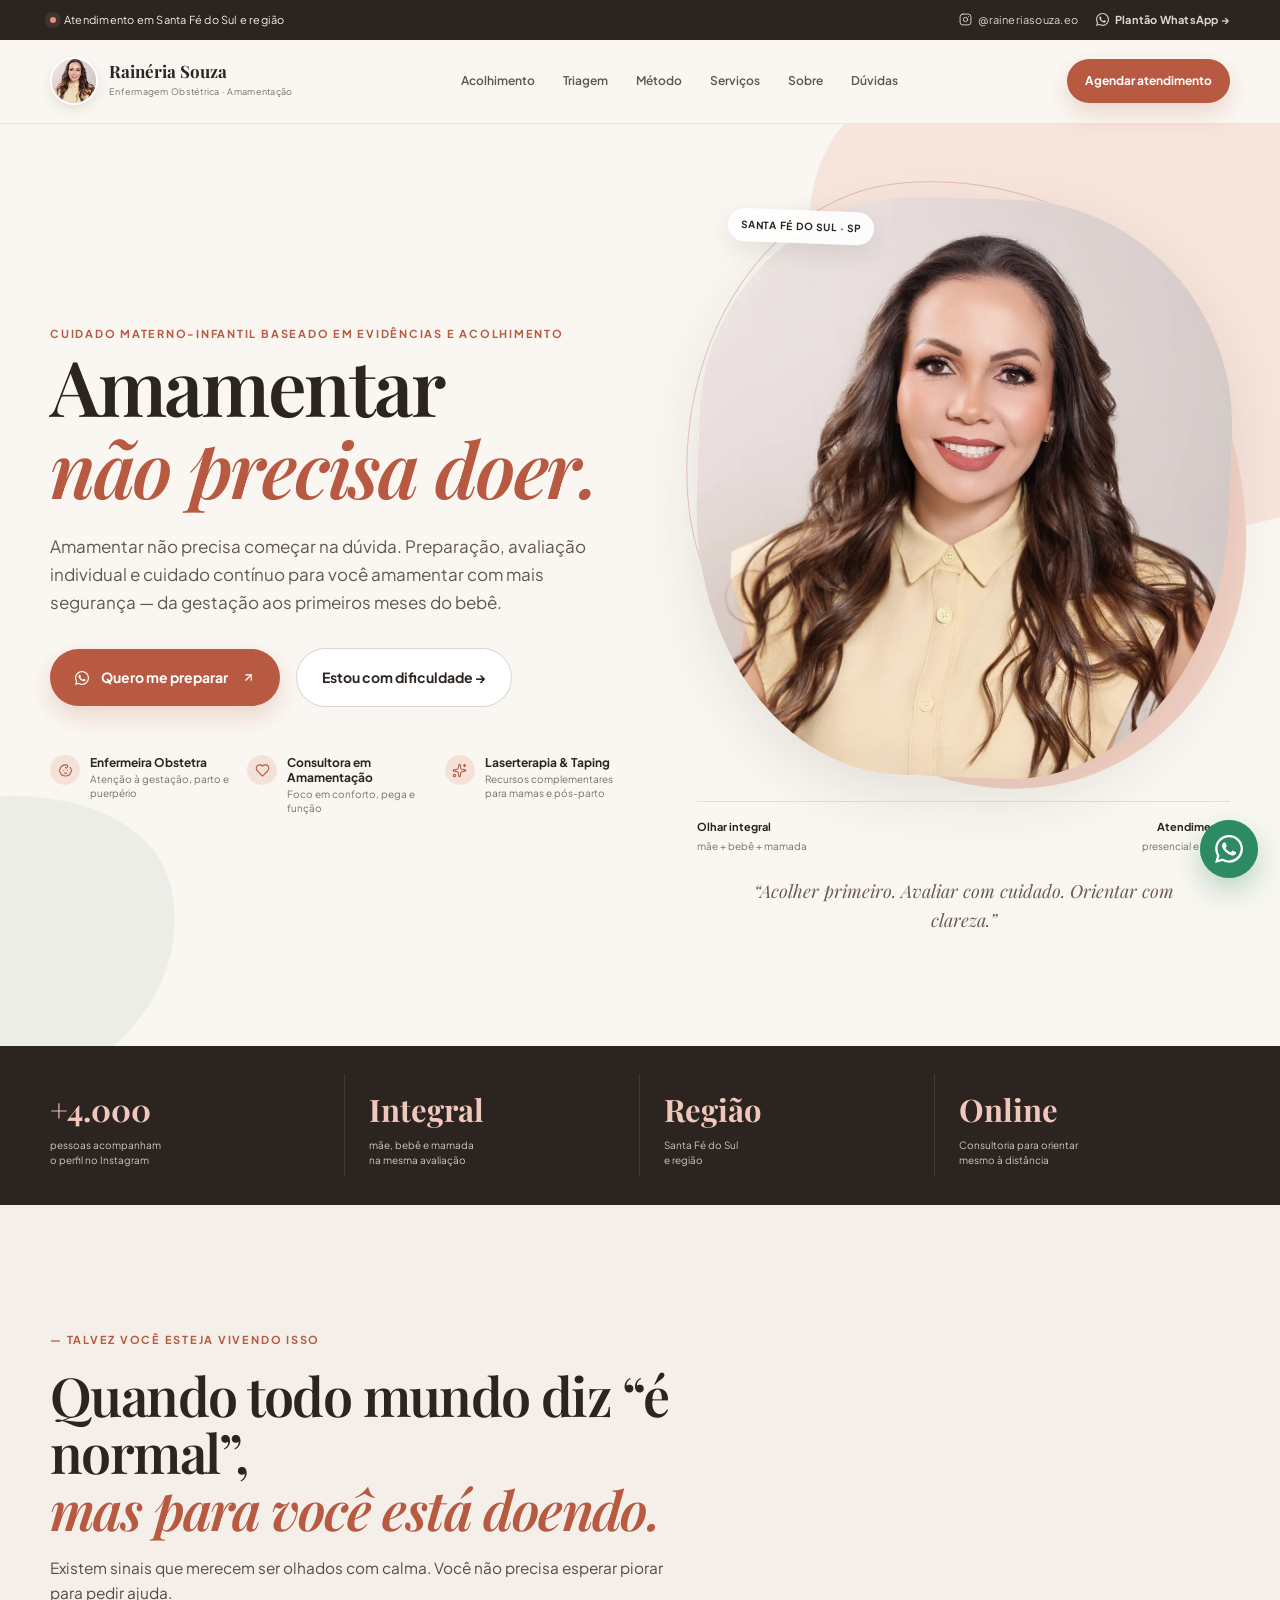
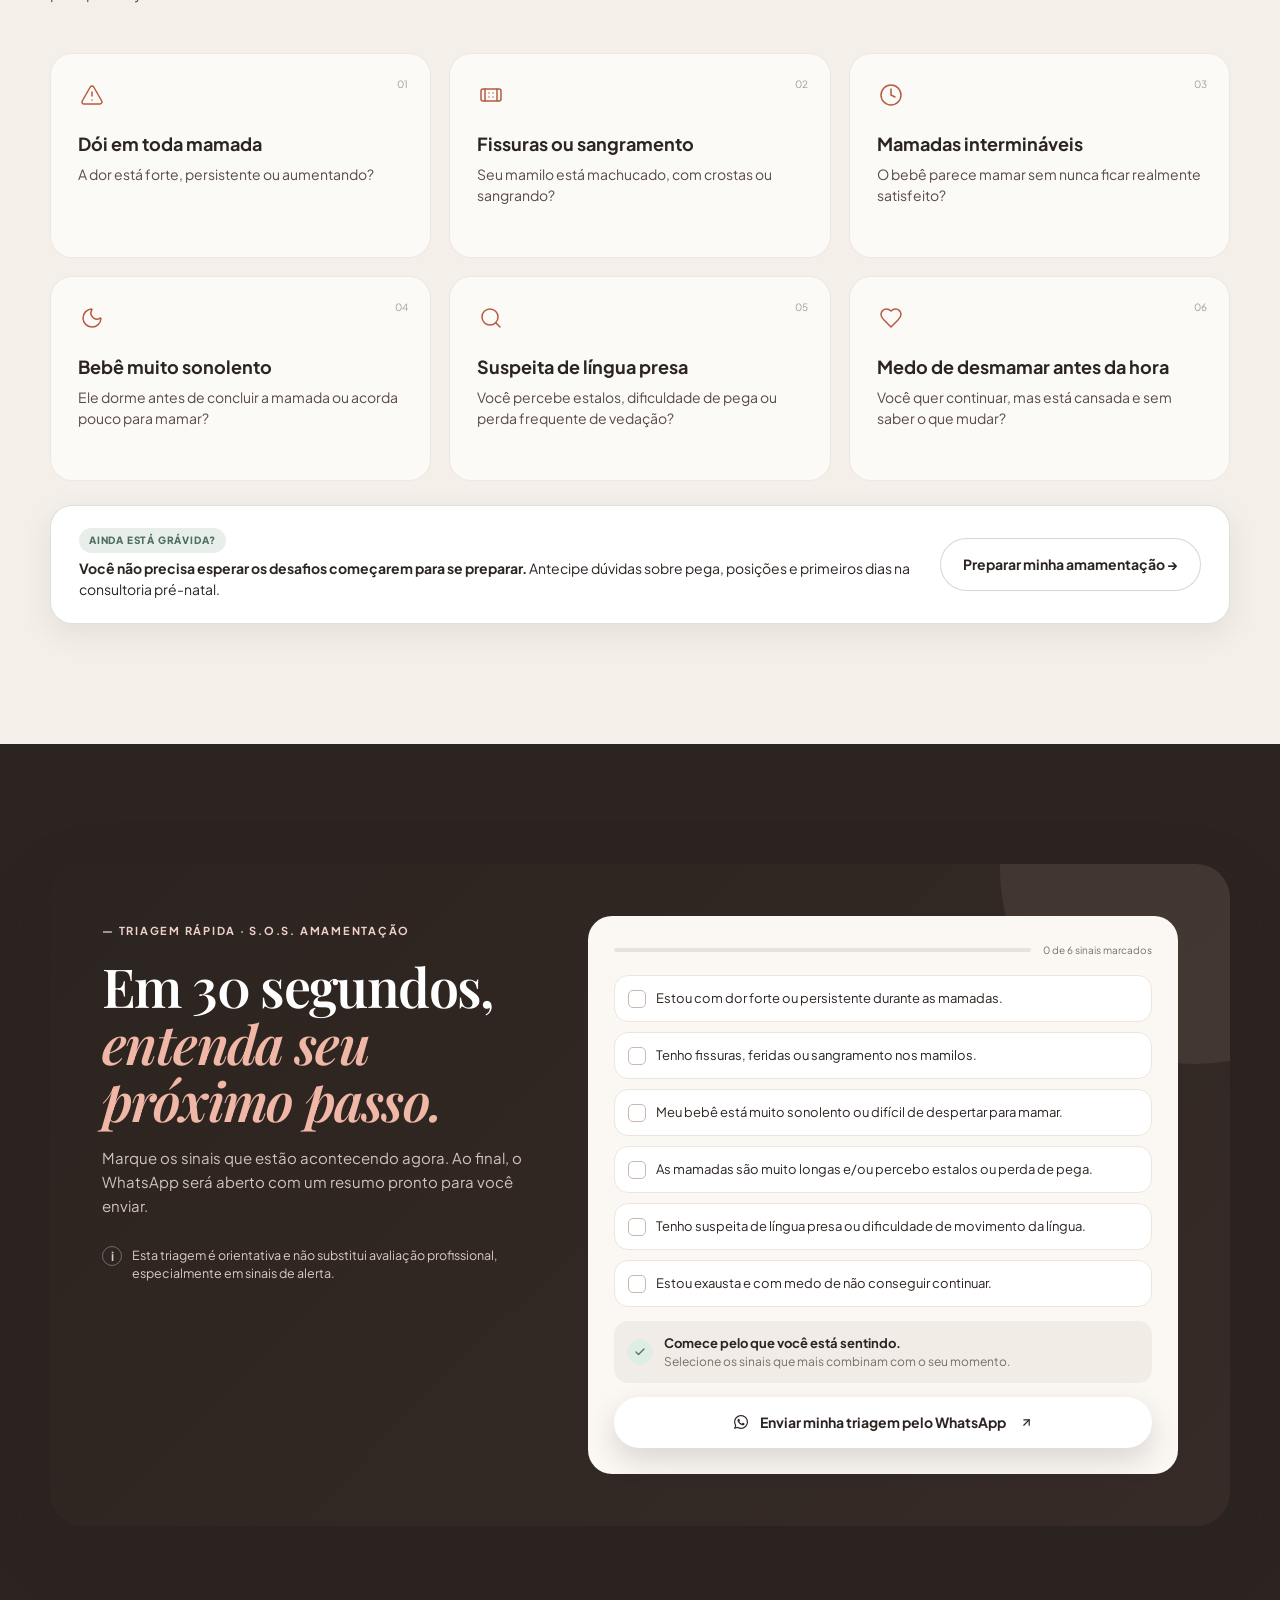
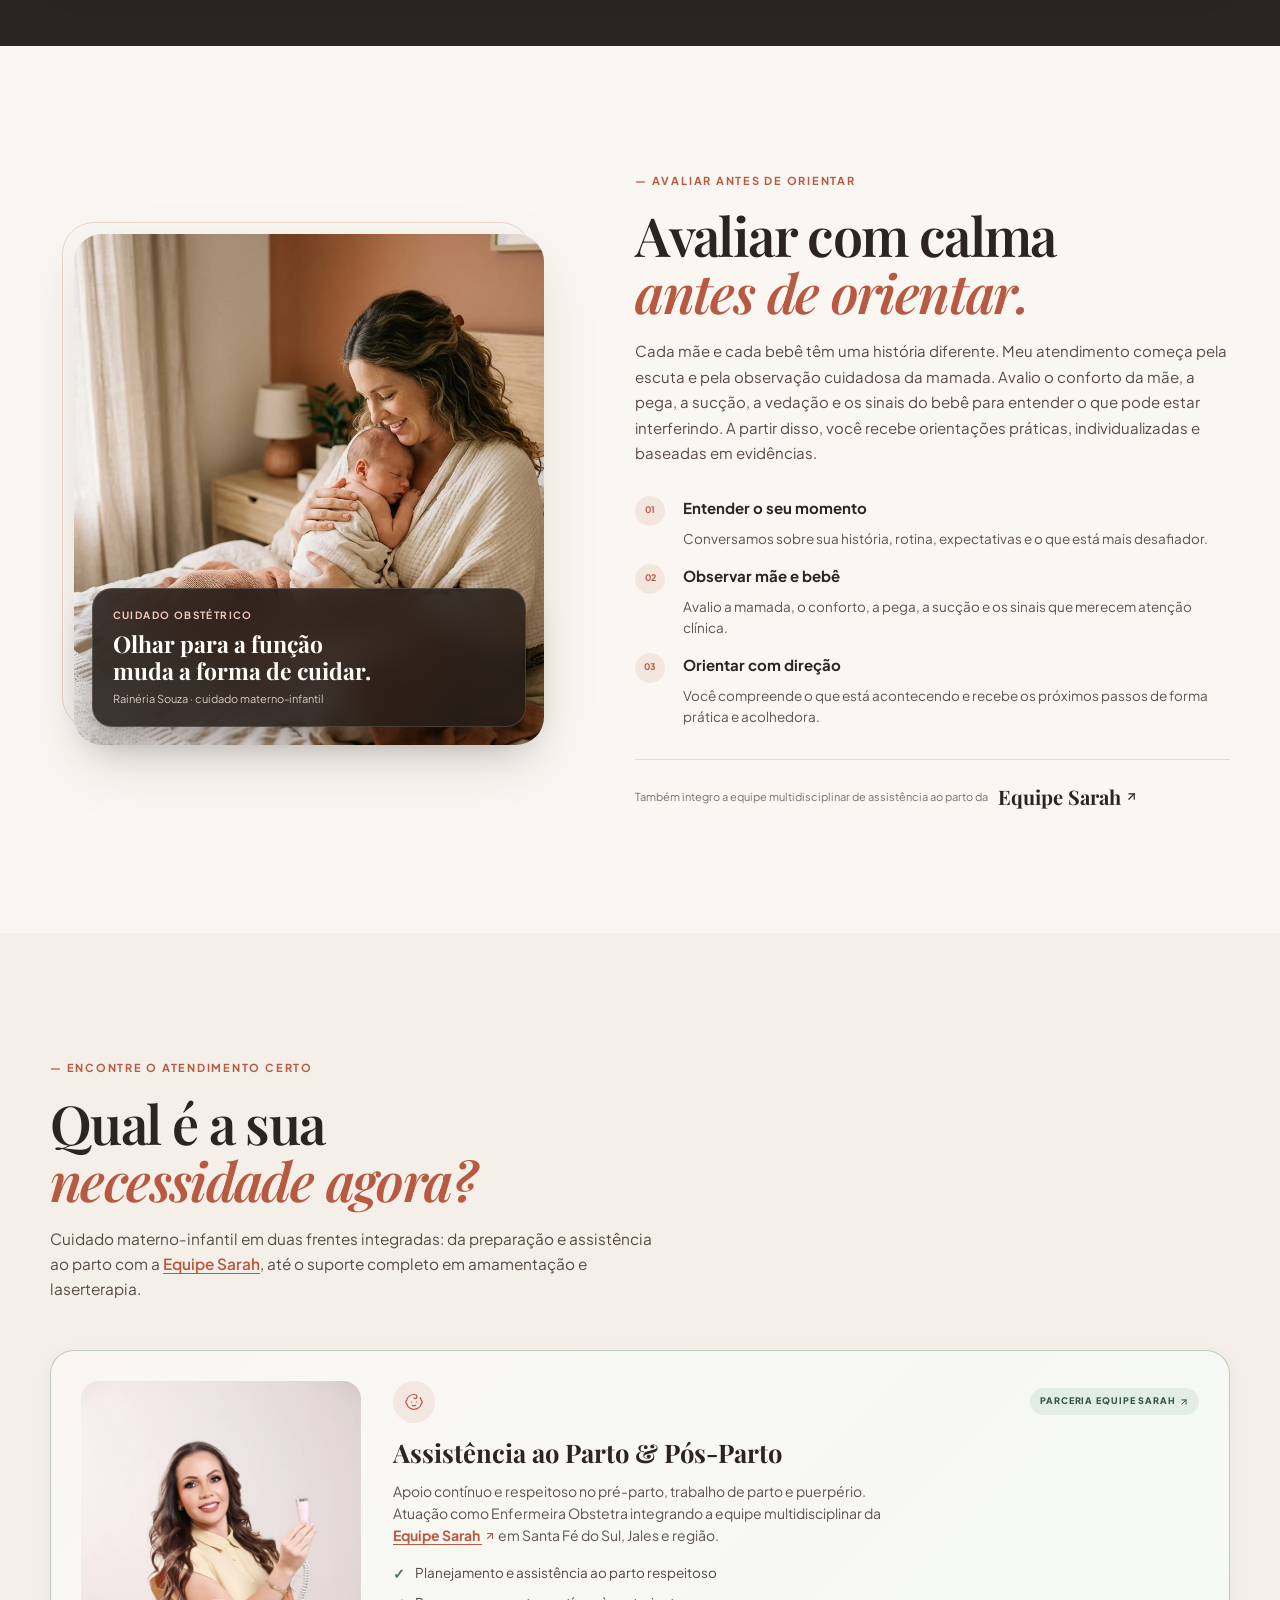
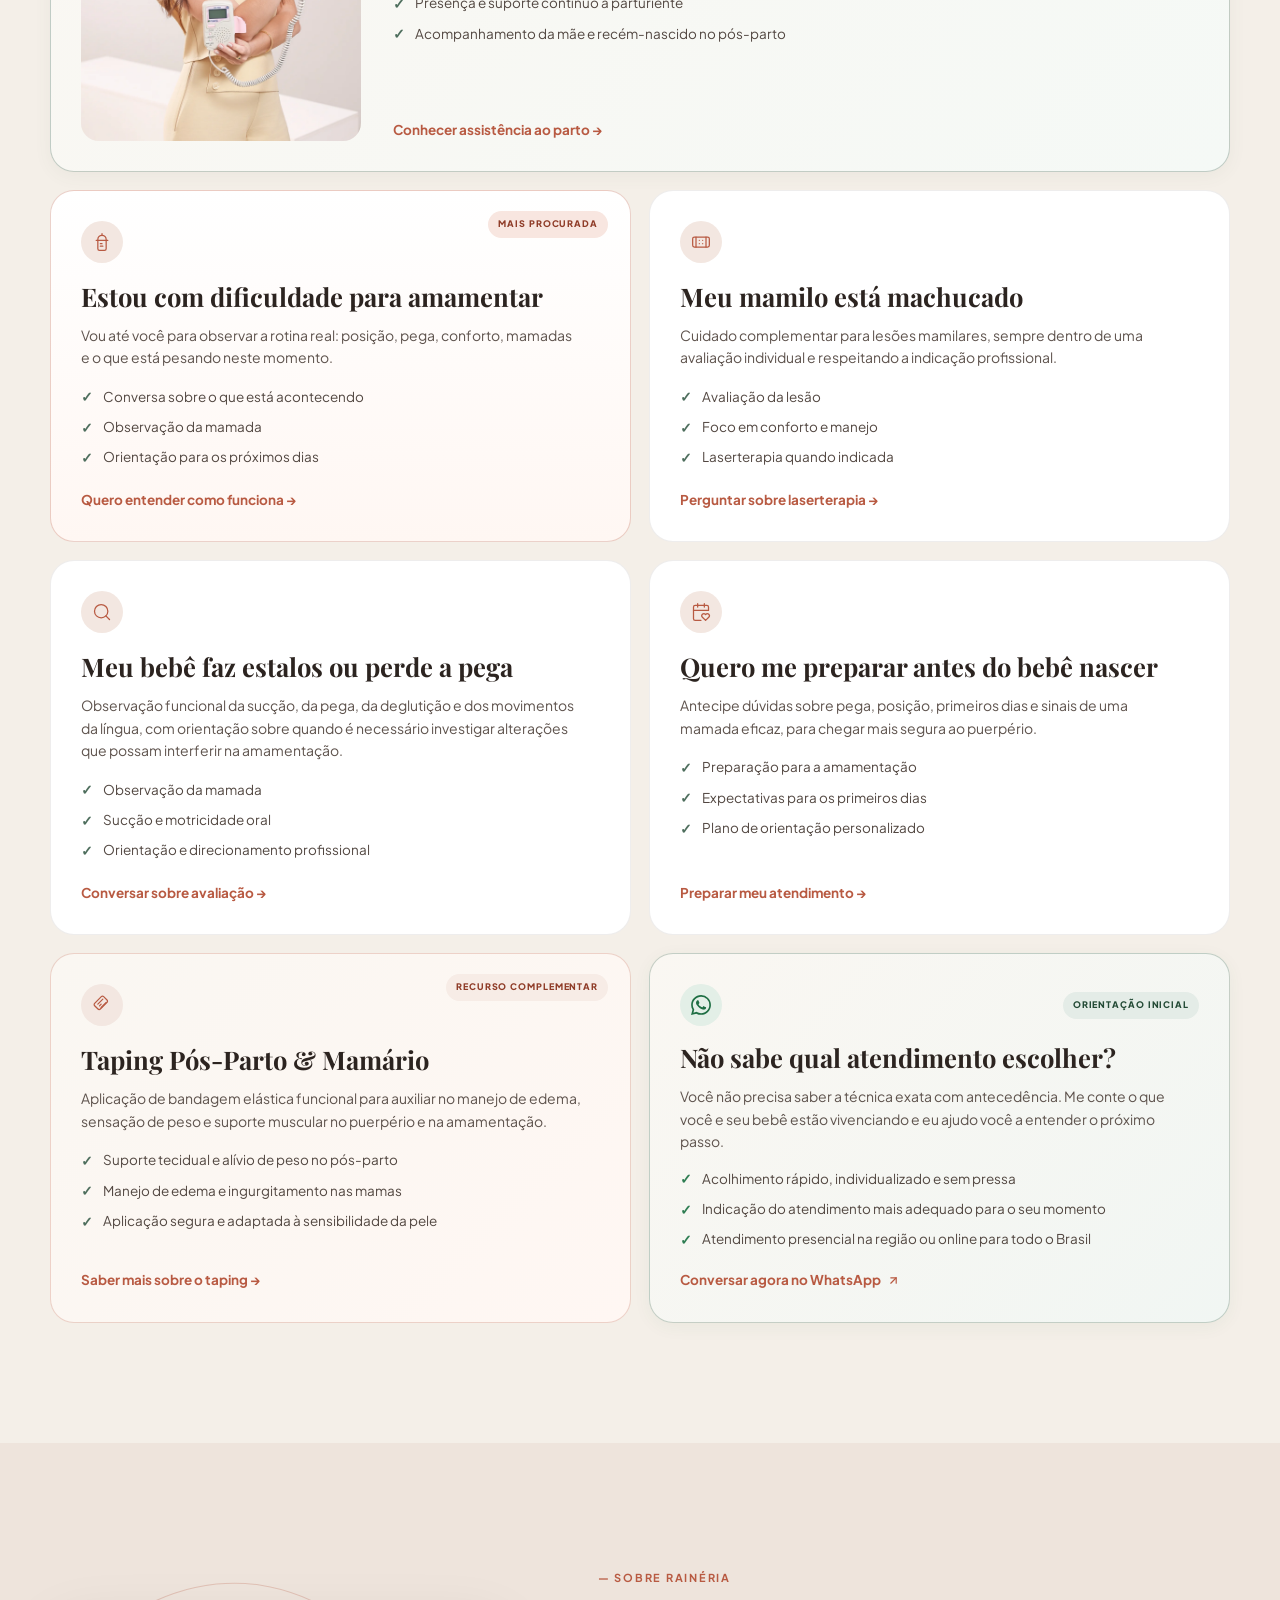
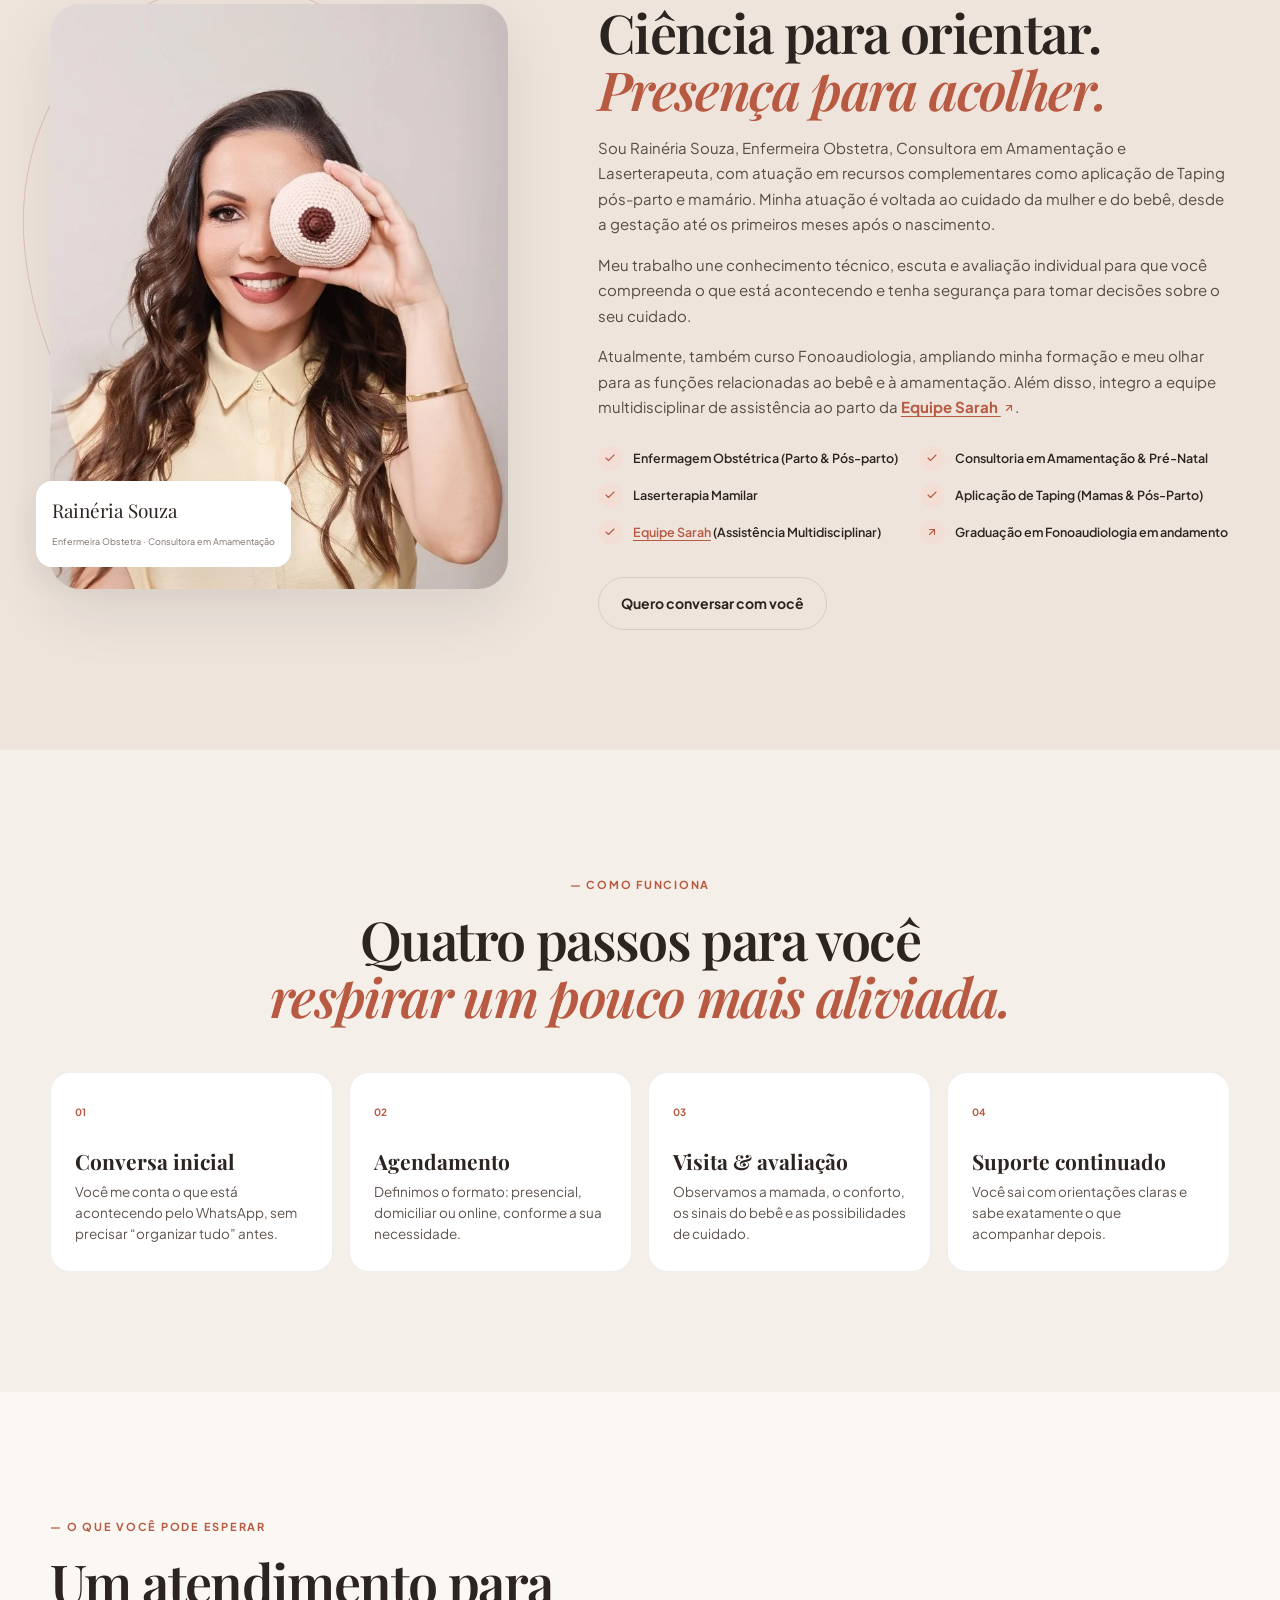
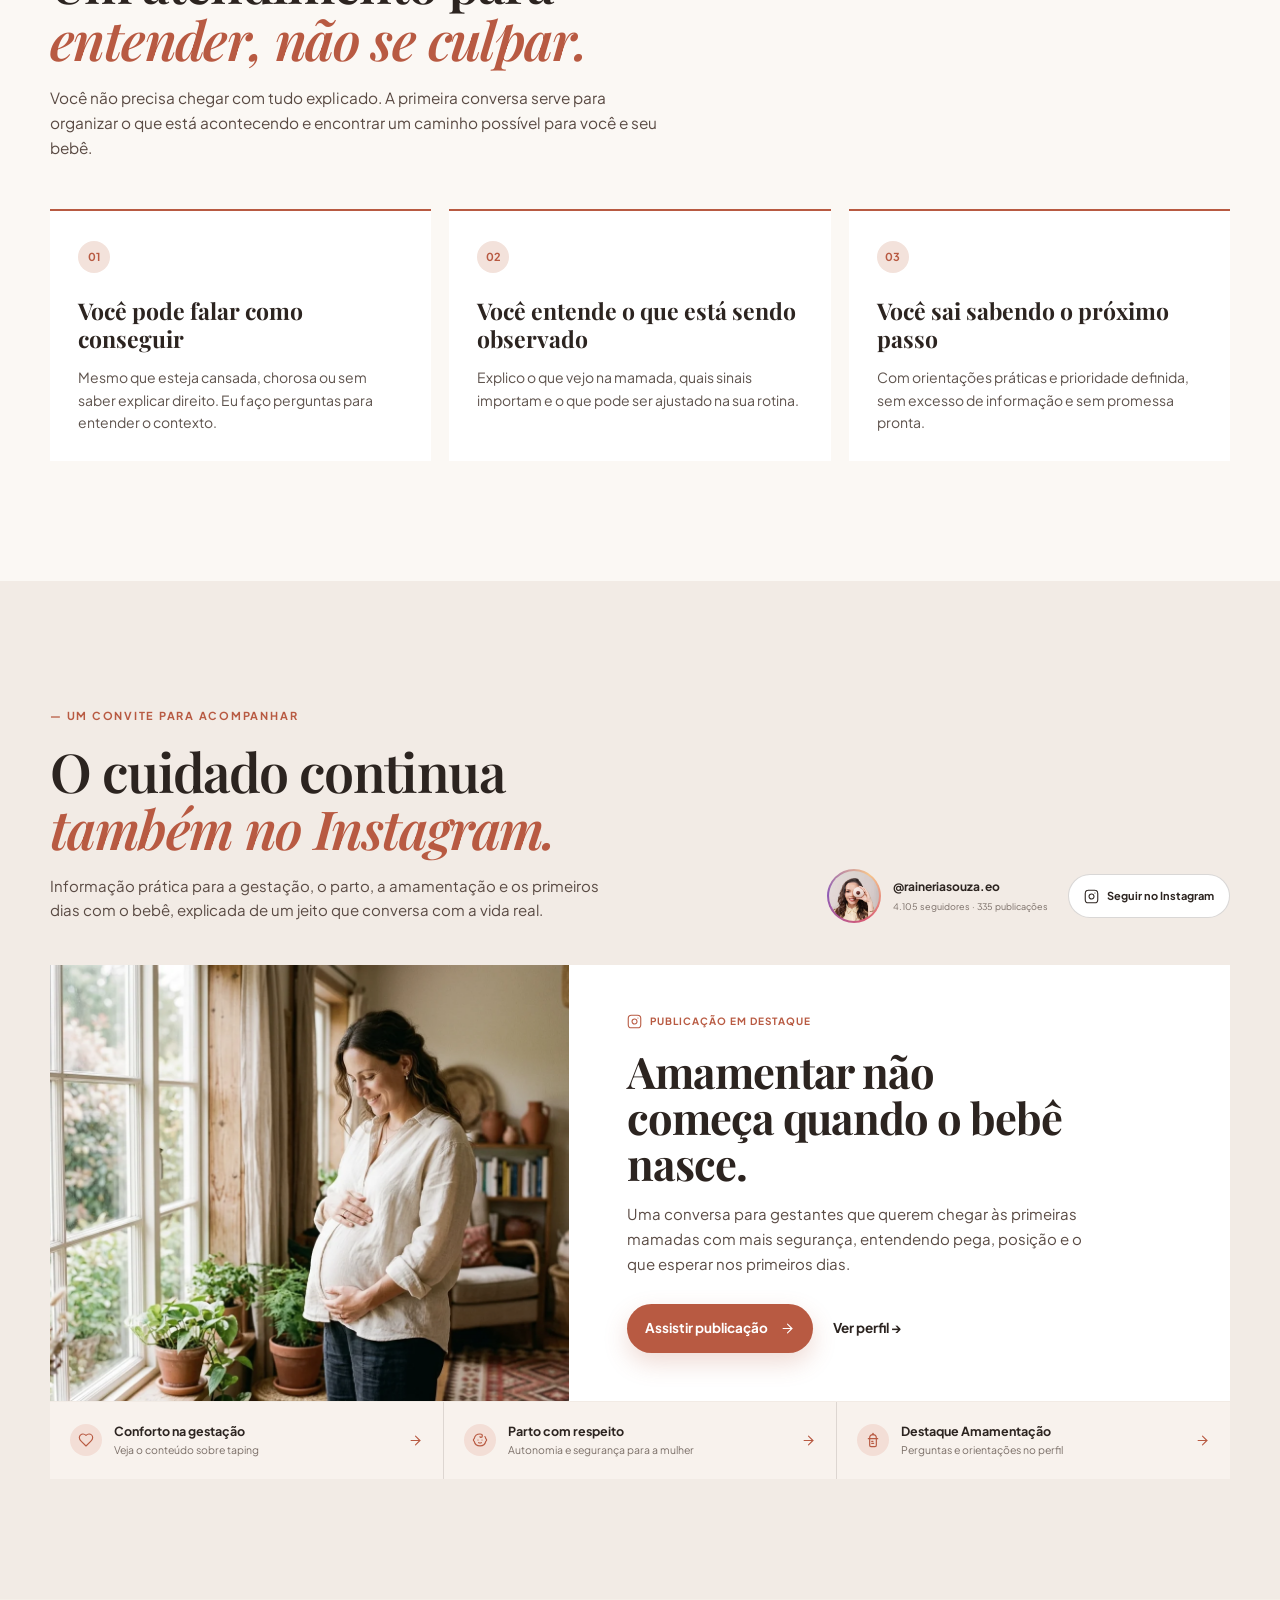
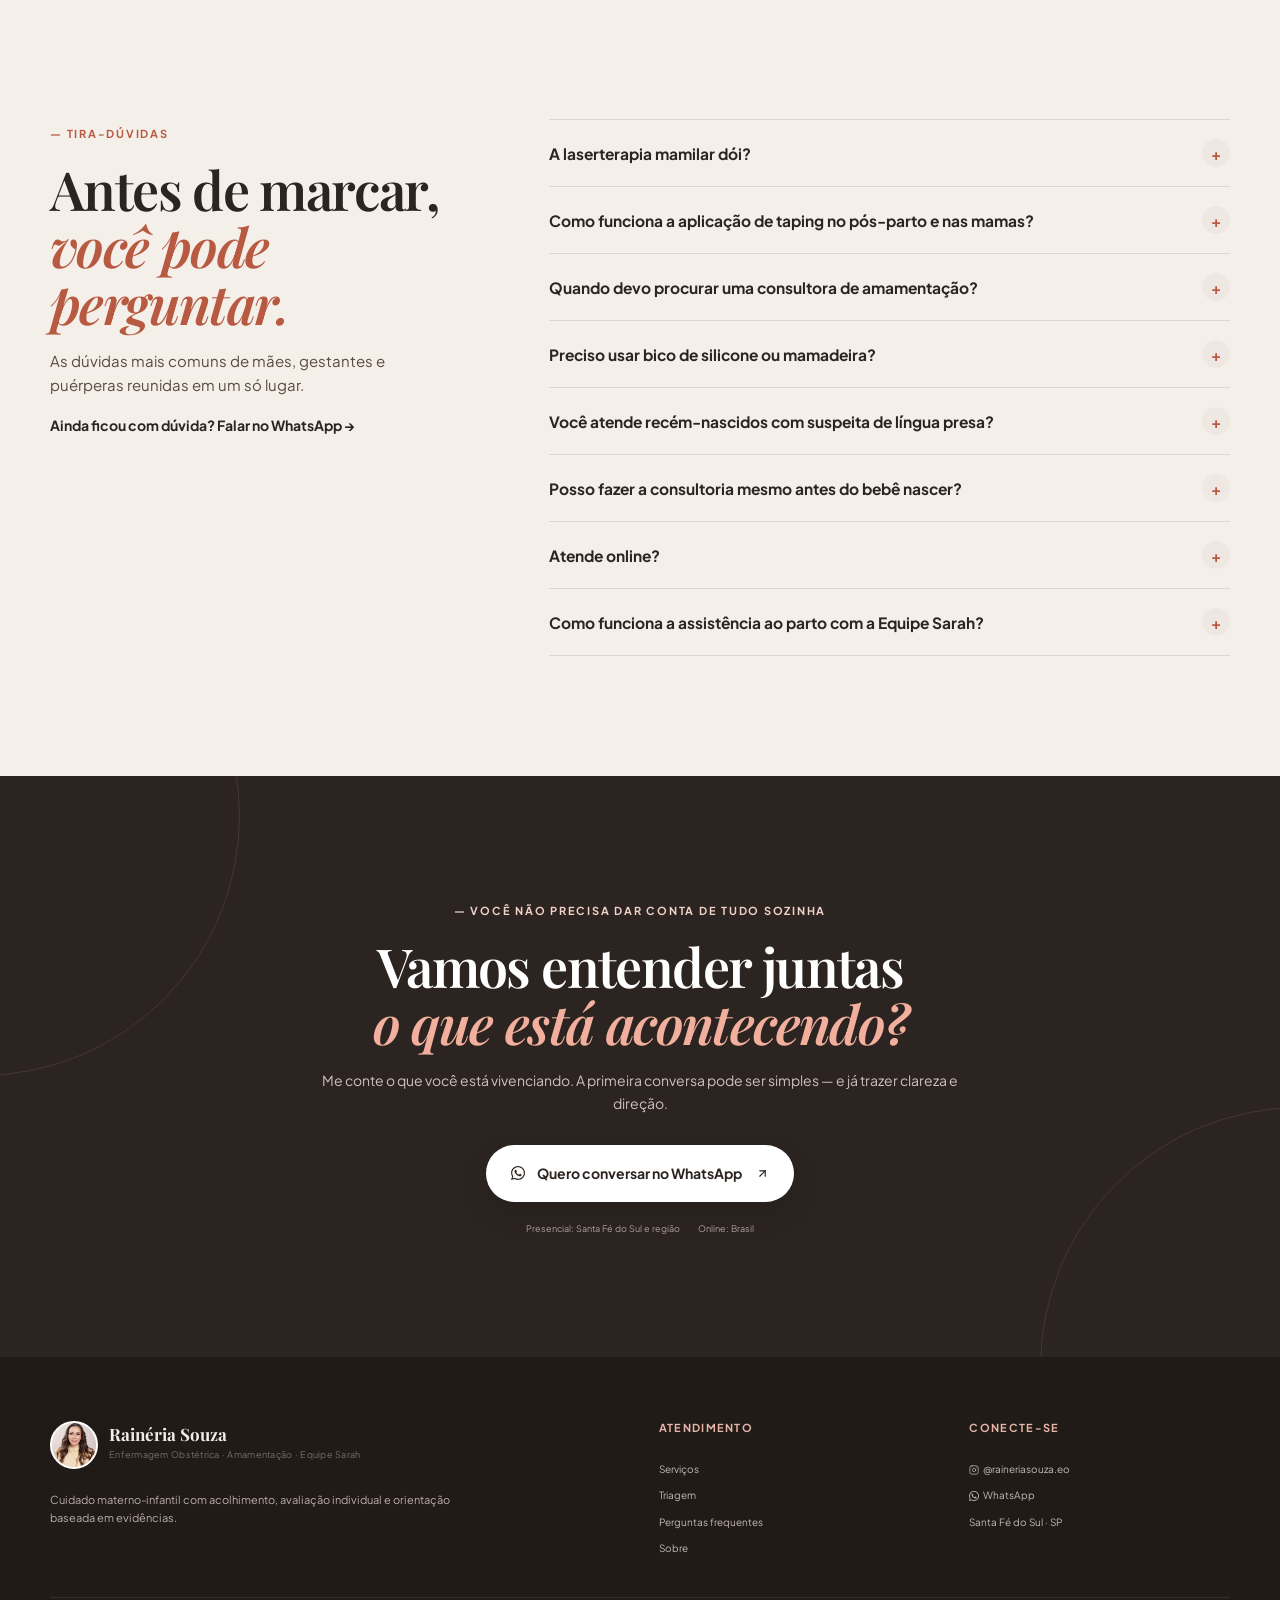
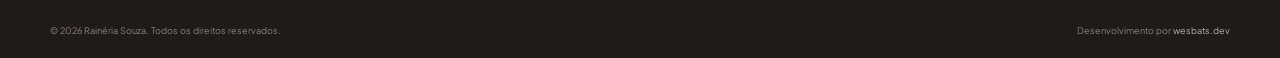
==== index.html @ 24a6e544 "feat(services): alinhar tag Equipe Sarah na direita, otimizar responsividade mobile da foto e refina" ====
<!doctype html>
<html lang="pt-BR">
  <head>
    <meta charset="UTF-8" />
    <meta name="viewport" content="width=device-width, initial-scale=1.0" />
    <meta name="theme-color" content="#2C2420" />
    <meta name="robots" content="index,follow,max-image-preview:large" />
    <meta
      name="description"
      content="Consultoria em amamentação, cuidado obstétrico e laserterapia mamilar com Rainéria Souza. Atendimento respeitoso em Santa Fé do Sul e região, além de consultoria online."
    />
    <meta
      name="keywords"
      content="consultora em amamentação em Santa Fé do Sul, consultora em amamentação em Jales, enfermeira obstetra, laserterapia mamilar, avaliação da pega e sucção, teste da linguinha, consultoria pré-natal"
    />
    <meta name="author" content="Rainéria Souza" />
    <link rel="canonical" href="https://proposta-raineria.wesbats.dev/" />

    <!-- Favicon & Icons para Google Search e Navegadores -->
    <link rel="icon" type="image/x-icon" href="favicon.ico" />
    <link rel="icon" type="image/png" sizes="32x32" href="favicon-32x32.png" />
    <link rel="icon" type="image/png" sizes="192x192" href="favicon.png" />
    <link rel="apple-touch-icon" sizes="180x180" href="apple-touch-icon.png" />

    <!-- Open Graph / WhatsApp / Facebook Link Preview Card -->
    <meta property="og:type" content="website" />
    <meta property="og:locale" content="pt_BR" />
    <meta property="og:site_name" content="Rainéria Souza" />
    <meta property="og:title" content="Rainéria Souza | Amamentar não precisa doer" />
    <meta
      property="og:description"
      content="Consultoria em amamentação, laserterapia mamilar e assistência obstétrica ao parto com a Equipe Sarah em Santa Fé do Sul, Jales e região."
    />
    <meta property="og:url" content="https://proposta-raineria.wesbats.dev/" />
    <meta property="og:image" content="https://proposta-raineria.wesbats.dev/og-image.jpg" />
    <meta property="og:image:secure_url" content="https://proposta-raineria.wesbats.dev/og-image.jpg" />
    <meta property="og:image:type" content="image/jpeg" />
    <meta property="og:image:width" content="1200" />
    <meta property="og:image:height" content="630" />
    <meta
      property="og:image:alt"
      content="Rainéria Souza - Consultoria em Amamentação, Cuidado Obstétrico e Equipe Sarah"
    />

    <!-- Twitter Card -->
    <meta name="twitter:card" content="summary_large_image" />
    <meta name="twitter:title" content="Rainéria Souza | Amamentar não precisa doer" />
    <meta
      name="twitter:description"
      content="Consultoria em amamentação, laserterapia mamilar e assistência obstétrica ao parto com a Equipe Sarah em Santa Fé do Sul, Jales e região."
    />
    <meta name="twitter:image" content="https://proposta-raineria.wesbats.dev/og-image.jpg" />

    <link rel="preconnect" href="https://fonts.googleapis.com" />
    <link rel="preconnect" href="https://fonts.gstatic.com" crossorigin />
    <link
      href="https://fonts.googleapis.com/css2?family=Playfair+Display:wght@500;600;700&family=Plus+Jakarta+Sans:wght@400;500;600;700&display=swap"
      rel="stylesheet"
    />

    <link rel="stylesheet" href="assets/css/styles.css" />

    <script type="application/ld+json">
      {
        "@context": "https://schema.org",
        "@type": "MedicalBusiness",
        "name": "Rainéria Souza",
        "alternateName": "Rainéria Souza - Cuidado Obstétrico",
        "description": "Enfermeira Obstetra, Consultora em Amamentação e Laserterapeuta, com atendimento presencial e domiciliar em Santa Fé do Sul e região, além de consultoria online para todo o Brasil.",
        "image": "https://proposta-raineria.wesbats.dev/og-image.jpg",
        "logo": "https://proposta-raineria.wesbats.dev/assets/images/logo.png",
        "url": "https://proposta-raineria.wesbats.dev/",
        "telephone": "+55 17 99755-7070",
        "priceRange": "$$",
        "address": {
          "@type": "PostalAddress",
          "addressLocality": "Santa Fé do Sul",
          "addressRegion": "SP",
          "addressCountry": "BR"
        },
        "sameAs": ["https://www.instagram.com/raineriasouza.eo/"],
        "memberOf": {
          "@type": "MedicalOrganization",
          "name": "Projeto Sarah",
          "url": "https://projetosarah.com.br/"
        },
        "areaServed": [
          { "@type": "City", "name": "Santa Fé do Sul", "containedInPlace": { "@type": "State", "name": "São Paulo" } },
          { "@type": "City", "name": "Jales", "containedInPlace": { "@type": "State", "name": "São Paulo" } }
        ],
        "medicalSpecialty": ["Obstetrics", "LactationConsultant"],
        "knowsAbout": [
          "Consultoria em Amamentação",
          "Manejo da Dor ao Amamentar",
          "Laserterapia Mamilar",
          "Avaliação de Pega e Sucção",
          "Frênulo Lingual e Sucção",
          "Consultoria Pré-Natal",
          "Assistência ao Parto Respeitoso",
          "Equipe Sarah",
          "Aplicação de Taping Pós-Parto e Mamário"
        ],
        "availableService": [
          { "@type": "MedicalTherapy", "name": "Consultoria em Amamentação Domiciliar e Online" },
          { "@type": "MedicalTherapy", "name": "Laserterapia Mamilar para Fissuras" },
          { "@type": "MedicalTherapy", "name": "Avaliação Funcional da Sucção e Frênulo" },
          { "@type": "MedicalTherapy", "name": "Consultoria Pré-Natal de Amamentação" },
          { "@type": "MedicalTherapy", "name": "Assistência ao Parto e Pós-Parto com a Equipe Sarah" },
          { "@type": "MedicalTherapy", "name": "Aplicação de Taping no Pós-Parto e Mamas" }
        ]
      }
    </script>

    <script type="application/ld+json" id="faq-schema">
      {
        "@context": "https://schema.org",
        "@type": "FAQPage",
        "mainEntity": []
      }
    </script>

    <title>Rainéria Souza | Consultoria em Amamentação e Cuidado Obstétrico</title>
  </head>

  <body>
    <svg class="svg-sprite" aria-hidden="true" focusable="false">
      <symbol id="icon-whatsapp" viewBox="0 0 24 24">
        <path
          fill="currentColor"
          stroke="none"
          d="M17.47 14.38c-.3-.15-1.76-.87-2.03-.97-.27-.1-.47-.15-.67.15-.2.3-.77.97-.94 1.16-.17.2-.35.22-.64.08-.3-.15-1.26-.46-2.39-1.48-.88-.79-1.48-1.76-1.65-2.06-.17-.3-.02-.46.13-.6.13-.14.3-.35.45-.52.15-.18.2-.3.3-.5.1-.2.05-.37-.03-.52-.07-.15-.67-1.61-.91-2.2-.24-.59-.49-.5-.67-.52-.17 0-.37-.01-.57-.01s-.52.07-.79.37c-.27.3-1.04 1.02-1.04 2.48s1.06 2.88 1.21 3.07c.15.2 2.1 3.2 5.08 4.49.71.3 1.26.49 1.69.62.71.23 1.36.2 1.87.12.57-.08 1.76-.72 2.01-1.41.25-.7.25-1.29.17-1.42-.07-.12-.27-.2-.57-.35m-5.42 7.4h-.01a9.87 9.87 0 0 1-5.03-1.38l-.36-.21-3.74.98 1-3.65-.24-.37a9.86 9.86 0 0 1-1.51-5.26c0-5.45 4.44-9.88 9.89-9.88 2.64 0 5.12 1.03 6.99 2.9a9.82 9.82 0 0 1 2.89 6.99c0 5.45-4.44 9.88-9.88 9.88m8.41-18.3A11.82 11.82 0 0 0 12.05 0C5.5 0 .16 5.34.16 11.89c0 2.1.55 4.14 1.59 5.95L.06 24l6.3-1.65a11.88 11.88 0 0 0 5.69 1.45h0c6.55 0 11.89-5.34 11.89-11.89 0-3.18-1.24-6.16-3.48-8.41Z"
        />
      </symbol>
      <symbol id="icon-mother" viewBox="0 0 24 24">
        <path d="M10 16c.5.3 1.2.5 2 .5s1.5-.2 2-.5" />
        <path d="M15 12h.01" />
        <path
          d="M19.38 6.813A9 9 0 0 1 20.8 10.2a2 2 0 0 1 0 3.6 9 9 0 0 1-17.6 0 2 2 0 0 1 0-3.6A9 9 0 0 1 12 3c2 0 3.5 1.1 3.5 2.5s-.9 2.5-2 2.5c-.8 0-1.5-.4-1.5-1"
        />
        <path d="M9 12h.01" />
      </symbol>
      <symbol id="icon-heart" viewBox="0 0 24 24">
        <path
          d="M19 14c1.49-1.46 3-3.21 3-5.5A5.5 5.5 0 0 0 16.5 3c-1.76 0-3 .5-4.5 2-1.5-1.5-2.74-2-4.5-2A5.5 5.5 0 0 0 2 8.5c0 2.3 1.5 4.05 3 5.5l7 7Z"
        />
      </symbol>
      <symbol id="icon-laser" viewBox="0 0 24 24">
        <path
          d="M11.017 2.814a1 1 0 0 1 1.966 0l1.051 5.558a2 2 0 0 0 1.594 1.594l5.558 1.051a1 1 0 0 1 0 1.966l-5.558 1.051a2 2 0 0 0-1.594 1.594l-1.051 5.558a1 1 0 0 1-1.966 0l-1.051-5.558a2 2 0 0 0-1.594-1.594l-5.558-1.051a1 1 0 0 1 0-1.966l5.558-1.051a2 2 0 0 0 1.594-1.594z"
        />
        <path d="M20 2v4" />
        <path d="M22 4h-4" />
        <circle cx="4" cy="20" r="2" />
      </symbol>
      <symbol id="icon-alert" viewBox="0 0 24 24">
        <path d="m21.73 18-8-14a2 2 0 0 0-3.48 0l-8 14A2 2 0 0 0 4 21h16a2 2 0 0 0 1.73-3" />
        <path d="M12 9v4" />
        <path d="M12 17h.01" />
      </symbol>
      <symbol id="icon-wound" viewBox="0 0 24 24">
        <path d="M10 10.01h.01" />
        <path d="M10 14.01h.01" />
        <path d="M14 10.01h.01" />
        <path d="M14 14.01h.01" />
        <path d="M18 6v12" />
        <path d="M6 6v12" />
        <rect x="2" y="6" width="20" height="12" rx="2" />
      </symbol>
      <symbol id="icon-clock" viewBox="0 0 24 24">
        <circle cx="12" cy="12" r="10" />
        <path d="M12 6v6l4 2" />
      </symbol>
      <symbol id="icon-moon" viewBox="0 0 24 24">
        <path
          d="M20.985 12.486a9 9 0 1 1-9.473-9.472c.405-.022.617.46.402.803a6 6 0 0 0 8.268 8.268c.344-.215.825-.004.803.401"
        />
      </symbol>
      <symbol id="icon-search" viewBox="0 0 24 24">
        <circle cx="11" cy="11" r="8" />
        <line x1="21" y1="21" x2="16.65" y2="16.65" />
      </symbol>
      <symbol id="icon-function" viewBox="0 0 24 24">
        <path
          d="M22 12h-2.48a2 2 0 0 0-1.93 1.46l-2.35 8.36a.25.25 0 0 1-.48 0L9.24 2.18a.25.25 0 0 0-.48 0l-2.35 8.36A2 2 0 0 1 4.49 12H2"
        />
      </symbol>
      <symbol id="icon-home" viewBox="0 0 24 24">
        <path d="M15 21v-8a1 1 0 0 0-1-1h-4a1 1 0 0 0-1 1v8" />
        <path
          d="M3 10a2 2 0 0 1 .709-1.528l7-6a2 2 0 0 1 2.582 0l7 6A2 2 0 0 1 21 10v9a2 2 0 0 1-2 2H5a2 2 0 0 1-2-2z"
        />
      </symbol>
      <symbol id="icon-prenatal" viewBox="0 0 24 24">
        <path d="M21 10V6a2 2 0 0 0-2-2H5a2 2 0 0 0-2 2v14c0 1.1.9 2 2 2h7" />
        <path d="M8 2v4" />
        <path d="M16 2v4" />
        <path d="M3 10h18" />
        <path
          d="M21.29 14.7a2.43 2.43 0 0 0-2.65-.52c-.3.12-.57.3-.8.53l-.34.34-.35-.34a2.43 2.43 0 0 0-2.65-.53c-.3.12-.56.3-.79.53-1 1-1 2.6 0 3.6l3.79 3.8 3.78-3.8c1-1 1-2.6.01-3.61Z"
        />
      </symbol>
      <symbol id="icon-message" viewBox="0 0 24 24">
        <path
          d="M2.992 16.342a2 2 0 0 1 .094 1.167l-1.065 3.29a1 1 0 0 0 1.236 1.168l3.413-.998a2 2 0 0 1 1.099.092 10 10 0 1 0-4.777-4.719"
        />
      </symbol>
      <symbol id="icon-instagram" viewBox="0 0 24 24">
        <rect width="20" height="20" x="2" y="2" rx="5" ry="5" />
        <path d="M16 11.37A4 4 0 1 1 12.63 8 4 4 0 0 1 16 11.37z" />
        <line x1="17.5" x2="17.51" y1="6.5" y2="6.5" />
      </symbol>
      <symbol id="icon-arrow" viewBox="0 0 24 24">
        <path d="M5 12h14" />
        <path d="m12 5 7 7-7 7" />
      </symbol>
      <symbol id="icon-bottle" viewBox="0 0 24 24">
        <path d="M5 10h14" />
        <path d="M12 2v2" />
        <path d="M12 4a5 5 0 0 1 5 5v11a2 2 0 0 1-2 2h-6a2 2 0 0 1-2-2v-11a5 5 0 0 1 5-5" />
        <path d="M10 14h2" />
        <path d="M10 17h3" />
      </symbol>
      <symbol id="icon-check" viewBox="0 0 24 24">
        <polyline points="20 6 9 17 4 12" />
      </symbol>
      <symbol id="icon-arrow-up-right" viewBox="0 0 24 24">
        <line x1="7" y1="17" x2="17" y2="7" />
        <polyline points="7 7 17 7 17 17" />
      </symbol>
      <symbol id="icon-tape" viewBox="0 0 24 24">
        <path d="m18 6-4-4a2 2 0 0 0-2.83 0l-8 8a2 2 0 0 0 0 2.83l4 4a2 2 0 0 0 2.83 0l8-8A2 2 0 0 0 18 6Z" />
        <path d="M7 11l6-6" />
        <path d="M11 15l6-6" />
        <path d="M9 13l2-2" />
      </symbol>
    </svg>
    <div class="topbar">
      <div class="container topbar-inner">
        <div class="topbar-location">
          <span class="topbar-dot" aria-hidden="true"></span>
          Atendimento em Santa Fé do Sul e região
        </div>
        <div class="topbar-links">
          <a
            class="topbar-instagram"
            href="https://www.instagram.com/raineriasouza.eo/"
            target="_blank"
            rel="noopener noreferrer"
            ><svg class="icon icon-ig" aria-hidden="true"><use href="#icon-instagram"></use></svg> @raineriasouza.eo</a
          >
          <a
            class="topbar-whatsapp"
            href="https://wa.me/5517997557070?text=Ol%C3%A1%2C%20Rain%C3%A9ria!%20Gostaria%20de%20saber%20sobre%20os%20atendimentos."
            target="_blank"
            rel="noopener noreferrer"
            ><svg class="icon icon-wa" aria-hidden="true"><use href="#icon-whatsapp"></use></svg> Plantão WhatsApp →</a
          >
        </div>
      </div>
    </div>

    <header class="site-header">
      <div class="container nav-wrap">
        <a class="brand" href="#inicio" aria-label="Rainéria Souza — início">
          <span class="brand-photo">
            <img
              src="assets/images/raineria-retrato.webp"
              alt="Rainéria Souza"
              width="48"
              height="48"
              decoding="async"
            />
          </span>
          <span class="brand-copy">
            <strong>Rainéria Souza</strong>
            <small>Enfermagem Obstétrica · Amamentação</small>
          </span>
        </a>

        <nav class="desktop-nav" aria-label="Navegação principal">
          <a href="#dor">Acolhimento</a>
          <a href="#sos">Triagem</a>
          <a href="#metodo">Método</a>
          <a href="#servicos">Serviços</a>
          <a href="#sobre">Sobre</a>
          <a href="#faq">Dúvidas</a>
        </nav>

        <a
          class="btn btn-primary nav-cta"
          data-wa-message="Olá, Rainéria! Vim pelo site e gostaria de agendar um atendimento."
          href="https://wa.me/5517997557070"
          target="_blank"
          rel="noopener noreferrer"
          >Agendar atendimento</a
        >

        <button
          class="mobile-menu-toggle"
          type="button"
          aria-expanded="false"
          aria-controls="mobile-nav"
          aria-label="Abrir menu"
        >
          <span></span><span></span><span></span>
        </button>
      </div>

      <div class="mobile-nav" id="mobile-nav">
        <div class="container">
          <a href="#dor">Acolhimento</a>
          <a href="#sos">Triagem</a>
          <a href="#metodo">Método</a>
          <a href="#servicos">Serviços</a>
          <a href="#sobre">Sobre Rainéria</a>
          <a href="#instagram">Instagram</a>
          <a href="#faq">Dúvidas</a>
        </div>
      </div>
    </header>

    <main id="inicio">
      <section class="hero section">
        <div class="hero-blob hero-blob-one" aria-hidden="true"></div>
        <div class="hero-blob hero-blob-two" aria-hidden="true"></div>
        <div class="hero-grain" aria-hidden="true"></div>

        <div class="container hero-grid">
          <div class="hero-copy reveal">
            <span class="eyebrow">Cuidado materno-infantil baseado em evidências e acolhimento</span>
            <h1>Amamentar<br /><em>não precisa doer.</em></h1>
            <p class="hero-lead">
              Amamentar não precisa começar na dúvida. Preparação, avaliação individual e cuidado contínuo para você
              amamentar com mais segurança — da gestação aos primeiros meses do bebê.
            </p>

            <div class="hero-actions">
              <a
                class="btn btn-primary btn-large"
                data-wa-message="Olá, Rainéria! Estou grávida e gostaria de me preparar para a amamentação com uma consultoria pré-natal."
                href="https://wa.me/5517997557070"
                target="_blank"
                rel="noopener noreferrer"
                ><svg class="icon icon-wa" aria-hidden="true"><use href="#icon-whatsapp"></use></svg> Quero me preparar
                <svg class="icon icon-btn-arrow" aria-hidden="true"><use href="#icon-arrow-up-right"></use></svg
              ></a>
              <a class="btn btn-outline-dark btn-large" href="#sos">Estou com dificuldade →</a>
            </div>

            <div class="credential-strip">
              <div class="credential">
                <span class="credential-icon" aria-hidden="true"
                  ><svg class="icon"><use href="#icon-mother"></use></svg
                ></span>
                <div><strong>Enfermeira Obstetra</strong><small>Atenção à gestação, parto e puerpério</small></div>
              </div>
              <div class="credential">
                <span class="credential-icon" aria-hidden="true"
                  ><svg class="icon"><use href="#icon-heart"></use></svg
                ></span>
                <div><strong>Consultora em Amamentação</strong><small>Foco em conforto, pega e função</small></div>
              </div>
              <div class="credential">
                <span class="credential-icon" aria-hidden="true"
                  ><svg class="icon"><use href="#icon-laser"></use></svg
                ></span>
                <div>
                  <strong>Laserterapia &amp; Taping</strong
                  ><small>Recursos complementares para mamas e pós-parto</small>
                </div>
              </div>
            </div>
          </div>

          <div class="hero-visual reveal reveal-delay">
            <div class="hero-photo-frame">
              <span class="hero-kicker">Santa Fé do Sul · SP</span>
              <img
                src="assets/images/raineria-retrato.webp"
                alt="Rainéria Souza em retrato profissional"
                width="540"
                height="540"
                fetchpriority="high"
                decoding="async"
              />
            </div>
            <div class="hero-visual-meta" aria-label="Formatos de atendimento">
              <span><strong>Olhar integral</strong> mãe + bebê + mamada</span>
              <span><strong>Atendimento</strong> presencial e online</span>
            </div>
            <p class="visual-caption">“Acolher primeiro. Avaliar com cuidado. Orientar com clareza.”</p>
          </div>
        </div>
      </section>

      <section class="trust-band">
        <div class="container trust-grid">
          <div>
            <strong>+4.000</strong><span>pessoas acompanham<br />o perfil no Instagram</span>
          </div>
          <div>
            <strong>Integral</strong><span>mãe, bebê e mamada<br />na mesma avaliação</span>
          </div>
          <div>
            <strong>Região</strong><span>Santa Fé do Sul <br />e região</span>
          </div>
          <div>
            <strong>Online</strong><span>Consultoria para orientar<br />mesmo à distância</span>
          </div>
        </div>
      </section>

      <section class="section soft" id="dor">
        <div class="container">
          <div class="section-head reveal">
            <span class="eyebrow">— Talvez você esteja vivendo isso</span>
            <h2>Quando todo mundo diz “é normal”,<br /><em>mas para você está doendo.</em></h2>
            <p>Existem sinais que merecem ser olhados com calma. Você não precisa esperar piorar para pedir ajuda.</p>
          </div>

          <div class="pain-grid">
            <article class="pain-card reveal">
              <span class="pain-number">01</span
              ><span class="pain-icon" aria-hidden="true"
                ><svg class="icon"><use href="#icon-alert"></use></svg
              ></span>
              <h3>Dói em toda mamada</h3>
              <p>A dor está forte, persistente ou aumentando?</p>
            </article>
            <article class="pain-card reveal reveal-delay">
              <span class="pain-number">02</span
              ><span class="pain-icon" aria-hidden="true"
                ><svg class="icon"><use href="#icon-wound"></use></svg
              ></span>
              <h3>Fissuras ou sangramento</h3>
              <p>Seu mamilo está machucado, com crostas ou sangrando?</p>
            </article>
            <article class="pain-card reveal">
              <span class="pain-number">03</span
              ><span class="pain-icon" aria-hidden="true"
                ><svg class="icon"><use href="#icon-clock"></use></svg
              ></span>
              <h3>Mamadas intermináveis</h3>
              <p>O bebê parece mamar sem nunca ficar realmente satisfeito?</p>
            </article>
            <article class="pain-card reveal reveal-delay">
              <span class="pain-number">04</span
              ><span class="pain-icon" aria-hidden="true"
                ><svg class="icon"><use href="#icon-moon"></use></svg
              ></span>
              <h3>Bebê muito sonolento</h3>
              <p>Ele dorme antes de concluir a mamada ou acorda pouco para mamar?</p>
            </article>
            <article class="pain-card reveal">
              <span class="pain-number">05</span
              ><span class="pain-icon" aria-hidden="true"
                ><svg class="icon"><use href="#icon-search"></use></svg
              ></span>
              <h3>Suspeita de língua presa</h3>
              <p>Você percebe estalos, dificuldade de pega ou perda frequente de vedação?</p>
            </article>
            <article class="pain-card reveal reveal-delay">
              <span class="pain-number">06</span
              ><span class="pain-icon" aria-hidden="true"
                ><svg class="icon"><use href="#icon-heart"></use></svg
              ></span>
              <h3>Medo de desmamar antes da hora</h3>
              <p>Você quer continuar, mas está cansada e sem saber o que mudar?</p>
            </article>
          </div>

          <div class="pain-gestante-strip reveal">
            <div class="pain-gestante-content">
              <span class="pain-gestante-tag">Ainda está grávida?</span>
              <p>
                <strong>Você não precisa esperar os desafios começarem para se preparar.</strong> Antecipe dúvidas sobre
                pega, posições e primeiros dias na consultoria pré-natal.
              </p>
            </div>
            <a
              class="btn btn-outline-dark"
              data-wa-message="Olá, Rainéria! Estou grávida e gostaria de entender como funciona a consultoria pré-natal de amamentação."
              href="https://wa.me/5517997557070"
              target="_blank"
              rel="noopener noreferrer"
              >Preparar minha amamentação →</a
            >
          </div>
        </div>
      </section>

      <section class="section sos-section" id="sos">
        <div class="container">
          <div class="sos-shell reveal">
            <div class="sos-copy">
              <span class="eyebrow eyebrow-light">— Triagem Rápida · S.O.S. Amamentação</span>
              <h2>Em 30 segundos,<br /><em>entenda seu próximo passo.</em></h2>
              <p>
                Marque os sinais que estão acontecendo agora. Ao final, o WhatsApp será aberto com um resumo pronto para
                você enviar.
              </p>
              <div class="sos-note">
                <span>i</span
                ><span
                  >Esta triagem é orientativa e não substitui avaliação profissional, especialmente em sinais de
                  alerta.</span
                >
              </div>
            </div>

            <div class="sos-tool">
              <div class="sos-progress">
                <div><span id="sos-progress-bar"></span></div>
                <small><span id="sos-count">0</span> de 6 sinais marcados</small>
              </div>

              <div class="checklist" id="sos-checklist">
                <label class="check-row">
                  <input type="checkbox" value="dor forte ou persistente ao amamentar" />
                  <span class="check-box" aria-hidden="true"></span
                  ><span>Estou com dor forte ou persistente durante as mamadas.</span>
                </label>
                <label class="check-row">
                  <input type="checkbox" value="fissuras, feridas ou sangramento nos mamilos" />
                  <span class="check-box" aria-hidden="true"></span
                  ><span>Tenho fissuras, feridas ou sangramento nos mamilos.</span>
                </label>
                <label class="check-row">
                  <input type="checkbox" value="bebê muito sonolento ou difícil de despertar para mamar" />
                  <span class="check-box" aria-hidden="true"></span
                  ><span>Meu bebê está muito sonolento ou difícil de despertar para mamar.</span>
                </label>
                <label class="check-row">
                  <input type="checkbox" value="mamadas muito longas, estalos ou pega que escapa" />
                  <span class="check-box" aria-hidden="true"></span
                  ><span>As mamadas são muito longas e/ou percebo estalos ou perda de pega.</span>
                </label>
                <label class="check-row">
                  <input type="checkbox" value="suspeita de língua presa ou dificuldade de movimentação da língua" />
                  <span class="check-box" aria-hidden="true"></span
                  ><span>Tenho suspeita de língua presa ou dificuldade de movimento da língua.</span>
                </label>
                <label class="check-row">
                  <input type="checkbox" value="cansaço e medo de não conseguir continuar amamentando" />
                  <span class="check-box" aria-hidden="true"></span
                  ><span>Estou exausta e com medo de não conseguir continuar.</span>
                </label>
              </div>

              <div class="sos-result" id="sos-result" aria-live="polite">
                <div class="result-icon">
                  <svg class="icon" aria-hidden="true" style="width: 12px; height: 12px; stroke-width: 2.4">
                    <use href="#icon-check"></use>
                  </svg>
                </div>
                <div>
                  <strong id="sos-priority">Vamos entender juntas.</strong
                  ><span id="sos-result-text">Marque pelo menos um sinal para gerar sua mensagem.</span>
                </div>
              </div>

              <a
                class="btn btn-light btn-full"
                id="sos-whatsapp"
                href="https://wa.me/5517997557070"
                target="_blank"
                rel="noopener noreferrer"
                ><svg class="icon icon-wa" aria-hidden="true"><use href="#icon-whatsapp"></use></svg> Enviar minha
                triagem pelo WhatsApp
                <svg class="icon icon-btn-arrow" aria-hidden="true"><use href="#icon-arrow-up-right"></use></svg
              ></a>
            </div>
          </div>
        </div>
      </section>

      <section class="section" id="metodo">
        <div class="container method-grid">
          <div class="method-visual reveal">
            <div class="method-card">
              <div class="method-card-frame">
                <img
                  class="method-card-image"
                  src="assets/images/metodo-care.webp"
                  alt="Mãe acolhendo bebê recém-nascido em momento de cuidado e amamentação"
                  width="470"
                  height="510"
                  loading="lazy"
                  decoding="async"
                />
              </div>
              <div class="method-info-badge">
                <span class="method-badge-kicker">Cuidado Obstétrico</span>
                <h3 class="method-badge-title">Olhar para a função muda a forma de cuidar.</h3>
                <p class="method-badge-author">Rainéria Souza · cuidado materno-infantil</p>
              </div>
            </div>
          </div>

          <div class="method-copy reveal">
            <span class="eyebrow">— Avaliar antes de orientar</span>
            <h2>Avaliar com calma<br /><em>antes de orientar.</em></h2>
            <p>
              Cada mãe e cada bebê têm uma história diferente. Meu atendimento começa pela escuta e pela observação
              cuidadosa da mamada. Avalio o conforto da mãe, a pega, a sucção, a vedação e os sinais do bebê para
              entender o que pode estar interferindo. A partir disso, você recebe orientações práticas, individualizadas
              e baseadas em evidências.
            </p>
            <div class="method-points">
              <div>
                <span>01</span><strong>Entender o seu momento</strong>
                <p>Conversamos sobre sua história, rotina, expectativas e o que está mais desafiador.</p>
              </div>
              <div>
                <span>02</span><strong>Observar mãe e bebê</strong>
                <p>Avalio a mamada, o conforto, a pega, a sucção e os sinais que merecem atenção clínica.</p>
              </div>
              <div>
                <span>03</span><strong>Orientar com direção</strong>
                <p>Você compreende o que está acontecendo e recebe os próximos passos de forma prática e acolhedora.</p>
              </div>
            </div>
            <div class="project-signature">
              <span>Também integro a equipe multidisciplinar de assistência ao parto da</span>
              <a
                href="https://projetosarah.com.br/"
                target="_blank"
                rel="noopener noreferrer"
                class="partner-link"
                title="Conhecer o site do Projeto Sarah"
                ><strong>Equipe Sarah</strong>
                <svg class="icon icon-partner-arrow" aria-hidden="true"><use href="#icon-arrow-up-right"></use></svg
              ></a>
            </div>
          </div>
        </div>
      </section>

      <section class="section soft" id="servicos">
        <div class="container">
          <div class="section-head reveal">
            <span class="eyebrow">— Encontre o atendimento certo</span>
            <h2>Qual é a sua<br /><em>necessidade agora?</em></h2>
            <p>
              Cuidado materno-infantil em duas frentes integradas: da preparação e assistência ao parto com a
              <a
                href="https://projetosarah.com.br/"
                target="_blank"
                rel="noopener noreferrer"
                class="text-link-inline"
                title="Visitar o site do Projeto Sarah"
                >Equipe Sarah</a
              >, até o suporte completo em amamentação e laserterapia.
            </p>
          </div>

          <div class="service-grid">
            <article class="service-card service-card-obstetric reveal reveal-delay">
              <img
                class="service-obstetric-image"
                src="assets/images/raineria-doppler.webp"
                alt="Rainéria segurando um aparelho Doppler"
                width="1200"
                height="1800"
                loading="lazy"
                decoding="async"
              />
              <div class="service-card-obstetric-body">
                <div class="service-card-obstetric-header">
                  <span class="service-icon" aria-hidden="true"
                    ><svg class="icon"><use href="#icon-mother"></use></svg
                  ></span>
                  <span class="service-tag service-tag-obstetric"
                    ><a href="https://projetosarah.com.br/" target="_blank" rel="noopener noreferrer"
                      >Parceria Equipe Sarah
                      <svg class="icon icon-partner-arrow" aria-hidden="true">
                        <use href="#icon-arrow-up-right"></use></svg></a
                  ></span>
                </div>
                <h3>Assistência ao Parto &amp; Pós-Parto</h3>
                <p>
                  Apoio contínuo e respeitoso no pré-parto, trabalho de parto e puerpério. Atuação como Enfermeira
                  Obstetra integrando a equipe multidisciplinar da
                  <a
                    href="https://projetosarah.com.br/"
                    target="_blank"
                    rel="noopener noreferrer"
                    class="text-link-inline"
                    title="Conhecer o site do Projeto Sarah"
                    ><strong>Equipe Sarah</strong>
                    <svg class="icon icon-partner-arrow" aria-hidden="true"><use href="#icon-arrow-up-right"></use></svg
                  ></a>
                  em Santa Fé do Sul, Jales e região.
                </p>
                <ul>
                  <li>Planejamento e assistência ao parto respeitoso</li>
                  <li>Presença e suporte contínuo à parturiente</li>
                  <li>Acompanhamento da mãe e recém-nascido no pós-parto</li>
                </ul>
                <a
                  href="https://wa.me/5517997557070?text=Ol%C3%A1%2C%20Rain%C3%A9ria!%20Gostaria%20de%20conversar%20sobre%20a%20assist%C3%AAncia%20ao%20parto%20e%20atendimento%20com%20a%20Equipe%20Sarah."
                  target="_blank"
                  rel="noopener noreferrer"
                  >Conhecer assistência ao parto →</a
                >
              </div>
            </article>

            <article class="service-card featured reveal">
              <span class="service-tag">Mais procurada</span>
              <span class="service-icon" aria-hidden="true"
                ><svg class="icon"><use href="#icon-bottle"></use></svg
              ></span>
              <h3>Estou com dificuldade para amamentar</h3>
              <p>
                Vou até você para observar a rotina real: posição, pega, conforto, mamadas e o que está pesando neste
                momento.
              </p>
              <ul>
                <li>Conversa sobre o que está acontecendo</li>
                <li>Observação da mamada</li>
                <li>Orientação para os próximos dias</li>
              </ul>
              <a
                href="https://wa.me/5517997557070?text=Ol%C3%A1%2C%20Rain%C3%A9ria!%20Estou%20com%20dificuldade%20para%20amamentar%20e%20quero%20entender%20como%20funciona%20a%20consultoria."
                target="_blank"
                rel="noopener noreferrer"
                >Quero entender como funciona →</a
              >
            </article>

            <article class="service-card reveal">
              <span class="service-icon" aria-hidden="true"
                ><svg class="icon"><use href="#icon-wound"></use></svg
              ></span>
              <h3>Meu mamilo está machucado</h3>
              <p>
                Cuidado complementar para lesões mamilares, sempre dentro de uma avaliação individual e respeitando a
                indicação profissional.
              </p>
              <ul>
                <li>Avaliação da lesão</li>
                <li>Foco em conforto e manejo</li>
                <li>Laserterapia quando indicada</li>
              </ul>
              <a
                href="https://wa.me/5517997557070?text=Ol%C3%A1%2C%20Rain%C3%A9ria!%20Meu%20mamilo%20est%C3%A1%20machucado%20e%20quero%20saber%20se%20a%20laserterapia%20pode%20ser%20indicada."
                target="_blank"
                rel="noopener noreferrer"
                >Perguntar sobre laserterapia →</a
              >
            </article>

            <article class="service-card reveal reveal-delay">
              <span class="service-icon" aria-hidden="true"
                ><svg class="icon"><use href="#icon-search"></use></svg
              ></span>
              <h3>Meu bebê faz estalos ou perde a pega</h3>
              <p>
                Observação funcional da sucção, da pega, da deglutição e dos movimentos da língua, com orientação sobre
                quando é necessário investigar alterações que possam interferir na amamentação.
              </p>
              <ul>
                <li>Observação da mamada</li>
                <li>Sucção e motricidade oral</li>
                <li>Orientação e direcionamento profissional</li>
              </ul>
              <a
                href="https://wa.me/5517997557070?text=Ol%C3%A1%2C%20Rain%C3%A9ria!%20Meu%20beb%C3%AA%20faz%20estalos%20ou%20perde%20a%20pega%20e%20quero%20entender%20sobre%20a%20avalia%C3%A7%C3%A3o."
                target="_blank"
                rel="noopener noreferrer"
                >Conversar sobre avaliação →</a
              >
            </article>

            <article class="service-card reveal">
              <span class="service-icon" aria-hidden="true"
                ><svg class="icon"><use href="#icon-prenatal"></use></svg
              ></span>
              <h3>Quero me preparar antes do bebê nascer</h3>
              <p>
                Antecipe dúvidas sobre pega, posição, primeiros dias e sinais de uma mamada eficaz, para chegar mais
                segura ao puerpério.
              </p>
              <ul>
                <li>Preparação para a amamentação</li>
                <li>Expectativas para os primeiros dias</li>
                <li>Plano de orientação personalizado</li>
              </ul>
              <a
                href="https://wa.me/5517997557070?text=Ol%C3%A1%2C%20Rain%C3%A9ria!%20Estou%20gr%C3%A1vida%20e%20quero%20me%20preparar%20para%20a%20amamenta%C3%A7%C3%A3o."
                target="_blank"
                rel="noopener noreferrer"
                >Preparar meu atendimento →</a
              >
            </article>

            <article class="service-card service-card-taping reveal">
              <span class="service-tag service-tag-complementary">Recurso Complementar</span>
              <span class="service-icon" aria-hidden="true"
                ><svg class="icon"><use href="#icon-tape"></use></svg
              ></span>
              <h3>Taping Pós-Parto &amp; Mamário</h3>
              <p>
                Aplicação de bandagem elástica funcional para auxiliar no manejo de edema, sensação de peso e suporte
                muscular no puerpério e na amamentação.
              </p>
              <ul>
                <li>Suporte tecidual e alívio de peso no pós-parto</li>
                <li>Manejo de edema e ingurgitamento nas mamas</li>
                <li>Aplicação segura e adaptada à sensibilidade da pele</li>
              </ul>
              <a
                href="https://wa.me/5517997557070?text=Ol%C3%A1%2C%20Rain%C3%A9ria!%20Gostaria%20de%20saber%20mais%20sobre%20a%20aplica%C3%A7%C3%A3o%20de%20taping%20no%20p%C3%B3s-parto%20e%20nas%20mamas."
                target="_blank"
                rel="noopener noreferrer"
                >Saber mais sobre o taping →</a
              >
            </article>

            <article class="service-card service-card-whatsapp reveal">
              <div class="service-card-whatsapp-header">
                <span class="service-icon service-icon-whatsapp" aria-hidden="true">
                  <svg class="icon"><use href="#icon-whatsapp"></use></svg>
                </span>
                <span class="service-tag service-tag-whatsapp">Orientação Inicial</span>
              </div>
              <h3>Não sabe qual atendimento escolher?</h3>
              <p>
                Você não precisa saber a técnica exata com antecedência. Me conte o que você e seu bebê estão vivenciando e
                eu ajudo você a entender o próximo passo.
              </p>
              <ul>
                <li>Acolhimento rápido, individualizado e sem pressa</li>
                <li>Indicação do atendimento mais adequado para o seu momento</li>
                <li>Atendimento presencial na região ou online para todo o Brasil</li>
              </ul>
              <a
                class="service-whatsapp-link"
                data-wa-message="Olá, Rainéria! Não sei qual atendimento faz mais sentido para o meu momento e gostaria de explicar o que está acontecendo."
                href="https://wa.me/5517997557070"
                target="_blank"
                rel="noopener noreferrer"
                >Conversar agora no WhatsApp <svg class="icon icon-btn-arrow" aria-hidden="true"><use href="#icon-arrow-up-right"></use></svg
              ></a>
            </article>
          </div>
      </section>

      <section class="section about" id="sobre">
        <div class="container about-grid">
          <div class="about-photo reveal">
            <img
              src="assets/images/raineria-amamentacao.webp"
              alt="Rainéria Souza, Enfermeira Obstetra e Consultora em Amamentação com modelo didático"
              width="480"
              height="585"
              loading="lazy"
              decoding="async"
            />
            <div class="about-photo-caption">
              <span>Rainéria Souza</span><small>Enfermeira Obstetra · Consultora em Amamentação</small>
            </div>
          </div>

          <div class="about-copy reveal">
            <span class="eyebrow">— Sobre Rainéria</span>
            <h2>Ciência para orientar.<br /><em>Presença para acolher.</em></h2>
            <p>
              Sou Rainéria Souza, Enfermeira Obstetra, Consultora em Amamentação e Laserterapeuta, com atuação em
              recursos complementares como aplicação de Taping pós-parto e mamário. Minha atuação é voltada ao cuidado
              da mulher e do bebê, desde a gestação até os primeiros meses após o nascimento.
            </p>
            <p>
              Meu trabalho une conhecimento técnico, escuta e avaliação individual para que você compreenda o que está
              acontecendo e tenha segurança para tomar decisões sobre o seu cuidado.
            </p>
            <p>
              Atualmente, também curso Fonoaudiologia, ampliando minha formação e meu olhar para as funções relacionadas
              ao bebê e à amamentação. Além disso, integro a equipe multidisciplinar de assistência ao parto da
              <a
                href="https://projetosarah.com.br/"
                target="_blank"
                rel="noopener noreferrer"
                class="text-link-inline"
                title="Visitar o site do Projeto Sarah"
                ><strong>Equipe Sarah</strong>
                <svg class="icon icon-partner-arrow" aria-hidden="true"><use href="#icon-arrow-up-right"></use></svg></a
              >.
            </p>

            <div class="credential-list">
              <div>
                <span
                  ><svg class="icon" aria-hidden="true"><use href="#icon-check"></use></svg
                ></span>
                <strong>Enfermagem Obstétrica (Parto &amp; Pós-parto)</strong>
              </div>
              <div>
                <span
                  ><svg class="icon" aria-hidden="true"><use href="#icon-check"></use></svg
                ></span>
                <strong>Consultoria em Amamentação &amp; Pré-Natal</strong>
              </div>
              <div>
                <span
                  ><svg class="icon" aria-hidden="true"><use href="#icon-check"></use></svg
                ></span>
                <strong>Laserterapia Mamilar</strong>
              </div>
              <div>
                <span
                  ><svg class="icon" aria-hidden="true"><use href="#icon-check"></use></svg
                ></span>
                <strong>Aplicação de Taping (Mamas &amp; Pós-Parto)</strong>
              </div>
              <div>
                <span
                  ><svg class="icon" aria-hidden="true"><use href="#icon-check"></use></svg
                ></span>
                <strong
                  ><a
                    href="https://projetosarah.com.br/"
                    target="_blank"
                    rel="noopener noreferrer"
                    class="text-link-inline"
                    title="Visitar o site do Projeto Sarah"
                    >Equipe Sarah</a
                  >
                  (Assistência Multidisciplinar)</strong
                >
              </div>
              <div>
                <span
                  ><svg class="icon" aria-hidden="true"><use href="#icon-arrow-up-right"></use></svg
                ></span>
                <strong>Graduação em Fonoaudiologia em andamento</strong>
              </div>
            </div>

            <a
              class="btn btn-outline"
              data-wa-message="Olá, Rainéria! Gostaria de entender qual atendimento faz mais sentido para o meu momento."
              href="https://wa.me/5517997557070"
              target="_blank"
              rel="noopener noreferrer"
              >Quero conversar com você</a
            >
          </div>
        </div>
      </section>

      <section class="section process soft">
        <div class="container">
          <div class="section-head center reveal">
            <span class="eyebrow">— Como funciona</span>
            <h2>Quatro passos para você<br /><em>respirar um pouco mais aliviada.</em></h2>
          </div>
          <div class="steps-grid">
            <div class="step reveal">
              <span>01</span>
              <div>
                <h3>Conversa inicial</h3>
                <p>Você me conta o que está acontecendo pelo WhatsApp, sem precisar “organizar tudo” antes.</p>
              </div>
            </div>
            <div class="step reveal reveal-delay">
              <span>02</span>
              <div>
                <h3>Agendamento</h3>
                <p>Definimos o formato: presencial, domiciliar ou online, conforme a sua necessidade.</p>
              </div>
            </div>
            <div class="step reveal">
              <span>03</span>
              <div>
                <h3>Visita &amp; avaliação</h3>
                <p>Observamos a mamada, o conforto, os sinais do bebê e as possibilidades de cuidado.</p>
              </div>
            </div>
            <div class="step reveal reveal-delay">
              <span>04</span>
              <div>
                <h3>Suporte continuado</h3>
                <p>Você sai com orientações claras e sabe exatamente o que acompanhar depois.</p>
              </div>
            </div>
          </div>
        </div>
      </section>

      <section class="section expectations">
        <div class="container">
          <div class="section-head reveal">
            <span class="eyebrow">— O que você pode esperar</span>
            <h2>Um atendimento para<br /><em>entender, não se culpar.</em></h2>
            <p>
              Você não precisa chegar com tudo explicado. A primeira conversa serve para organizar o que está
              acontecendo e encontrar um caminho possível para você e seu bebê.
            </p>
          </div>

          <div class="expectation-grid">
            <article class="expectation-card reveal">
              <span class="expectation-icon">01</span>
              <h3>Você pode falar como conseguir</h3>
              <p>
                Mesmo que esteja cansada, chorosa ou sem saber explicar direito. Eu faço perguntas para entender o
                contexto.
              </p>
            </article>
            <article class="expectation-card reveal reveal-delay">
              <span class="expectation-icon">02</span>
              <h3>Você entende o que está sendo observado</h3>
              <p>Explico o que vejo na mamada, quais sinais importam e o que pode ser ajustado na sua rotina.</p>
            </article>
            <article class="expectation-card reveal">
              <span class="expectation-icon">03</span>
              <h3>Você sai sabendo o próximo passo</h3>
              <p>Com orientações práticas e prioridade definida, sem excesso de informação e sem promessa pronta.</p>
            </article>
          </div>
        </div>
      </section>

      <section class="section instagram-section" id="instagram">
        <div class="container">
          <div class="instagram-head reveal">
            <div>
              <span class="eyebrow">— Um convite para acompanhar</span>
              <h2>O cuidado continua<br /><em>também no Instagram.</em></h2>
              <p class="instagram-lead">
                Informação prática para a gestação, o parto, a amamentação e os primeiros dias com o bebê, explicada de
                um jeito que conversa com a vida real.
              </p>
            </div>
            <div class="instagram-profile">
              <div class="ig-avatar">
                <img
                  src="assets/images/raineria-amamentacao.webp"
                  alt="Rainéria Souza"
                  width="54"
                  height="54"
                  loading="lazy"
                  decoding="async"
                />
              </div>
              <div><strong>@raineriasouza.eo</strong><span>4.105 seguidores · 335 publicações</span></div>
              <a
                class="btn btn-outline-dark"
                href="https://www.instagram.com/raineriasouza.eo/"
                target="_blank"
                rel="noopener noreferrer"
                ><svg class="icon" aria-hidden="true"><use href="#icon-instagram"></use></svg> Seguir no Instagram</a
              >
            </div>
          </div>

          <div class="instagram-feature reveal">
            <a
              class="instagram-feature-media"
              href="https://www.instagram.com/raineriasouza.eo/reel/DdBtsUZN0UV/"
              target="_blank"
              rel="noopener noreferrer"
              aria-label="Assistir publicação sobre preparação para amamentar"
            >
              <img
                src="assets/images/instagram-prenatal.webp"
                alt="Gestante preparando-se para a amamentação com serenidade"
                width="560"
                height="420"
                loading="lazy"
                decoding="async"
              />
            </a>
            <div class="instagram-feature-copy">
              <span class="instagram-feature-kicker"
                ><svg class="icon" aria-hidden="true"><use href="#icon-instagram"></use></svg> Publicação em
                destaque</span
              >
              <h3>Amamentar não começa quando o bebê nasce.</h3>
              <p>
                Uma conversa para gestantes que querem chegar às primeiras mamadas com mais segurança, entendendo pega,
                posição e o que esperar nos primeiros dias.
              </p>
              <div class="instagram-feature-actions">
                <a
                  class="btn btn-primary"
                  href="https://www.instagram.com/raineriasouza.eo/reel/DdBtsUZN0UV/"
                  target="_blank"
                  rel="noopener noreferrer"
                  >Assistir publicação <svg class="icon" aria-hidden="true"><use href="#icon-arrow"></use></svg
                ></a>
                <a
                  class="text-link"
                  href="https://www.instagram.com/raineriasouza.eo/"
                  target="_blank"
                  rel="noopener noreferrer"
                  >Ver perfil →</a
                >
              </div>
            </div>
          </div>

          <div class="instagram-topic-row reveal" aria-label="Conteúdos para conhecer no Instagram">
            <a
              class="instagram-topic"
              href="https://www.instagram.com/raineriasouza.eo/reel/Dcwr6KFBK18/"
              target="_blank"
              rel="noopener noreferrer"
            >
              <span class="instagram-topic-icon" aria-hidden="true"
                ><svg class="icon"><use href="#icon-heart"></use></svg
              ></span>
              <span><strong>Conforto na gestação</strong><small>Veja o conteúdo sobre taping</small></span
              ><svg class="icon topic-arrow" aria-hidden="true"><use href="#icon-arrow"></use></svg>
            </a>
            <a
              class="instagram-topic"
              href="https://www.instagram.com/reel/Dc8q6xJADm7/?stkn=c3hydDViMGl5ODZs"
              target="_blank"
              rel="noopener noreferrer"
            >
              <span class="instagram-topic-icon" aria-hidden="true"
                ><svg class="icon"><use href="#icon-mother"></use></svg
              ></span>
              <span><strong>Parto com respeito</strong><small>Autonomia e segurança para a mulher</small></span
              ><svg class="icon topic-arrow" aria-hidden="true"><use href="#icon-arrow"></use></svg>
            </a>
            <a
              class="instagram-topic"
              href="https://www.instagram.com/stories/highlights/18080765888051280/"
              target="_blank"
              rel="noopener noreferrer"
            >
              <span class="instagram-topic-icon" aria-hidden="true"
                ><svg class="icon"><use href="#icon-bottle"></use></svg
              ></span>
              <span><strong>Destaque Amamentação</strong><small>Perguntas e orientações no perfil</small></span
              ><svg class="icon topic-arrow" aria-hidden="true"><use href="#icon-arrow"></use></svg>
            </a>
          </div>
        </div>
      </section>

      <section class="section faq-section soft" id="faq">
        <div class="container faq-grid">
          <div class="faq-intro reveal">
            <span class="eyebrow">— Tira-dúvidas</span>
            <h2>Antes de marcar,<br /><em>você pode perguntar.</em></h2>
            <p>As dúvidas mais comuns de mães, gestantes e puérperas reunidas em um só lugar.</p>
            <a
              class="text-link"
              href="https://wa.me/5517997557070?text=Ol%C3%A1%2C%20Rain%C3%A9ria!%20Tenho%20uma%20d%C3%BAvida%20sobre%20seu%20atendimento."
              target="_blank"
              rel="noopener noreferrer"
              >Ainda ficou com dúvida? Falar no WhatsApp →</a
            >
          </div>

          <div class="faq-list" id="faq-list">
            <div class="faq-item reveal">
              <button class="faq-question" type="button" aria-expanded="false">
                <span>A laserterapia mamilar dói?</span><span class="faq-plus">+</span>
              </button>
              <div class="faq-answer">
                <p>
                  A laserterapia é uma terapia de baixa intensidade e, em geral, não é descrita como um procedimento
                  doloroso. A indicação e o protocolo dependem da avaliação individual da lesão.
                </p>
              </div>
            </div>
            <div class="faq-item reveal">
              <button class="faq-question" type="button" aria-expanded="false">
                <span>Como funciona a aplicação de taping no pós-parto e nas mamas?</span
                ><span class="faq-plus">+</span>
              </button>
              <div class="faq-answer">
                <p>
                  O taping é a aplicação de bandagem elástica funcional como recurso terapêutico complementar, realizado
                  de forma individualizada após avaliação profissional. No pós-parto, pode ser utilizado como suporte no
                  manejo de edema, sensação de peso e desconfortos musculares, respeitando a recuperação do organismo e
                  as condições da pele. Nas mamas, é um recurso seguro para auxiliar no alívio de edema e desconforto
                  durante o período de amamentação e apojadura, respeitando a anatomia e a fisiologia da lactação.
                </p>
              </div>
            </div>
            <div class="faq-item reveal">
              <button class="faq-question" type="button" aria-expanded="false">
                <span>Quando devo procurar uma consultora de amamentação?</span><span class="faq-plus">+</span>
              </button>
              <div class="faq-answer">
                <p>
                  Você não precisa esperar a amamentação apresentar dificuldades para procurar ajuda. A consultoria pode
                  começar ainda na gestação, preparando você para os primeiros dias com informações sobre pega,
                  posições, manejo da amamentação e cuidados com as mamas.
                  <br /><br />
                  Após o nascimento, a avaliação é indicada especialmente quando há dor, fissuras, dificuldade na pega,
                  dúvidas sobre a sucção, mamadas muito longas ou frequentes, preocupação com a transferência de leite
                  ou insegurança sobre se o bebê está mamando adequadamente.
                  <br /><br />
                  Quanto antes identificarmos uma dificuldade, mais fácil pode ser ajustar o manejo e tornar a
                  amamentação mais confortável e segura para mãe e bebê.
                </p>
              </div>
            </div>
            <div class="faq-item reveal">
              <button class="faq-question" type="button" aria-expanded="false">
                <span>Preciso usar bico de silicone ou mamadeira?</span><span class="faq-plus">+</span>
              </button>
              <div class="faq-answer">
                <p>
                  Nem sempre. O mais importante é entender por que o bebê está tendo dificuldade. A indicação de
                  recursos artificiais deve ser individualizada para o seu caso.
                </p>
              </div>
            </div>
            <div class="faq-item reveal">
              <button class="faq-question" type="button" aria-expanded="false">
                <span>Você atende recém-nascidos com suspeita de língua presa?</span><span class="faq-plus">+</span>
              </button>
              <div class="faq-answer">
                <p>
                  Sim, posso realizar uma avaliação funcional da sucção, pega e movimentação da língua e orientar quando
                  é necessário procurar outros profissionais para uma investigação complementar.
                </p>
              </div>
            </div>
            <div class="faq-item reveal">
              <button class="faq-question" type="button" aria-expanded="false">
                <span>Posso fazer a consultoria mesmo antes do bebê nascer?</span><span class="faq-plus">+</span>
              </button>
              <div class="faq-answer">
                <p>
                  Sim. A consultoria pré-natal é justamente para antecipar dúvidas, alinhar expectativas e preparar você
                  para os primeiros dias da amamentação.
                </p>
              </div>
            </div>
            <div class="faq-item reveal">
              <button class="faq-question" type="button" aria-expanded="false">
                <span>Atende online?</span><span class="faq-plus">+</span>
              </button>
              <div class="faq-answer">
                <p>
                  Sim. A consultoria online pode ser usada para orientação, organização do manejo e acompanhamento de
                  situações em que o atendimento remoto seja apropriado.
                </p>
              </div>
            </div>
            <div class="faq-item reveal">
              <button class="faq-question" type="button" aria-expanded="false">
                <span>Como funciona a assistência ao parto com a Equipe Sarah?</span><span class="faq-plus">+</span>
              </button>
              <div class="faq-answer">
                <p>
                  Atuo como enfermeira obstetra na assistência ao parto respeitoso junto à
                  <a
                    href="https://projetosarah.com.br/"
                    target="_blank"
                    rel="noopener noreferrer"
                    class="text-link-inline"
                    title="Visitar o site do Projeto Sarah"
                    >Equipe Sarah</a
                  >. Oferecemos um acompanhamento multiprofissional com foco na segurança e no protagonismo da mulher,
                  atendendo Santa Fé do Sul, Jales e região.
                </p>
              </div>
            </div>
          </div>
        </div>
      </section>

      <section class="final-cta section">
        <div class="final-orb final-orb-left" aria-hidden="true"></div>
        <div class="final-orb final-orb-right" aria-hidden="true"></div>
        <div class="container final-cta-inner reveal">
          <span class="eyebrow eyebrow-light">— Você não precisa dar conta de tudo sozinha</span>
          <h2>Vamos entender juntas<br /><em>o que está acontecendo?</em></h2>
          <p>
            Me conte o que você está vivenciando. A primeira conversa pode ser simples — e já trazer clareza e direção.
          </p>
          <a
            class="btn btn-light btn-large"
            data-wa-message="Olá, Rainéria! Gostaria de conversar com você e entender qual atendimento é mais indicado para o meu momento."
            href="https://wa.me/5517997557070"
            target="_blank"
            rel="noopener noreferrer"
            ><svg class="icon icon-wa" aria-hidden="true"><use href="#icon-whatsapp"></use></svg> Quero conversar no
            WhatsApp <svg class="icon icon-btn-arrow" aria-hidden="true"><use href="#icon-arrow-up-right"></use></svg
          ></a>
          <div class="final-meta"><span>Presencial: Santa Fé do Sul e região</span><span>Online: Brasil</span></div>
        </div>
      </section>
    </main>

    <footer class="site-footer">
      <div class="container footer-grid">
        <div class="footer-brand">
          <a class="brand brand-footer" href="#inicio">
            <span class="brand-photo">
              <img
                src="assets/images/raineria-retrato.webp"
                alt="Rainéria Souza"
                width="48"
                height="48"
                loading="lazy"
                decoding="async"
              />
            </span>
            <span class="brand-copy"
              ><strong>Rainéria Souza</strong><small>Enfermagem Obstétrica · Amamentação · Equipe Sarah</small></span
            >
          </a>
          <p>Cuidado materno-infantil com acolhimento, avaliação individual e orientação baseada em evidências.</p>
        </div>
        <div class="footer-col">
          <h3>Atendimento</h3>
          <a href="#servicos">Serviços</a><a href="#sos">Triagem</a><a href="#faq">Perguntas frequentes</a
          ><a href="#sobre">Sobre</a>
        </div>
        <div class="footer-col">
          <h3>Conecte-se</h3>
          <a href="https://www.instagram.com/raineriasouza.eo/" target="_blank" rel="noopener noreferrer"
            ><svg
              class="icon"
              aria-hidden="true"
              style="display: inline-block; vertical-align: middle; margin-right: 4px"
            >
              <use href="#icon-instagram"></use></svg
            >@raineriasouza.eo</a
          ><a href="https://wa.me/5517997557070" target="_blank" rel="noopener noreferrer"
            ><svg
              class="icon icon-wa"
              aria-hidden="true"
              style="display: inline-block; vertical-align: middle; margin-right: 4px"
            >
              <use href="#icon-whatsapp"></use></svg
            >WhatsApp</a
          ><span>Santa Fé do Sul · SP</span>
        </div>
      </div>
      <div class="container footer-bottom">
        <span>© <span id="current-year"></span> Rainéria Souza. Todos os direitos reservados.</span>
        <span
          >Desenvolvimento por
          <a href="https://wesbats.dev" target="_blank" rel="noopener noreferrer">wesbats.dev</a></span
        >
      </div>
    </footer>

    <a
      class="floating-whatsapp"
      data-wa-message="Olá, Rainéria! Vim pelo site e gostaria de mais informações sobre seus atendimentos."
      href="https://wa.me/5517997557070"
      target="_blank"
      rel="noopener noreferrer"
      aria-label="Conversar com Rainéria no WhatsApp"
      ><span class="wa-pulse"></span
      ><span class="wa-icon" aria-hidden="true"
        ><svg class="icon icon-wa"><use href="#icon-whatsapp"></use></svg></span
    ></a>

    <div class="mobile-sticky" aria-label="Ações rápidas no celular">
      <a href="#sos"
        ><span aria-hidden="true"
          ><svg class="icon"><use href="#icon-alert"></use></svg></span
        ><small>Triagem</small></a
      >
      <a
        class="mobile-sticky-main"
        data-wa-message="Olá, Rainéria! Vim pelo site e gostaria de tirar uma dúvida sobre seus atendimentos."
        href="https://wa.me/5517997557070"
        target="_blank"
        rel="noopener noreferrer"
        ><span aria-hidden="true"
          ><svg class="icon icon-wa"><use href="#icon-whatsapp"></use></svg></span
        ><strong>Falar no WhatsApp</strong></a
      >
      <a href="https://www.instagram.com/raineriasouza.eo/" target="_blank" rel="noopener noreferrer"
        ><span aria-hidden="true"
          ><svg class="icon"><use href="#icon-instagram"></use></svg></span
        ><small>Instagram</small></a
      >
    </div>

    <button class="back-to-top" type="button" aria-label="Voltar ao topo">↑</button>

    <script src="assets/js/script.js" defer></script>
  </body>
</html>
---- assets/css/styles.css ----
:root{
  --terracotta:#B85A42;
  --terracotta-dark:#95452f;
  --blush:#F4D3C6;
  --cream:#FAF7F2;
  --paper:#FFFDF9;
  --sage:#4E6E5D;
  --dark:#2C2420;
  --brown:#594a43;
  --muted:#7a6e67;
  --line:rgba(44,36,32,.12);
  --shadow:0 22px 60px rgba(44,36,32,.10);
  --shadow-soft:0 10px 30px rgba(44,36,32,.08);
  --radius:28px;
  --radius-sm:18px;
  --container:1180px;
  --serif:"Playfair Display", Georgia, serif;
  --sans:"Plus Jakarta Sans", Arial, sans-serif;
}
*{box-sizing:border-box}
html{scroll-behavior:smooth;--anchor-offset:82px}
main[id],section[id]{scroll-margin-top:var(--anchor-offset)}
body{margin:0;background:var(--cream);color:var(--dark);font-family:var(--sans);line-height:1.65;-webkit-font-smoothing:antialiased;overflow-x:hidden}
body.menu-open{overflow:hidden}
.svg-sprite{position:absolute;width:0;height:0;overflow:hidden}
.icon{width:1em;height:1em;display:block;fill:none;stroke:currentColor;stroke-width:1.75;stroke-linecap:round;stroke-linejoin:round;flex-shrink:0}
.icon-wa,.icon:has(use[href="#icon-whatsapp"]){fill:currentColor!important;stroke:none!important}
img{max-width:100%;display:block}
picture{display:contents}
a{text-decoration:none;color:inherit}
button,input{font:inherit}
button{cursor:pointer}
a:focus-visible,button:focus-visible,input:focus-visible{outline:2px solid var(--terracotta);outline-offset:2px}
.container{width:min(var(--container),calc(100% - 40px));margin-inline:auto}
.section{position:relative;padding:120px 0}
.soft{background:#F4EFE8}
.eyebrow{display:inline-flex;align-items:center;gap:10px;color:var(--terracotta);font-size:11px;font-weight:700;letter-spacing:.16em;text-transform:uppercase}
.eyebrow-light{color:#F0D1C7}
h1,h2,h3,p{margin-top:0}
h1,h2{font-family:var(--serif);font-weight:600;line-height:1.06;letter-spacing:-.03em}
h1{font-size:clamp(48px,6vw,84px);margin-bottom:24px}
h2{font-size:clamp(34px,4.2vw,54px);margin:14px 0 18px}
h1 em,h2 em{color:var(--terracotta);font-style:italic}
h3{font-size:20px;line-height:1.25}
p{color:var(--brown)}
.btn{display:inline-flex;align-items:center;justify-content:center;gap:12px;border-radius:999px;padding:14px 22px;font-weight:700;font-size:14px;transition:.25s ease;white-space:nowrap}
.btn-primary{background:var(--terracotta);color:#fff;box-shadow:0 10px 24px rgba(184,90,66,.22)}
.btn-primary:hover{background:var(--terracotta-dark);transform:translateY(-2px)}
.btn-light{background:#fff;color:var(--dark);box-shadow:0 12px 30px rgba(0,0,0,.14)}
.btn-light:hover{transform:translateY(-2px)}
.btn-outline{border:1px solid var(--line);color:var(--dark)}
.btn-outline:hover{background:#fff;transform:translateY(-2px)}
.btn-outline-dark{border:1px solid rgba(44,36,32,.18);background:#fff}
.btn-outline-dark:hover{transform:translateY(-2px);box-shadow:var(--shadow-soft)}
.btn-large{padding:17px 25px}
.btn-full{width:100%;white-space:normal;text-align:center}
.text-link{color:var(--dark);font-weight:700;font-size:14px}
.text-link:hover{color:var(--terracotta)}
.text-link-inline{color:var(--terracotta);text-decoration:underline;text-underline-offset:3px;font-weight:600;transition:color .2s}
.text-link-inline:hover{color:var(--terracotta-dark)}
.partner-link{display:inline-flex;align-items:center;gap:4px;color:var(--dark);transition:color .2s}
.partner-link:hover{color:var(--terracotta)}
.icon-partner-arrow{width:13px;height:13px;stroke-width:2.2;display:inline-block;vertical-align:middle}
.text-link-inline .icon-partner-arrow{width:12px;height:12px;vertical-align:-1px;margin-left:2px}

.topbar{background:var(--dark);color:#F7ECE6;font-size:11px;letter-spacing:.02em}
.topbar-inner{min-height:40px;display:flex;justify-content:space-between;align-items:center;gap:20px}
.topbar-location{display:flex;align-items:center;gap:8px}
.topbar-dot{width:6px;height:6px;border-radius:50%;background:#DF927E;box-shadow:0 0 0 5px rgba(223,146,126,.12)}
.topbar-links{display:flex;gap:18px;align-items:center}
.topbar-links a{opacity:.88;display:inline-flex;align-items:center;gap:6px}
.topbar-links a:hover{opacity:1}
.topbar-links a .icon{width:13px;height:13px}
.topbar-whatsapp{font-weight:700}

.site-header{position:sticky;top:0;z-index:50;background:rgba(250,247,242,.92);backdrop-filter:blur(16px);border-bottom:1px solid rgba(44,36,32,.08)}
.nav-wrap{min-height:82px;display:flex;align-items:center;justify-content:space-between;gap:28px}
.brand{display:flex;align-items:center;gap:11px;min-width:230px}
.brand-photo{width:48px;height:48px;border-radius:50%;overflow:hidden;flex:0 0 auto;background:#ead6cd;border:2px solid #fff;box-shadow:0 5px 12px rgba(44,36,32,.10)}
.brand-photo img{width:100%;height:100%;object-fit:cover;object-position:50% 35%}
.brand-copy{display:grid}
.brand-copy strong{font-family:var(--serif);font-size:17px;line-height:1}
.brand-copy small{font-size:9px;color:var(--muted);margin-top:5px;letter-spacing:.03em}
.desktop-nav{display:flex;align-items:center;gap:28px;font-size:12px;font-weight:600;color:#5f554f}
.desktop-nav a{position:relative}
.desktop-nav a:after{content:"";position:absolute;left:0;bottom:-7px;height:1px;width:100%;background:var(--terracotta);transform:scaleX(0);transform-origin:right;transition:.25s}
.desktop-nav a:hover:after{transform:scaleX(1);transform-origin:left}
.nav-cta{font-size:12px;padding:12px 18px}
.mobile-menu-toggle{display:none;width:44px;height:44px;border:0;background:transparent;padding:10px}
.mobile-menu-toggle span{display:block;height:2px;background:var(--dark);margin:6px 0;transition:.2s}
.mobile-nav{display:block;max-height:0;overflow:hidden;visibility:hidden;opacity:0;transform:translateY(-8px);border-top:1px solid transparent;background:rgba(250,247,242,.98);transition:max-height .36s ease,opacity .24s ease,transform .36s ease,visibility 0s linear .36s,border-color .24s ease}
.site-header.menu-open .mobile-nav{max-height:420px;visibility:visible;opacity:1;transform:translateY(0);border-color:var(--line);transition-delay:0s}
.mobile-nav .container{display:grid;padding:14px 20px 20px;gap:0}
.mobile-nav a{padding:14px 0;border-bottom:1px solid rgba(44,36,32,.08);font-weight:600;font-size:14px}

.hero{overflow:hidden;padding-top:74px;padding-bottom:110px}
.hero-grid{display:grid;grid-template-columns:1.04fr .96fr;gap:70px;align-items:center;position:relative;z-index:2}
.hero-copy{max-width:650px}
.hero-lead{font-size:17px;max-width:615px;color:#635850}
.hero-actions{display:flex;align-items:center;gap:16px;flex-wrap:wrap;margin-top:32px}
.credential-strip{display:grid;grid-template-columns:repeat(3,1fr);gap:15px;margin-top:48px}
.credential{display:flex;gap:10px;align-items:flex-start}
.credential-icon{width:30px;height:30px;display:grid;place-items:center;border-radius:50%;background:#F4E2D9;color:var(--terracotta);font-size:15px;flex:0 0 auto}
.credential strong{display:block;font-size:12px;line-height:1.25}
.credential small{display:block;font-size:10px;color:var(--muted);line-height:1.35;margin-top:3px}
.hero-visual{display:grid;justify-items:center}
.hero-photo-frame{position:relative;width:min(100%,540px);aspect-ratio:.92;transform:rotate(2deg)}
.hero-photo-frame:before{content:"";position:absolute;inset:-18px 12px 26px -12px;border:1px solid rgba(184,90,66,.30);border-radius:45% 55% 48% 52%/52% 43% 57% 48%;transform:rotate(-6deg)}
.hero-photo-frame:after{content:"";position:absolute;inset:25px -18px -10px 26px;background:var(--blush);border-radius:49% 51% 44% 56%/38% 57% 43% 62%;z-index:-1}
.hero-photo-frame img,.hero-photo-frame>img{position:absolute;inset:0;width:100%;height:100%;object-fit:cover;border-radius:42% 42% 40% 40%/39% 39% 47% 47%;box-shadow:var(--shadow);object-position:center 27%}
.hero-kicker{position:absolute;z-index:3;top:18px;left:22px;padding:8px 13px;border-radius:999px;background:rgba(255,255,255,.90);box-shadow:0 8px 25px rgba(44,36,32,.10);font-size:10px;font-weight:700;letter-spacing:.08em;text-transform:uppercase}
.hero-visual-meta{width:min(100%,540px);display:flex;justify-content:space-between;gap:18px;margin-top:24px;padding-top:16px;border-top:1px solid rgba(44,36,32,.12);font-size:10px;color:var(--muted)}
.hero-visual-meta span{display:grid;gap:2px}
.hero-visual-meta span:last-child{text-align:right}
.hero-visual-meta strong{color:var(--dark);font-size:11px}
.visual-caption{max-width:420px;margin:22px auto 0;text-align:center;font-family:var(--serif);font-size:18px;color:#6b5b53;font-style:italic}
.hero-blob{position:absolute;filter:blur(.2px);pointer-events:none}
.hero-blob-one{width:650px;height:520px;right:-170px;top:-100px;background:rgba(244,211,198,.52);border-radius:58% 42% 62% 38%/44% 55% 45% 56%;transform:rotate(12deg)}
.hero-blob-two{width:380px;height:300px;left:-200px;bottom:-50px;background:rgba(78,110,93,.08);border-radius:44% 56% 50% 50%/53% 45% 55% 47%;transform:rotate(-15deg)}
.hero-grain{position:absolute;inset:0;opacity:.16;background-image:radial-gradient(rgba(44,36,32,.18) .55px,transparent .55px);background-size:9px 9px;mask-image:linear-gradient(to bottom,black,transparent 70%);pointer-events:none}

.trust-band{background:var(--dark);color:#fff}
.trust-grid{display:grid;grid-template-columns:repeat(4,1fr);padding:28px 0}
.trust-grid>div{padding:10px 24px;border-right:1px solid rgba(255,255,255,.10)}
.trust-grid>div:first-child{padding-left:0}
.trust-grid>div:last-child{border-right:0}
.trust-grid strong{display:block;font-family:var(--serif);font-size:31px;color:#F0C7BA}
.trust-grid span{display:block;font-size:10px;line-height:1.45;color:#D5C6BE;margin-top:3px}

.section-head{max-width:750px;margin-bottom:48px}
.section-head p{max-width:620px;font-size:clamp(15px,1.2vw,17px);line-height:1.65;color:#594a43}
.section-head.center{text-align:center;margin-inline:auto}
.section-head.center p{margin-inline:auto}
.pain-grid{display:grid;grid-template-columns:repeat(3,1fr);gap:18px}
.pain-card{background:rgba(255,255,255,.65);border:1px solid rgba(44,36,32,.08);border-radius:22px;padding:27px;position:relative;min-height:205px;transition:.25s}
.pain-card:hover{transform:translateY(-5px);background:#fff;box-shadow:var(--shadow-soft)}
.pain-number{position:absolute;right:22px;top:22px;font-size:10px;color:#A79B94}
.pain-icon{display:grid;width:28px;height:28px;place-items:center;font-size:22px;color:var(--terracotta);margin-bottom:24px}
.pain-icon .icon{width:24px;height:24px;stroke-width:1.5}
.pain-card h3{margin-bottom:8px;font-size:18px}
.pain-card p{font-size:14px;line-height:1.55;color:#594a43;margin-bottom:0}
.pain-gestante-strip{margin-top:24px;background:#fff;border:1px solid rgba(78,110,93,.20);border-radius:22px;padding:22px 28px;display:flex;align-items:center;justify-content:space-between;gap:20px;box-shadow:var(--shadow-soft)}
.pain-gestante-content{display:flex;flex-direction:column;gap:5px}
.pain-gestante-tag{display:inline-flex;align-items:center;width:fit-content;background:#E8EFEA;color:var(--sage);font-size:10px;font-weight:800;text-transform:uppercase;letter-spacing:.08em;padding:4px 10px;border-radius:999px}
.pain-gestante-content p{margin:0;font-size:14px;line-height:1.55;color:var(--dark)}

.sos-section{background:var(--dark);color:#fff}
.sos-shell{display:grid;grid-template-columns:.85fr 1.15fr;gap:50px;padding:52px;background:linear-gradient(135deg,#2C2420,#362B26);border-radius:34px;box-shadow:0 25px 70px rgba(44,36,32,.20);position:relative;overflow:hidden;min-width:0;max-width:100%}
.sos-shell:after{content:"";position:absolute;width:390px;height:390px;right:-160px;top:-190px;background:rgba(244,211,198,.08);border-radius:50%}
.sos-copy{position:relative;z-index:2;min-width:0}
.sos-copy h2{color:#fff}
.sos-copy h2 em{color:#F0B6A6}
.sos-copy p{color:#CFC3BC;max-width:480px;font-size:15px;line-height:1.6}
.sos-note{display:flex;gap:10px;align-items:flex-start;margin-top:28px;font-size:12.5px;line-height:1.5;color:#D8CCC5;max-width:450px}
.sos-note>span:first-child{width:20px;height:20px;border-radius:50%;border:1px solid rgba(255,255,255,.3);display:grid;place-items:center;flex:0 0 auto;font-weight:700}
.sos-tool{background:#FBF8F4;color:var(--dark);border-radius:24px;padding:26px;position:relative;z-index:2;min-width:0;max-width:100%;box-sizing:border-box}
.sos-progress{display:flex;align-items:center;justify-content:space-between;gap:12px;margin-bottom:16px}
.sos-progress>div{height:4px;background:#EAE1DA;border-radius:99px;flex:1;overflow:hidden;min-width:40px}
.sos-progress>div span{display:block;height:100%;background:var(--terracotta);width:0;transition:.25s}
.sos-progress small{font-size:10px;color:var(--muted);white-space:nowrap}
.checklist{display:grid;gap:10px}
.check-row{display:grid;grid-template-columns:18px 1fr;gap:10px;align-items:start;background:#fff;border:1px solid #EEE6DE;border-radius:14px;padding:13px 13px;transition:.2s}
.check-row:hover{border-color:#D9BBB0}
.check-row input{position:absolute;opacity:0;pointer-events:none}
.check-box{width:18px;height:18px;border:1px solid #C8B8AF;border-radius:5px;margin-top:1px;position:relative;background:#fff}
.check-row input:checked + .check-box{background:var(--terracotta);border-color:var(--terracotta)}
.check-row input:checked + .check-box:after{content:"✓";position:absolute;inset:0;display:grid;place-items:center;color:#fff;font-size:11px;font-weight:700}
.check-row span:last-child{font-size:13px;line-height:1.45}
.sos-result{display:flex;gap:11px;align-items:center;background:#F2ECE7;border-radius:14px;padding:12px 13px;margin:14px 0}
.result-icon{width:26px;height:26px;border-radius:50%;display:grid;place-items:center;background:#DFEEE4;color:var(--sage);font-size:13px;font-weight:700;flex:0 0 auto}
.sos-result>div:last-child{min-width:0;flex:1}
.sos-result strong{display:block;font-size:13px}
.sos-result span{display:block;font-size:12px;color:var(--muted);line-height:1.4}

.method-grid{display:grid;grid-template-columns:1fr 1.15fr;gap:68px;align-items:center}
.method-visual{width:100%;max-width:470px;margin-inline:auto}
.method-card{position:relative;border-radius:28px;box-shadow:var(--shadow)}
.method-card:before{content:"";position:absolute;inset:-12px 12px 16px -12px;border:1px solid rgba(184,90,66,.22);border-radius:32px;pointer-events:none;z-index:0}
.method-card-frame{position:relative;width:100%;aspect-ratio:.92;overflow:hidden;border-radius:28px;background:#D8E2DB}
.method-card-image{width:100%;height:100%;object-fit:cover;object-position:center 30%;transition:transform .4s ease}
.method-card:hover .method-card-image{transform:scale(1.02)}
.method-info-badge{position:absolute;left:18px;right:18px;bottom:18px;z-index:2;background:rgba(38,30,26,.88);backdrop-filter:blur(14px);-webkit-backdrop-filter:blur(14px);border:1px solid rgba(255,255,255,.14);border-radius:20px;padding:18px 20px;color:#fff;box-shadow:0 14px 35px rgba(28,21,18,.35)}
.method-badge-kicker{display:block;font-size:10px;font-weight:700;letter-spacing:.14em;text-transform:uppercase;color:#F5C8B9;margin-bottom:6px}
.method-badge-title{font-family:var(--serif);font-size:clamp(18px,2.3vw,23px);line-height:1.18;color:#FFFDF9;margin:0 0 6px;text-wrap:balance}
.method-badge-author{display:block;font-size:11px;color:#D9CAC1;margin:0}
.method-copy>p{font-size:15px;line-height:1.7;max-width:610px}
.method-points{display:grid;gap:14px;margin-top:30px}
.method-points>div{display:grid;grid-template-columns:36px 1fr;column-gap:12px;align-items:start}
.method-points span{width:30px;height:30px;border-radius:50%;display:grid;place-items:center;background:#F3E6DF;color:var(--terracotta);font-size:9px;font-weight:700}
.method-points strong{font-size:15px}
.method-points p{font-size:13.5px;line-height:1.55;color:#5e534d;margin:3px 0 0;grid-column:2}
.project-signature{display:flex;align-items:center;gap:10px;margin-top:32px;padding-top:20px;border-top:1px solid var(--line);font-size:11px;color:var(--muted)}
.project-signature strong{font-family:var(--serif);font-size:20px;color:var(--dark)}

.section-head.split-head{max-width:100%;display:flex;justify-content:space-between;align-items:flex-end;gap:clamp(28px,4vw,60px)}
.split-head>div:first-child{max-width:620px}
.split-head>p{margin:0;padding-bottom:6px;max-width:480px;font-size:clamp(15px,1.2vw,17px);line-height:1.65;color:#594a43}
.service-grid{display:grid;grid-template-columns:repeat(2,1fr);gap:18px}
.service-card{background:#fff;border:1px solid rgba(44,36,32,.08);border-radius:24px;padding:30px;position:relative;transition:.25s;display:flex;flex-direction:column}
.service-card:hover{transform:translateY(-5px);box-shadow:var(--shadow-soft)}
.service-card.featured{border-color:rgba(184,90,66,.28);background:linear-gradient(180deg,#fff,#FFF7F3)}
.service-tag{position:absolute;right:22px;top:20px;background:#F8E6E0;color:#8F3C28;padding:6px 10px;border-radius:999px;font-size:9px;font-weight:800;text-transform:uppercase;letter-spacing:.1em}
.service-tag a{color:inherit;text-decoration:none;display:inline-flex;align-items:center;gap:3px}
.service-tag a:hover{opacity:.85}
.service-tag .icon-partner-arrow{width:10px;height:10px;stroke-width:2.4;vertical-align:0;margin-left:0}
.service-icon{width:42px;height:42px;border-radius:50%;display:grid;place-items:center;background:#F3E7E1;color:var(--terracotta);font-size:18px;margin-bottom:18px}
.service-icon .icon{width:20px;height:20px;stroke-width:1.5}
.service-card h3{font-family:var(--serif);font-size:clamp(22px,2vw,26px);line-height:1.2;margin:0 0 12px}
.service-card p{font-size:14px;line-height:1.6;color:#5e534d;max-width:500px;margin:0}
.service-card ul{padding:0;margin:18px 0 22px;list-style:none;display:grid;gap:10px}
.service-card li{font-size:13.5px;line-height:1.45;color:#524741;display:flex;gap:10px;align-items:center}
.service-card li:before{content:"✓";color:var(--sage);font-weight:700;font-size:14px}
.service-card>a{font-size:13.5px;font-weight:700;color:var(--terracotta);display:inline-flex;align-items:center;gap:4px;margin-top:auto}
.service-card-obstetric{grid-column:1/-1;display:grid;grid-template-columns:minmax(220px,280px) 1fr;gap:32px;align-items:stretch;background:linear-gradient(135deg,#FAF7F2 0%,#F5F9F6 100%);border-color:rgba(78,110,93,.32);box-shadow:0 4px 18px rgba(78,110,93,.06);padding:30px}
.service-obstetric-image{width:100%;height:100%;min-height:280px;max-height:360px;object-fit:cover;object-position:50% 25%;border-radius:18px}
.service-card-obstetric-body{display:flex;flex-direction:column;min-width:0}
.service-card-obstetric-header{display:flex;align-items:center;justify-content:space-between;gap:14px;margin-bottom:14px}
.service-card-obstetric-header .service-icon{margin-bottom:0}
.service-card-obstetric .service-tag-obstetric{position:static;display:inline-flex}
.service-tag-obstetric{background:#E4ECE7;color:#2F5943}
.service-card-obstetric-body h3{font-family:var(--serif);font-size:clamp(22px,2vw,26px);line-height:1.2;margin:0 0 12px}
.service-card-obstetric-body p{font-size:14px;line-height:1.6;color:#5e534d;margin:0}
.service-card-obstetric-body ul{padding:0;margin:16px 0 20px;list-style:none;display:grid;gap:10px}
.service-card-obstetric-body li{font-size:13.5px;line-height:1.45;color:#524741;display:flex;gap:10px;align-items:center}
.service-card-obstetric-body li:before{content:"✓";color:var(--sage);font-weight:700;font-size:14px}
.service-card-obstetric-body>a{margin-top:auto;font-size:13.5px;font-weight:700;color:var(--terracotta);display:inline-flex;align-items:center;gap:4px}
.service-card-taping{background:linear-gradient(135deg,#FAF7F2 0%,#FFF7F3 100%);border-color:rgba(184,90,66,.24)}
.service-tag-complementary{background:#F7ECE6;color:#8F3C28}

.service-card-whatsapp{background:linear-gradient(135deg,#FAF7F2 0%,#F1F6F3 100%);border-color:rgba(47,89,67,.26);box-shadow:0 4px 18px rgba(47,89,67,.05);display:flex;flex-direction:column}
.service-card-whatsapp:hover{border-color:rgba(47,89,67,.4)}
.service-card-whatsapp-header{display:flex;align-items:center;justify-content:space-between;gap:12px;margin-bottom:16px}
.service-card-whatsapp-header .service-icon{margin-bottom:0}
.service-icon-whatsapp{background:#E3EFE7;color:#1E6E43}
.service-card-whatsapp .service-tag-whatsapp{position:static;display:inline-flex;background:#E4ECE7;color:#244B36}
.service-card-whatsapp ul{padding:0;margin:16px 0 20px;list-style:none;display:grid;gap:10px}
.service-card-whatsapp li{font-size:13.5px;line-height:1.45;color:#524741;display:flex;gap:10px;align-items:center}
.service-card-whatsapp li:before{content:"✓";color:#2E7D52;font-weight:700;font-size:14px}
.service-whatsapp-link{margin-top:auto;font-size:13.5px;font-weight:700;color:#1E6E43;display:inline-flex;align-items:center;gap:5px;text-decoration:none;transition:.2s}
.service-whatsapp-link:hover{color:#134C2D;transform:translateX(3px)}
.service-whatsapp-link .icon{width:13px;height:13px}

@media (max-width: 639px){
  .service-card-obstetric{display:flex;flex-direction:column;padding:22px;gap:0}
  .service-obstetric-image{width:100%;height:220px;min-height:0;max-height:none;object-position:50% 22%;border-radius:16px;margin-bottom:18px}
  .service-card-obstetric-header{margin-bottom:12px}
  .service-card-obstetric-header .service-icon{width:38px;height:38px}
  .service-card-obstetric .service-tag-obstetric{font-size:8.5px;letter-spacing:.08em;padding:5px 9px}
  .service-card-obstetric-body h3{font-size:23px;line-height:1.25;margin-bottom:10px}
  .service-card-obstetric-body ul{margin:14px 0 18px;gap:8px}

  .service-card-whatsapp{padding:22px}
  .service-card-whatsapp-header{margin-bottom:12px}
  .service-card-whatsapp-header .service-icon{width:38px;height:38px}
  .service-card-whatsapp .service-tag-whatsapp{font-size:8.5px;letter-spacing:.08em;padding:5px 9px}
  .service-card-whatsapp h3{font-size:22px;line-height:1.25;margin-bottom:10px}
  .service-card-whatsapp ul{margin:14px 0 18px;gap:8px}
}

.about{background:#EEE4DC}
.about-grid{display:grid;grid-template-columns:.84fr 1.16fr;gap:90px;align-items:center}
.about-photo{position:relative;display:grid;justify-items:center}
.about-photo:before{content:"";position:absolute;inset:-22px 42px 22px -22px;border:1px solid rgba(184,90,66,.25);border-radius:50% 50% 35% 65%/42% 48% 52% 58%;transform:rotate(-6deg)}
.about-photo img{position:relative;width:min(100%,480px);aspect-ratio:.82;object-fit:cover;border-radius:30px;box-shadow:var(--shadow);object-position:50% 25%}
.about-photo-caption{position:absolute;left:-14px;bottom:22px;background:#fff;padding:14px 16px;border-radius:16px;box-shadow:var(--shadow-soft)}
.about-photo-caption span{font-family:var(--serif);font-size:19px;display:block}
.about-photo-caption small{font-size:9px;color:var(--muted)}
.about-copy h2{max-width:680px}
.about-copy>p{font-size:15px;line-height:1.7;max-width:660px}
.credential-list{display:grid;grid-template-columns:1fr 1fr;gap:12px;margin:26px 0 32px}
.credential-list>div{display:flex;gap:10px;align-items:center}
.credential-list span{width:25px;height:25px;border-radius:50%;display:grid;place-items:center;background:#F3DED6;color:var(--terracotta);font-size:10px;flex:0 0 auto}
.credential-list span .icon{width:12px;height:12px;stroke-width:2.2}
.icon-btn-arrow{width:13px;height:13px;display:inline-block;vertical-align:middle;stroke-width:2.2;margin-left:2px}
.credential-list strong{font-size:12.5px;font-weight:600}

.steps-grid{display:grid;grid-template-columns:repeat(4,1fr);gap:16px}
.step{background:#fff;border:1px solid rgba(44,36,32,.07);border-radius:20px;padding:24px;min-height:200px}
.step>span{font-size:10px;font-weight:700;color:var(--terracotta)}
.step h3{font-family:var(--serif);font-size:21px;margin:24px 0 8px}
.step p{font-size:13.5px;line-height:1.55;color:#5e534d;margin:0}

.expectations{background:#FBF8F4}
.expectation-grid{display:grid;grid-template-columns:repeat(3,1fr);gap:18px}
.expectation-card{background:#fff;border-top:2px solid var(--terracotta);padding:30px 28px 28px;min-height:210px}
.expectation-icon{display:grid;place-items:center;width:32px;height:32px;border-radius:50%;background:#F3E2DB;color:var(--terracotta);font-size:11px;font-weight:700;margin-bottom:24px}
.expectation-card h3{font-family:var(--serif);font-size:clamp(20px,1.8vw,23px);line-height:1.25;margin-bottom:12px}
.expectation-card p{font-size:14px;line-height:1.6;color:#5e534d;margin:0}

.instagram-section{background:#F2EBE5}
.instagram-head{display:flex;align-items:end;justify-content:space-between;gap:50px;margin-bottom:42px}
.instagram-head>div:first-child{max-width:650px}
.instagram-lead{max-width:580px;font-size:15px;line-height:1.65;margin:0}
.instagram-profile{display:flex;align-items:center;gap:12px}
.ig-avatar{width:54px;height:54px;border-radius:50%;padding:2px;background:conic-gradient(from 35deg,#F6C58C,#D85A73,#8E5BB7,#F6C58C)}
.ig-avatar img{width:100%;height:100%;border-radius:50%;object-fit:cover;object-position:50% 20%}
.instagram-profile>div:nth-child(2){margin-right:8px}
.instagram-profile strong{display:block;font-size:12px}
.instagram-profile span{display:block;color:var(--muted);font-size:9px;margin-top:3px}
.instagram-profile .btn{gap:8px;font-size:11px;padding:12px 15px}
.instagram-profile .btn .icon{width:15px;height:15px}
.instagram-feature{display:grid;grid-template-columns:.88fr 1.12fr;gap:0;background:#fff;min-height:390px}
.instagram-feature-media{min-height:390px;overflow:hidden;background:#D8E2DB}
.instagram-feature-media img{width:100%;height:100%;object-fit:cover;object-position:50% 24%;filter:saturate(.84)}
.instagram-feature-copy{display:flex;flex-direction:column;justify-content:center;padding:48px 58px}
.instagram-feature-kicker{display:flex;align-items:center;gap:8px;color:var(--terracotta);font-size:10px;font-weight:700;letter-spacing:.1em;text-transform:uppercase}
.instagram-feature-kicker .icon{width:15px;height:15px}
.instagram-feature-copy h3{font-family:var(--serif);font-size:clamp(30px,3.4vw,47px);line-height:1.06;letter-spacing:-.025em;margin:18px 0 16px;max-width:440px}
.instagram-feature-copy p{font-size:15px;line-height:1.65;max-width:470px;margin:0}
.instagram-feature-actions{display:flex;align-items:center;gap:20px;flex-wrap:wrap;margin-top:28px}
.instagram-feature-actions .btn{font-size:13.5px;padding:13px 18px}
.instagram-feature-actions .btn .icon{width:15px;height:15px}
.instagram-feature-actions .text-link{font-size:13.5px}
.instagram-topic-row{display:grid;grid-template-columns:repeat(3,1fr);gap:1px;background:rgba(44,36,32,.10);margin-top:1px}
.instagram-topic{display:grid;grid-template-columns:auto 1fr auto;align-items:center;gap:12px;background:#F8F2ED;padding:22px 20px;min-width:0;transition:background .2s ease,color .2s ease}
.instagram-topic:hover,.instagram-topic:focus-visible{background:#fff}
.instagram-topic-icon{width:32px;height:32px;border-radius:50%;display:grid;place-items:center;background:#F3DED6;color:var(--terracotta)}
.instagram-topic-icon .icon{width:16px;height:16px}
.instagram-topic strong{display:block;font-size:12.5px;line-height:1.25}
.instagram-topic small{display:block;color:var(--muted);font-size:10.5px;line-height:1.35;margin-top:4px}
.topic-arrow{width:15px;height:15px;color:var(--terracotta)}

.faq-grid{display:grid;grid-template-columns:.75fr 1.25fr;gap:90px}
.faq-intro p{font-size:15px;line-height:1.6;max-width:410px}
.faq-list{border-top:1px solid var(--line)}
.faq-item{border-bottom:1px solid var(--line)}
.faq-question{width:100%;border:0;background:transparent;padding:19px 0;display:flex;align-items:center;justify-content:space-between;gap:18px;text-align:left;font-size:15.5px;font-weight:700;color:var(--dark)}
.faq-plus{width:28px;height:28px;border-radius:50%;background:#EFE7E2;color:var(--terracotta);display:grid;place-items:center;flex:0 0 auto;transition:.25s}
.faq-item.open .faq-plus{transform:rotate(45deg);background:#E7D4CC}
.faq-answer{display:grid;grid-template-rows:0fr;transition:.28s}
.faq-answer>p{overflow:hidden;font-size:14px;line-height:1.65;color:#594a43;padding-right:45px;margin:0}
.faq-item.open .faq-answer{grid-template-rows:1fr}
.faq-item.open .faq-answer>p{padding-bottom:20px}

.final-cta{background:var(--dark);color:#fff;overflow:hidden}
.final-cta-inner{text-align:center;position:relative;z-index:2;max-width:860px}
.final-cta h2{color:#fff}
.final-cta h2 em{color:#F2AF9D}
.final-cta p{max-width:640px;margin:0 auto 30px;color:#CFC1BA;font-size:14px}
.final-meta{display:flex;justify-content:center;gap:18px;flex-wrap:wrap;margin-top:20px;color:#AFA19A;font-size:9px}
.final-orb{position:absolute;width:520px;height:520px;border-radius:50%;border:1px solid rgba(244,211,198,.11)}
.final-orb-left{left:-280px;top:-220px}
.final-orb-right{right:-280px;bottom:-270px}

.site-footer{background:#211B18;color:#F3EBE5;padding:64px 0 20px}
.footer-grid{display:grid;grid-template-columns:1.5fr .7fr .7fr;gap:50px}
.brand-footer{min-width:0}
.footer-brand>p{max-width:420px;color:#BCAEA6;font-size:11px;margin-top:22px}
.footer-col h3{font-size:11px;text-transform:uppercase;letter-spacing:.12em;color:#E6B4A6;margin-bottom:16px}
.footer-col{display:grid;align-content:start;gap:10px}
.footer-col a,.footer-col span{font-size:10px;color:#C5B8B1}
.footer-bottom{display:flex;justify-content:space-between;gap:20px;padding-top:26px;margin-top:40px;border-top:1px solid rgba(255,255,255,.08);font-size:9px;color:#8E8179}
.footer-bottom a{color:#BAAEA6;text-decoration:none;transition:color .2s}
.footer-bottom a:hover{color:#F0C7BA;text-decoration:underline}

.floating-whatsapp{position:fixed;right:22px;bottom:22px;width:58px;height:58px;z-index:40;border-radius:50%;display:grid;place-items:center;background:#2C8B63;color:#fff;box-shadow:0 12px 30px rgba(44,139,99,.32);transition:transform .25s ease,box-shadow .25s ease}
.floating-whatsapp:hover{transform:scale(1.08);box-shadow:0 16px 36px rgba(44,139,99,.42)}
.wa-icon{font-size:24px;display:grid;place-items:center}
.wa-icon .icon{width:28px;height:28px}
.wa-pulse{position:absolute;inset:0;border:2px solid rgba(44,139,99,.5);border-radius:50%;animation:pulse 1.8s infinite}
.mobile-sticky{display:none}
.back-to-top{position:fixed;right:22px;bottom:92px;width:40px;height:40px;border-radius:50%;border:1px solid var(--line);background:#fff;color:var(--dark);z-index:35;opacity:0;pointer-events:none;transition:.25s;box-shadow:var(--shadow-soft)}
.back-to-top.visible{opacity:1;pointer-events:auto}

.reveal{opacity:0;transform:translateY(22px);transition:opacity .7s ease,transform .7s ease}
.reveal.is-visible{opacity:1;transform:translateY(0)}
.reveal-delay{transition-delay:.08s}

@media (max-width: 1080px){
  .desktop-nav{gap:18px}
  .hero-grid{gap:36px}
  .hero-actions{display:flex;align-items:center;gap:11px;flex-wrap:nowrap}
  .hero-actions .btn{padding:13px 18px;font-size:13.5px;gap:8px;white-space:nowrap;flex:0 0 auto}
  .method-grid,.about-grid{gap:50px}
}
@media (max-width: 900px){
  .topbar-links{display:none}
  .desktop-nav,.nav-cta{display:none}
  .mobile-menu-toggle{display:block}
  .hero-grid,.method-grid,.about-grid,.faq-grid{grid-template-columns:1fr}
  .hero-copy{max-width:none}
  .hero-visual{order:-1}
  .hero-photo-frame{width:min(100%,500px)}
  .hero-actions{display:flex;align-items:center;gap:14px;flex-wrap:wrap}
  .hero-actions .btn{padding:14px 22px;font-size:14px;gap:10px}
  .method-visual{max-width:440px;margin-bottom:10px}
  .credential-strip{grid-template-columns:repeat(3,1fr)}
  .pain-grid{grid-template-columns:repeat(2,1fr)}
  .steps-grid{grid-template-columns:repeat(2,1fr)}
  .service-grid{grid-template-columns:1fr}
  .instagram-head{display:block}
  .split-head{display:flex;flex-direction:column;gap:14px;align-items:flex-start}
  .split-head>p{margin:0;font-size:15px;line-height:1.6;max-width:100%;padding-bottom:0}
  .instagram-profile{margin-top:22px}
  .instagram-feature{grid-template-columns:1fr}
  .instagram-feature-media{min-height:330px;max-height:430px}
  .instagram-feature-copy{padding:34px 28px 38px}
  .instagram-topic-row{grid-template-columns:1fr}
  .faq-intro{margin-bottom:12px}
  .footer-grid{grid-template-columns:1fr 1fr}
}
@media (max-width: 1023px){
  .sos-shell{grid-template-columns:1fr}
}
@media (max-width: 767px){
  .expectation-grid{grid-template-columns:1fr}
}
@media (max-width: 639px){
  html{--anchor-offset:74px}
  .container{width:min(var(--container),calc(100% - 26px))}
  .section{padding:84px 0}
  h1{font-size:clamp(49px,15vw,66px)}
  h2{font-size:clamp(39px,11vw,52px)}
  .topbar{font-size:9px}
  .topbar-inner{min-height:36px}
  .nav-wrap{min-height:74px}
  .brand-copy small{font-size:8px}
  .brand{min-width:0}
  .hero{padding-top:36px;padding-bottom:70px}
  .hero-visual{order:0}
  .hero-photo-frame{width:92%;aspect-ratio:.9;margin-right:2%}
  .hero-visual-meta{width:92%;margin-top:20px}
  .hero-visual-meta span:last-child{text-align:left}
  .visual-caption{font-size:15px}
  .hero-copy{order:1}
  .hero-actions{display:grid;gap:13px}
  .hero-actions .btn{width:100%}
  .text-link{text-align:center}
  .credential-strip{grid-template-columns:1fr;gap:14px;width:100%;margin:32px 0 0}
  .credential{align-items:center;gap:12px}
  .credential strong{font-size:14px;line-height:1.25}
  .credential small{font-size:12px;margin-top:2px;line-height:1.35}
  .credential-icon{width:34px;height:34px;font-size:16px}
  .trust-grid{grid-template-columns:1fr 1fr}
  .trust-grid>div{border-right:1px solid rgba(255,255,255,.10);border-bottom:1px solid rgba(255,255,255,.10);padding:18px 13px}
  .trust-grid>div:nth-child(2n){border-right:0}
  .trust-grid>div:nth-last-child(-n+2){border-bottom:0}
  .trust-grid>div:first-child{padding-left:13px}
  .trust-grid strong{font-size:25px}
  .trust-grid span{font-size:9px}
  .pain-grid,.expectation-grid,.service-grid,.steps-grid,.credential-list,.footer-grid{grid-template-columns:1fr}
  .pain-gestante-strip{flex-direction:column;align-items:stretch;padding:18px;gap:14px}
  .pain-gestante-strip .btn{width:100%}
  .sos-shell{grid-template-columns:1fr;padding:24px 18px;min-width:0}
  .sos-tool{padding:18px 14px;min-width:0}
  .sos-tool .btn{white-space:normal;font-size:13px;padding:13px 14px;line-height:1.35;text-align:center;gap:8px}
  .check-row{padding:11px 11px;gap:9px}
  .check-row span:last-child{word-break:break-word}
  .method-visual{max-width:100%}
  .method-card-frame{aspect-ratio:1}
  .method-info-badge{left:12px;right:12px;bottom:12px;padding:14px 16px;border-radius:16px}
  .method-badge-title{font-size:17px}
  .method-badge-author{font-size:10px}

  .split-head{gap:12px}
  .split-head>p{margin-top:0;font-size:14.5px;line-height:1.6}
  .about-photo img{width:100%}
  .about-copy{padding-top:6px}
  .instagram-lead{font-size:14px}
  .instagram-feature-copy h3{font-size:32px}
  .instagram-feature-actions{align-items:stretch;display:grid;gap:14px}
  .instagram-feature-actions .btn{text-align:center;width:100%}
  .instagram-feature-actions .text-link{text-align:left}
  .instagram-profile{display:grid;grid-template-columns:54px 1fr;align-items:center}
  .instagram-profile .btn{grid-column:1/-1;margin:10px 0 0;width:100%}
  .faq-question{font-size:14px}
  .final-cta{padding-bottom:135px}
  .floating-whatsapp{display:none}
  .mobile-sticky{display:grid;position:fixed;left:0;right:0;bottom:0;z-index:80;grid-template-columns:76px 1fr 76px;background:rgba(255,253,249,.96);backdrop-filter:blur(14px);border-top:1px solid rgba(44,36,32,.10);padding:8px 7px max(8px,env(safe-area-inset-bottom))}
  .mobile-sticky a{display:grid;justify-items:center;gap:2px;min-height:48px;align-content:center}
  .mobile-sticky a span{font-size:15px;line-height:1}
  .mobile-sticky a span .icon{width:16px;height:16px}
  .mobile-sticky a small{font-size:8px;color:var(--muted)}
  .mobile-sticky-main{background:#2C8B63;color:#fff;border-radius:13px;margin-inline:4px}
  .mobile-sticky-main strong{font-size:10px}
  .mobile-sticky-main span{font-size:18px!important}
  .mobile-sticky-main span .icon{width:18px;height:18px}
  .back-to-top{bottom:94px;right:12px;width:36px;height:36px}
  .footer-bottom{display:grid;gap:8px}
  .site-footer{padding-bottom:100px}
}
@media (max-width: 440px){
  .container{width:calc(100% - 18px)}
  .section{padding:68px 0}
  .sos-shell{padding:18px 12px;border-radius:20px}
  .sos-tool{padding:14px 10px;border-radius:16px}
  .sos-tool .btn{padding:12px 10px;font-size:12px;gap:6px}
  .check-row{padding:10px 8px;gap:8px;border-radius:11px}
  .check-row span:last-child{font-size:10.5px}
  .sos-progress small{font-size:9.5px}
  .sos-result{padding:10px 10px;gap:8px;border-radius:11px}
  .sos-result strong{font-size:10.5px}
  .sos-result span{font-size:9.5px}
}
@media (prefers-reduced-motion: reduce){
  html{scroll-behavior:auto}
  *,*:before,*:after{animation-duration:.01ms!important;animation-iteration-count:1!important;transition-duration:.01ms!important}
  .reveal{opacity:1!important;transform:none!important}
}
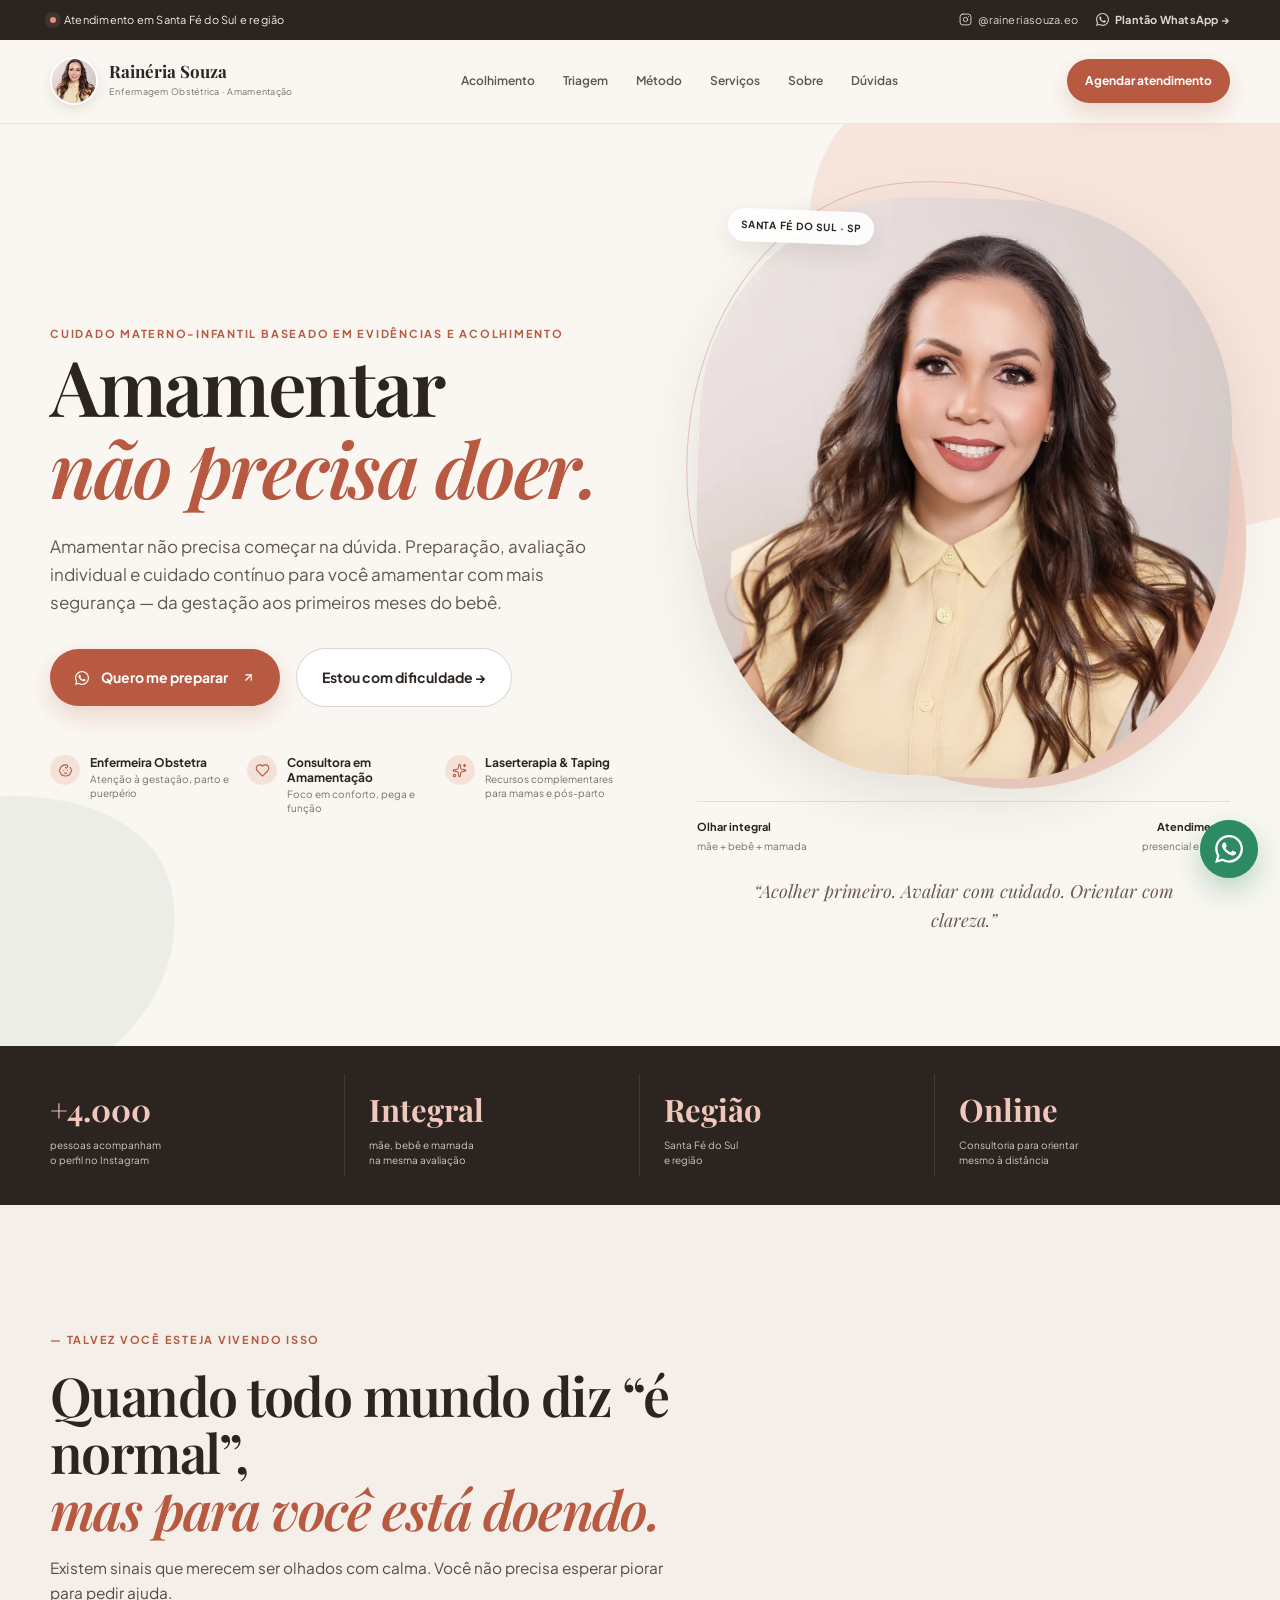
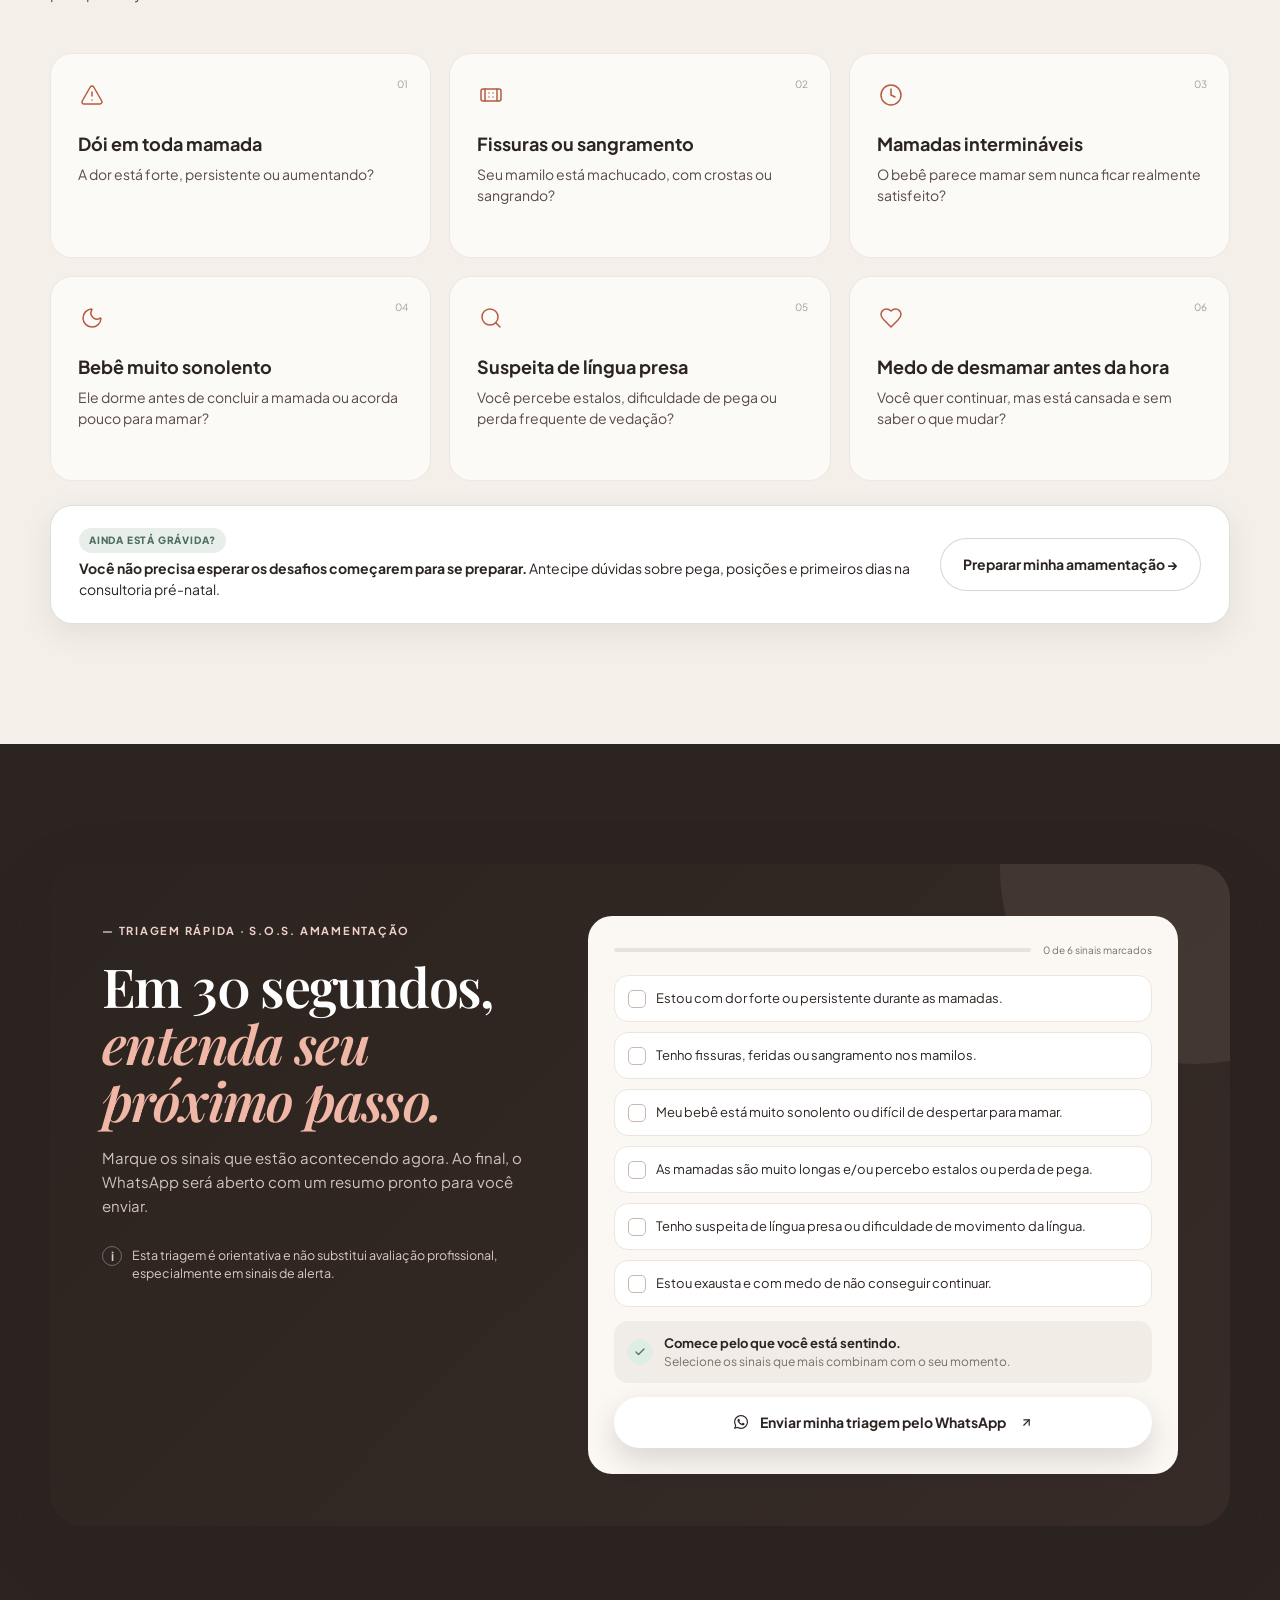
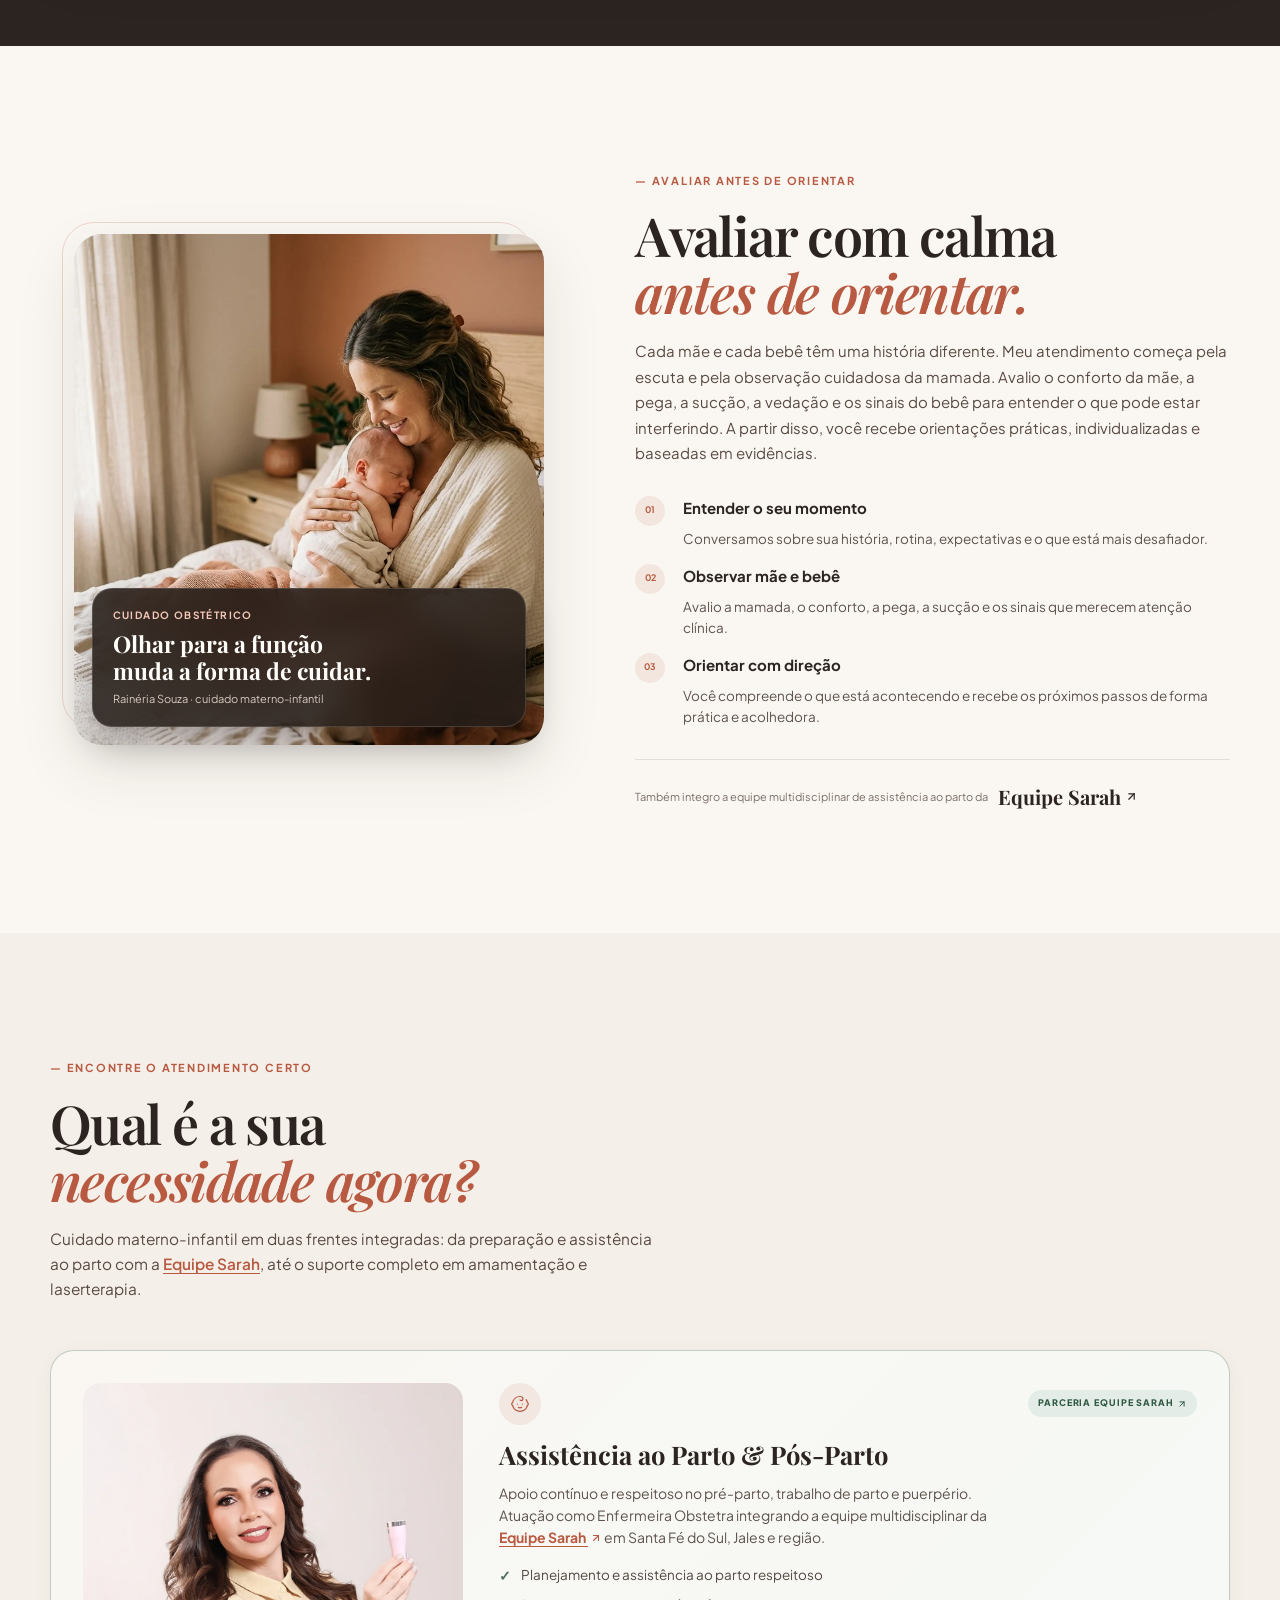
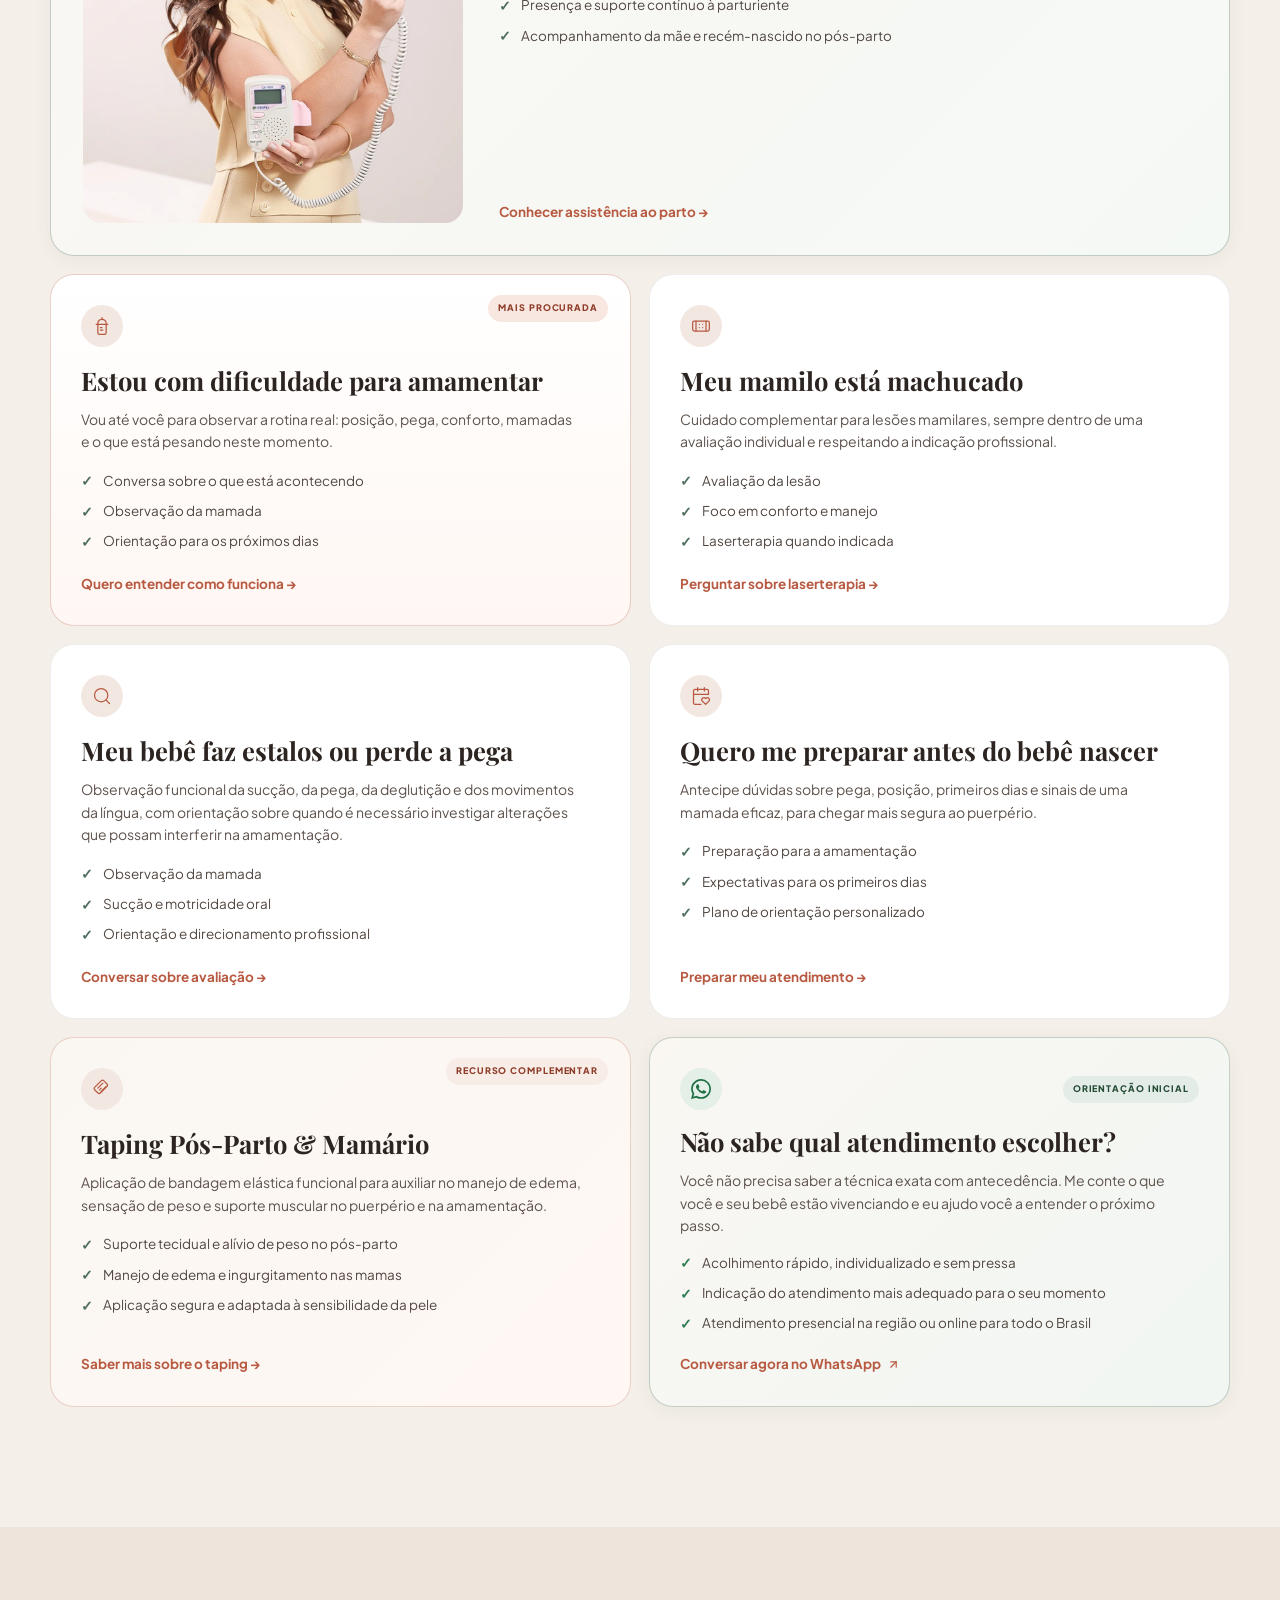
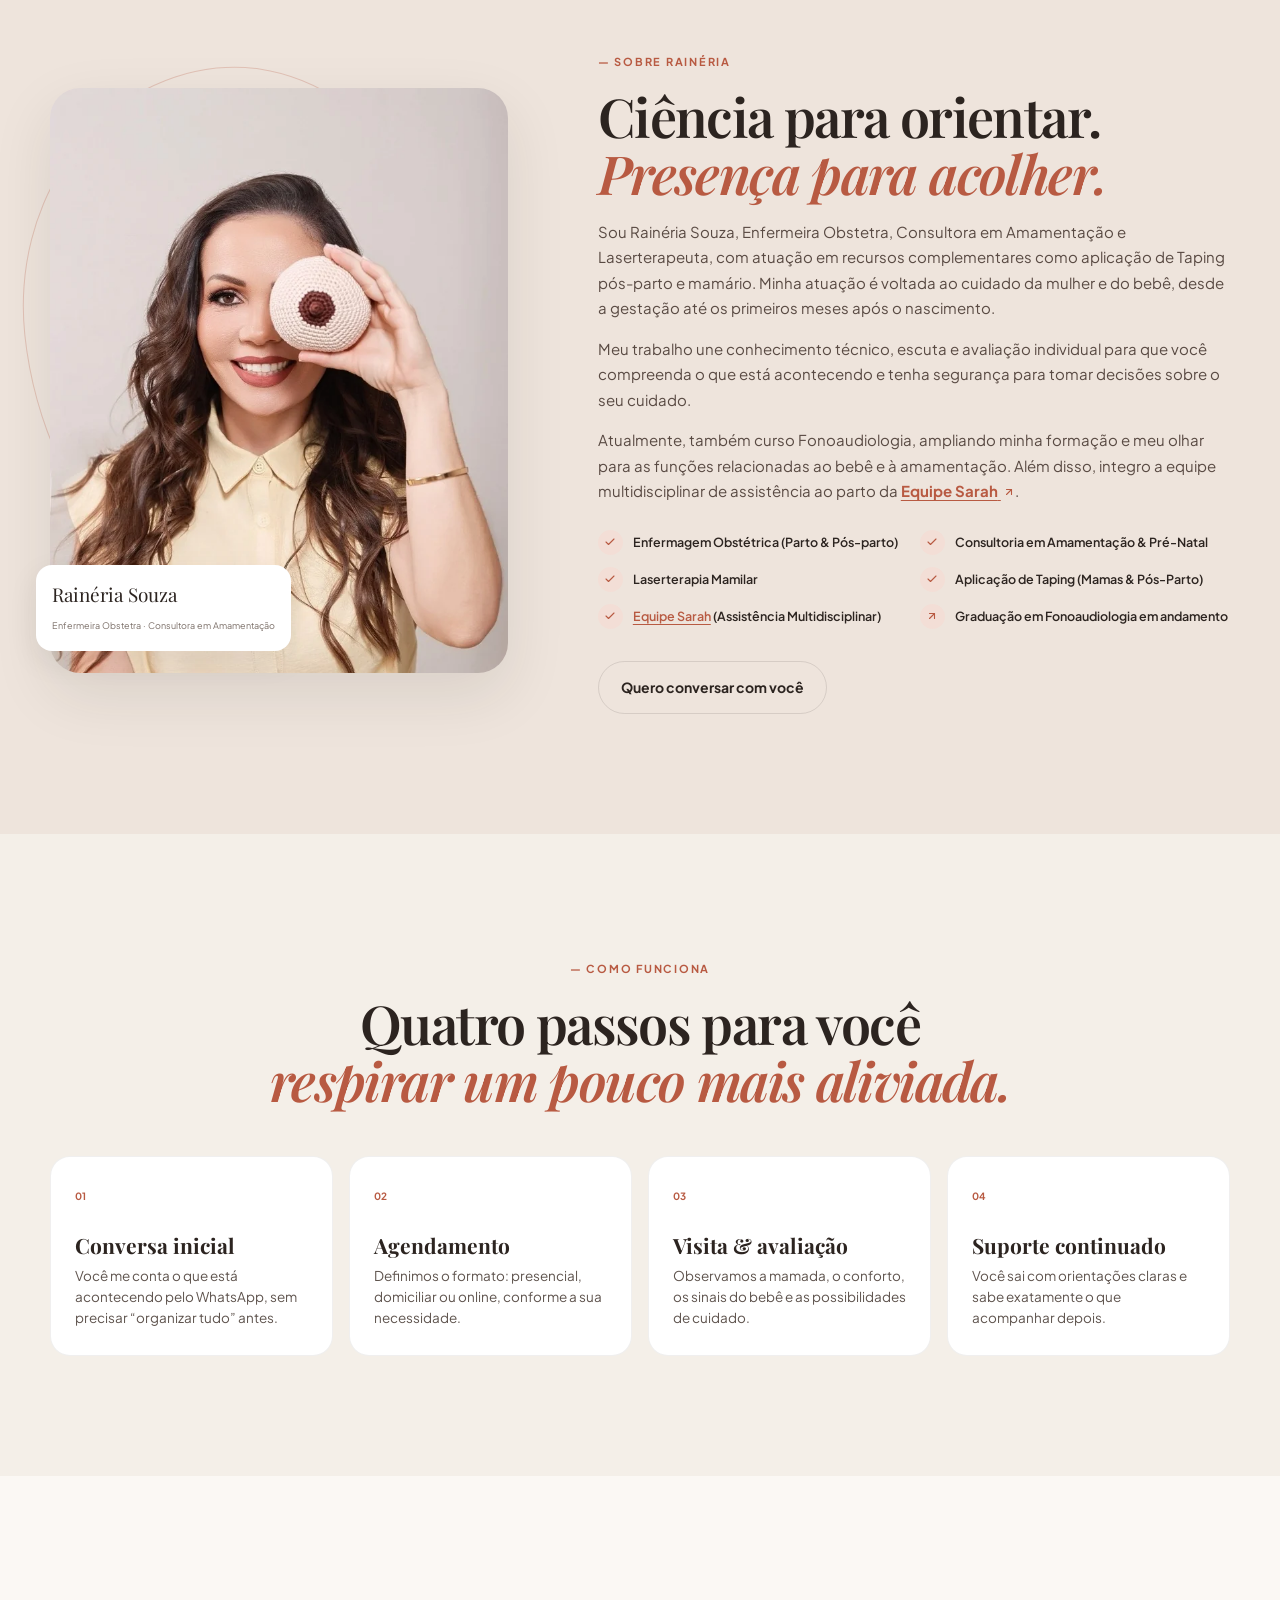
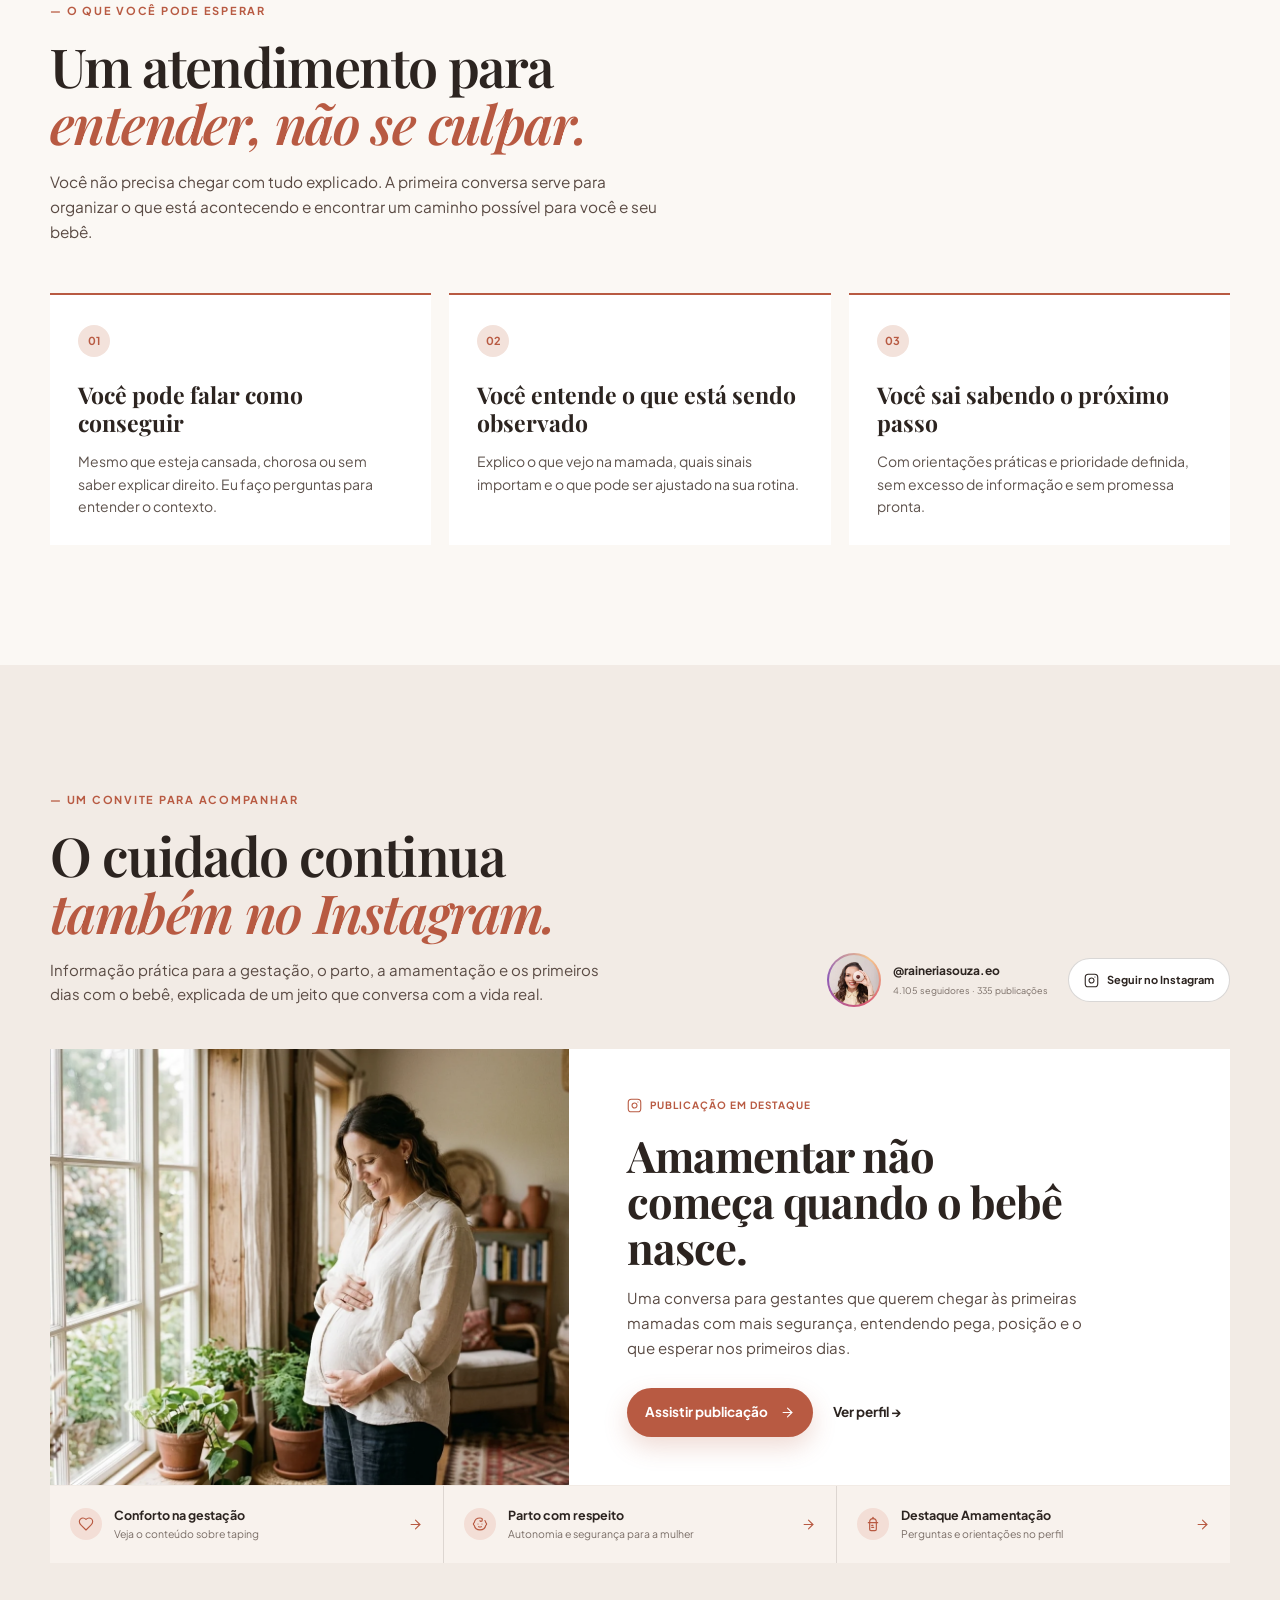
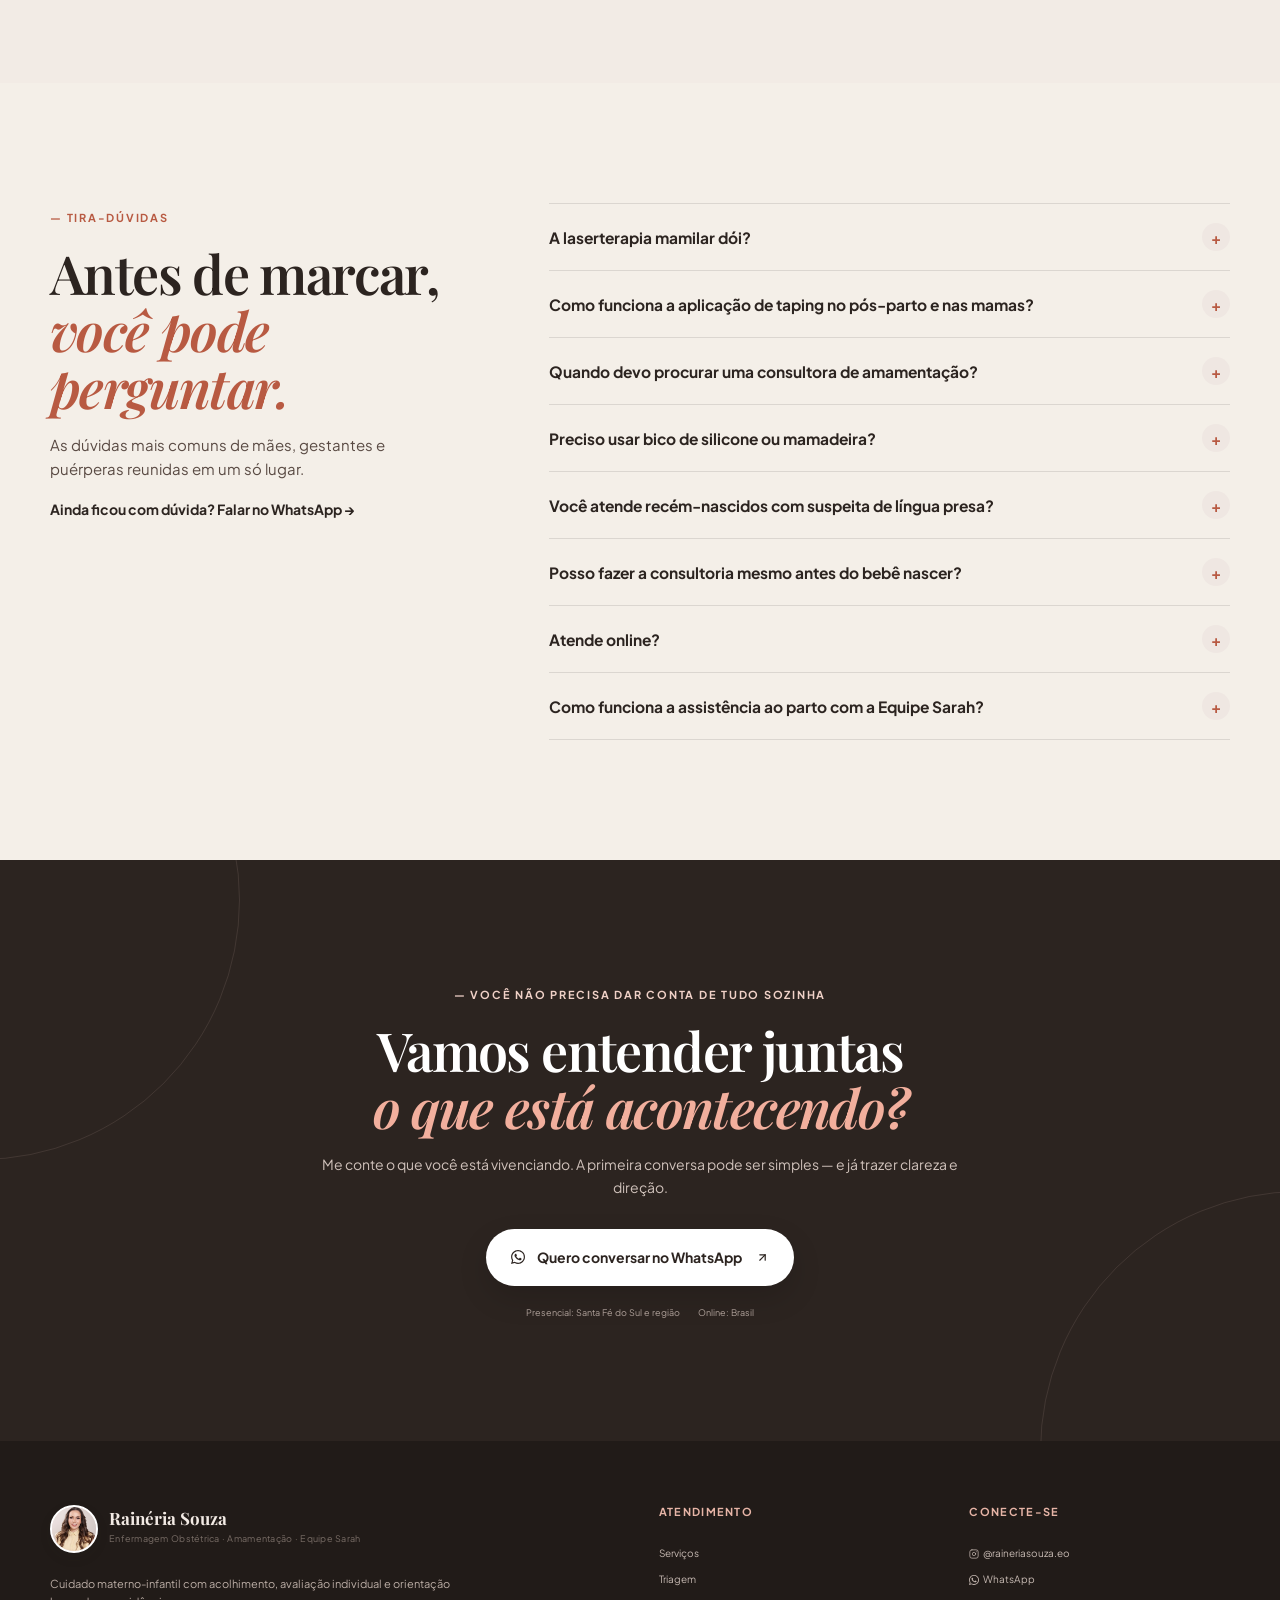
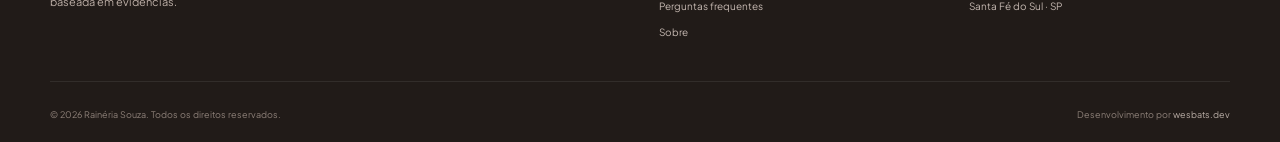
==== commit 90c3abbd: "style: aplicar 380px e 50% 36% no mobile e aproximacao com coluna expandida no desktop" ====
--- a/index.html
+++ b/index.html
@@ -656,15 +656,17 @@
 
           <div class="service-grid">
             <article class="service-card service-card-obstetric reveal reveal-delay">
-              <img
-                class="service-obstetric-image"
-                src="assets/images/raineria-doppler.webp"
-                alt="Rainéria segurando um aparelho Doppler"
-                width="1200"
-                height="1800"
-                loading="lazy"
-                decoding="async"
-              />
+              <div class="service-obstetric-image-wrap">
+                <img
+                  class="service-obstetric-image"
+                  src="assets/images/raineria-doppler.webp"
+                  alt="Rainéria segurando um aparelho Doppler"
+                  width="1200"
+                  height="1800"
+                  loading="lazy"
+                  decoding="async"
+                />
+              </div>
               <div class="service-card-obstetric-body">
                 <div class="service-card-obstetric-header">
                   <span class="service-icon" aria-hidden="true"
--- a/assets/css/styles.css
+++ b/assets/css/styles.css
@@ -211,8 +211,9 @@
 .service-card li{font-size:13.5px;line-height:1.45;color:#524741;display:flex;gap:10px;align-items:center}
 .service-card li:before{content:"✓";color:var(--sage);font-weight:700;font-size:14px}
 .service-card>a{font-size:13.5px;font-weight:700;color:var(--terracotta);display:inline-flex;align-items:center;gap:4px;margin-top:auto}
-.service-card-obstetric{grid-column:1/-1;display:grid;grid-template-columns:minmax(220px,280px) 1fr;gap:32px;align-items:stretch;background:linear-gradient(135deg,#FAF7F2 0%,#F5F9F6 100%);border-color:rgba(78,110,93,.32);box-shadow:0 4px 18px rgba(78,110,93,.06);padding:30px}
-.service-obstetric-image{width:100%;height:100%;min-height:280px;max-height:360px;object-fit:cover;object-position:50% 25%;border-radius:18px}
+.service-card-obstetric{grid-column:1/-1;display:grid;grid-template-columns:minmax(320px,380px) 1fr;gap:36px;align-items:stretch;background:linear-gradient(135deg,#FAF7F2 0%,#F5F9F6 100%);border-color:rgba(78,110,93,.32);box-shadow:0 4px 18px rgba(78,110,93,.06);padding:32px}
+.service-obstetric-image-wrap{width:100%;height:100%;min-height:360px;max-height:440px;border-radius:18px;overflow:hidden;background:#FAF7F2}
+.service-obstetric-image{width:100%;height:100%;object-fit:cover;object-position:50% 32%;transform:scale(1.12);transform-origin:50% 30%;display:block}
 .service-card-obstetric-body{display:flex;flex-direction:column;min-width:0}
 .service-card-obstetric-header{display:flex;align-items:center;justify-content:space-between;gap:14px;margin-bottom:14px}
 .service-card-obstetric-header .service-icon{margin-bottom:0}
@@ -242,7 +243,8 @@
 
 @media (max-width: 639px){
   .service-card-obstetric{display:flex;flex-direction:column;padding:22px;gap:0}
-  .service-obstetric-image{width:100%;height:220px;min-height:0;max-height:none;object-position:50% 22%;border-radius:16px;margin-bottom:18px}
+  .service-obstetric-image-wrap{width:100%;height:380px;min-height:0;max-height:none;border-radius:16px;overflow:hidden;margin-bottom:18px}
+  .service-obstetric-image{width:100%;height:100%;object-position:50% 36%;transform:none}
   .service-card-obstetric-header{margin-bottom:12px}
   .service-card-obstetric-header .service-icon{width:38px;height:38px}
   .service-card-obstetric .service-tag-obstetric{font-size:8.5px;letter-spacing:.08em;padding:5px 9px}
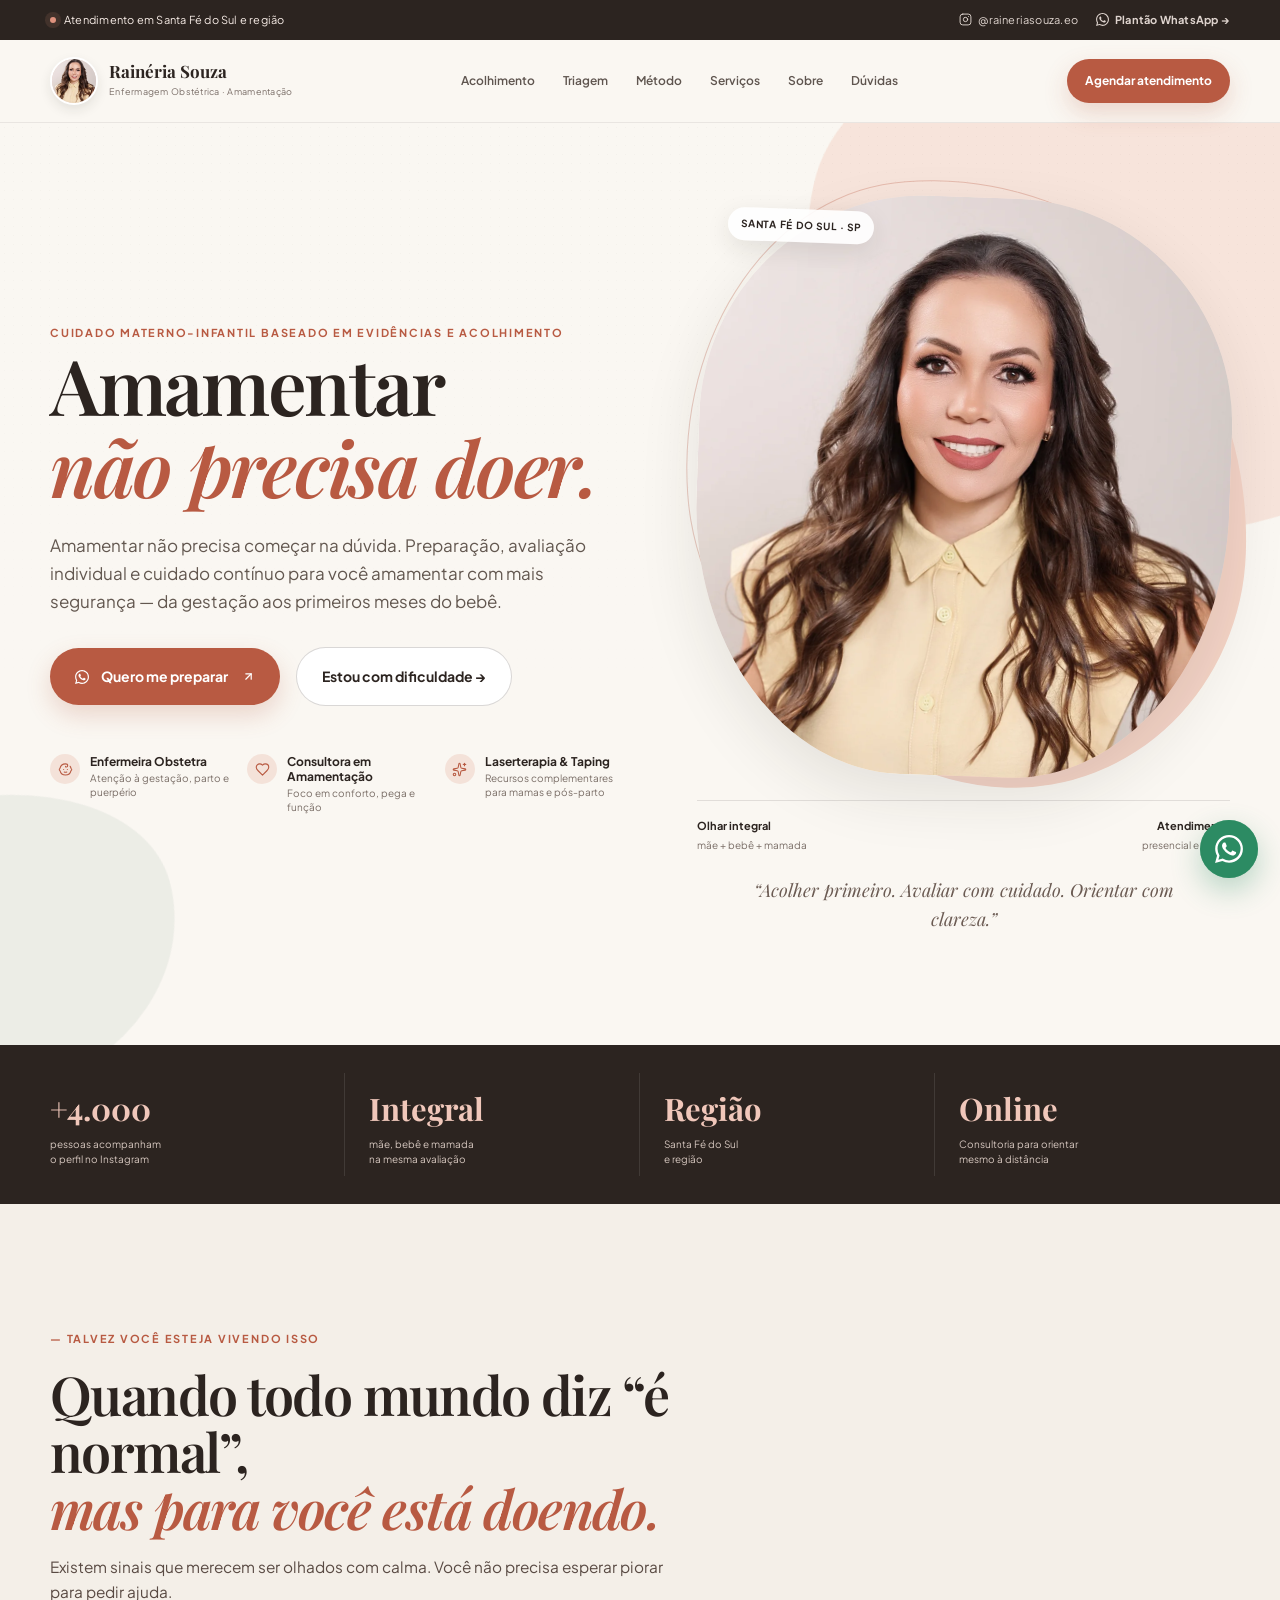
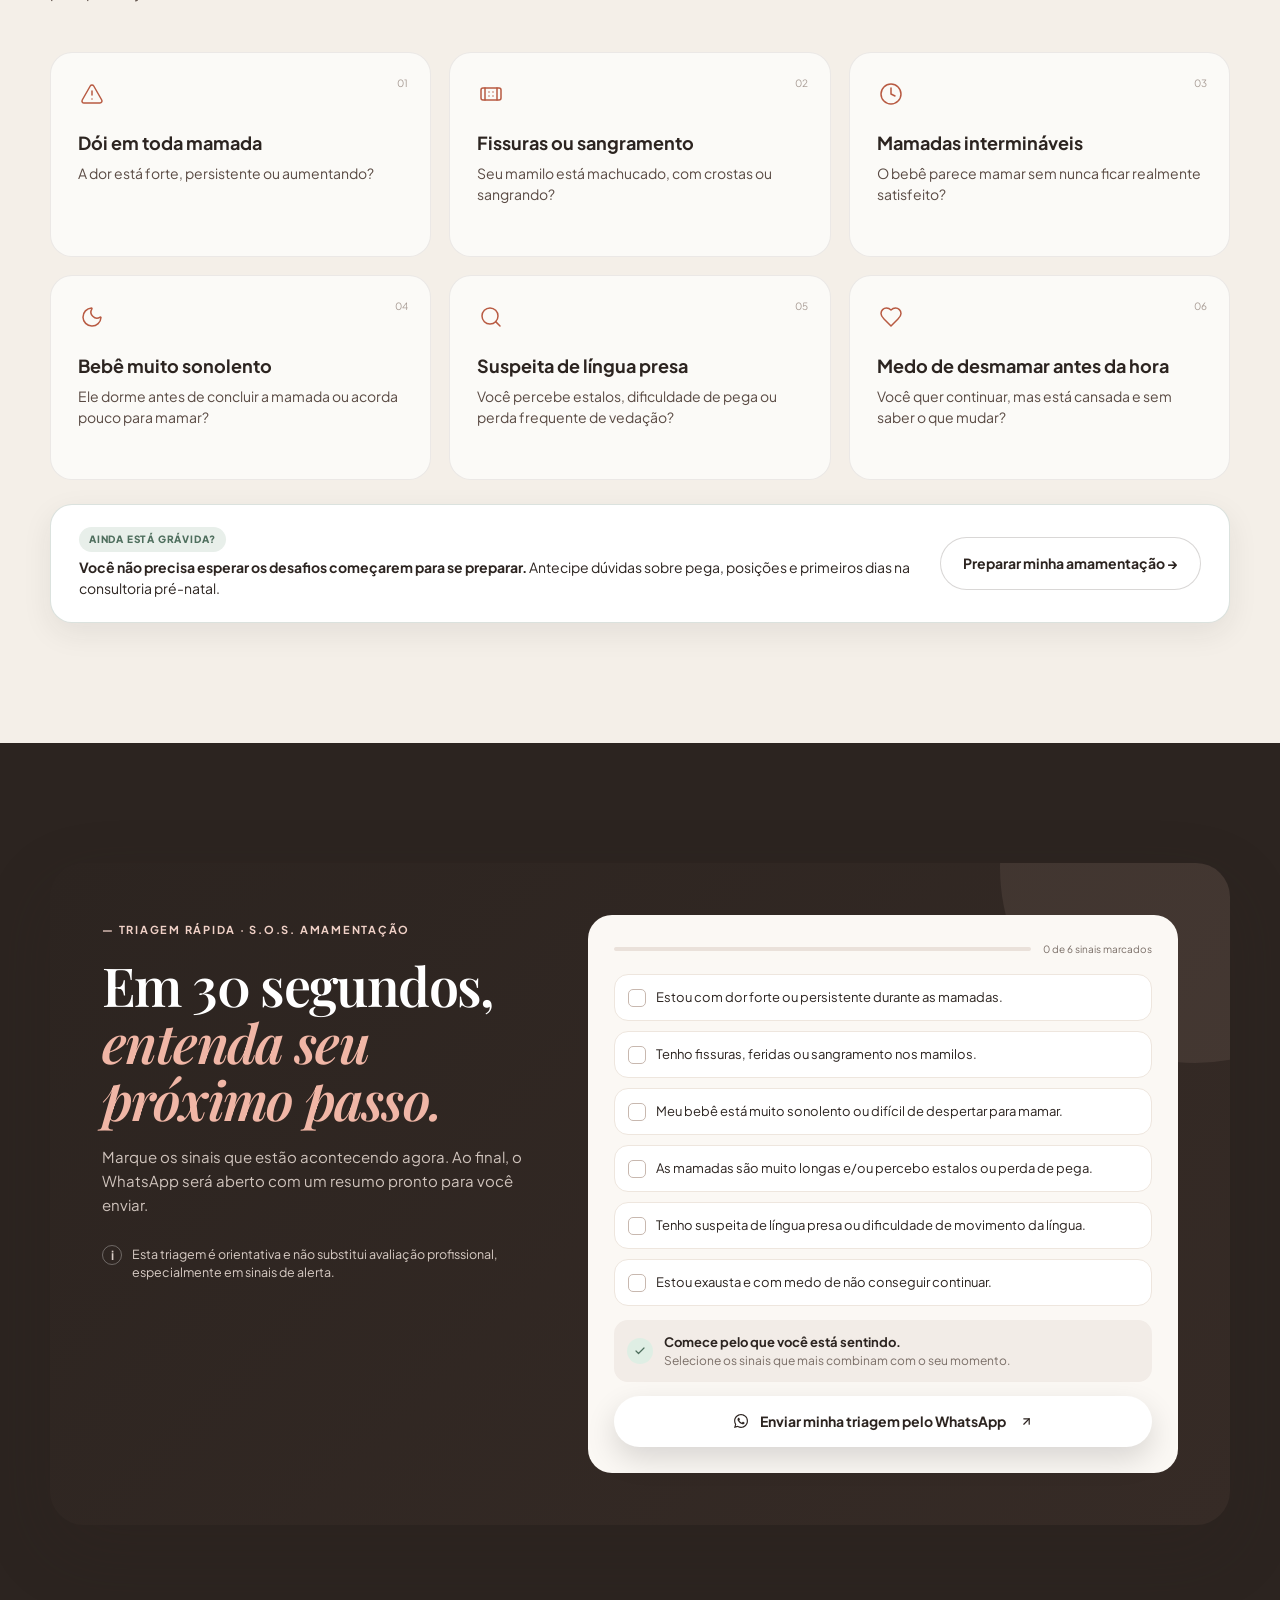
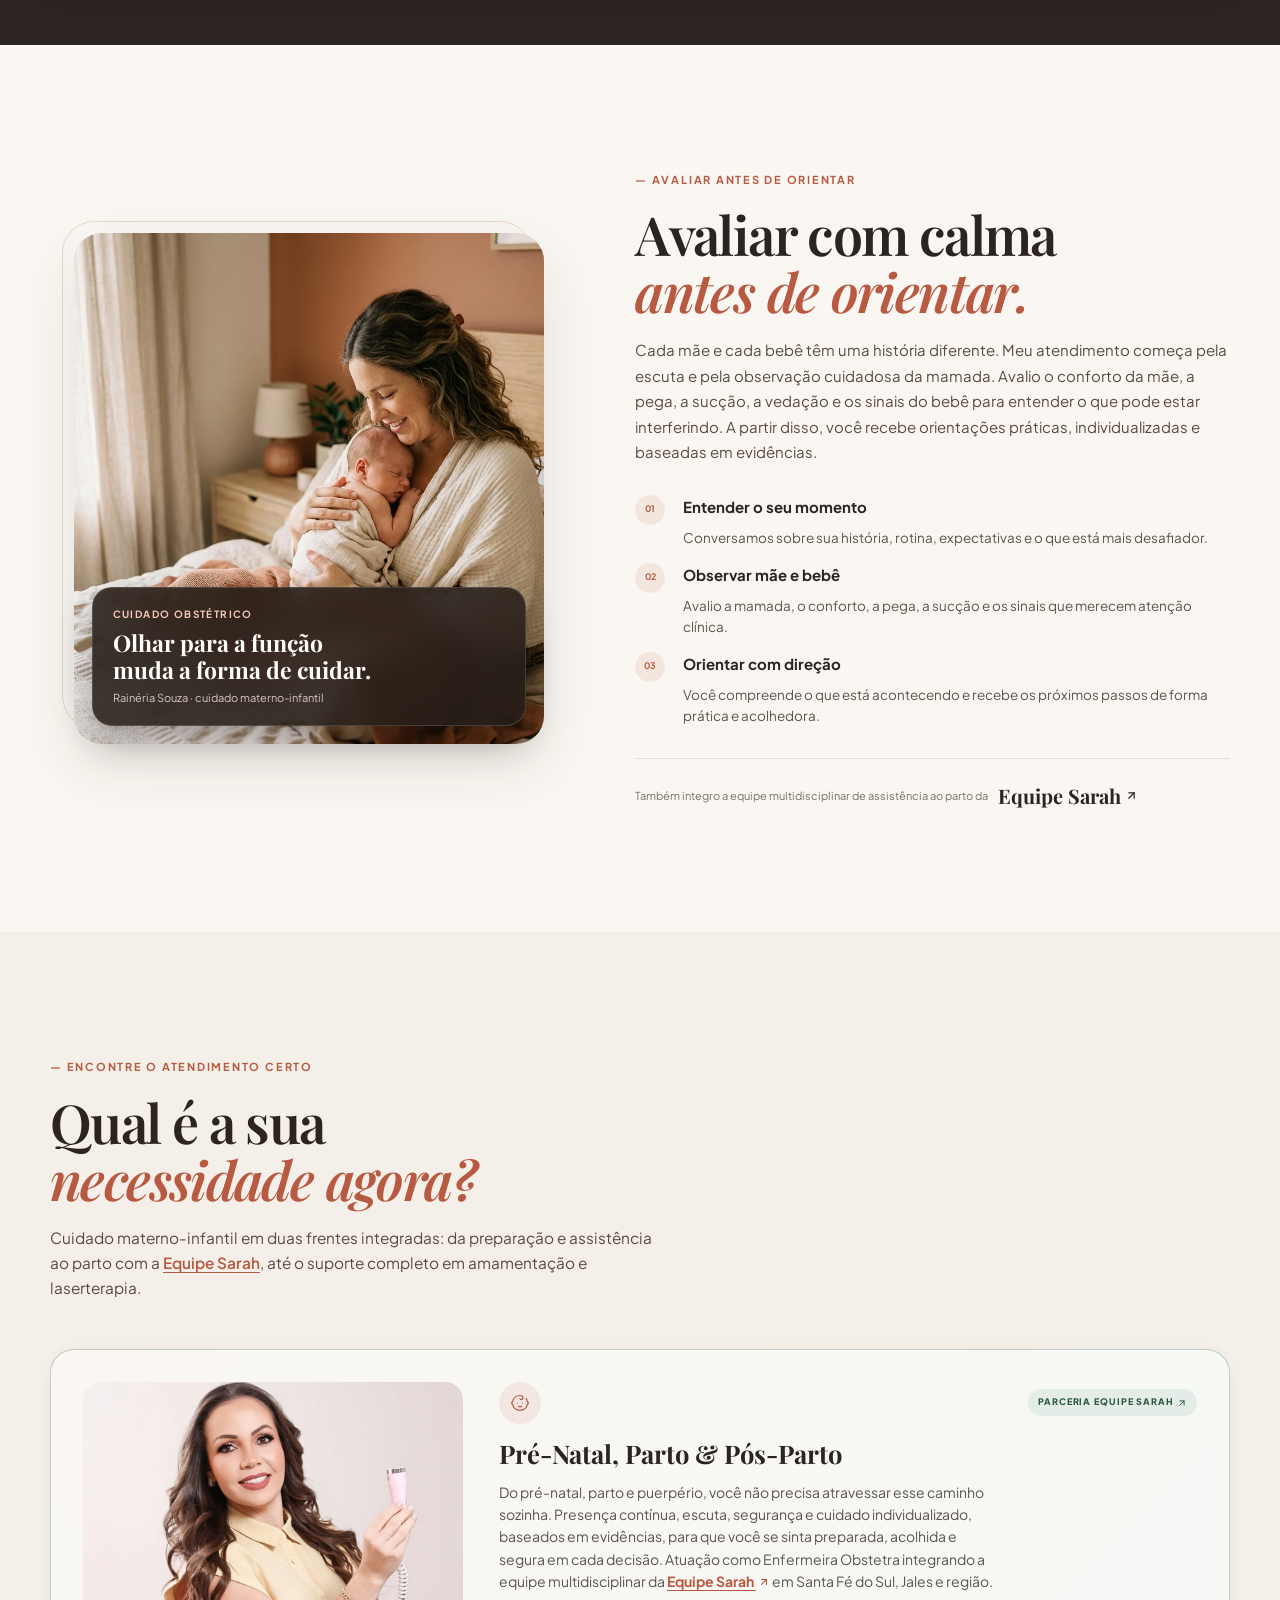
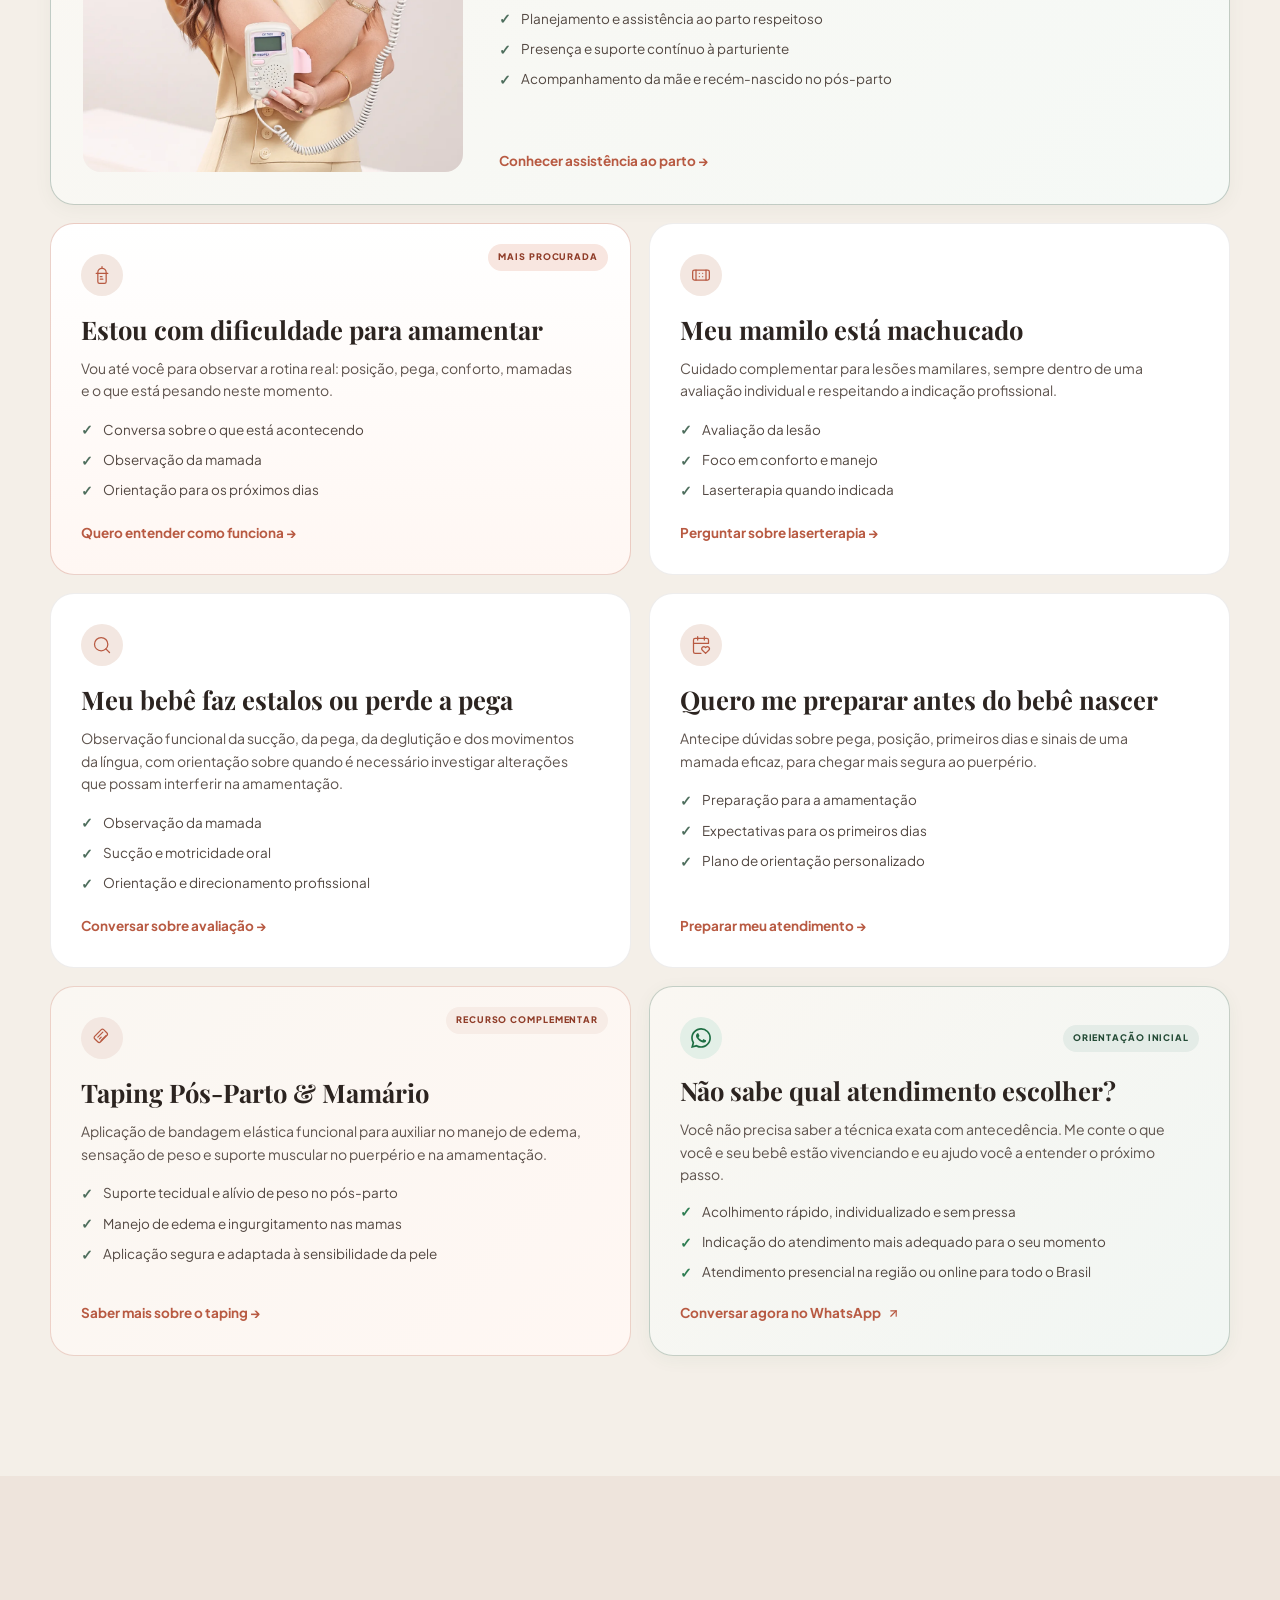
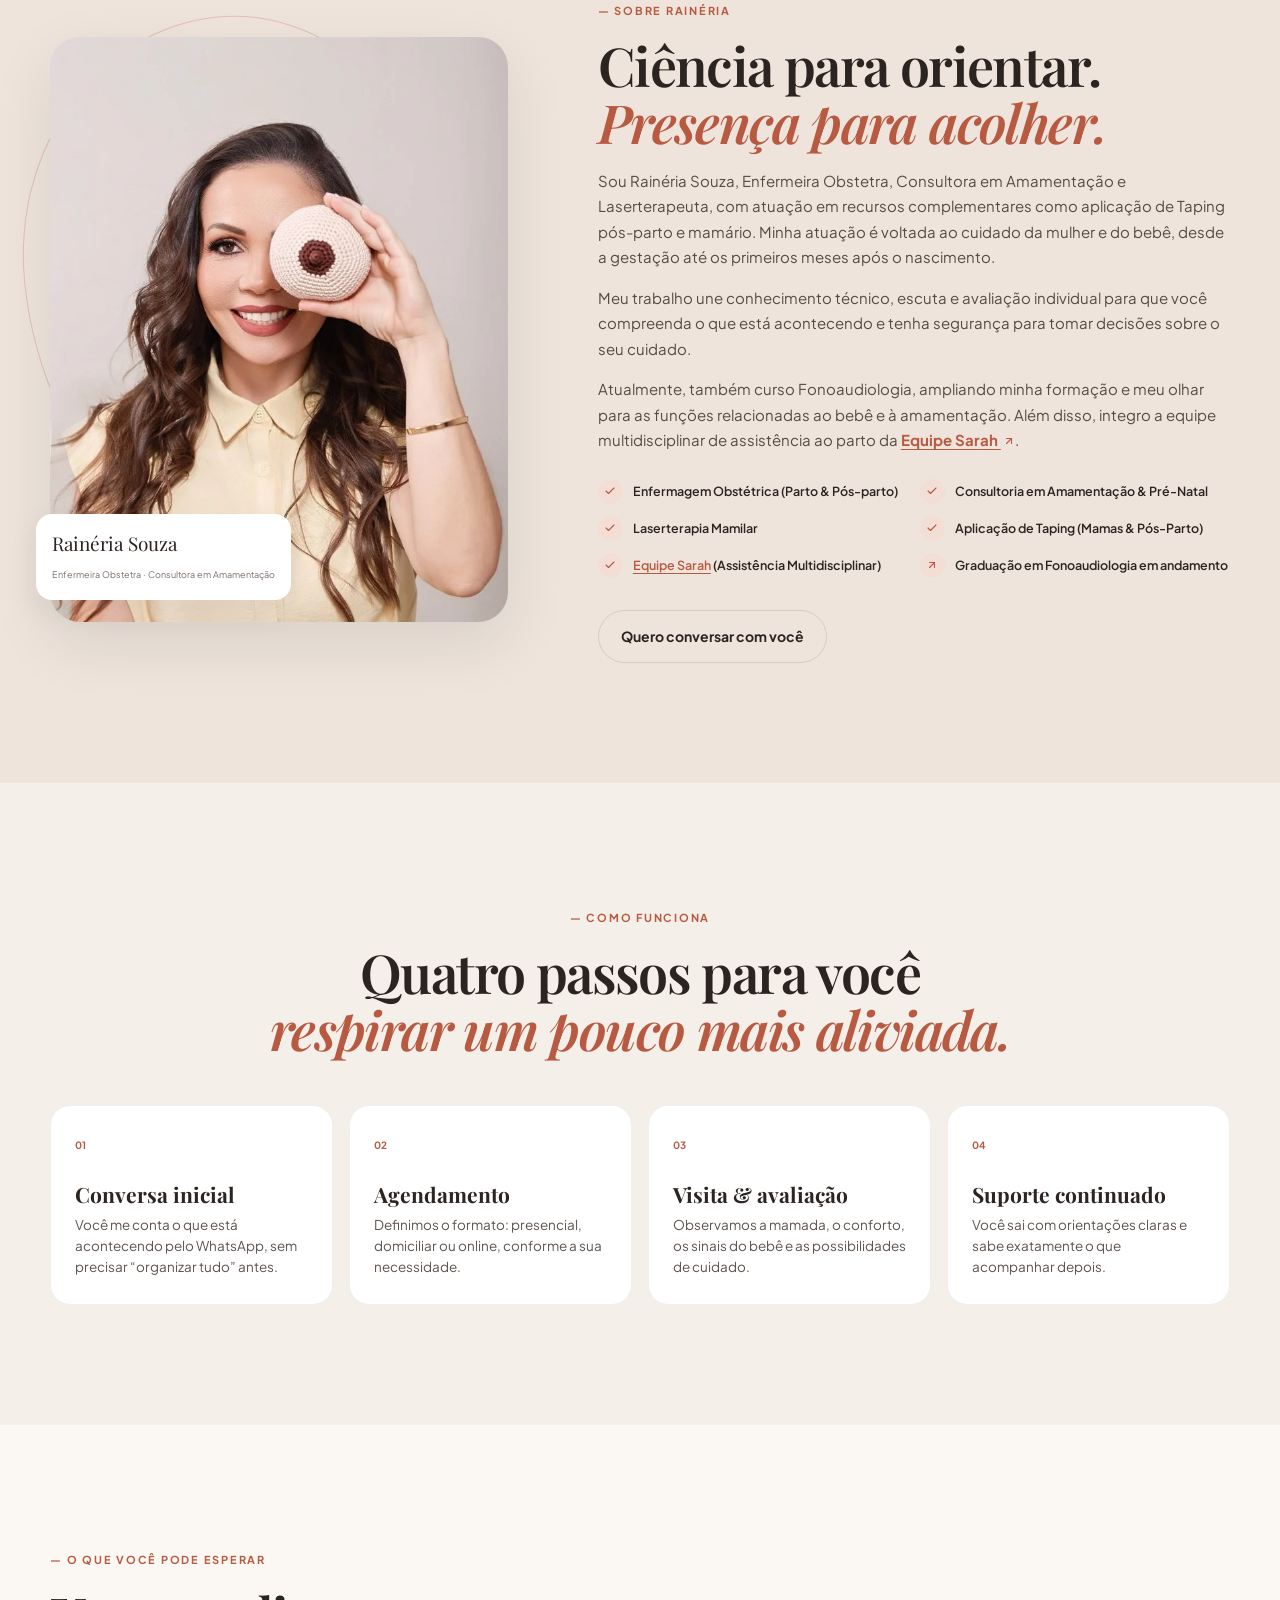
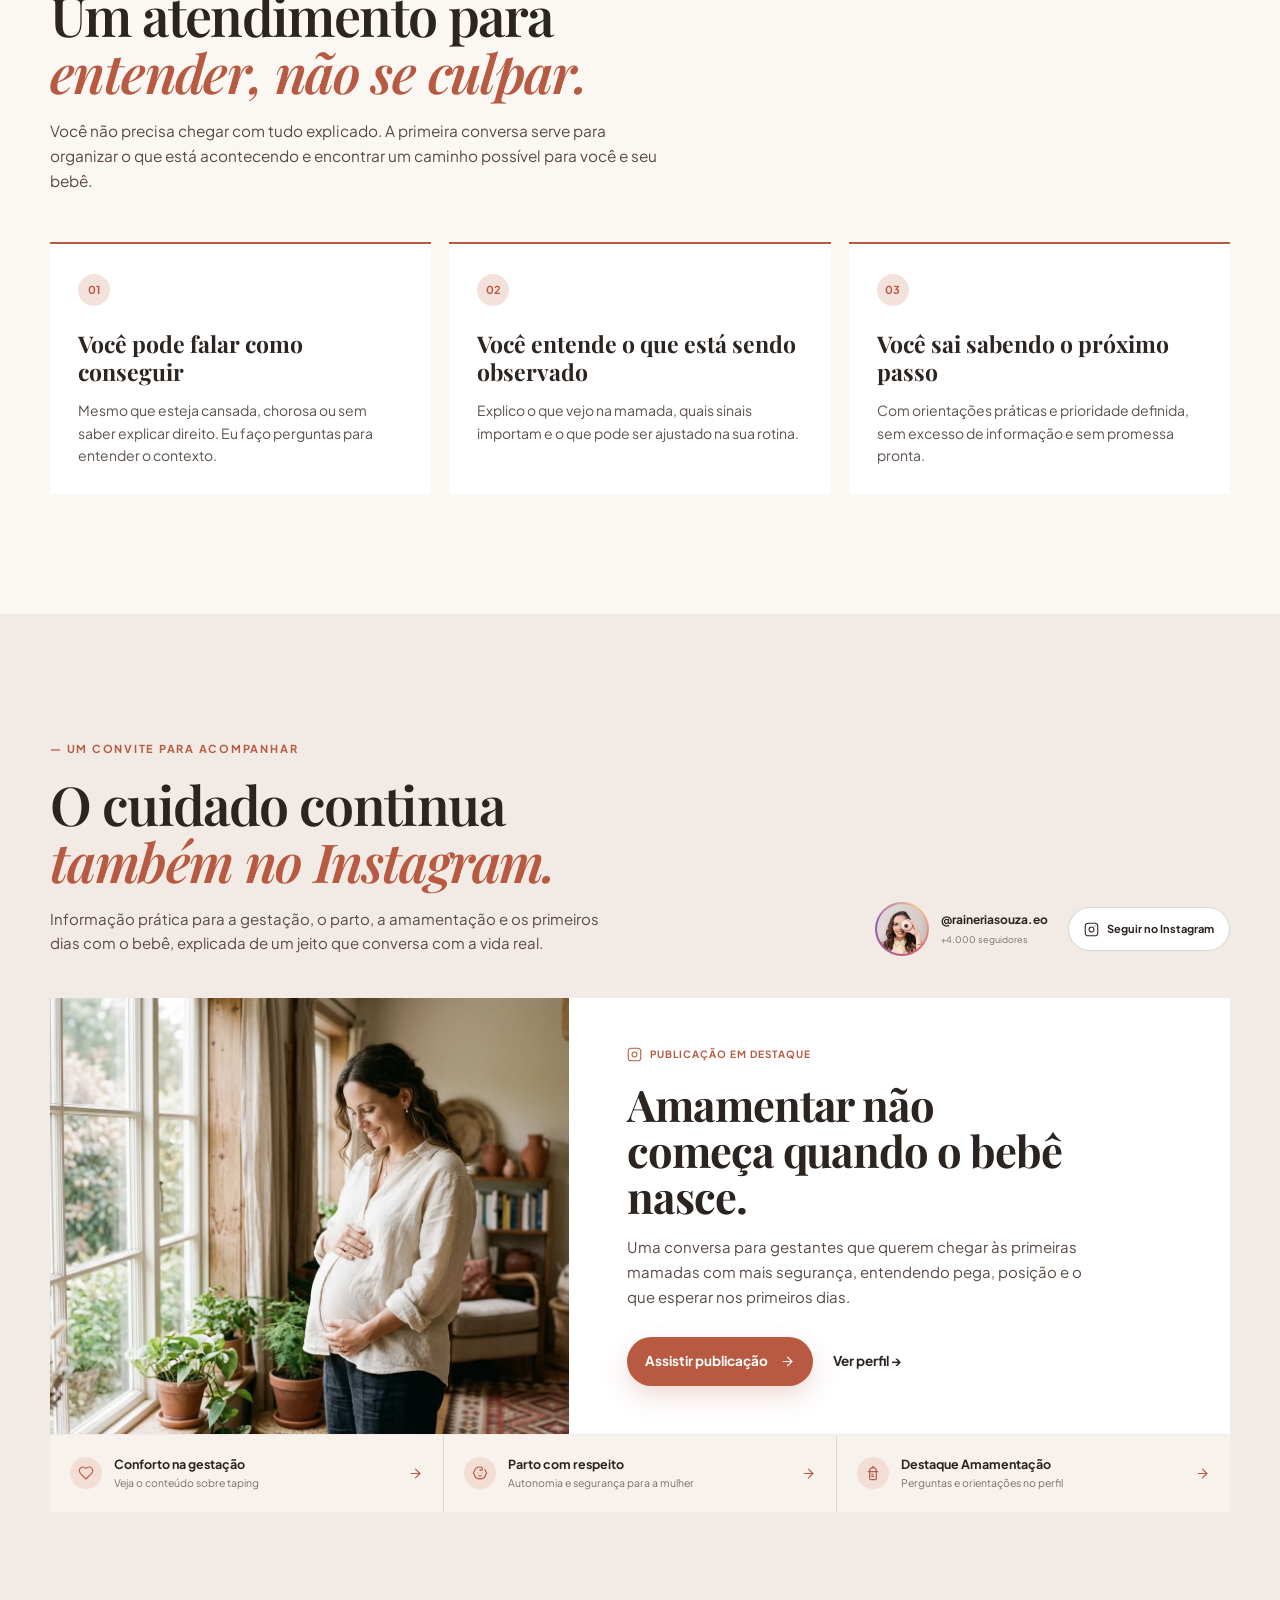
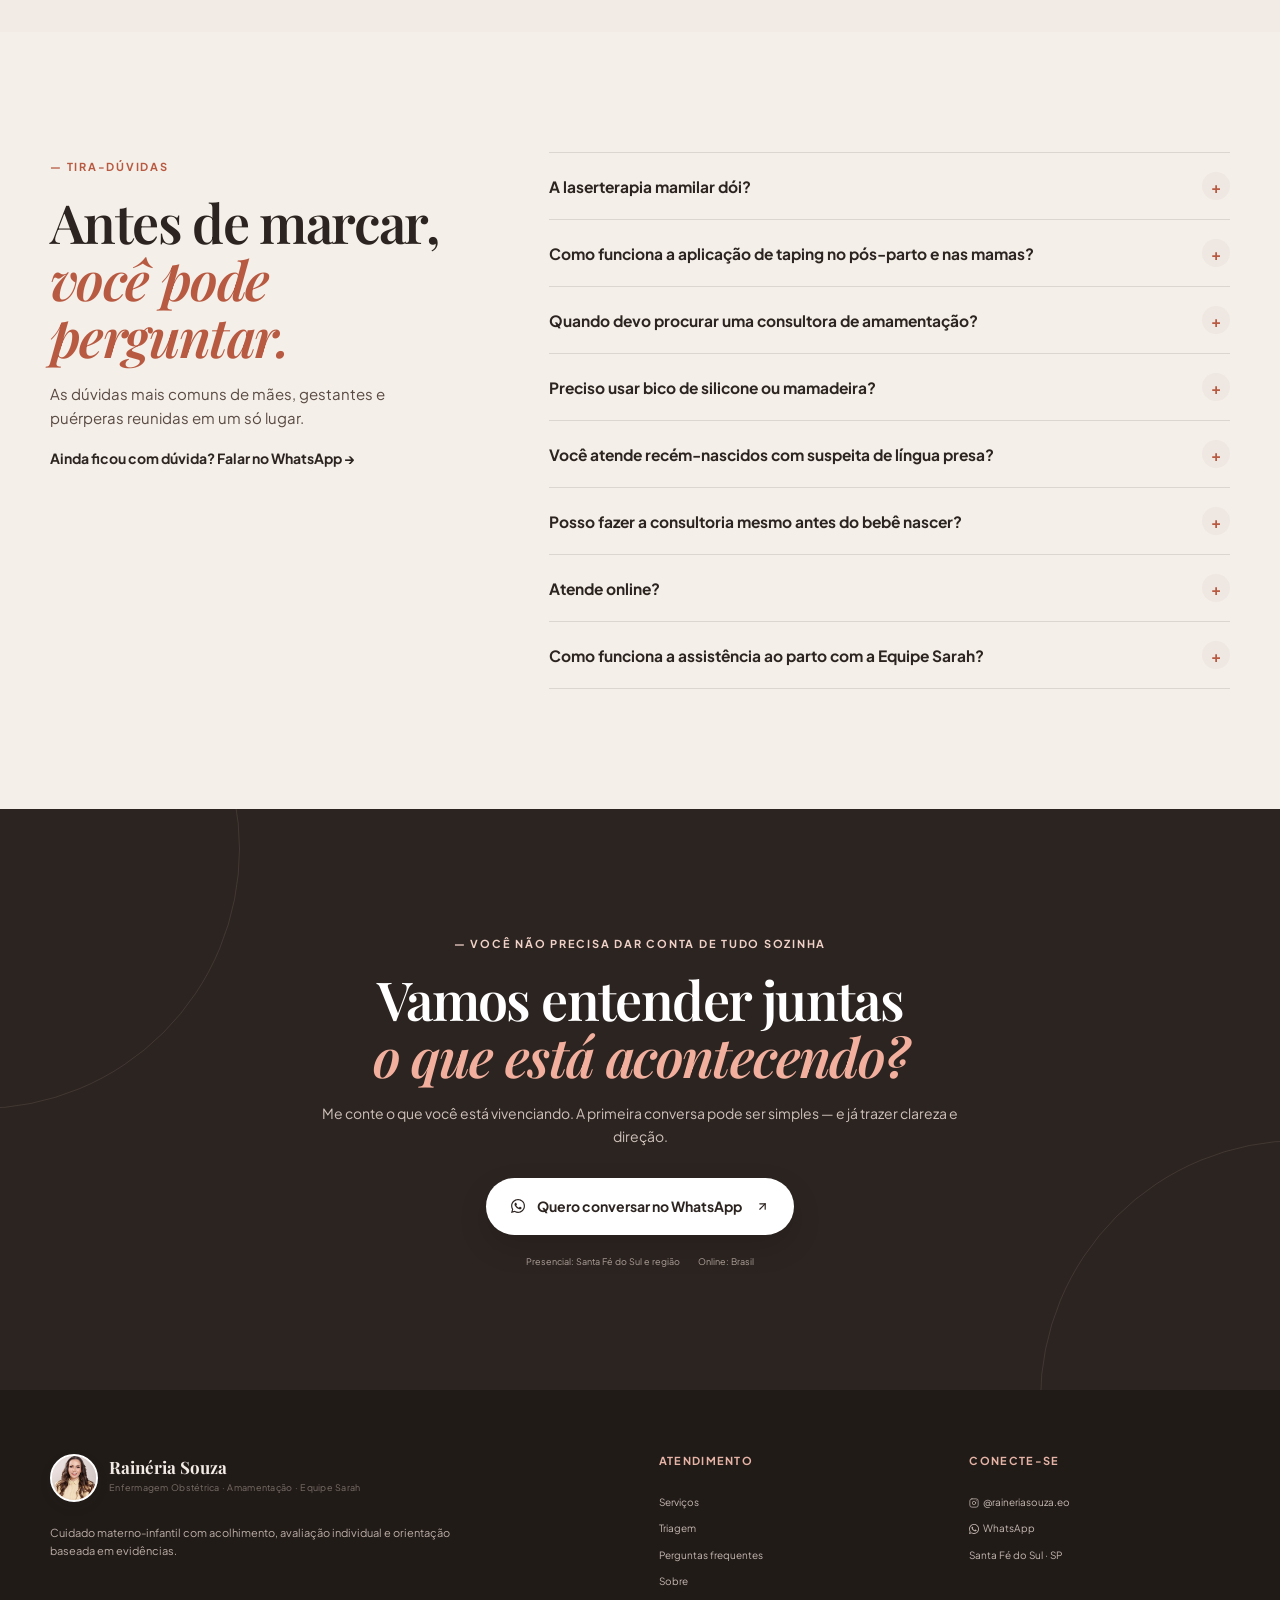
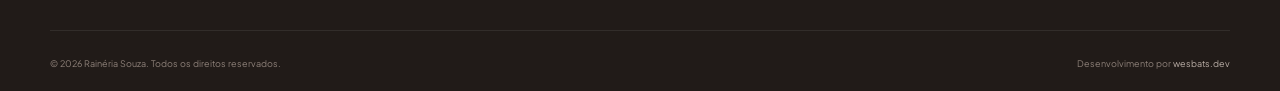
==== commit 6eb66fbc: "copy: atualizar titulo e texto do card obstetrico com texto humanizado da cliente" ====
--- a/index.html
+++ b/index.html
@@ -679,10 +679,12 @@
                         <use href="#icon-arrow-up-right"></use></svg></a
                   ></span>
                 </div>
-                <h3>Assistência ao Parto &amp; Pós-Parto</h3>
+                <h3>Pré-Natal, Parto &amp; Pós-Parto</h3>
                 <p>
-                  Apoio contínuo e respeitoso no pré-parto, trabalho de parto e puerpério. Atuação como Enfermeira
-                  Obstetra integrando a equipe multidisciplinar da
+                  Do pré-natal, parto e puerpério, você não precisa atravessar esse caminho sozinha. Presença contínua,
+                  escuta, segurança e cuidado individualizado, baseados em evidências, para que você se sinta preparada,
+                  acolhida e segura em cada decisão. Atuação como Enfermeira Obstetra integrando a equipe
+                  multidisciplinar da
                   <a
                     href="https://projetosarah.com.br/"
                     target="_blank"
@@ -1047,7 +1049,7 @@
                   decoding="async"
                 />
               </div>
-              <div><strong>@raineriasouza.eo</strong><span>4.105 seguidores · 335 publicações</span></div>
+              <div><strong>@raineriasouza.eo</strong><span>+4.000 seguidores</span></div>
               <a
                 class="btn btn-outline-dark"
                 href="https://www.instagram.com/raineriasouza.eo/"
@@ -1265,7 +1267,7 @@
                     title="Visitar o site do Projeto Sarah"
                     >Equipe Sarah</a
                   >. Oferecemos um acompanhamento multiprofissional com foco na segurança e no protagonismo da mulher,
-                  atendendo Santa Fé do Sul, Jales e região.
+                  atendendo Santa Fe do Sul, Fernandópolis, Votuporanga e região.
                 </p>
               </div>
             </div>
--- a/assets/css/styles.css
+++ b/assets/css/styles.css
@@ -88,8 +88,8 @@
 .nav-cta{font-size:12px;padding:12px 18px}
 .mobile-menu-toggle{display:none;width:44px;height:44px;border:0;background:transparent;padding:10px}
 .mobile-menu-toggle span{display:block;height:2px;background:var(--dark);margin:6px 0;transition:.2s}
-.mobile-nav{display:block;max-height:0;overflow:hidden;visibility:hidden;opacity:0;transform:translateY(-8px);border-top:1px solid transparent;background:rgba(250,247,242,.98);transition:max-height .36s ease,opacity .24s ease,transform .36s ease,visibility 0s linear .36s,border-color .24s ease}
-.site-header.menu-open .mobile-nav{max-height:420px;visibility:visible;opacity:1;transform:translateY(0);border-color:var(--line);transition-delay:0s}
+.mobile-nav{position:absolute;top:100%;left:0;width:100%;display:block;max-height:0;overflow:hidden;visibility:hidden;opacity:0;transform:translateY(-8px);border-top:1px solid transparent;background:rgba(250,247,242,.98);backdrop-filter:blur(16px);-webkit-backdrop-filter:blur(16px);box-shadow:0 16px 36px rgba(44,36,32,.12);border-bottom:1px solid rgba(44,36,32,.08);transition:max-height .32s ease,opacity .22s ease,transform .32s ease,visibility 0s linear .32s,border-color .22s ease}
+.site-header.menu-open .mobile-nav{max-height:450px;visibility:visible;opacity:1;transform:translateY(0);border-color:var(--line);transition-delay:0s}
 .mobile-nav .container{display:grid;padding:14px 20px 20px;gap:0}
 .mobile-nav a{padding:14px 0;border-bottom:1px solid rgba(44,36,32,.08);font-weight:600;font-size:14px}
 
@@ -212,8 +212,8 @@
 .service-card li:before{content:"✓";color:var(--sage);font-weight:700;font-size:14px}
 .service-card>a{font-size:13.5px;font-weight:700;color:var(--terracotta);display:inline-flex;align-items:center;gap:4px;margin-top:auto}
 .service-card-obstetric{grid-column:1/-1;display:grid;grid-template-columns:minmax(320px,380px) 1fr;gap:36px;align-items:stretch;background:linear-gradient(135deg,#FAF7F2 0%,#F5F9F6 100%);border-color:rgba(78,110,93,.32);box-shadow:0 4px 18px rgba(78,110,93,.06);padding:32px}
-.service-obstetric-image-wrap{width:100%;height:100%;min-height:360px;max-height:440px;border-radius:18px;overflow:hidden;background:#FAF7F2}
-.service-obstetric-image{width:100%;height:100%;object-fit:cover;object-position:50% 32%;transform:scale(1.12);transform-origin:50% 30%;display:block}
+.service-obstetric-image-wrap{width:100%;height:100%;min-height:340px;max-height:390px;border-radius:18px;overflow:hidden;background:#FAF7F2}
+.service-obstetric-image{width:100%;height:100%;object-fit:cover;transform:scale(1.12);transform-origin:50% 30%;display:block}
 .service-card-obstetric-body{display:flex;flex-direction:column;min-width:0}
 .service-card-obstetric-header{display:flex;align-items:center;justify-content:space-between;gap:14px;margin-bottom:14px}
 .service-card-obstetric-header .service-icon{margin-bottom:0}
@@ -241,8 +241,8 @@
 .service-whatsapp-link:hover{color:#134C2D;transform:translateX(3px)}
 .service-whatsapp-link .icon{width:13px;height:13px}
 
-@media (max-width: 639px){
-  .service-card-obstetric{display:flex;flex-direction:column;padding:22px;gap:0}
+@media (max-width: 900px){
+  .service-card-obstetric{display:flex;flex-direction:column;padding:26px;gap:0}
   .service-obstetric-image-wrap{width:100%;height:380px;min-height:0;max-height:none;border-radius:16px;overflow:hidden;margin-bottom:18px}
   .service-obstetric-image{width:100%;height:100%;object-position:50% 36%;transform:none}
   .service-card-obstetric-header{margin-bottom:12px}
@@ -250,7 +250,10 @@
   .service-card-obstetric .service-tag-obstetric{font-size:8.5px;letter-spacing:.08em;padding:5px 9px}
   .service-card-obstetric-body h3{font-size:23px;line-height:1.25;margin-bottom:10px}
   .service-card-obstetric-body ul{margin:14px 0 18px;gap:8px}
-
+}
+
+@media (max-width: 639px){
+  .service-card-obstetric{padding:22px}
   .service-card-whatsapp{padding:22px}
   .service-card-whatsapp-header{margin-bottom:12px}
   .service-card-whatsapp-header .service-icon{width:38px;height:38px}
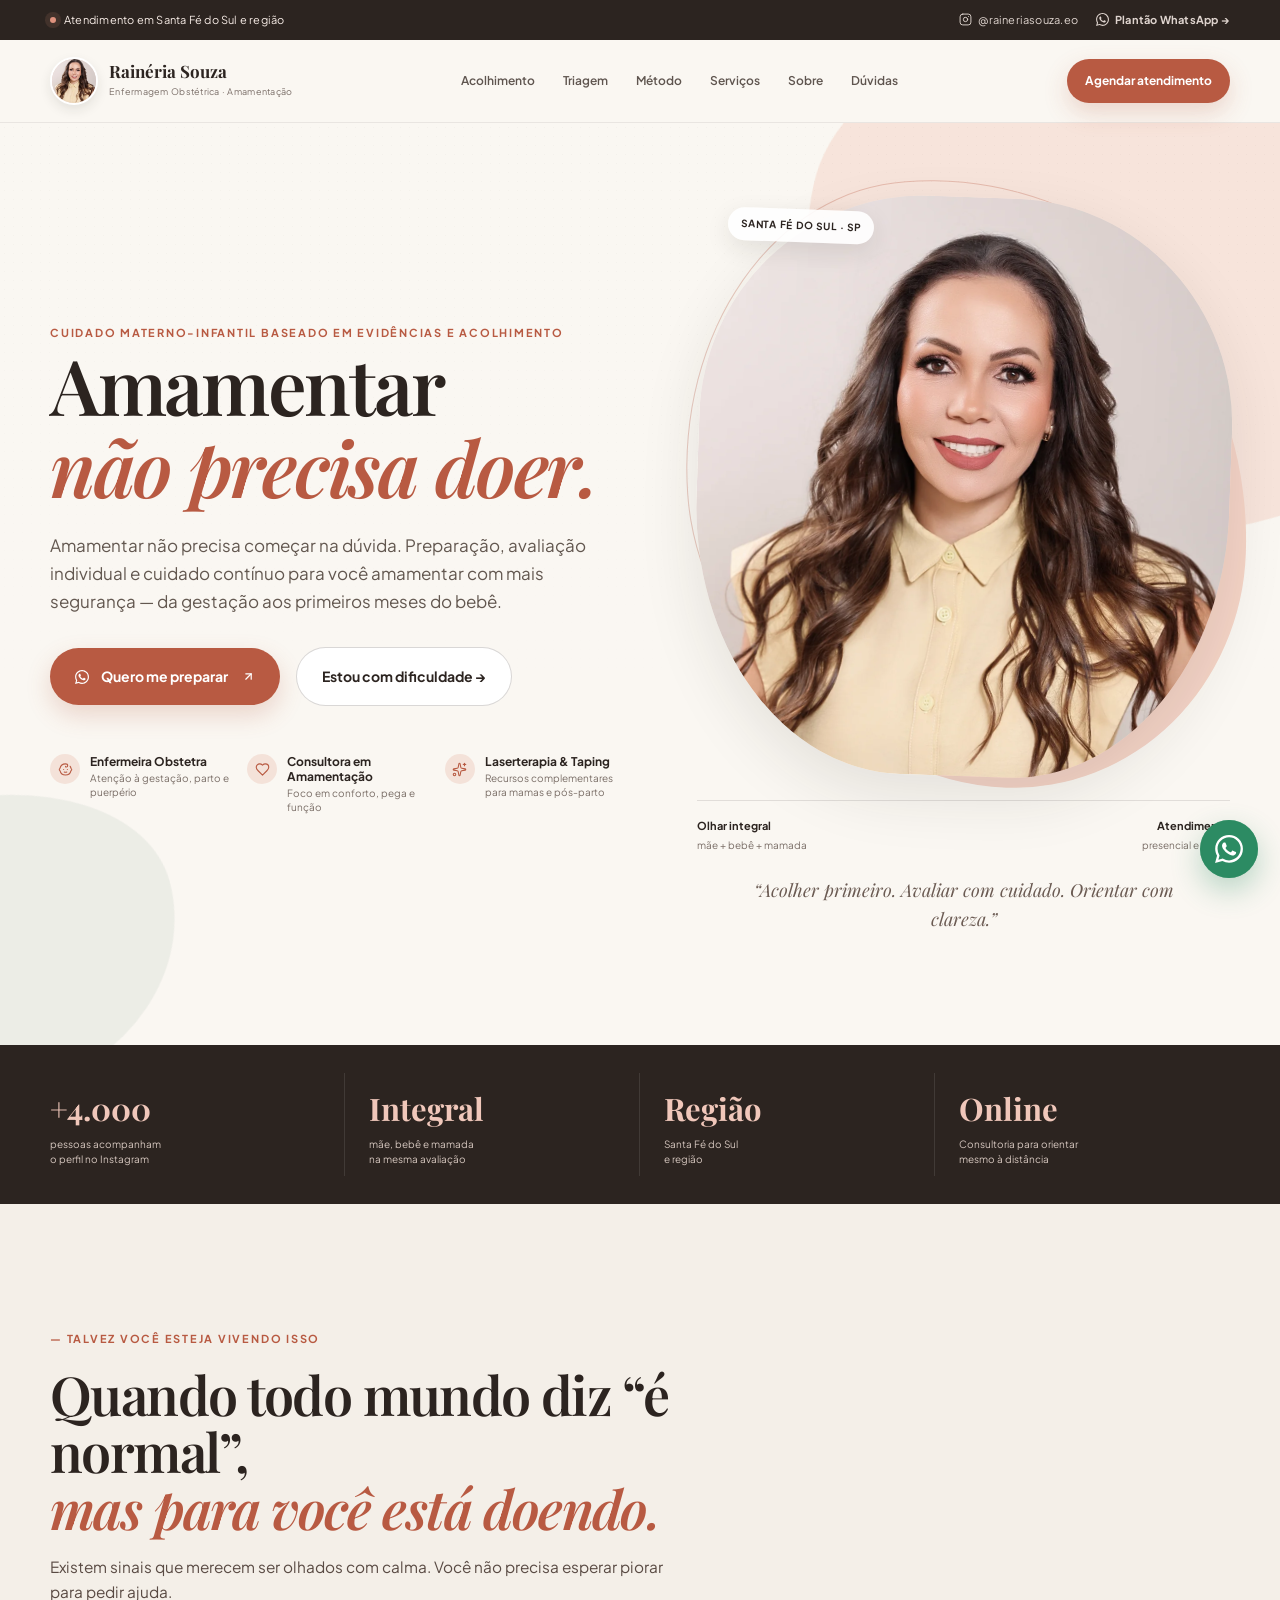
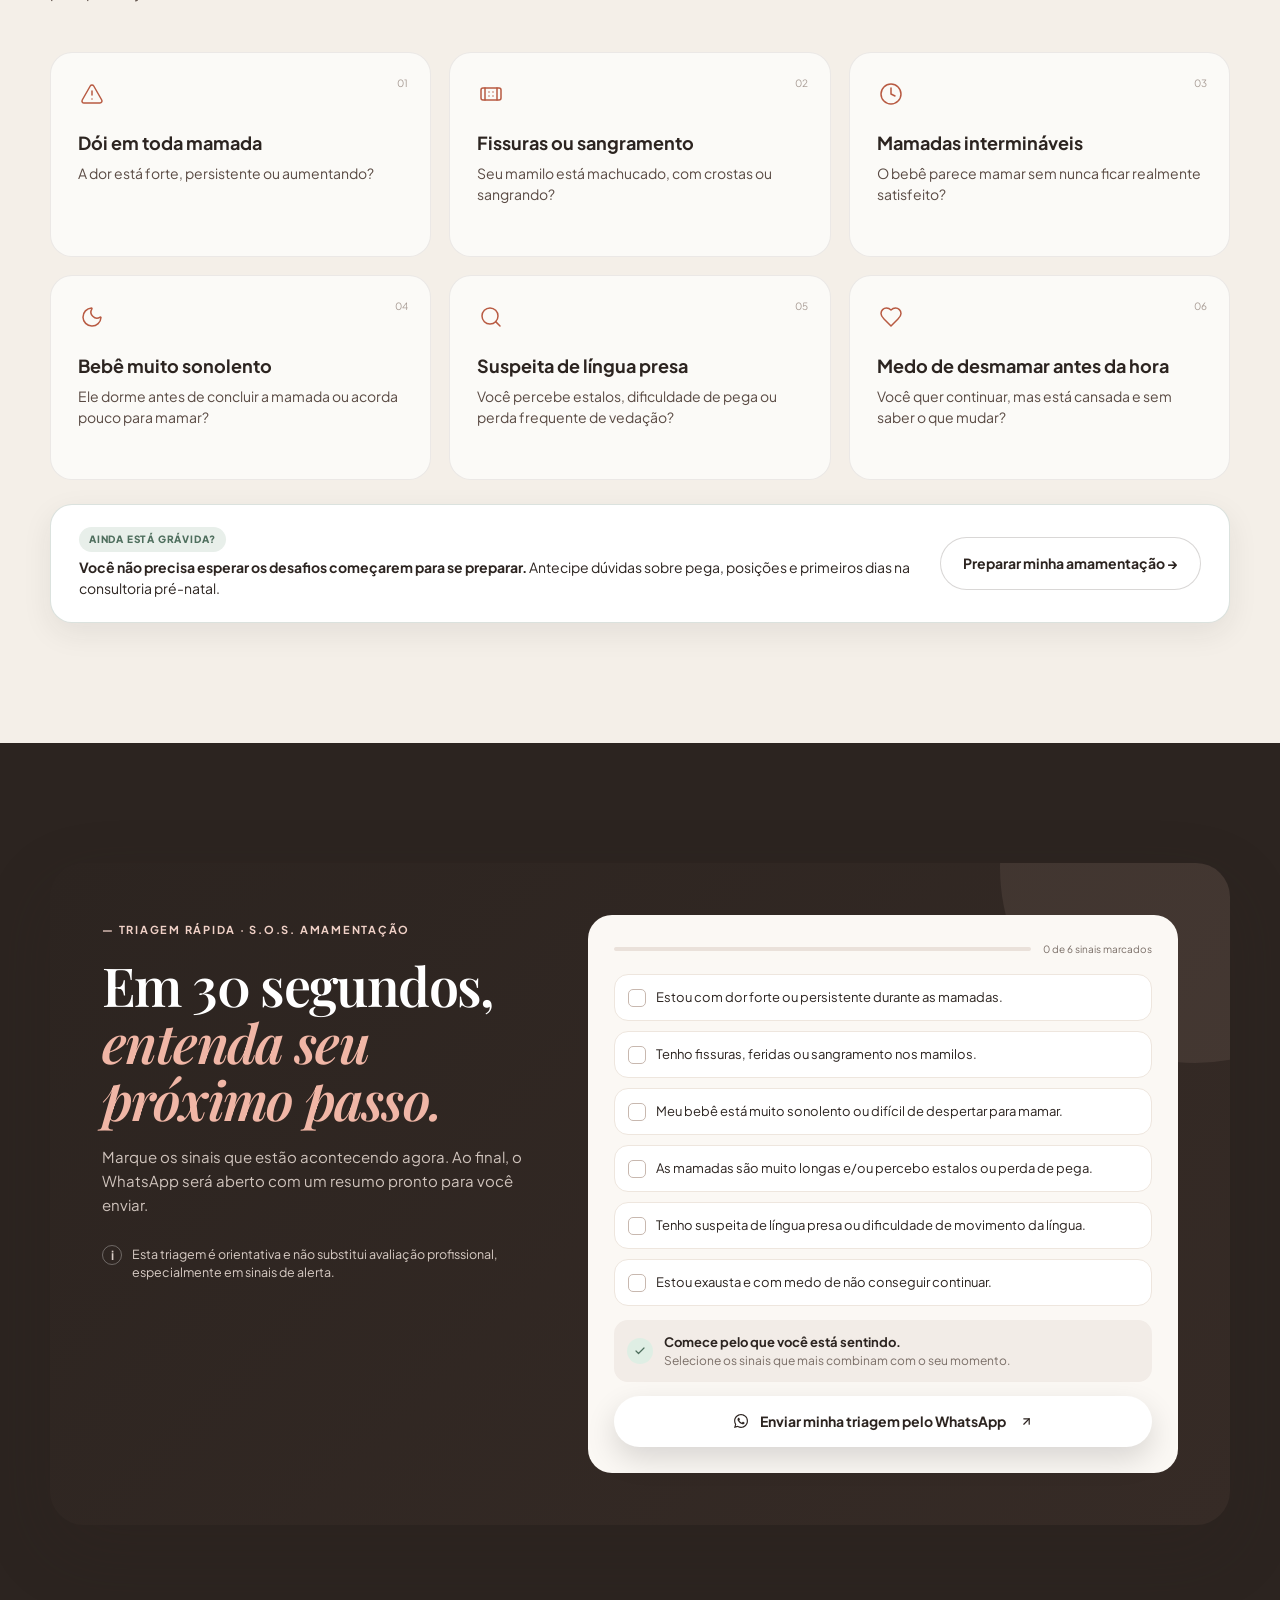
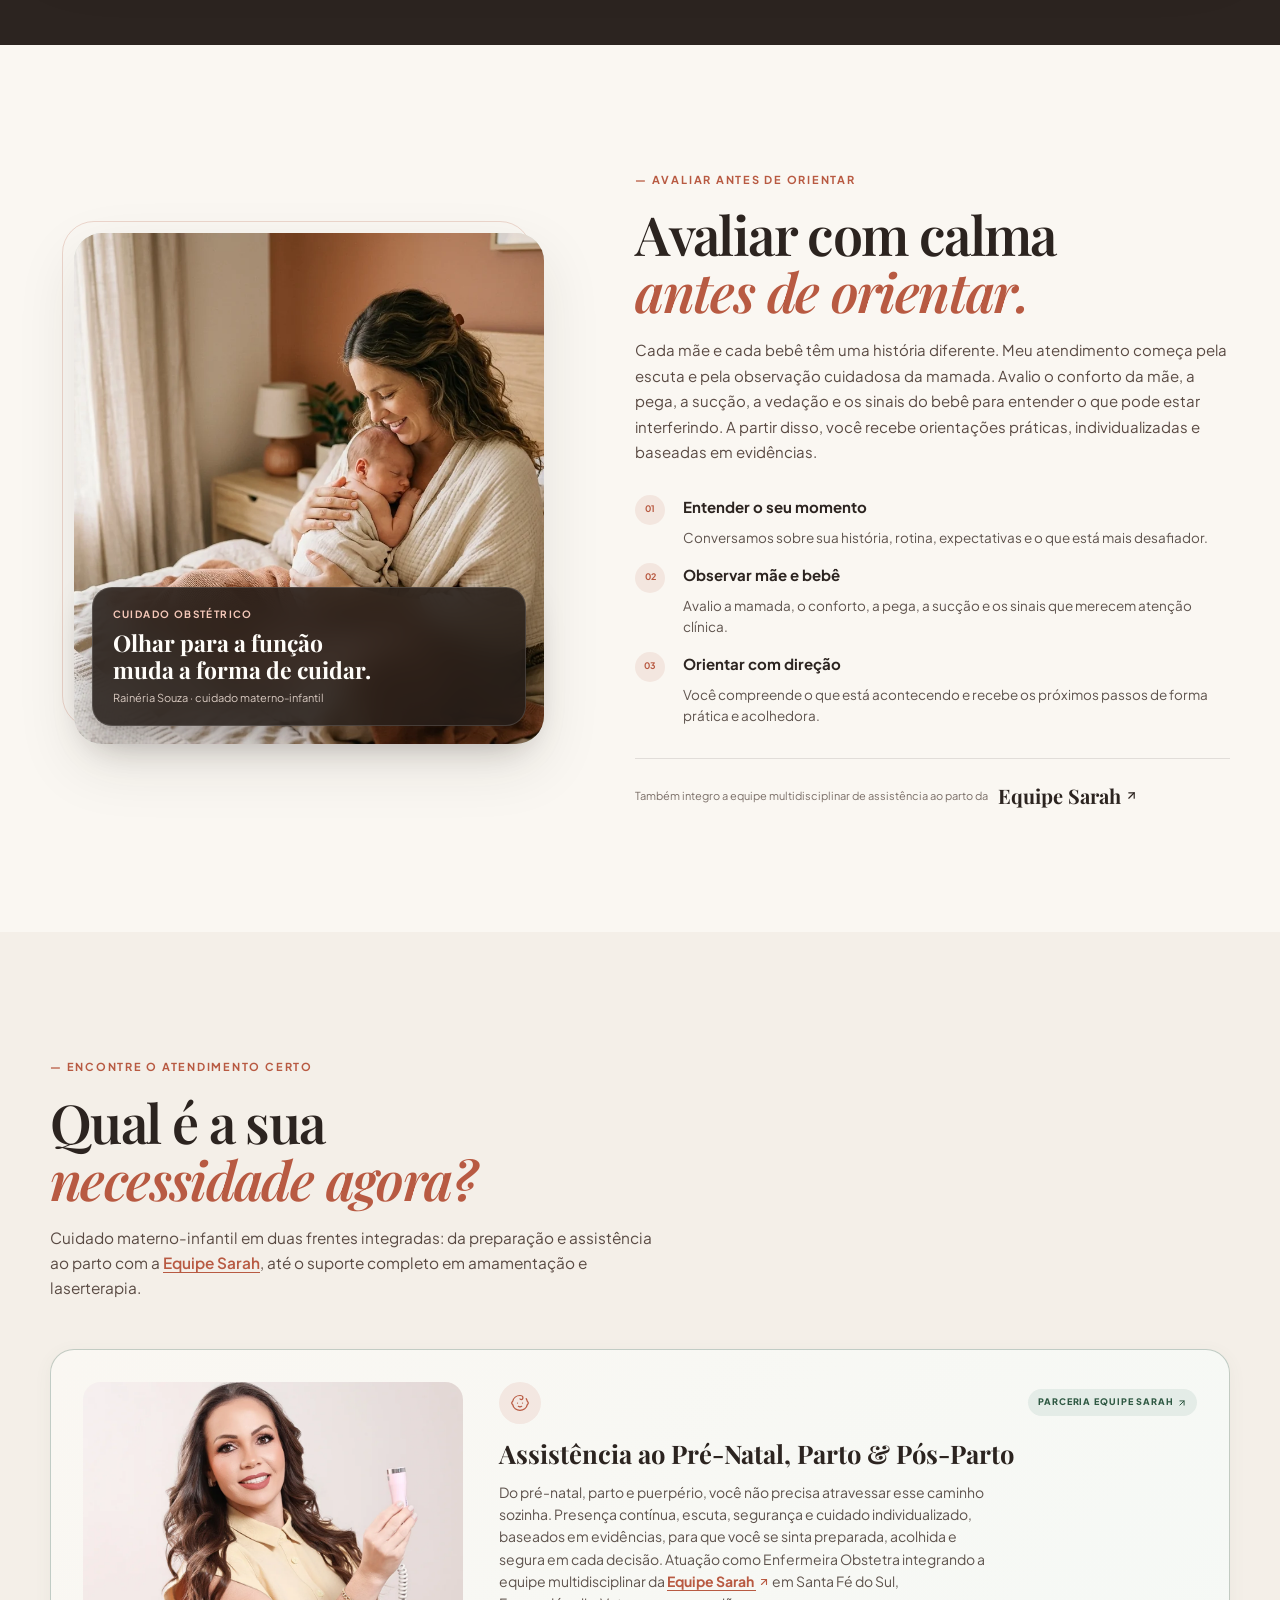
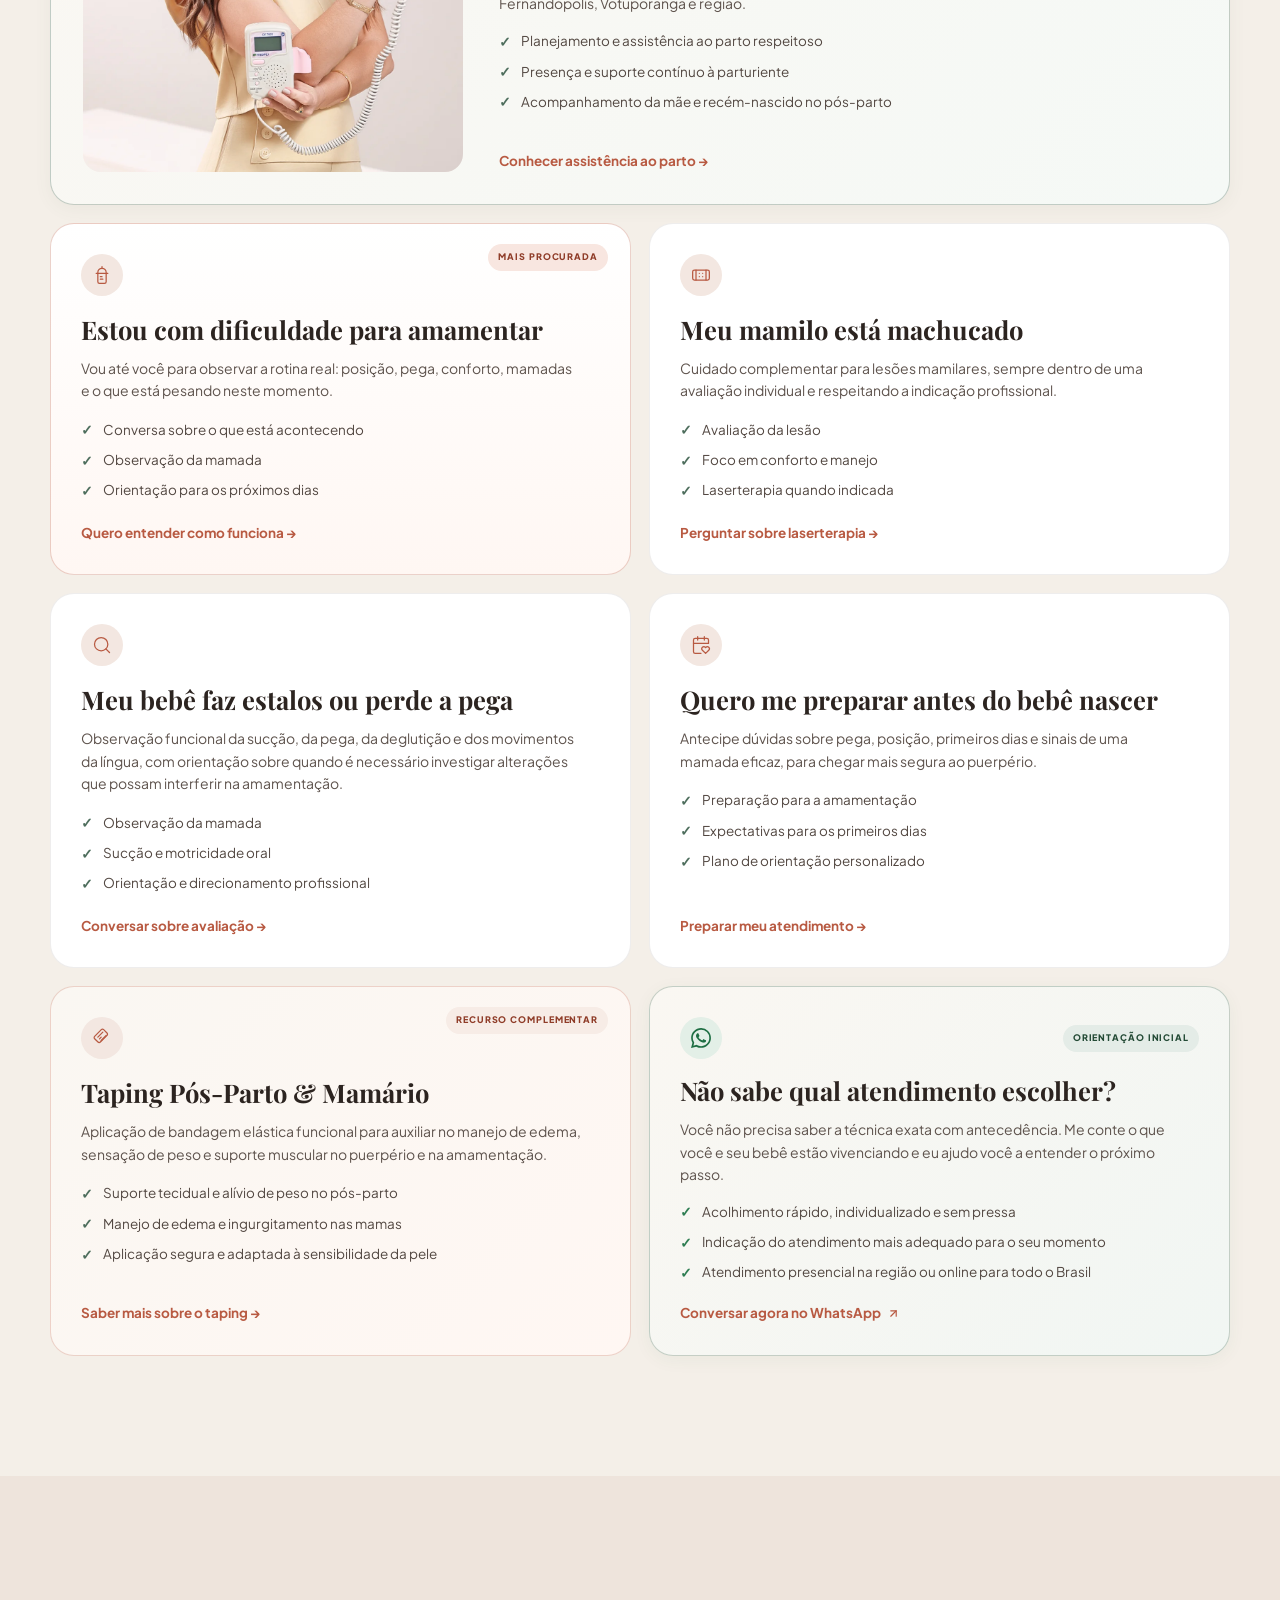
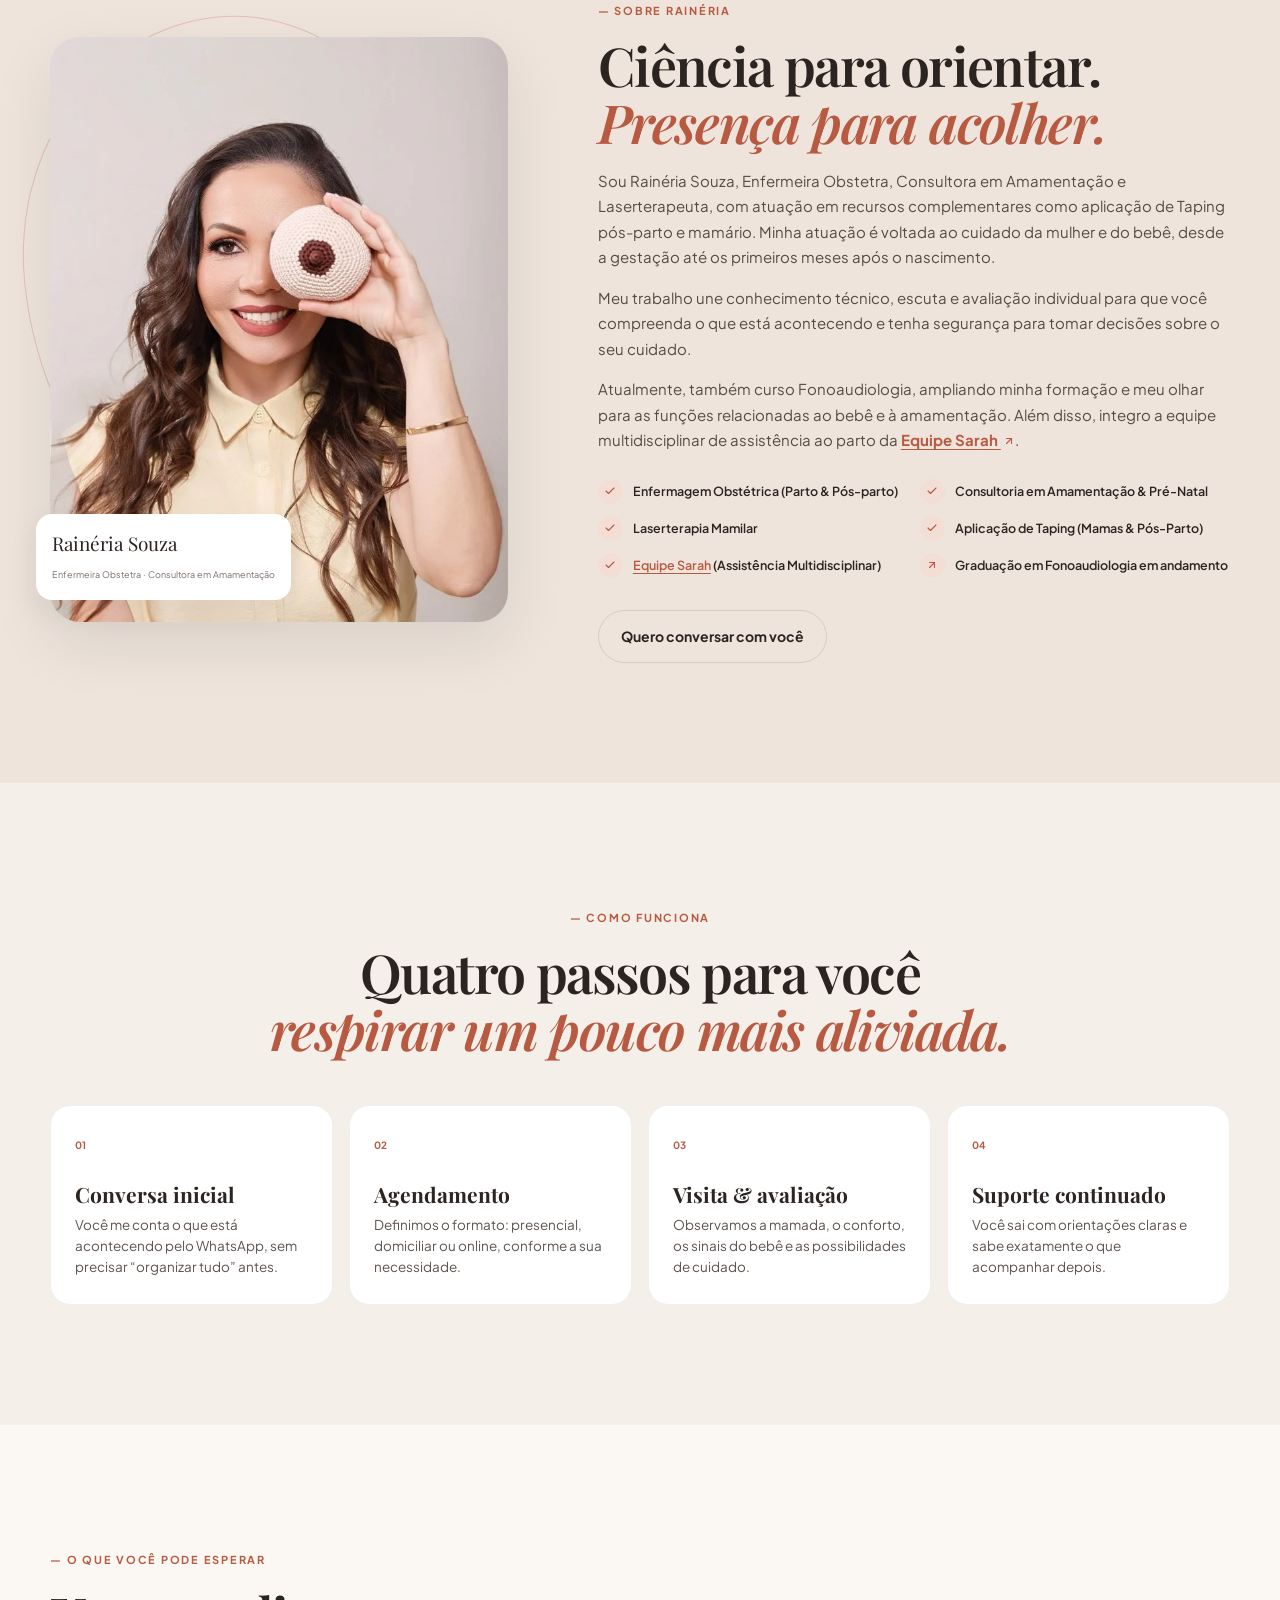
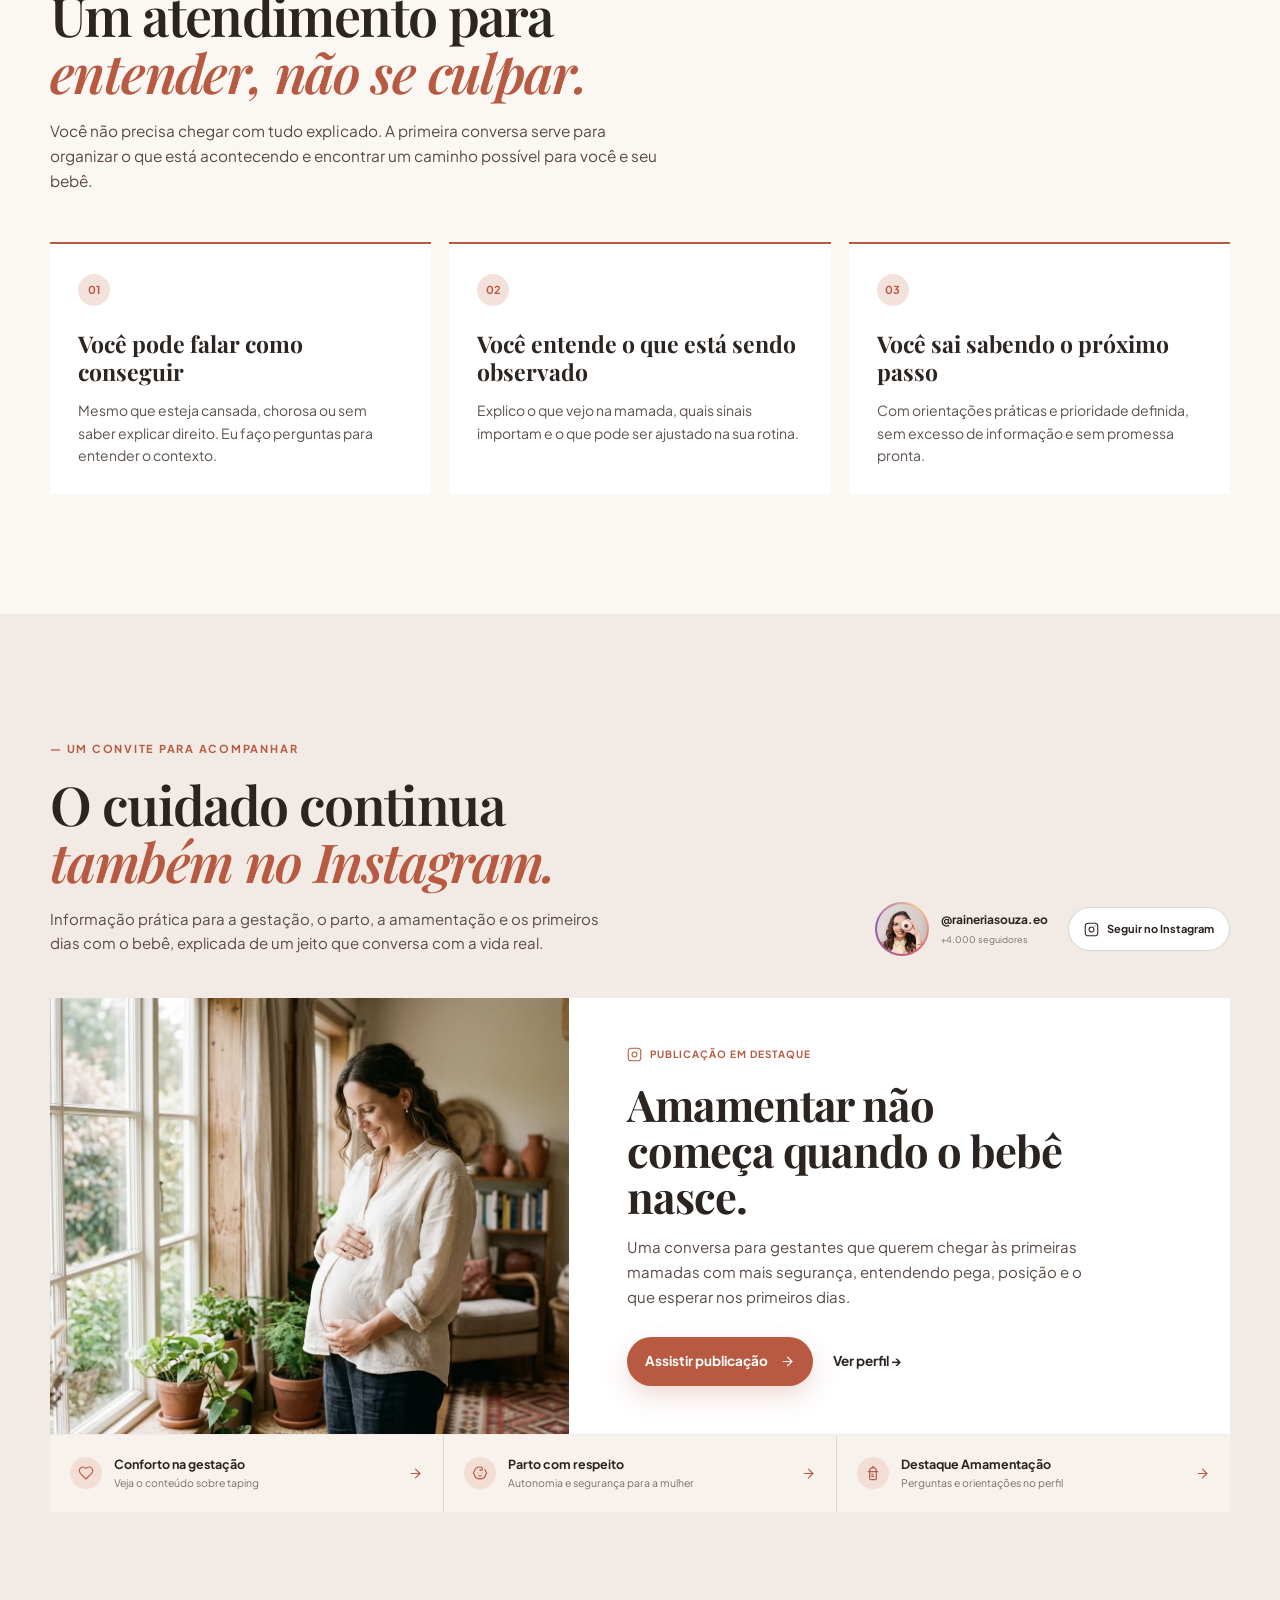
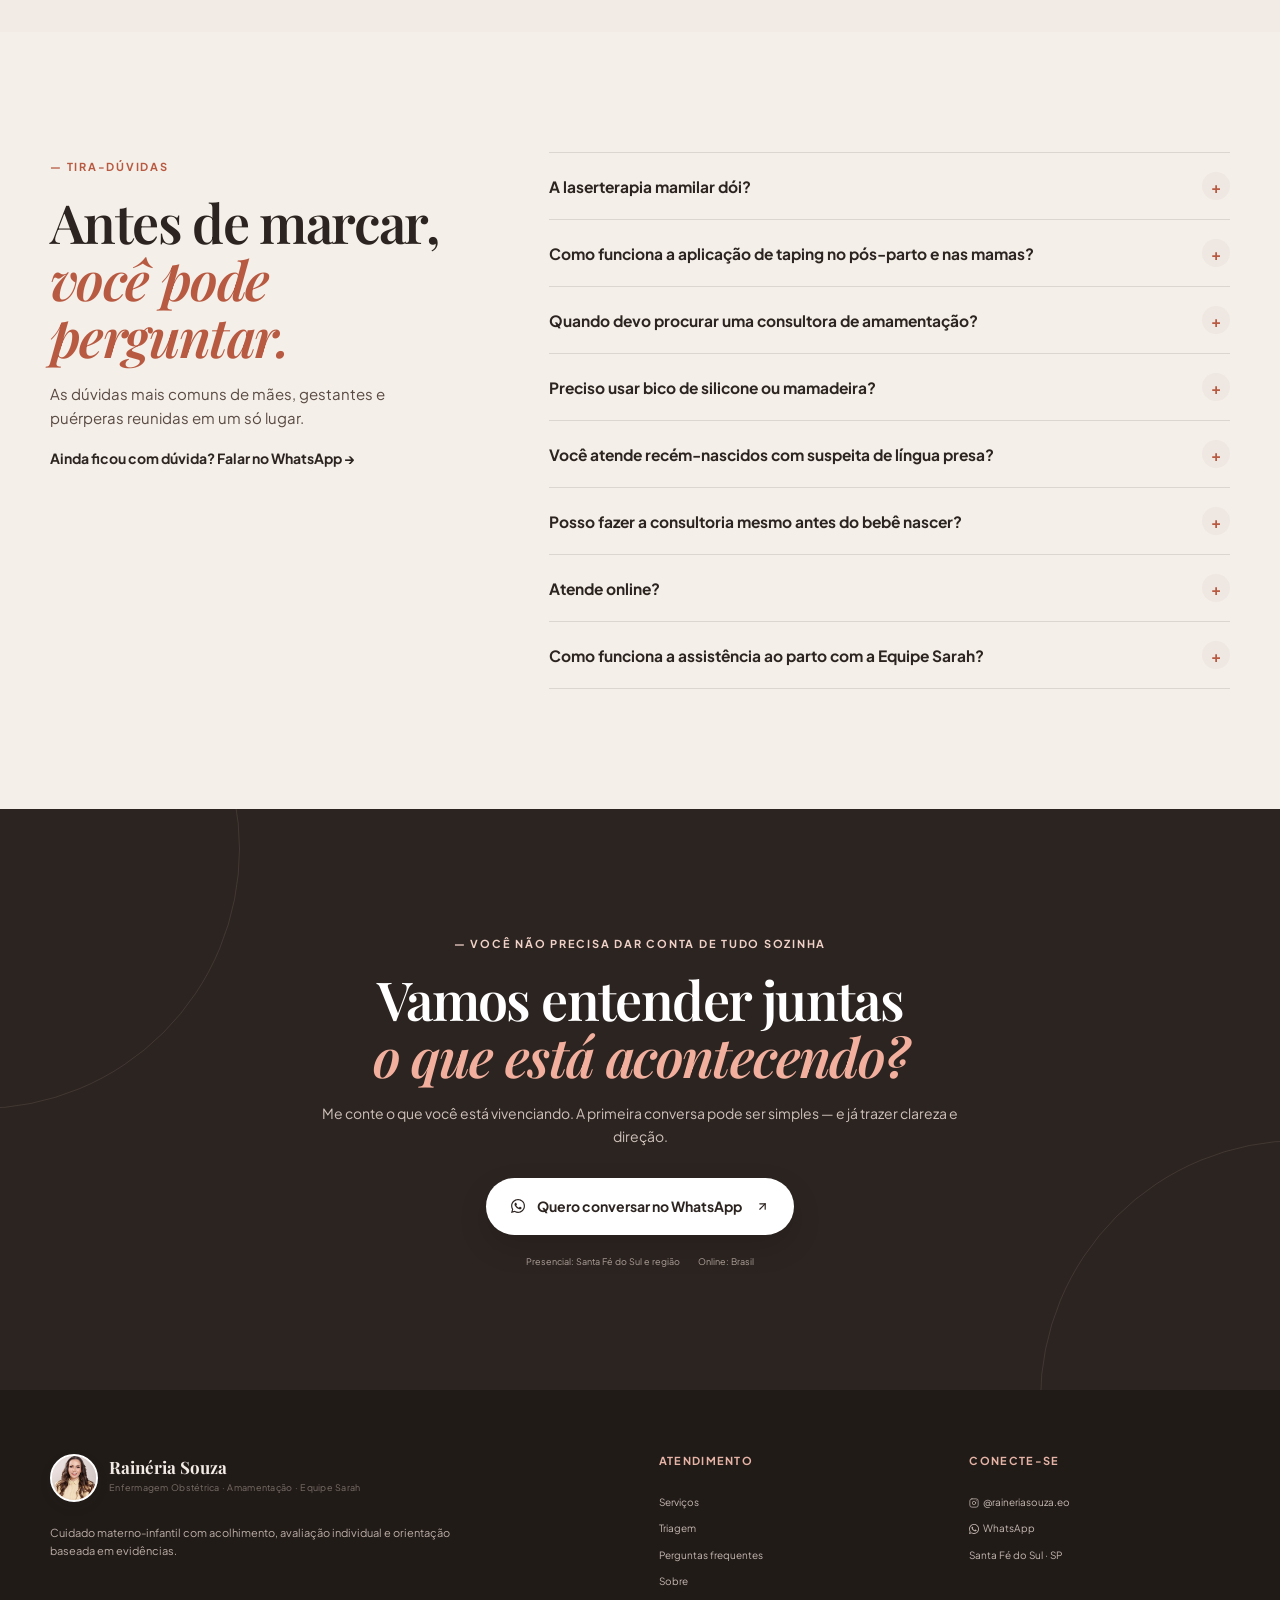
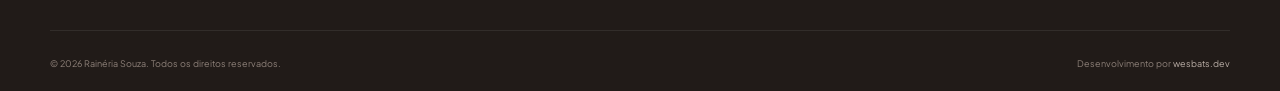
==== commit 7f523823: "copy: ajustar titulo do card obstetrico e atualizar cidades de atendimento" ====
--- a/index.html
+++ b/index.html
@@ -679,7 +679,7 @@
                         <use href="#icon-arrow-up-right"></use></svg></a
                   ></span>
                 </div>
-                <h3>Pré-Natal, Parto &amp; Pós-Parto</h3>
+                <h3>Assistência ao Pré-Natal, Parto &amp; Pós-Parto</h3>
                 <p>
                   Do pré-natal, parto e puerpério, você não precisa atravessar esse caminho sozinha. Presença contínua,
                   escuta, segurança e cuidado individualizado, baseados em evidências, para que você se sinta preparada,
@@ -694,7 +694,7 @@
                     ><strong>Equipe Sarah</strong>
                     <svg class="icon icon-partner-arrow" aria-hidden="true"><use href="#icon-arrow-up-right"></use></svg
                   ></a>
-                  em Santa Fé do Sul, Jales e região.
+                  em Santa Fé do Sul, Fernandópolis, Votuporanga e região.
                 </p>
                 <ul>
                   <li>Planejamento e assistência ao parto respeitoso</li>
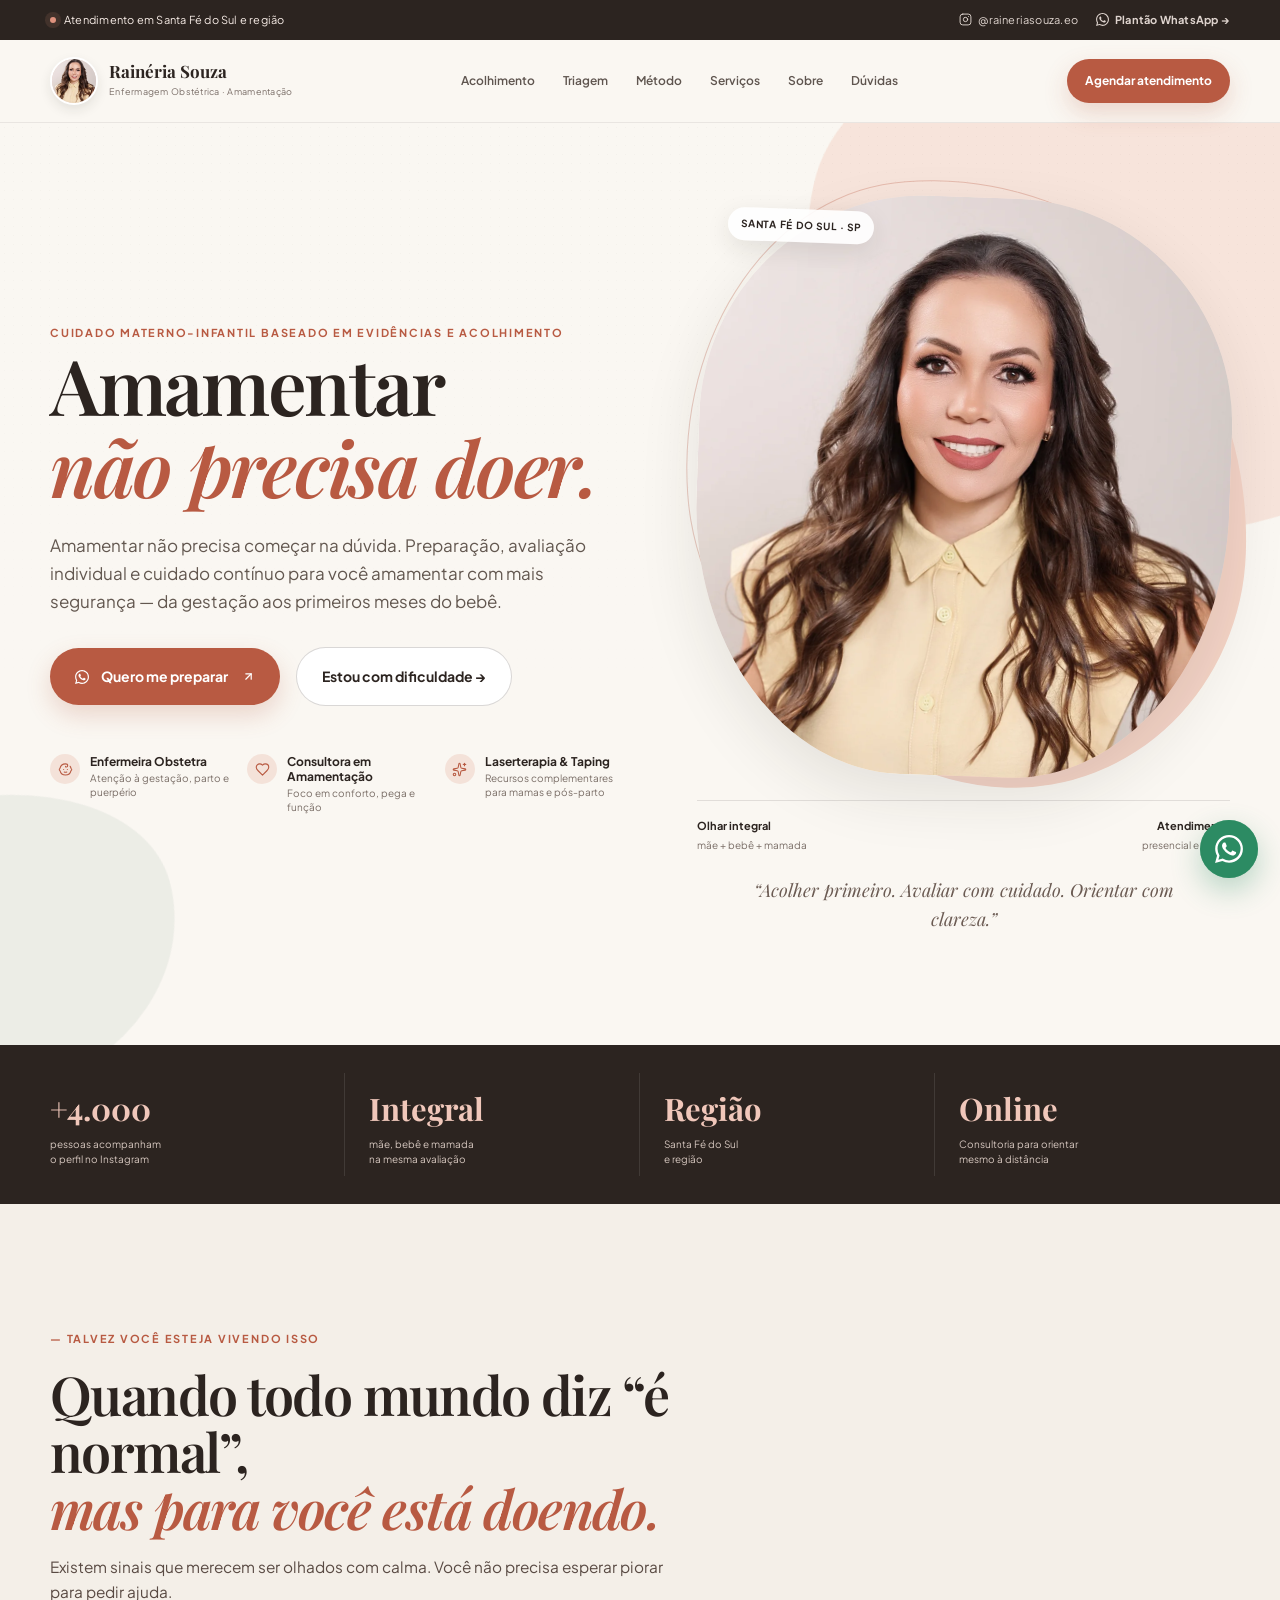
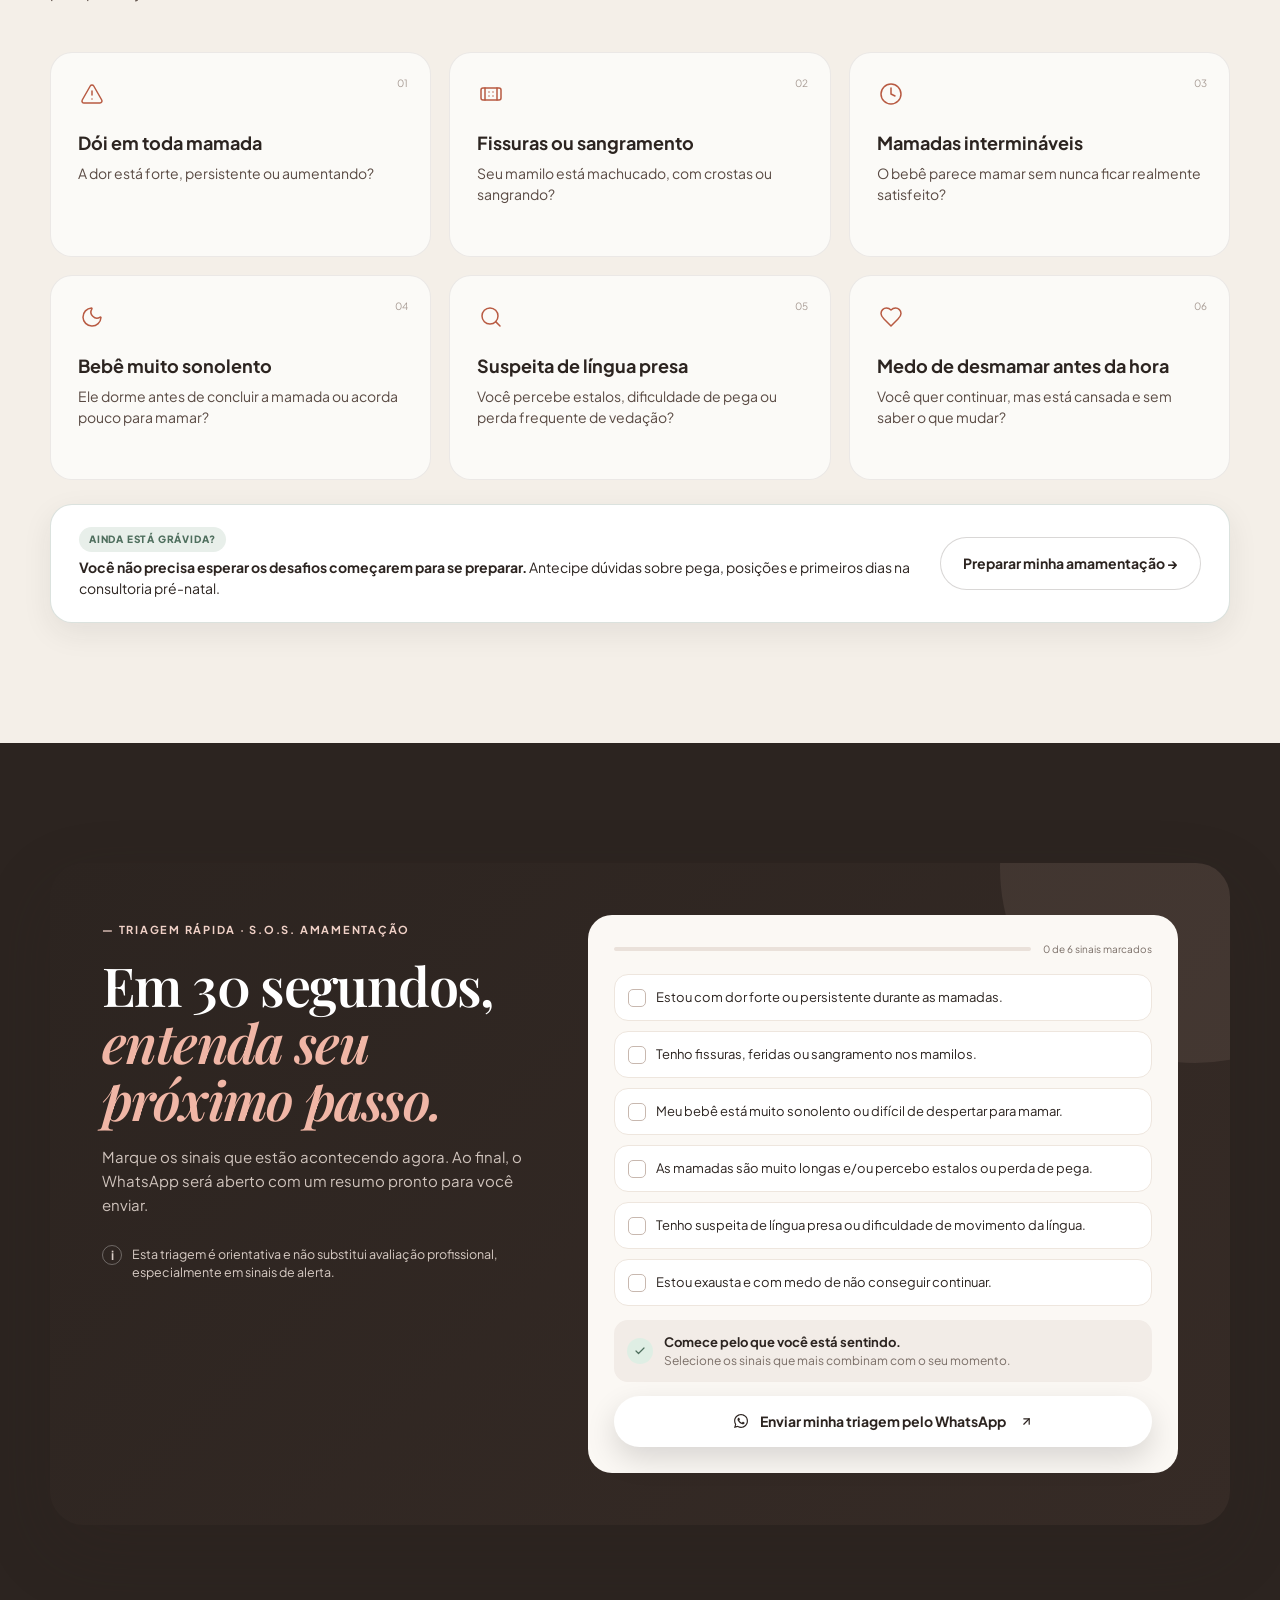
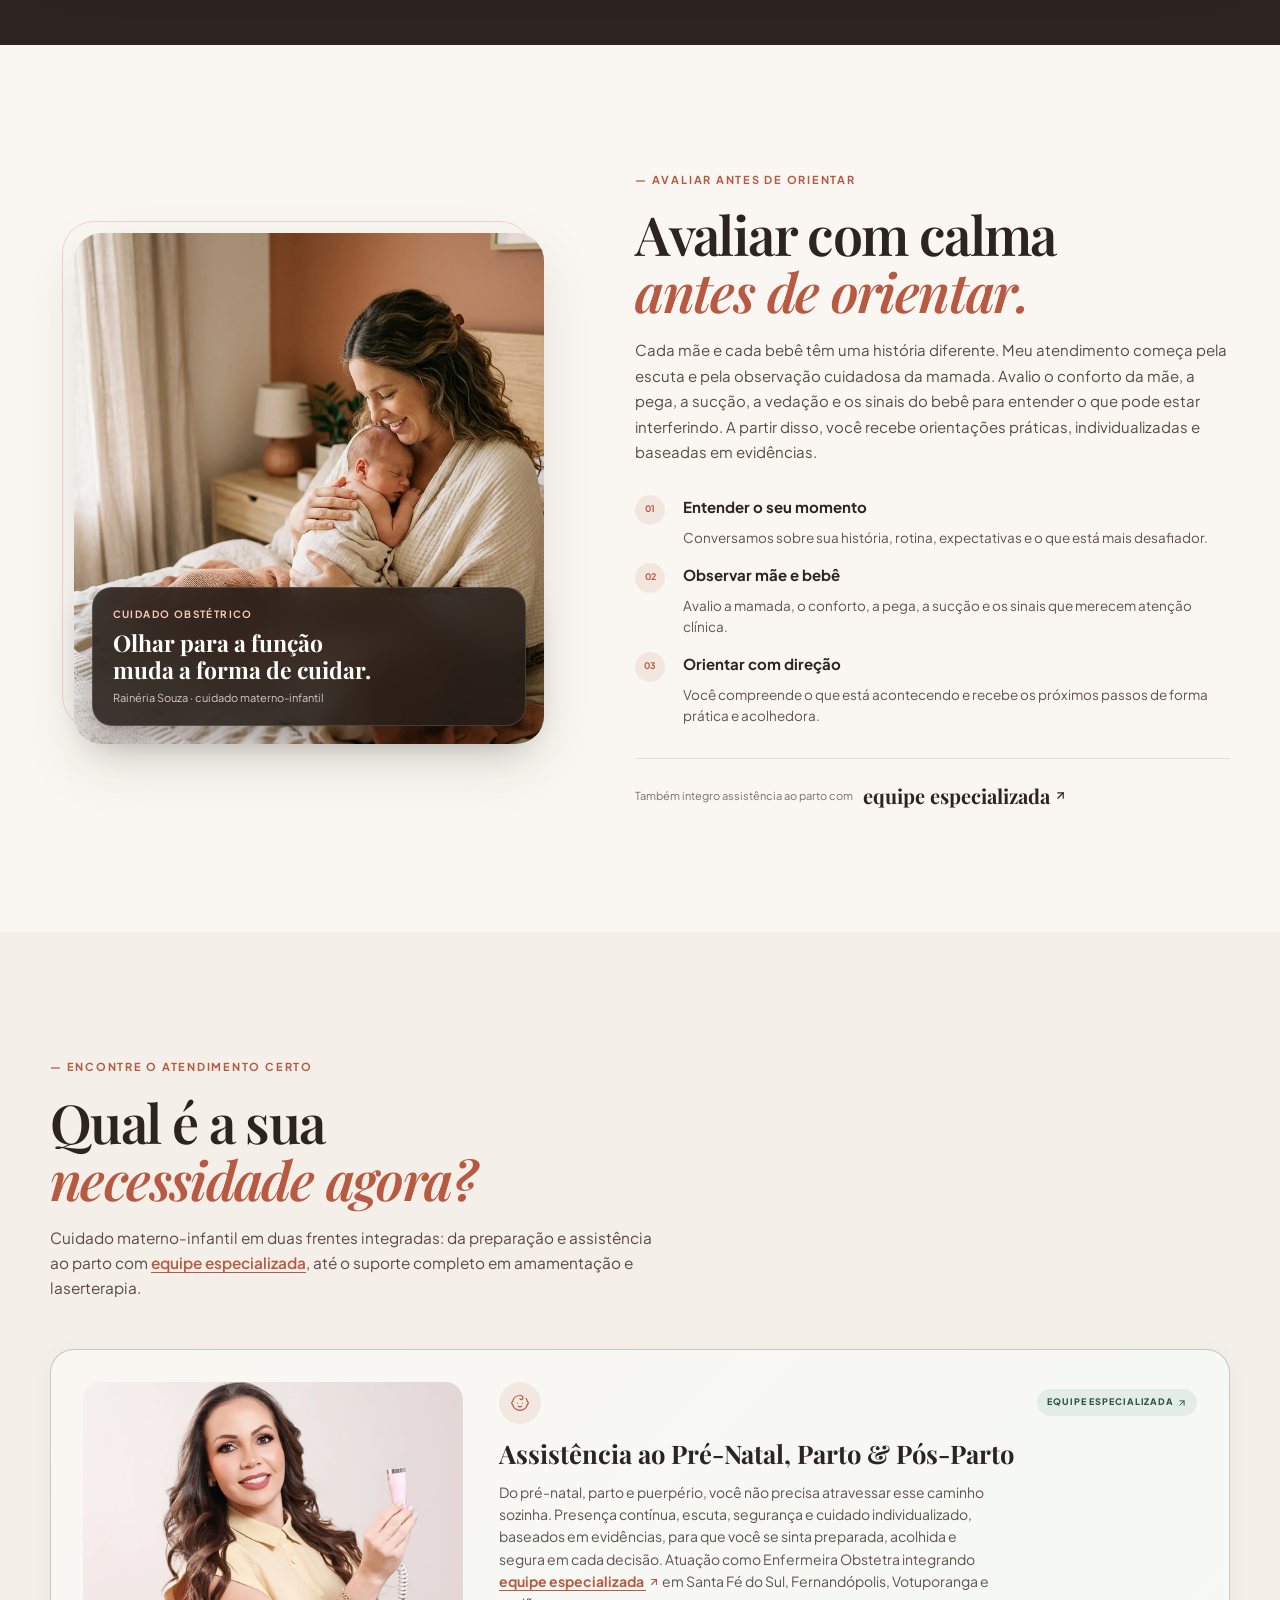
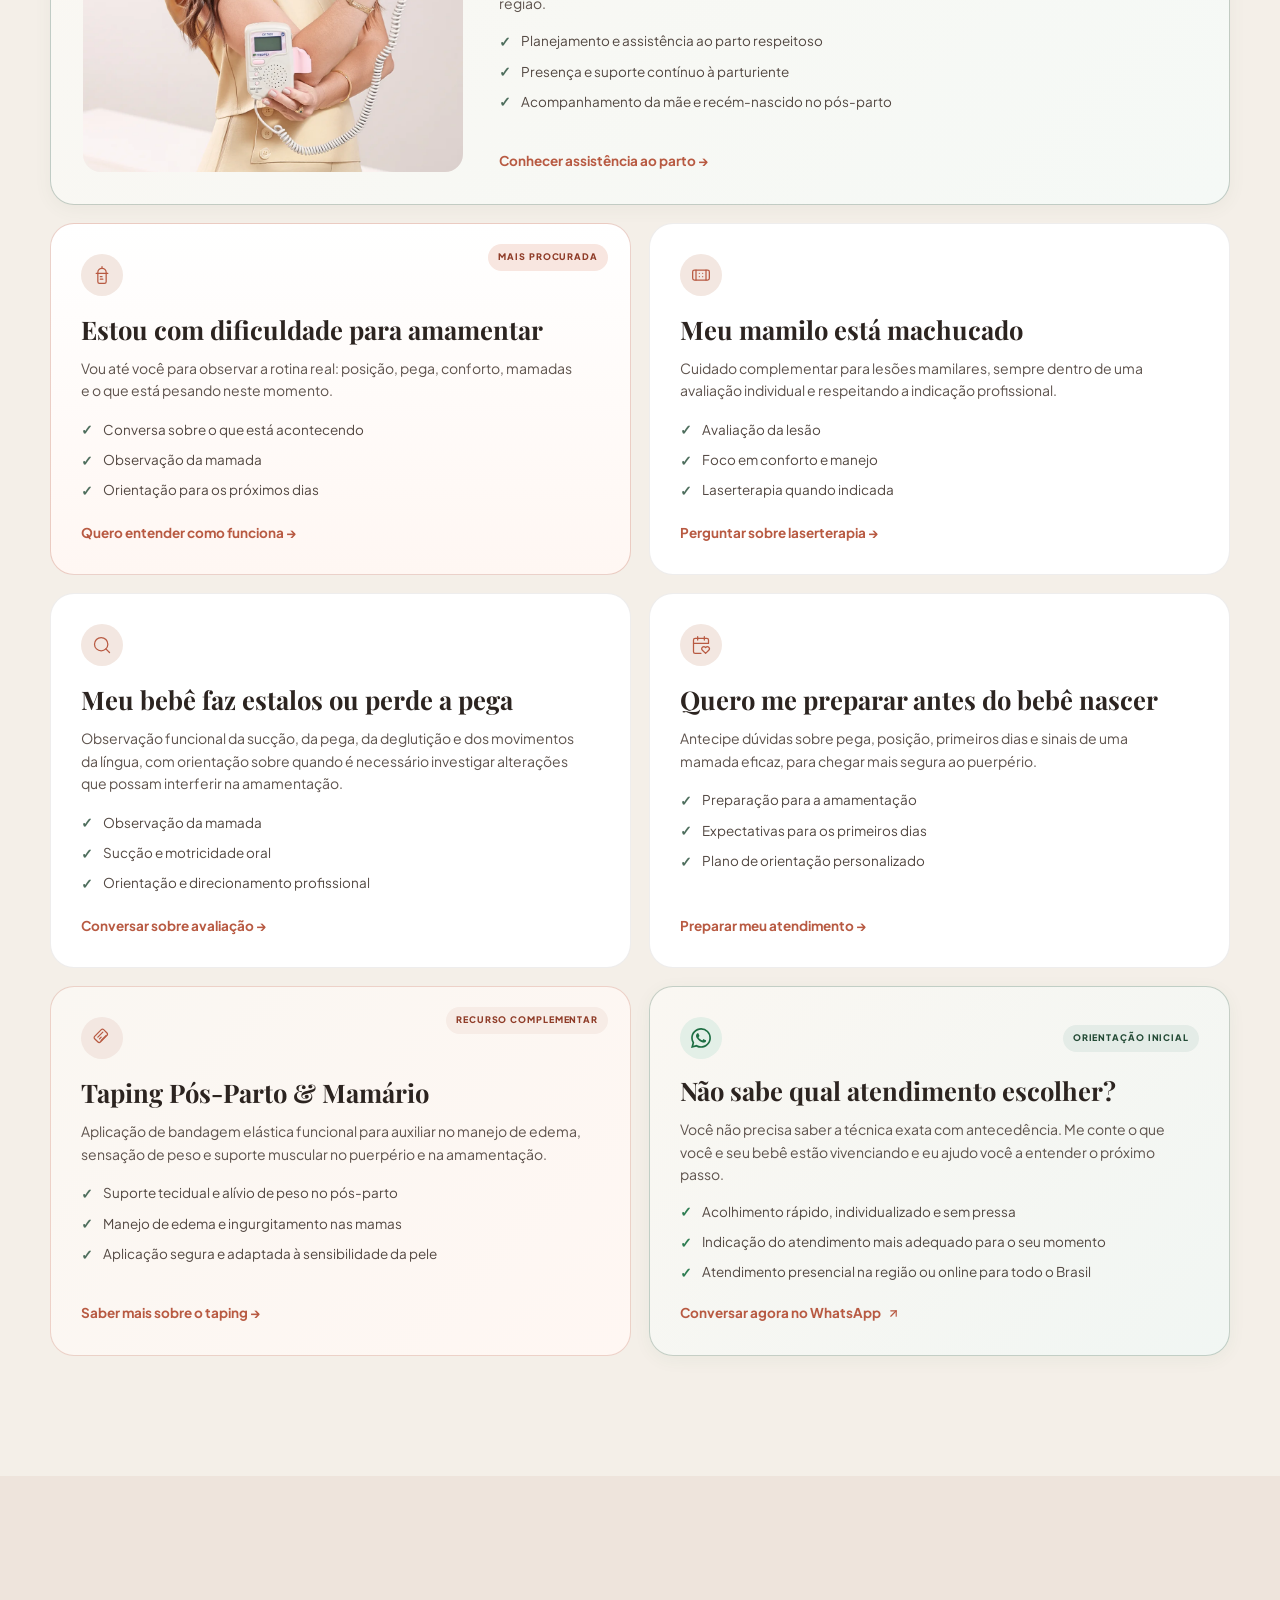
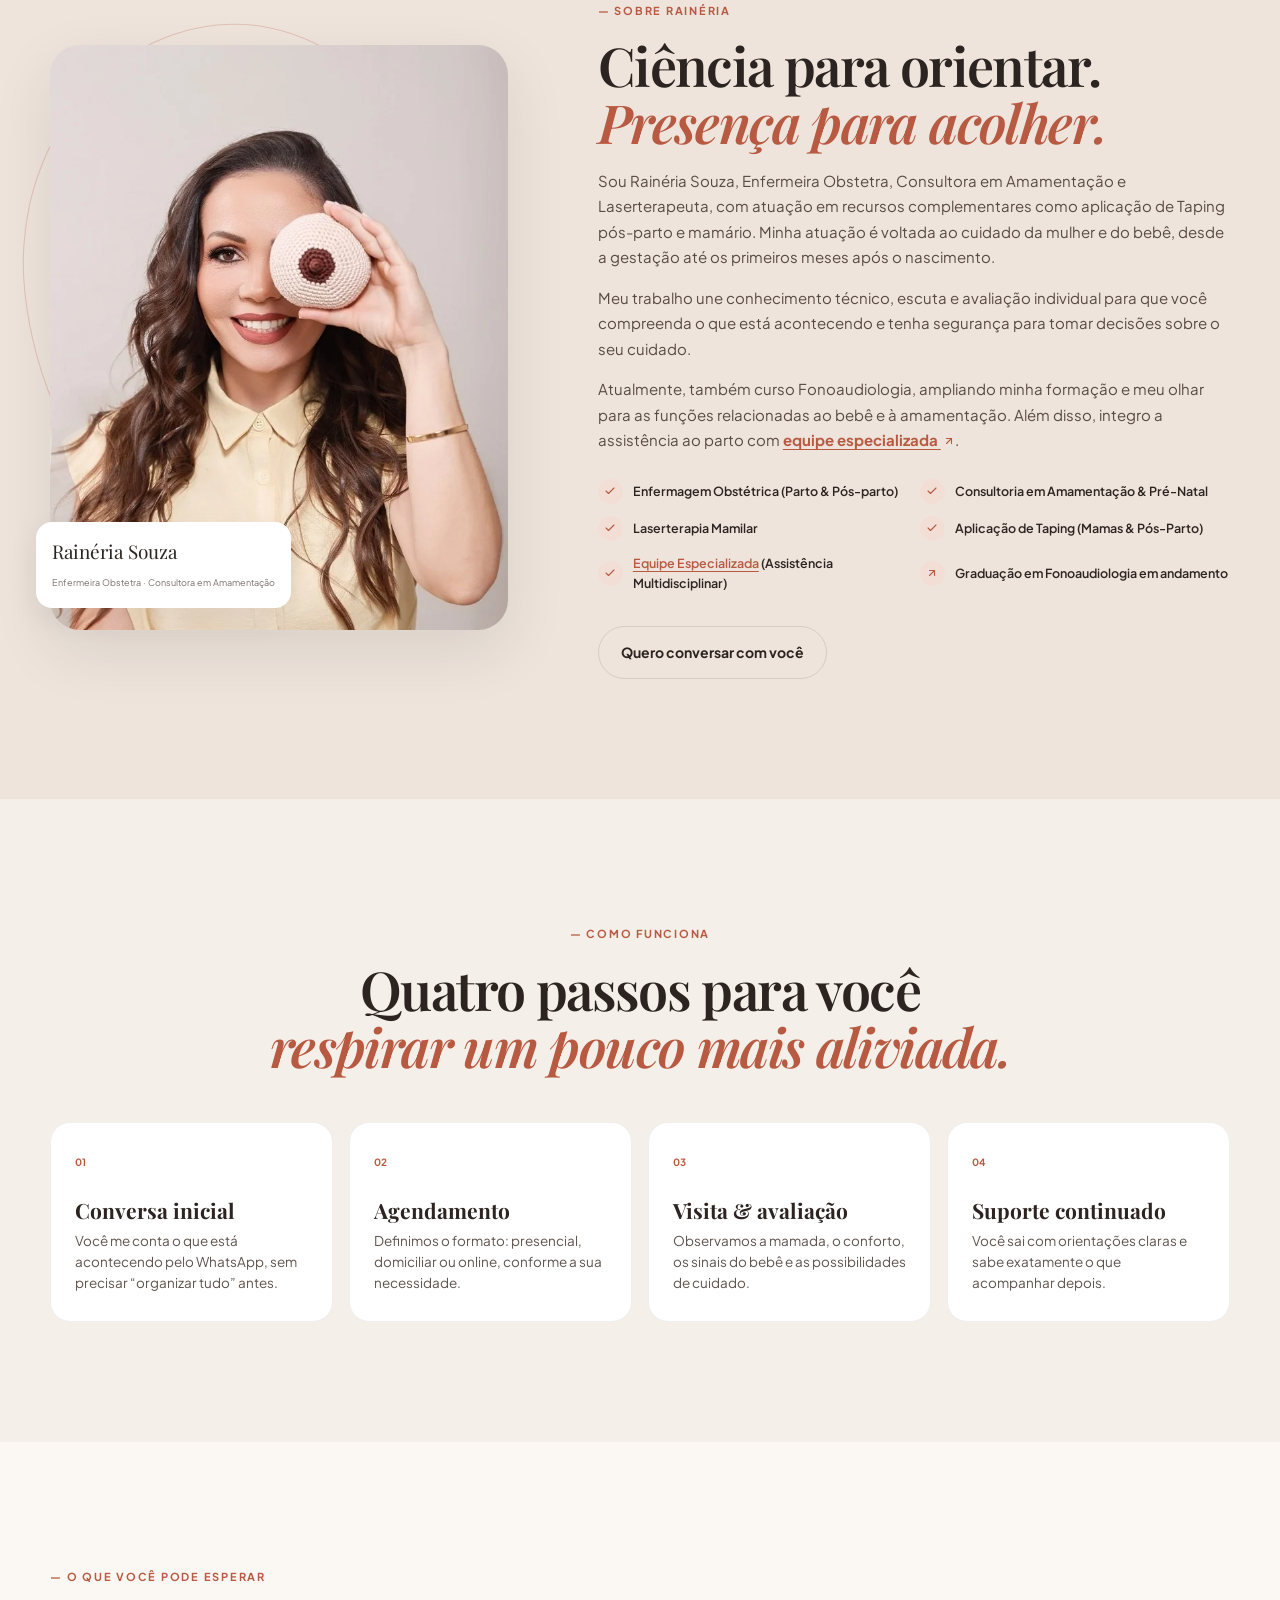
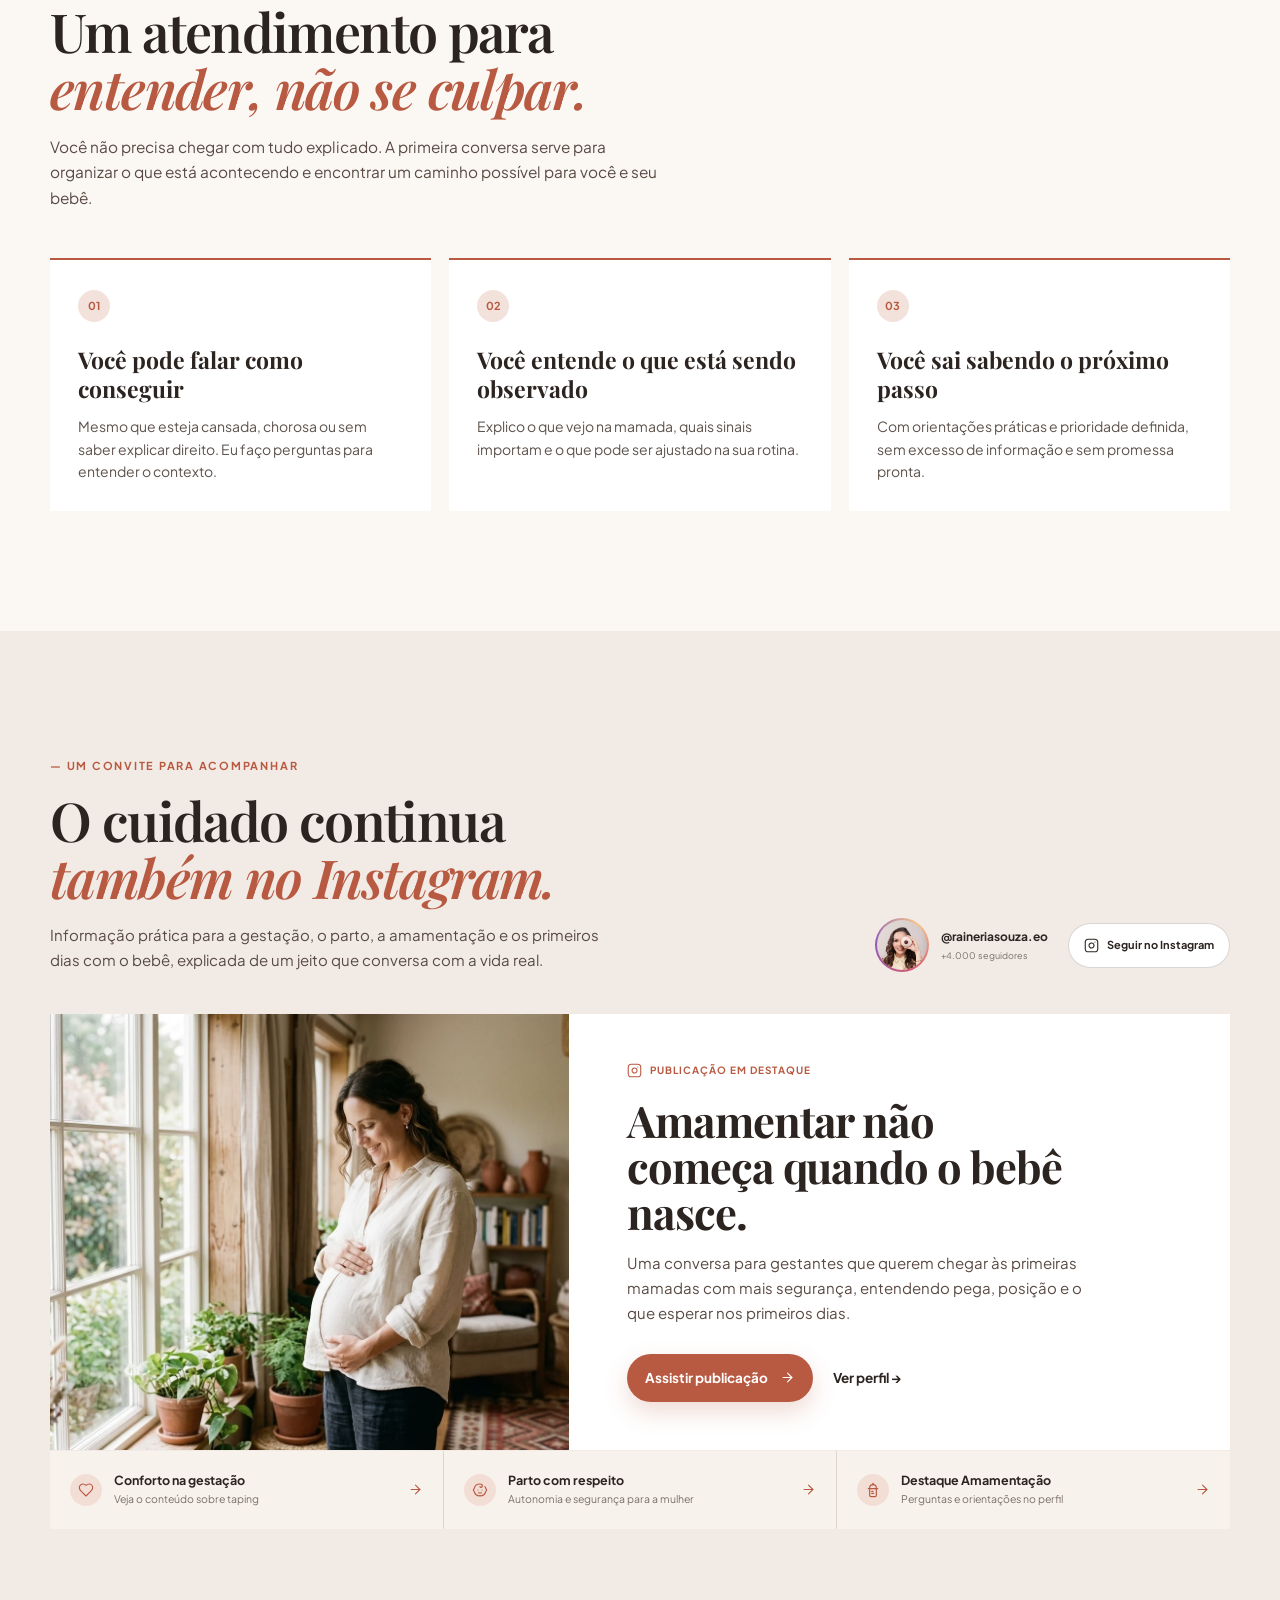
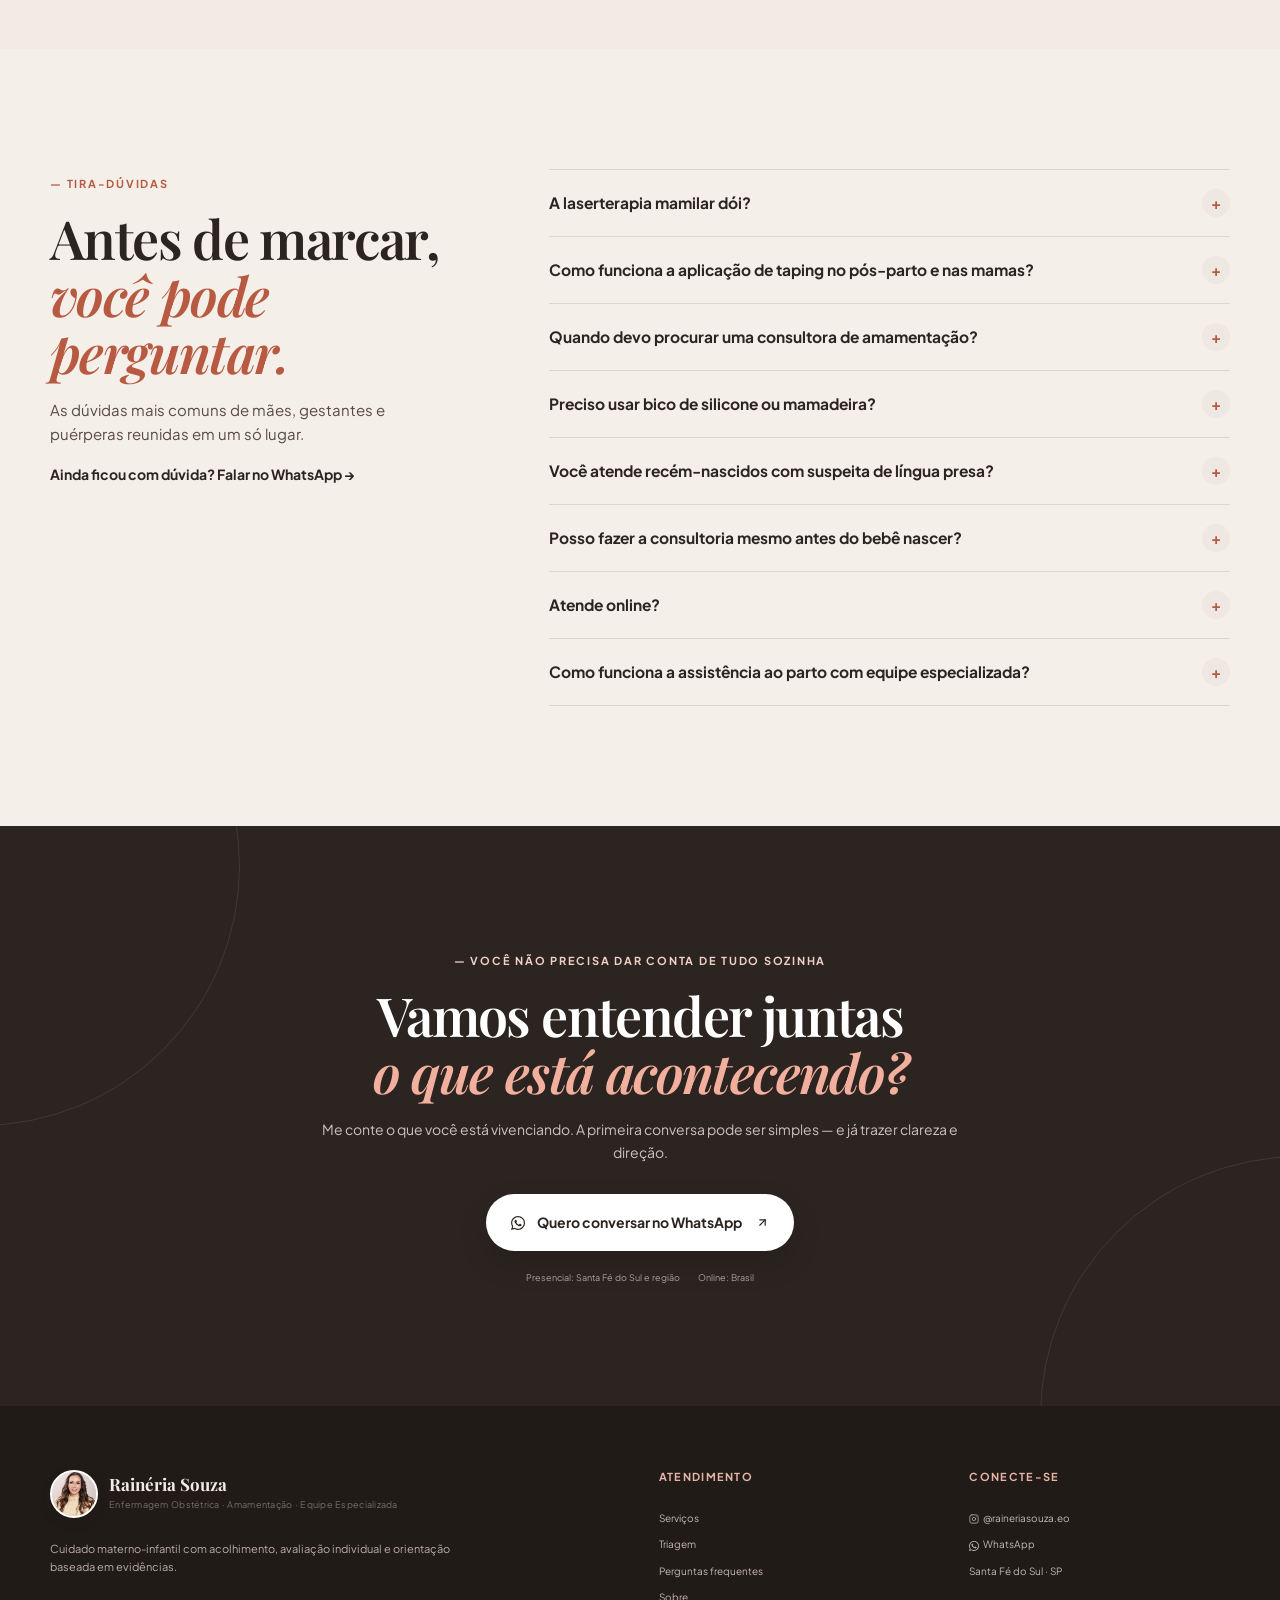
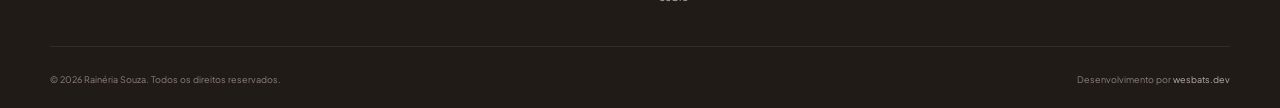
==== commit 74fbd4ce: "feat(seo): atualizar dominio para raineriasouza.com.br, substituir Equipe Sarah por equipe especiali" ====
--- a/index.html
+++ b/index.html
@@ -11,10 +11,10 @@
     />
     <meta
       name="keywords"
-      content="consultora em amamentação em Santa Fé do Sul, consultora em amamentação em Jales, enfermeira obstetra, laserterapia mamilar, avaliação da pega e sucção, teste da linguinha, consultoria pré-natal"
+      content="consultora em amamentação em Santa Fé do Sul, consultora em amamentação na região, enfermeira obstetra, laserterapia mamilar, avaliação da pega e sucção, teste da linguinha, consultoria pré-natal"
     />
     <meta name="author" content="Rainéria Souza" />
-    <link rel="canonical" href="https://proposta-raineria.wesbats.dev/" />
+    <link rel="canonical" href="https://raineriasouza.com.br/" />
 
     <!-- Favicon & Icons para Google Search e Navegadores -->
     <link rel="icon" type="image/x-icon" href="favicon.ico" />
@@ -29,17 +29,17 @@
     <meta property="og:title" content="Rainéria Souza | Amamentar não precisa doer" />
     <meta
       property="og:description"
-      content="Consultoria em amamentação, laserterapia mamilar e assistência obstétrica ao parto com a Equipe Sarah em Santa Fé do Sul, Jales e região."
+      content="Consultoria em amamentação, laserterapia mamilar e assistência obstétrica ao parto com equipe especializada em Santa Fé do Sul e região."
     />
-    <meta property="og:url" content="https://proposta-raineria.wesbats.dev/" />
-    <meta property="og:image" content="https://proposta-raineria.wesbats.dev/og-image.jpg" />
-    <meta property="og:image:secure_url" content="https://proposta-raineria.wesbats.dev/og-image.jpg" />
+    <meta property="og:url" content="https://raineriasouza.com.br/" />
+    <meta property="og:image" content="https://raineriasouza.com.br/og-image.jpg" />
+    <meta property="og:image:secure_url" content="https://raineriasouza.com.br/og-image.jpg" />
     <meta property="og:image:type" content="image/jpeg" />
     <meta property="og:image:width" content="1200" />
     <meta property="og:image:height" content="630" />
     <meta
       property="og:image:alt"
-      content="Rainéria Souza - Consultoria em Amamentação, Cuidado Obstétrico e Equipe Sarah"
+      content="Rainéria Souza - Consultoria em Amamentação, Cuidado Obstétrico e Equipe Especializada"
     />
 
     <!-- Twitter Card -->
@@ -47,9 +47,9 @@
     <meta name="twitter:title" content="Rainéria Souza | Amamentar não precisa doer" />
     <meta
       name="twitter:description"
-      content="Consultoria em amamentação, laserterapia mamilar e assistência obstétrica ao parto com a Equipe Sarah em Santa Fé do Sul, Jales e região."
+      content="Consultoria em amamentação, laserterapia mamilar e assistência obstétrica ao parto com equipe especializada em Santa Fé do Sul e região."
     />
-    <meta name="twitter:image" content="https://proposta-raineria.wesbats.dev/og-image.jpg" />
+    <meta name="twitter:image" content="https://raineriasouza.com.br/og-image.jpg" />
 
     <link rel="preconnect" href="https://fonts.googleapis.com" />
     <link rel="preconnect" href="https://fonts.gstatic.com" crossorigin />
@@ -67,9 +67,9 @@
         "name": "Rainéria Souza",
         "alternateName": "Rainéria Souza - Cuidado Obstétrico",
         "description": "Enfermeira Obstetra, Consultora em Amamentação e Laserterapeuta, com atendimento presencial e domiciliar em Santa Fé do Sul e região, além de consultoria online para todo o Brasil.",
-        "image": "https://proposta-raineria.wesbats.dev/og-image.jpg",
-        "logo": "https://proposta-raineria.wesbats.dev/assets/images/logo.png",
-        "url": "https://proposta-raineria.wesbats.dev/",
+        "image": "https://raineriasouza.com.br/og-image.jpg",
+        "logo": "https://raineriasouza.com.br/assets/images/logo.png",
+        "url": "https://raineriasouza.com.br/",
         "telephone": "+55 17 99755-7070",
         "priceRange": "$$",
         "address": {
@@ -79,14 +79,8 @@
           "addressCountry": "BR"
         },
         "sameAs": ["https://www.instagram.com/raineriasouza.eo/"],
-        "memberOf": {
-          "@type": "MedicalOrganization",
-          "name": "Projeto Sarah",
-          "url": "https://projetosarah.com.br/"
-        },
         "areaServed": [
-          { "@type": "City", "name": "Santa Fé do Sul", "containedInPlace": { "@type": "State", "name": "São Paulo" } },
-          { "@type": "City", "name": "Jales", "containedInPlace": { "@type": "State", "name": "São Paulo" } }
+          { "@type": "City", "name": "Santa Fé do Sul", "containedInPlace": { "@type": "State", "name": "São Paulo" } }
         ],
         "medicalSpecialty": ["Obstetrics", "LactationConsultant"],
         "knowsAbout": [
@@ -97,7 +91,7 @@
           "Frênulo Lingual e Sucção",
           "Consultoria Pré-Natal",
           "Assistência ao Parto Respeitoso",
-          "Equipe Sarah",
+          "Equipe Multidisciplinar Especializada",
           "Aplicação de Taping Pós-Parto e Mamário"
         ],
         "availableService": [
@@ -105,7 +99,7 @@
           { "@type": "MedicalTherapy", "name": "Laserterapia Mamilar para Fissuras" },
           { "@type": "MedicalTherapy", "name": "Avaliação Funcional da Sucção e Frênulo" },
           { "@type": "MedicalTherapy", "name": "Consultoria Pré-Natal de Amamentação" },
-          { "@type": "MedicalTherapy", "name": "Assistência ao Parto e Pós-Parto com a Equipe Sarah" },
+          { "@type": "MedicalTherapy", "name": "Assistência ao Parto e Pós-Parto com Equipe Especializada" },
           { "@type": "MedicalTherapy", "name": "Aplicação de Taping no Pós-Parto e Mamas" }
         ]
       }
@@ -621,14 +615,14 @@
               </div>
             </div>
             <div class="project-signature">
-              <span>Também integro a equipe multidisciplinar de assistência ao parto da</span>
+              <span>Também integro assistência ao parto com</span>
               <a
-                href="https://projetosarah.com.br/"
+                href="https://www.instagram.com/p/DcjH_BTHHcm/?img_index=1&amp;stkn=NzV2cDVhZG9qN3ps"
                 target="_blank"
                 rel="noopener noreferrer"
                 class="partner-link"
-                title="Conhecer o site do Projeto Sarah"
-                ><strong>Equipe Sarah</strong>
+                title="Ver no Instagram a importância da equipe especializada"
+                ><strong>equipe especializada</strong>
                 <svg class="icon icon-partner-arrow" aria-hidden="true"><use href="#icon-arrow-up-right"></use></svg
               ></a>
             </div>
@@ -642,14 +636,14 @@
             <span class="eyebrow">— Encontre o atendimento certo</span>
             <h2>Qual é a sua<br /><em>necessidade agora?</em></h2>
             <p>
-              Cuidado materno-infantil em duas frentes integradas: da preparação e assistência ao parto com a
+              Cuidado materno-infantil em duas frentes integradas: da preparação e assistência ao parto com
               <a
-                href="https://projetosarah.com.br/"
+                href="https://www.instagram.com/p/DcjH_BTHHcm/?img_index=1&amp;stkn=NzV2cDVhZG9qN3ps"
                 target="_blank"
                 rel="noopener noreferrer"
                 class="text-link-inline"
-                title="Visitar o site do Projeto Sarah"
-                >Equipe Sarah</a
+                title="Ver post sobre a importância da equipe especializada"
+                >equipe especializada</a
               >, até o suporte completo em amamentação e laserterapia.
             </p>
           </div>
@@ -673,8 +667,11 @@
                     ><svg class="icon"><use href="#icon-mother"></use></svg
                   ></span>
                   <span class="service-tag service-tag-obstetric"
-                    ><a href="https://projetosarah.com.br/" target="_blank" rel="noopener noreferrer"
-                      >Parceria Equipe Sarah
+                    ><a
+                      href="https://www.instagram.com/p/DcjH_BTHHcm/?img_index=1&amp;stkn=NzV2cDVhZG9qN3ps"
+                      target="_blank"
+                      rel="noopener noreferrer"
+                      >Equipe Especializada
                       <svg class="icon icon-partner-arrow" aria-hidden="true">
                         <use href="#icon-arrow-up-right"></use></svg></a
                   ></span>
@@ -683,15 +680,14 @@
                 <p>
                   Do pré-natal, parto e puerpério, você não precisa atravessar esse caminho sozinha. Presença contínua,
                   escuta, segurança e cuidado individualizado, baseados em evidências, para que você se sinta preparada,
-                  acolhida e segura em cada decisão. Atuação como Enfermeira Obstetra integrando a equipe
-                  multidisciplinar da
+                  acolhida e segura em cada decisão. Atuação como Enfermeira Obstetra integrando
                   <a
-                    href="https://projetosarah.com.br/"
+                    href="https://www.instagram.com/p/DcjH_BTHHcm/?img_index=1&amp;stkn=NzV2cDVhZG9qN3ps"
                     target="_blank"
                     rel="noopener noreferrer"
                     class="text-link-inline"
-                    title="Conhecer o site do Projeto Sarah"
-                    ><strong>Equipe Sarah</strong>
+                    title="Conhecer a importância da equipe especializada"
+                    ><strong>equipe especializada</strong>
                     <svg class="icon icon-partner-arrow" aria-hidden="true"><use href="#icon-arrow-up-right"></use></svg
                   ></a>
                   em Santa Fé do Sul, Fernandópolis, Votuporanga e região.
@@ -702,7 +698,7 @@
                   <li>Acompanhamento da mãe e recém-nascido no pós-parto</li>
                 </ul>
                 <a
-                  href="https://wa.me/5517997557070?text=Ol%C3%A1%2C%20Rain%C3%A9ria!%20Gostaria%20de%20conversar%20sobre%20a%20assist%C3%AAncia%20ao%20parto%20e%20atendimento%20com%20a%20Equipe%20Sarah."
+                  href="https://wa.me/5517997557070?text=Ol%C3%A1%2C%20Rain%C3%A9ria!%20Gostaria%20de%20conversar%20sobre%20a%20assist%C3%AAncia%20ao%20parto%20e%20atendimento%20com%20equipe%20especializada."
                   target="_blank"
                   rel="noopener noreferrer"
                   >Conhecer assistência ao parto →</a
@@ -881,14 +877,14 @@
             </p>
             <p>
               Atualmente, também curso Fonoaudiologia, ampliando minha formação e meu olhar para as funções relacionadas
-              ao bebê e à amamentação. Além disso, integro a equipe multidisciplinar de assistência ao parto da
+              ao bebê e à amamentação. Além disso, integro a assistência ao parto com
               <a
-                href="https://projetosarah.com.br/"
+                href="https://www.instagram.com/p/DcjH_BTHHcm/?img_index=1&amp;stkn=NzV2cDVhZG9qN3ps"
                 target="_blank"
                 rel="noopener noreferrer"
                 class="text-link-inline"
-                title="Visitar o site do Projeto Sarah"
-                ><strong>Equipe Sarah</strong>
+                title="Ver post no Instagram sobre a importância da equipe especializada"
+                ><strong>equipe especializada</strong>
                 <svg class="icon icon-partner-arrow" aria-hidden="true"><use href="#icon-arrow-up-right"></use></svg></a
               >.
             </p>
@@ -924,12 +920,12 @@
                 ></span>
                 <strong
                   ><a
-                    href="https://projetosarah.com.br/"
+                    href="https://www.instagram.com/p/DcjH_BTHHcm/?img_index=1&amp;stkn=NzV2cDVhZG9qN3ps"
                     target="_blank"
                     rel="noopener noreferrer"
                     class="text-link-inline"
-                    title="Visitar o site do Projeto Sarah"
-                    >Equipe Sarah</a
+                    title="Conhecer a importância da equipe especializada"
+                    >Equipe Especializada</a
                   >
                   (Assistência Multidisciplinar)</strong
                 >
@@ -1254,20 +1250,20 @@
             </div>
             <div class="faq-item reveal">
               <button class="faq-question" type="button" aria-expanded="false">
-                <span>Como funciona a assistência ao parto com a Equipe Sarah?</span><span class="faq-plus">+</span>
+                <span>Como funciona a assistência ao parto com equipe especializada?</span><span class="faq-plus">+</span>
               </button>
               <div class="faq-answer">
                 <p>
-                  Atuo como enfermeira obstetra na assistência ao parto respeitoso junto à
+                  Atuo como enfermeira obstetra na assistência ao parto respeitoso junto a
                   <a
-                    href="https://projetosarah.com.br/"
+                    href="https://www.instagram.com/p/DcjH_BTHHcm/?img_index=1&amp;stkn=NzV2cDVhZG9qN3ps"
                     target="_blank"
                     rel="noopener noreferrer"
                     class="text-link-inline"
-                    title="Visitar o site do Projeto Sarah"
-                    >Equipe Sarah</a
+                    title="Ver post no Instagram sobre a importância da equipe especializada"
+                    >equipe especializada</a
                   >. Oferecemos um acompanhamento multiprofissional com foco na segurança e no protagonismo da mulher,
-                  atendendo Santa Fe do Sul, Fernandópolis, Votuporanga e região.
+                  atendendo Santa Fé do Sul, Fernandópolis, Votuporanga e região.
                 </p>
               </div>
             </div>
@@ -1313,7 +1309,7 @@
               />
             </span>
             <span class="brand-copy"
-              ><strong>Rainéria Souza</strong><small>Enfermagem Obstétrica · Amamentação · Equipe Sarah</small></span
+              ><strong>Rainéria Souza</strong><small>Enfermagem Obstétrica · Amamentação · Equipe Especializada</small></span
             >
           </a>
           <p>Cuidado materno-infantil com acolhimento, avaliação individual e orientação baseada em evidências.</p>
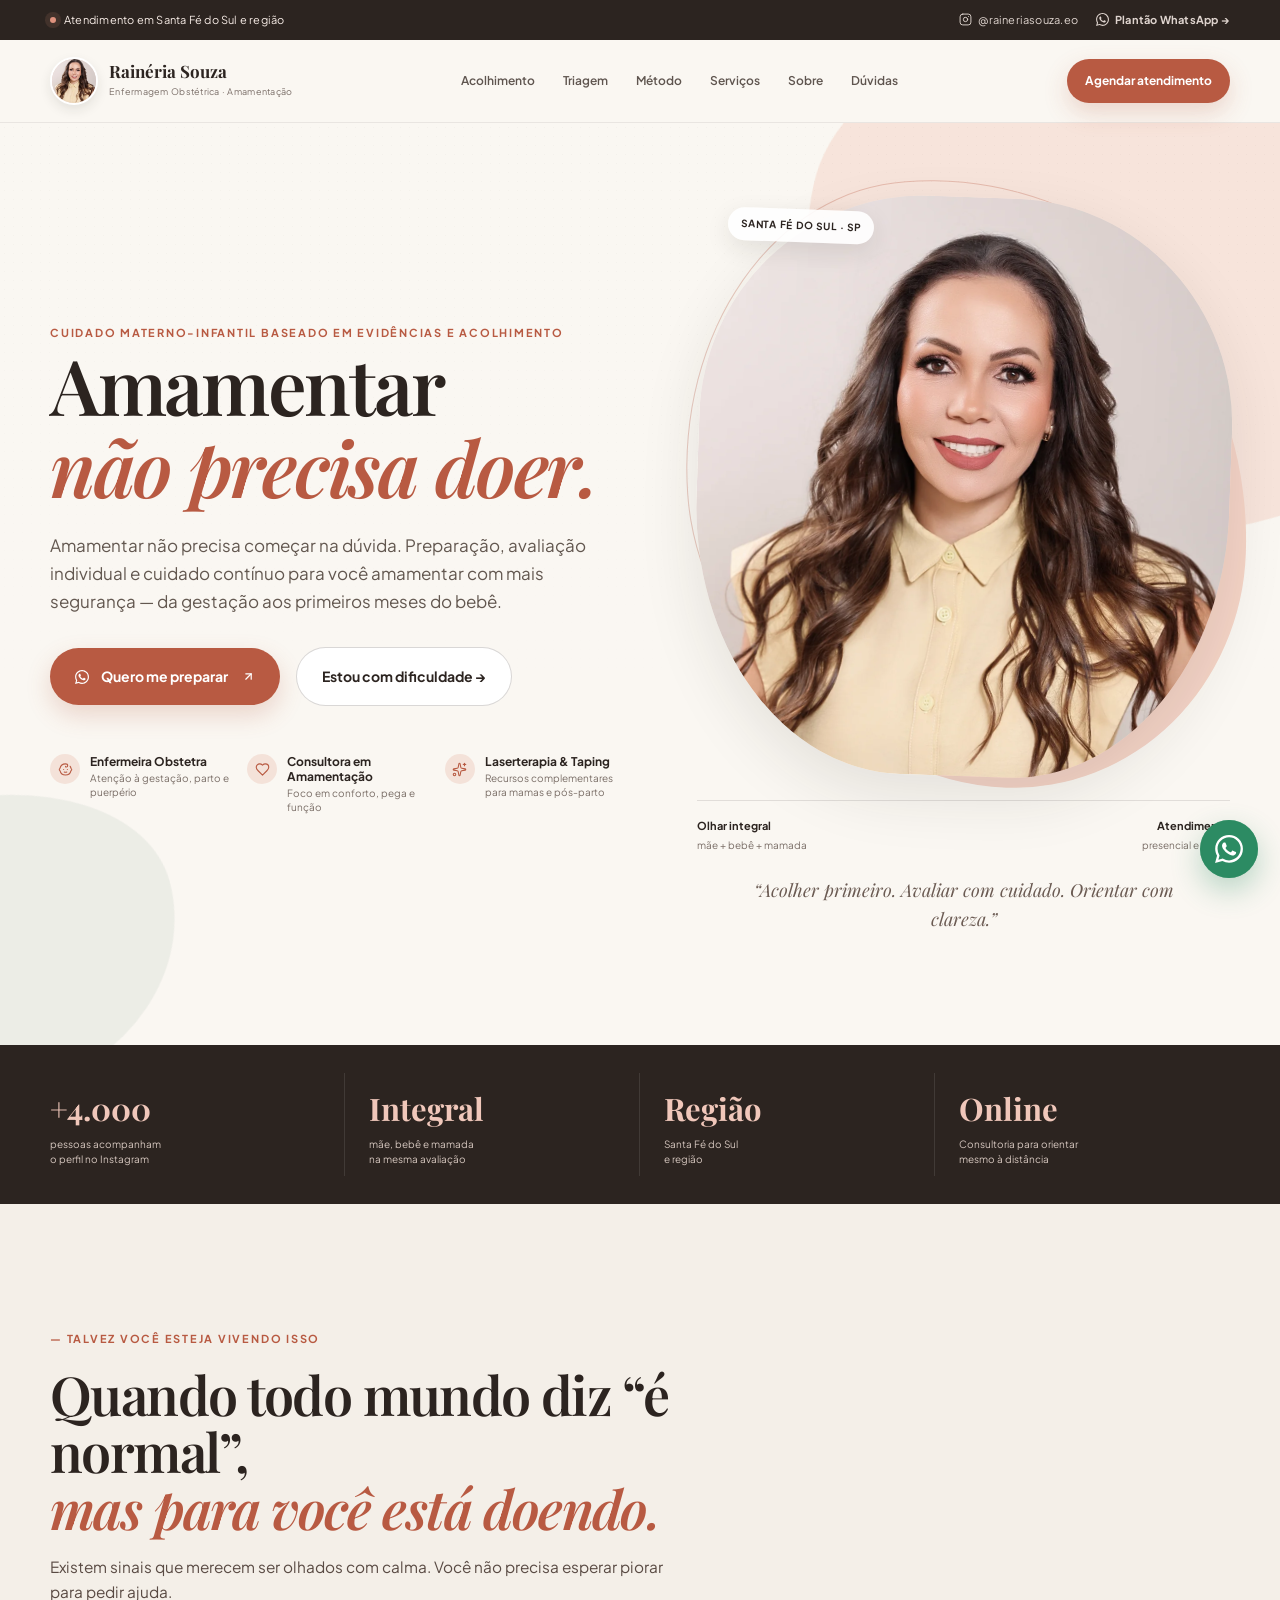
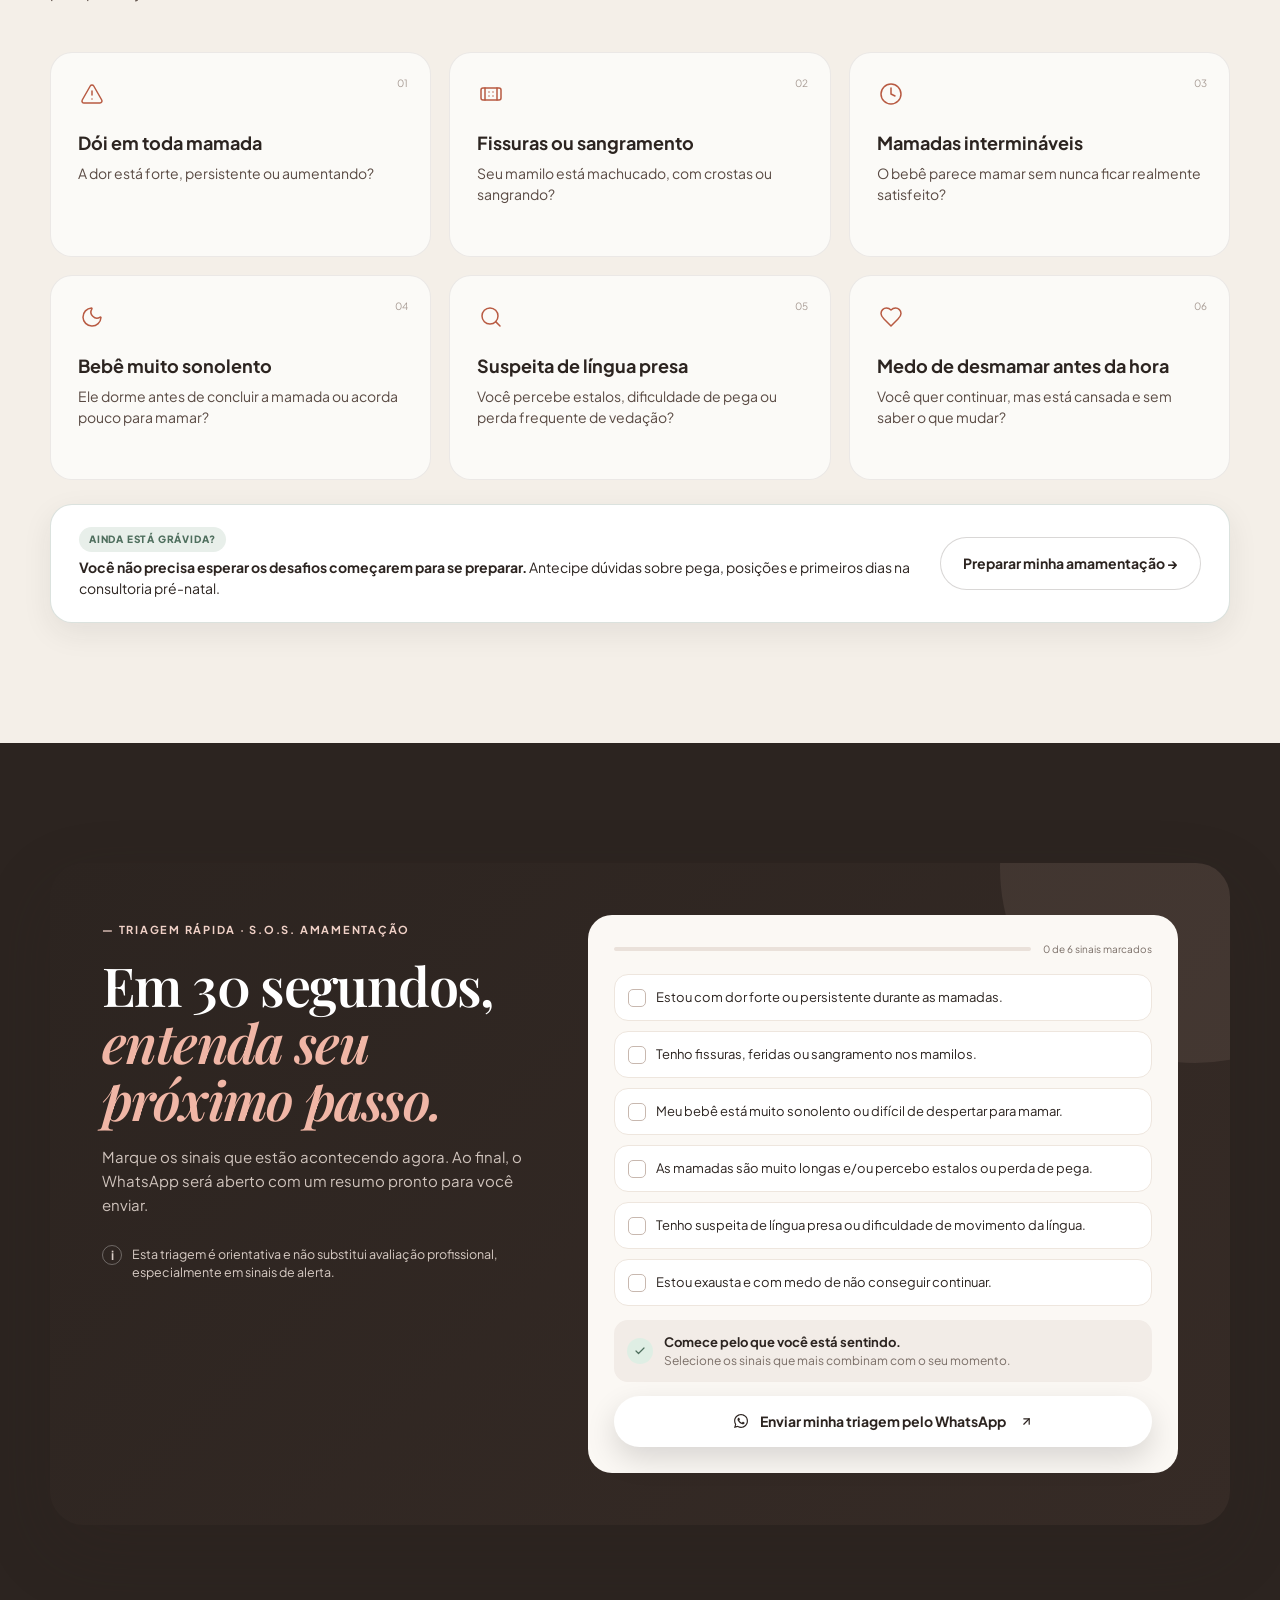
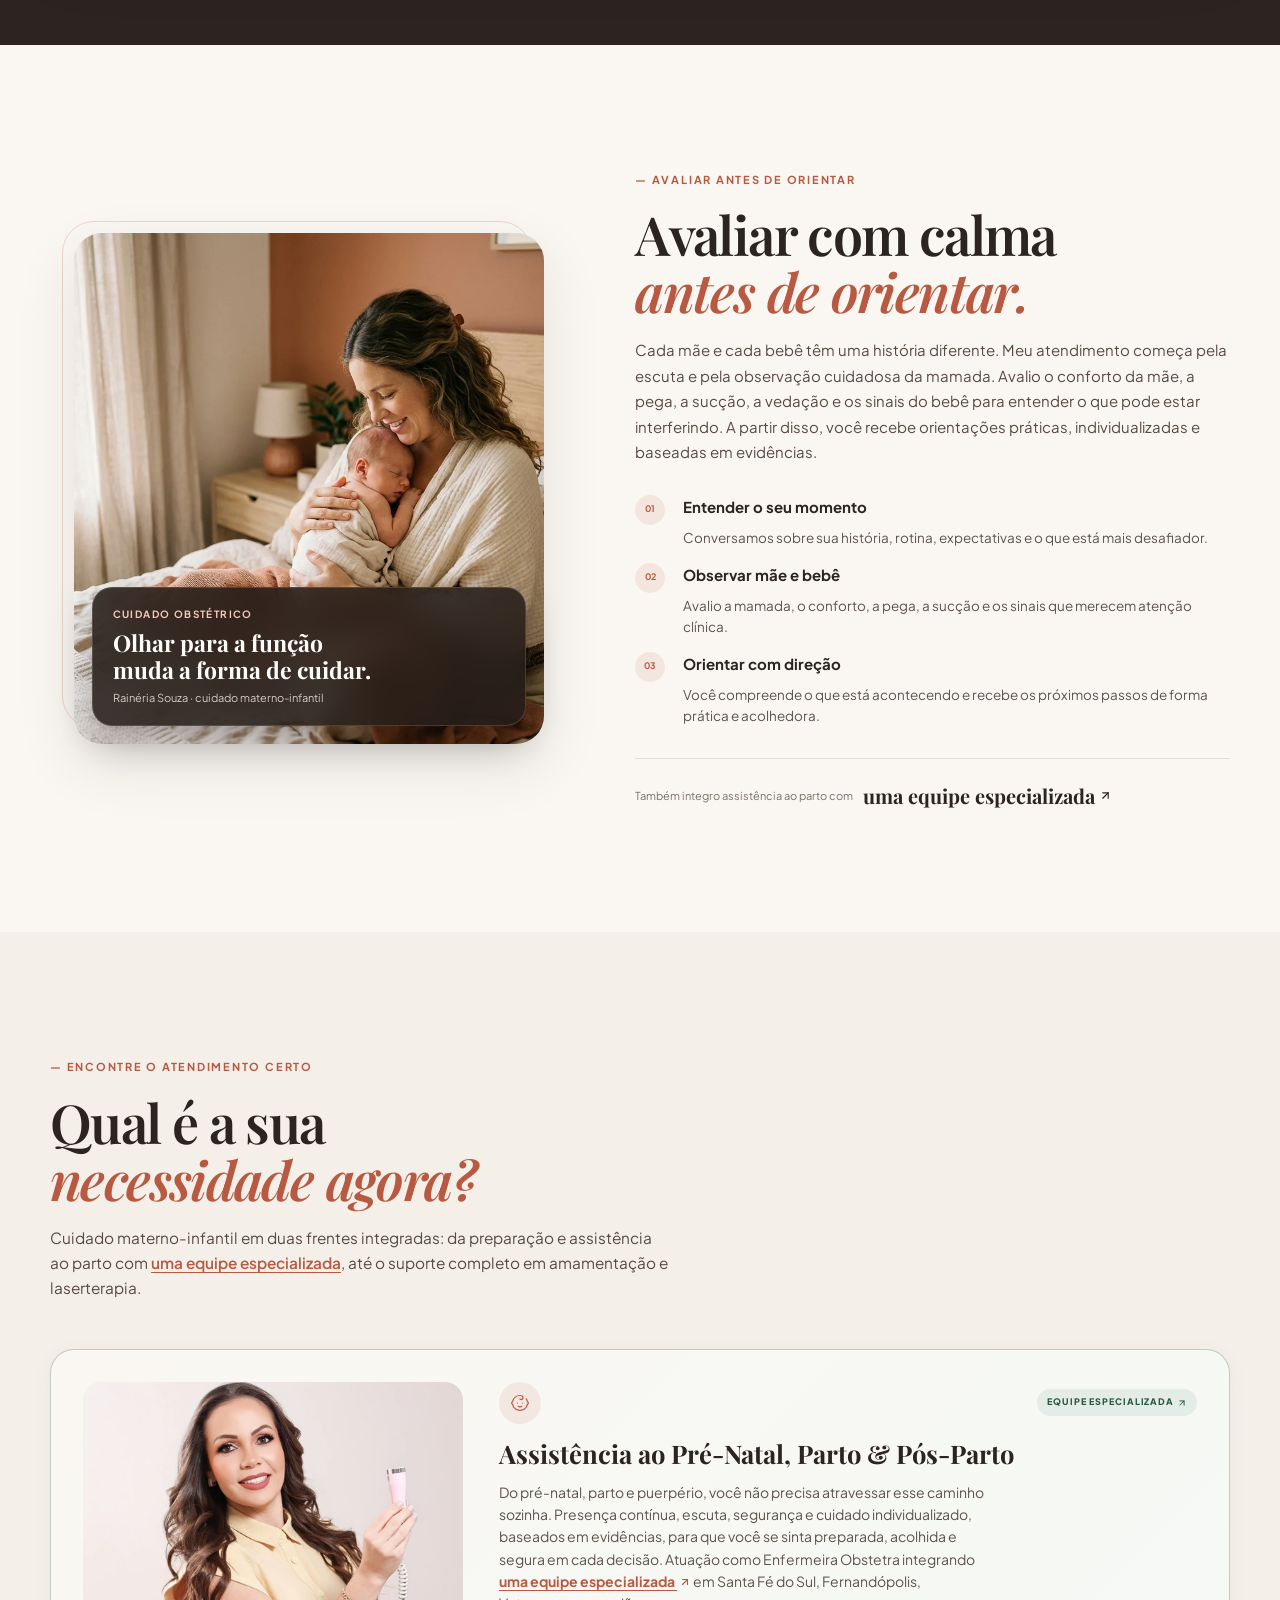
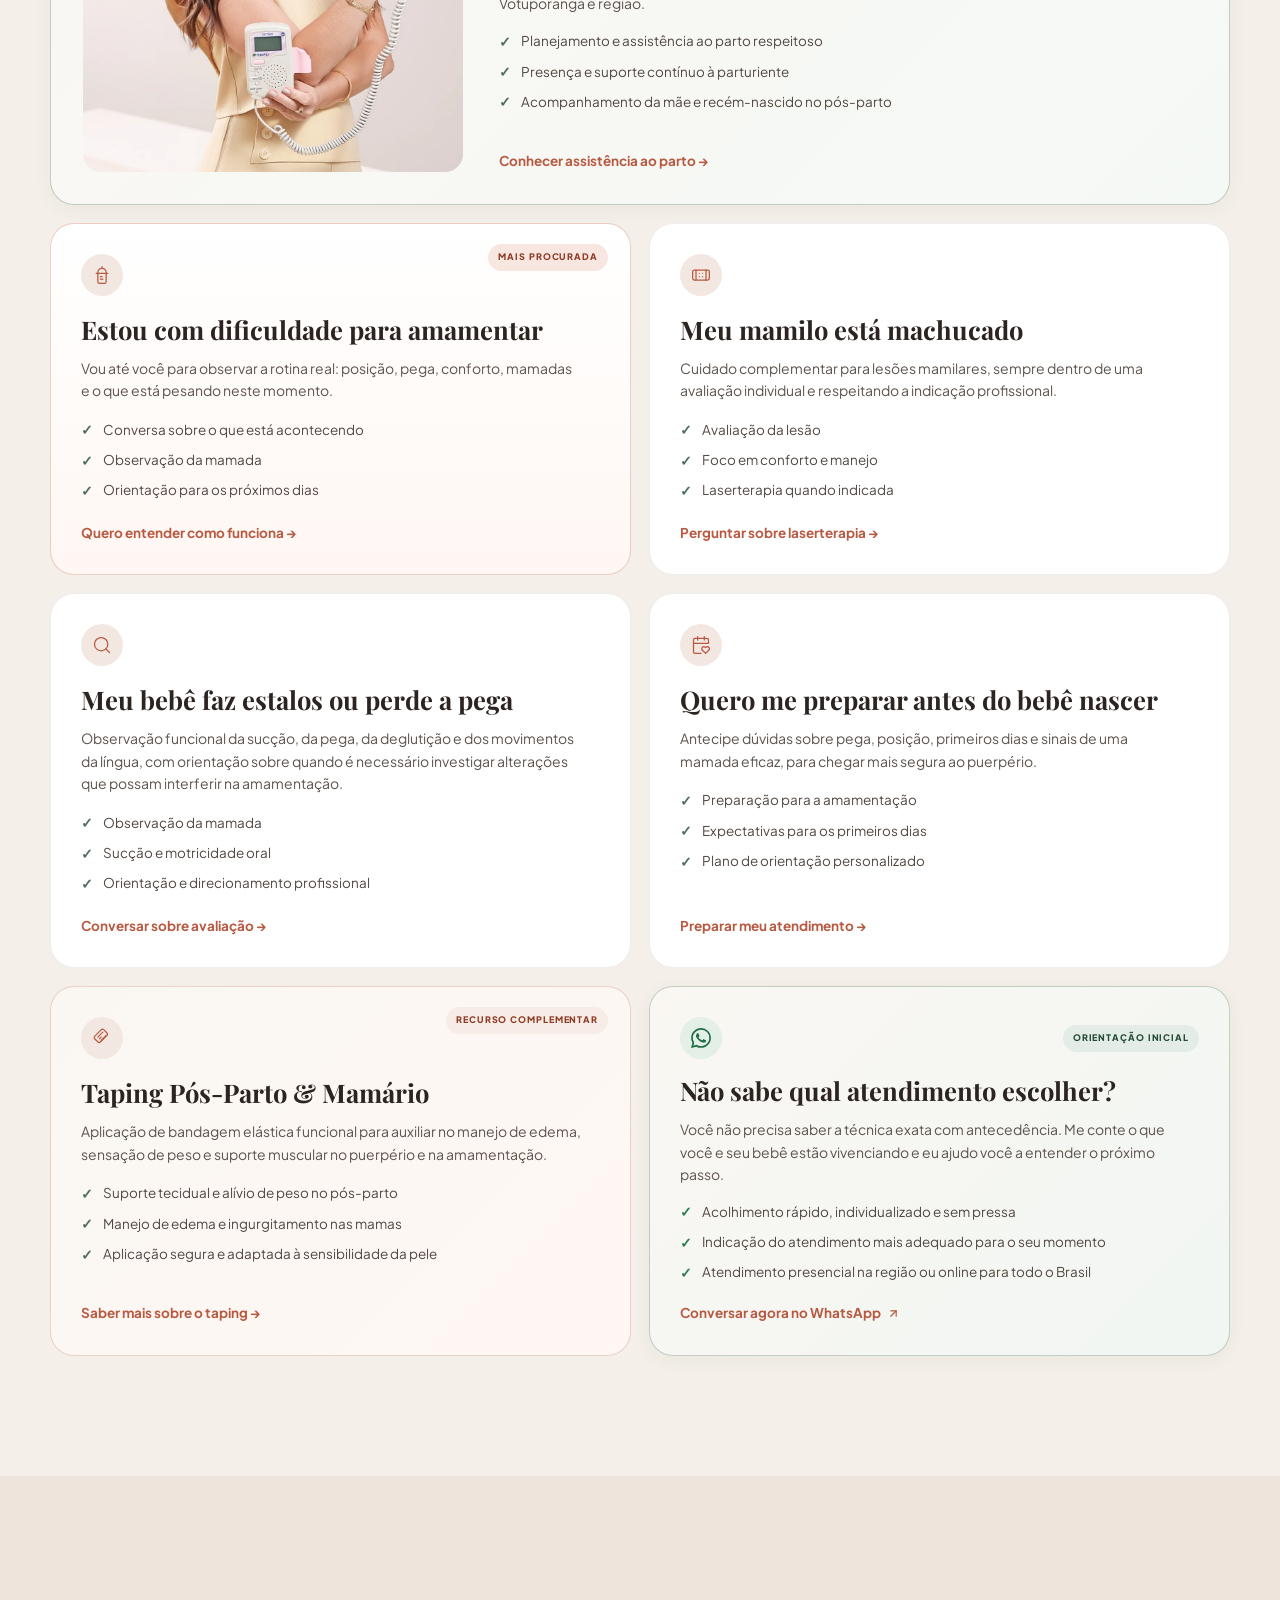
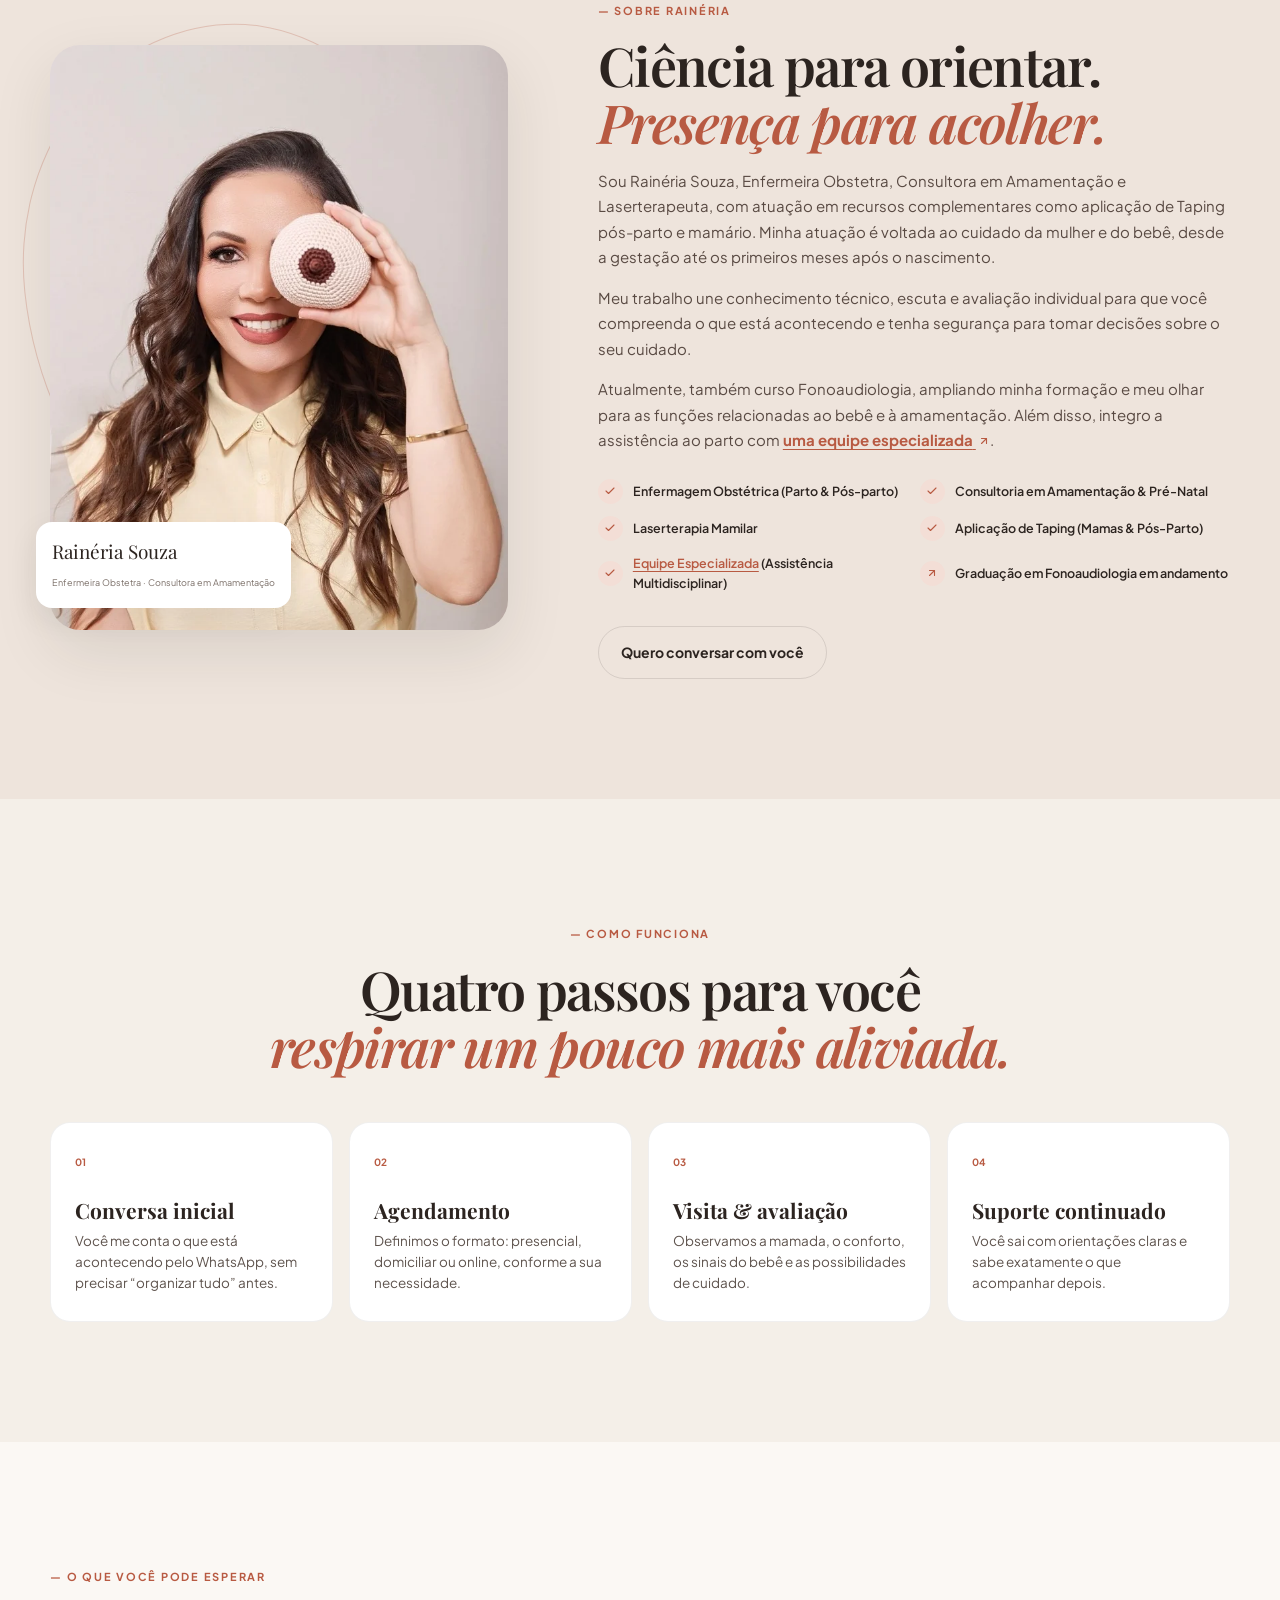
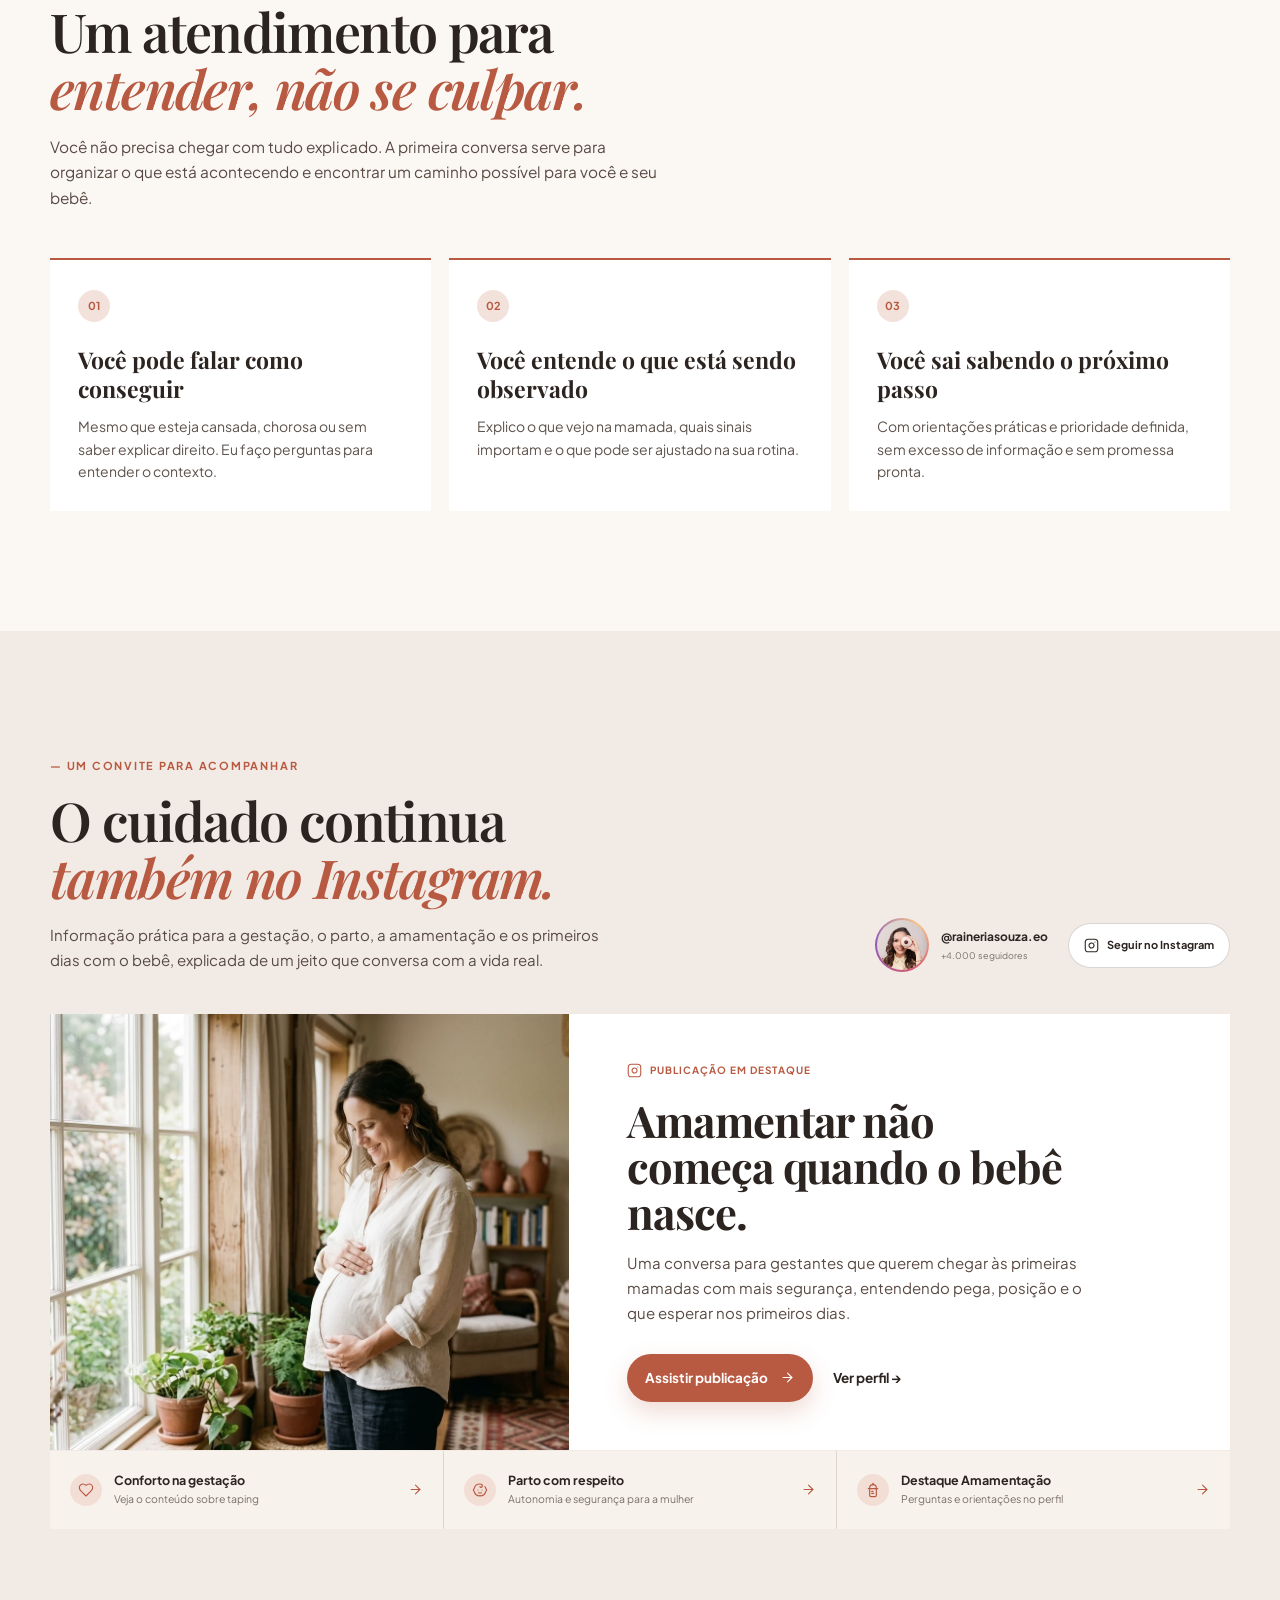
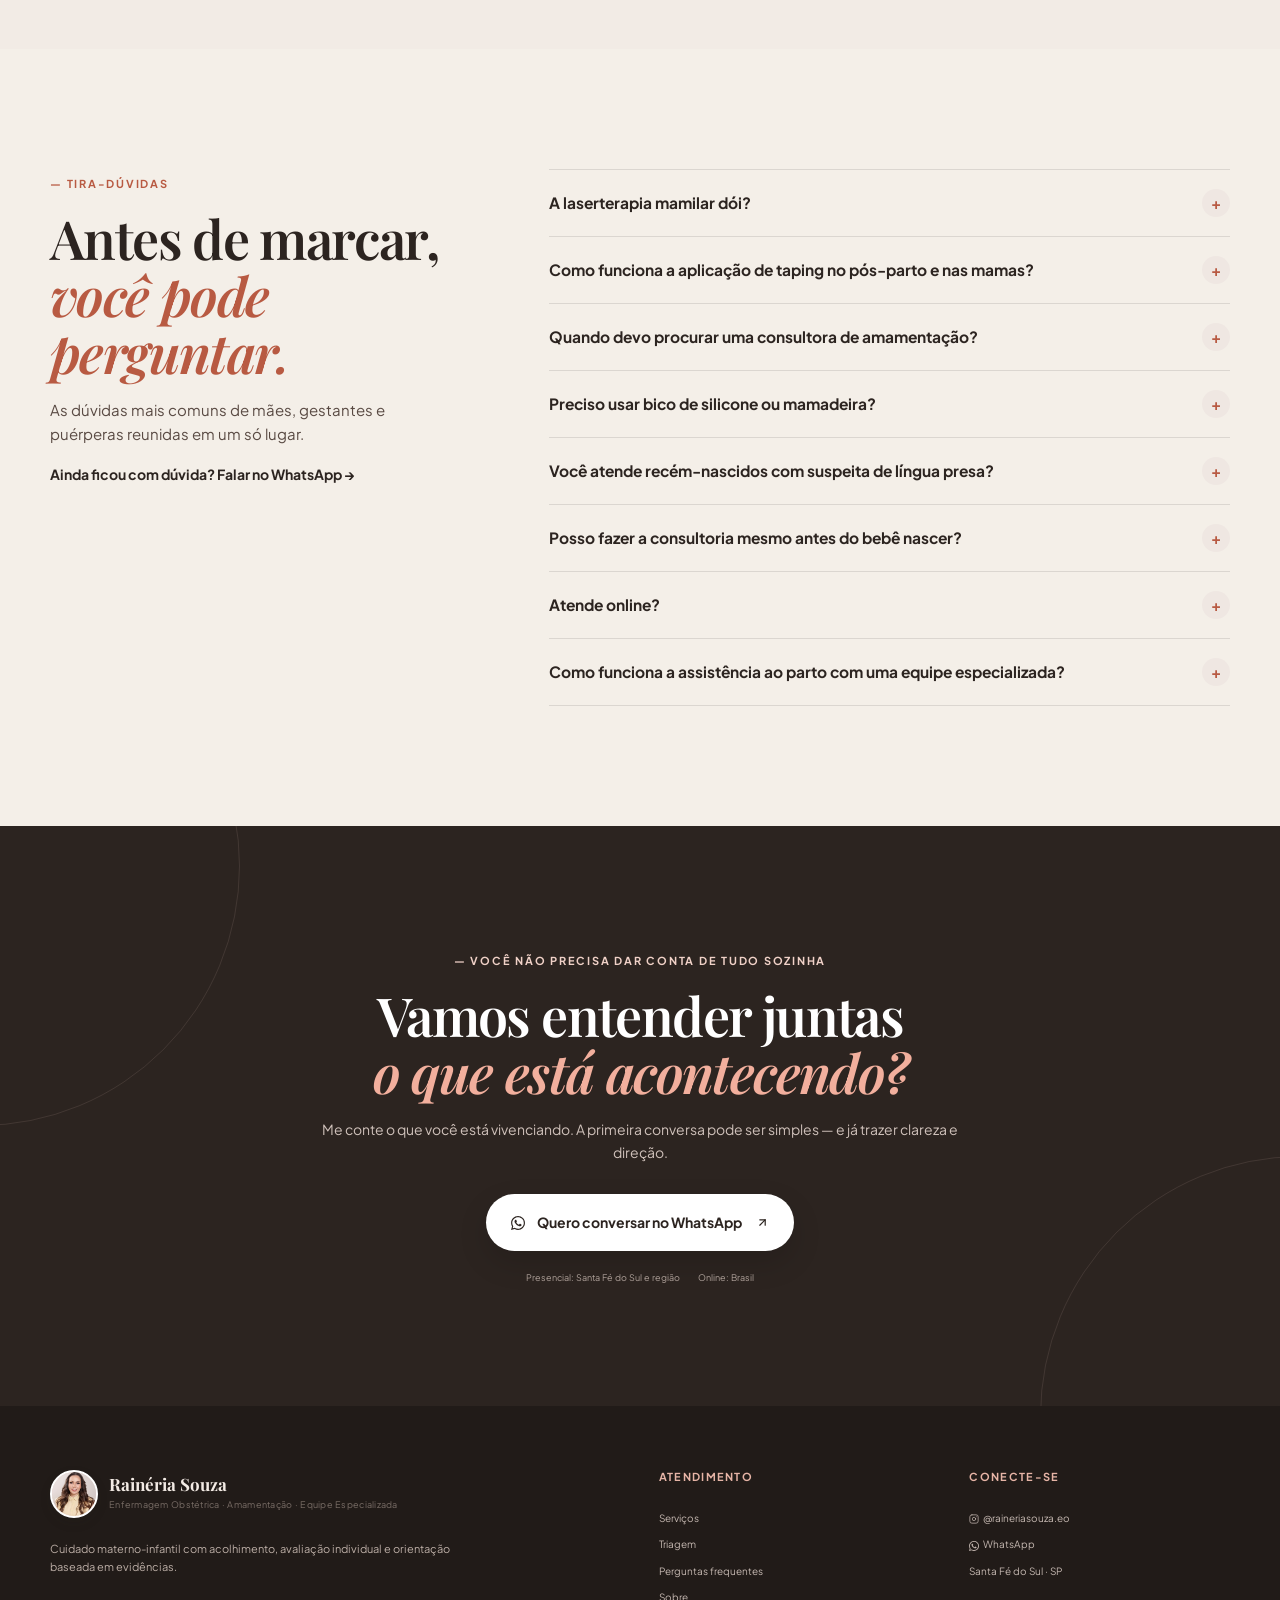
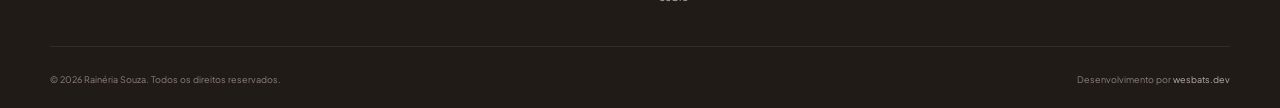
==== commit d6320ae3: "feat(seo): otimizar titulo com parto respeitoso, keywords regionais e fluidez textual" ====
--- a/index.html
+++ b/index.html
@@ -7,11 +7,11 @@
     <meta name="robots" content="index,follow,max-image-preview:large" />
     <meta
       name="description"
-      content="Consultoria em amamentação, cuidado obstétrico e laserterapia mamilar com Rainéria Souza. Atendimento respeitoso em Santa Fé do Sul e região, além de consultoria online."
+      content="Enfermeira obstetra e consultora em amamentação Rainéria Souza. Assistência ao parto respeitoso e laserterapia em Santa Fé do Sul, Fernandópolis, Votuporanga e região."
     />
     <meta
       name="keywords"
-      content="consultora em amamentação em Santa Fé do Sul, consultora em amamentação na região, enfermeira obstetra, laserterapia mamilar, avaliação da pega e sucção, teste da linguinha, consultoria pré-natal"
+      content="enfermeira obstetra em Santa Fé do Sul, enfermeira obstetra em Fernandópolis, enfermeira obstetra em Votuporanga, consultora em amamentação em Santa Fé do Sul, consultora em amamentação na região, parto respeitoso em Santa Fé do Sul, assistência ao parto respeitoso, parto humanizado, laserterapia mamilar, avaliação da pega e sucção, teste da linguinha, taping pós-parto, consultoria pré-natal"
     />
     <meta name="author" content="Rainéria Souza" />
     <link rel="canonical" href="https://raineriasouza.com.br/" />
@@ -29,7 +29,7 @@
     <meta property="og:title" content="Rainéria Souza | Amamentar não precisa doer" />
     <meta
       property="og:description"
-      content="Consultoria em amamentação, laserterapia mamilar e assistência obstétrica ao parto com equipe especializada em Santa Fé do Sul e região."
+      content="Consultoria em amamentação, laserterapia mamilar e assistência ao parto respeitoso com uma equipe especializada em Santa Fé do Sul e região."
     />
     <meta property="og:url" content="https://raineriasouza.com.br/" />
     <meta property="og:image" content="https://raineriasouza.com.br/og-image.jpg" />
@@ -39,7 +39,7 @@
     <meta property="og:image:height" content="630" />
     <meta
       property="og:image:alt"
-      content="Rainéria Souza - Consultoria em Amamentação, Cuidado Obstétrico e Equipe Especializada"
+      content="Rainéria Souza - Consultoria em Amamentação, Cuidado Obstétrico e Parto Respeitoso"
     />
 
     <!-- Twitter Card -->
@@ -47,7 +47,7 @@
     <meta name="twitter:title" content="Rainéria Souza | Amamentar não precisa doer" />
     <meta
       name="twitter:description"
-      content="Consultoria em amamentação, laserterapia mamilar e assistência obstétrica ao parto com equipe especializada em Santa Fé do Sul e região."
+      content="Consultoria em amamentação, laserterapia mamilar e assistência ao parto respeitoso com uma equipe especializada em Santa Fé do Sul e região."
     />
     <meta name="twitter:image" content="https://raineriasouza.com.br/og-image.jpg" />
 
@@ -66,7 +66,7 @@
         "@type": "MedicalBusiness",
         "name": "Rainéria Souza",
         "alternateName": "Rainéria Souza - Cuidado Obstétrico",
-        "description": "Enfermeira Obstetra, Consultora em Amamentação e Laserterapeuta, com atendimento presencial e domiciliar em Santa Fé do Sul e região, além de consultoria online para todo o Brasil.",
+        "description": "Enfermeira Obstetra, Consultora em Amamentação e Laserterapeuta, com assistência ao parto respeitoso e atendimento presencial em Santa Fé do Sul e região, além de consultoria online.",
         "image": "https://raineriasouza.com.br/og-image.jpg",
         "logo": "https://raineriasouza.com.br/assets/images/logo.png",
         "url": "https://raineriasouza.com.br/",
@@ -80,17 +80,22 @@
         },
         "sameAs": ["https://www.instagram.com/raineriasouza.eo/"],
         "areaServed": [
-          { "@type": "City", "name": "Santa Fé do Sul", "containedInPlace": { "@type": "State", "name": "São Paulo" } }
+          { "@type": "City", "name": "Santa Fé do Sul", "containedInPlace": { "@type": "State", "name": "São Paulo" } },
+          { "@type": "City", "name": "Fernandópolis", "containedInPlace": { "@type": "State", "name": "São Paulo" } },
+          { "@type": "City", "name": "Votuporanga", "containedInPlace": { "@type": "State", "name": "São Paulo" } }
         ],
-        "medicalSpecialty": ["Obstetrics", "LactationConsultant"],
+        "medicalSpecialty": ["Obstetrics", "LactationConsultant", "Nursing"],
         "knowsAbout": [
+          "Enfermagem Obstétrica",
+          "Assistência ao Parto Respeitoso",
           "Consultoria em Amamentação",
           "Manejo da Dor ao Amamentar",
           "Laserterapia Mamilar",
           "Avaliação de Pega e Sucção",
           "Frênulo Lingual e Sucção",
           "Consultoria Pré-Natal",
-          "Assistência ao Parto Respeitoso",
+          "Plano de Parto",
+          "Acompanhamento no Puerpério",
           "Equipe Multidisciplinar Especializada",
           "Aplicação de Taping Pós-Parto e Mamário"
         ],
@@ -113,7 +118,7 @@
       }
     </script>
 
-    <title>Rainéria Souza | Consultoria em Amamentação e Cuidado Obstétrico</title>
+    <title>Rainéria Souza | Consultoria em Amamentação &amp; Parto Respeitoso</title>
   </head>
 
   <body>
@@ -622,7 +627,7 @@
                 rel="noopener noreferrer"
                 class="partner-link"
                 title="Ver no Instagram a importância da equipe especializada"
-                ><strong>equipe especializada</strong>
+                ><strong>uma equipe especializada</strong>
                 <svg class="icon icon-partner-arrow" aria-hidden="true"><use href="#icon-arrow-up-right"></use></svg
               ></a>
             </div>
@@ -643,7 +648,7 @@
                 rel="noopener noreferrer"
                 class="text-link-inline"
                 title="Ver post sobre a importância da equipe especializada"
-                >equipe especializada</a
+                >uma equipe especializada</a
               >, até o suporte completo em amamentação e laserterapia.
             </p>
           </div>
@@ -687,7 +692,7 @@
                     rel="noopener noreferrer"
                     class="text-link-inline"
                     title="Conhecer a importância da equipe especializada"
-                    ><strong>equipe especializada</strong>
+                    ><strong>uma equipe especializada</strong>
                     <svg class="icon icon-partner-arrow" aria-hidden="true"><use href="#icon-arrow-up-right"></use></svg
                   ></a>
                   em Santa Fé do Sul, Fernandópolis, Votuporanga e região.
@@ -698,7 +703,7 @@
                   <li>Acompanhamento da mãe e recém-nascido no pós-parto</li>
                 </ul>
                 <a
-                  href="https://wa.me/5517997557070?text=Ol%C3%A1%2C%20Rain%C3%A9ria!%20Gostaria%20de%20conversar%20sobre%20a%20assist%C3%AAncia%20ao%20parto%20e%20atendimento%20com%20equipe%20especializada."
+                  href="https://wa.me/5517997557070?text=Ol%C3%A1%2C%20Rain%C3%A9ria!%20Gostaria%20de%20conversar%20sobre%20a%20assist%C3%AAncia%20ao%20parto%20e%20atendimento%20com%20uma%20equipe%20especializada."
                   target="_blank"
                   rel="noopener noreferrer"
                   >Conhecer assistência ao parto →</a
@@ -884,7 +889,7 @@
                 rel="noopener noreferrer"
                 class="text-link-inline"
                 title="Ver post no Instagram sobre a importância da equipe especializada"
-                ><strong>equipe especializada</strong>
+                ><strong>uma equipe especializada</strong>
                 <svg class="icon icon-partner-arrow" aria-hidden="true"><use href="#icon-arrow-up-right"></use></svg></a
               >.
             </p>
@@ -1250,7 +1255,7 @@
             </div>
             <div class="faq-item reveal">
               <button class="faq-question" type="button" aria-expanded="false">
-                <span>Como funciona a assistência ao parto com equipe especializada?</span><span class="faq-plus">+</span>
+                <span>Como funciona a assistência ao parto com uma equipe especializada?</span><span class="faq-plus">+</span>
               </button>
               <div class="faq-answer">
                 <p>
@@ -1261,7 +1266,7 @@
                     rel="noopener noreferrer"
                     class="text-link-inline"
                     title="Ver post no Instagram sobre a importância da equipe especializada"
-                    >equipe especializada</a
+                    >uma equipe especializada</a
                   >. Oferecemos um acompanhamento multiprofissional com foco na segurança e no protagonismo da mulher,
                   atendendo Santa Fé do Sul, Fernandópolis, Votuporanga e região.
                 </p>
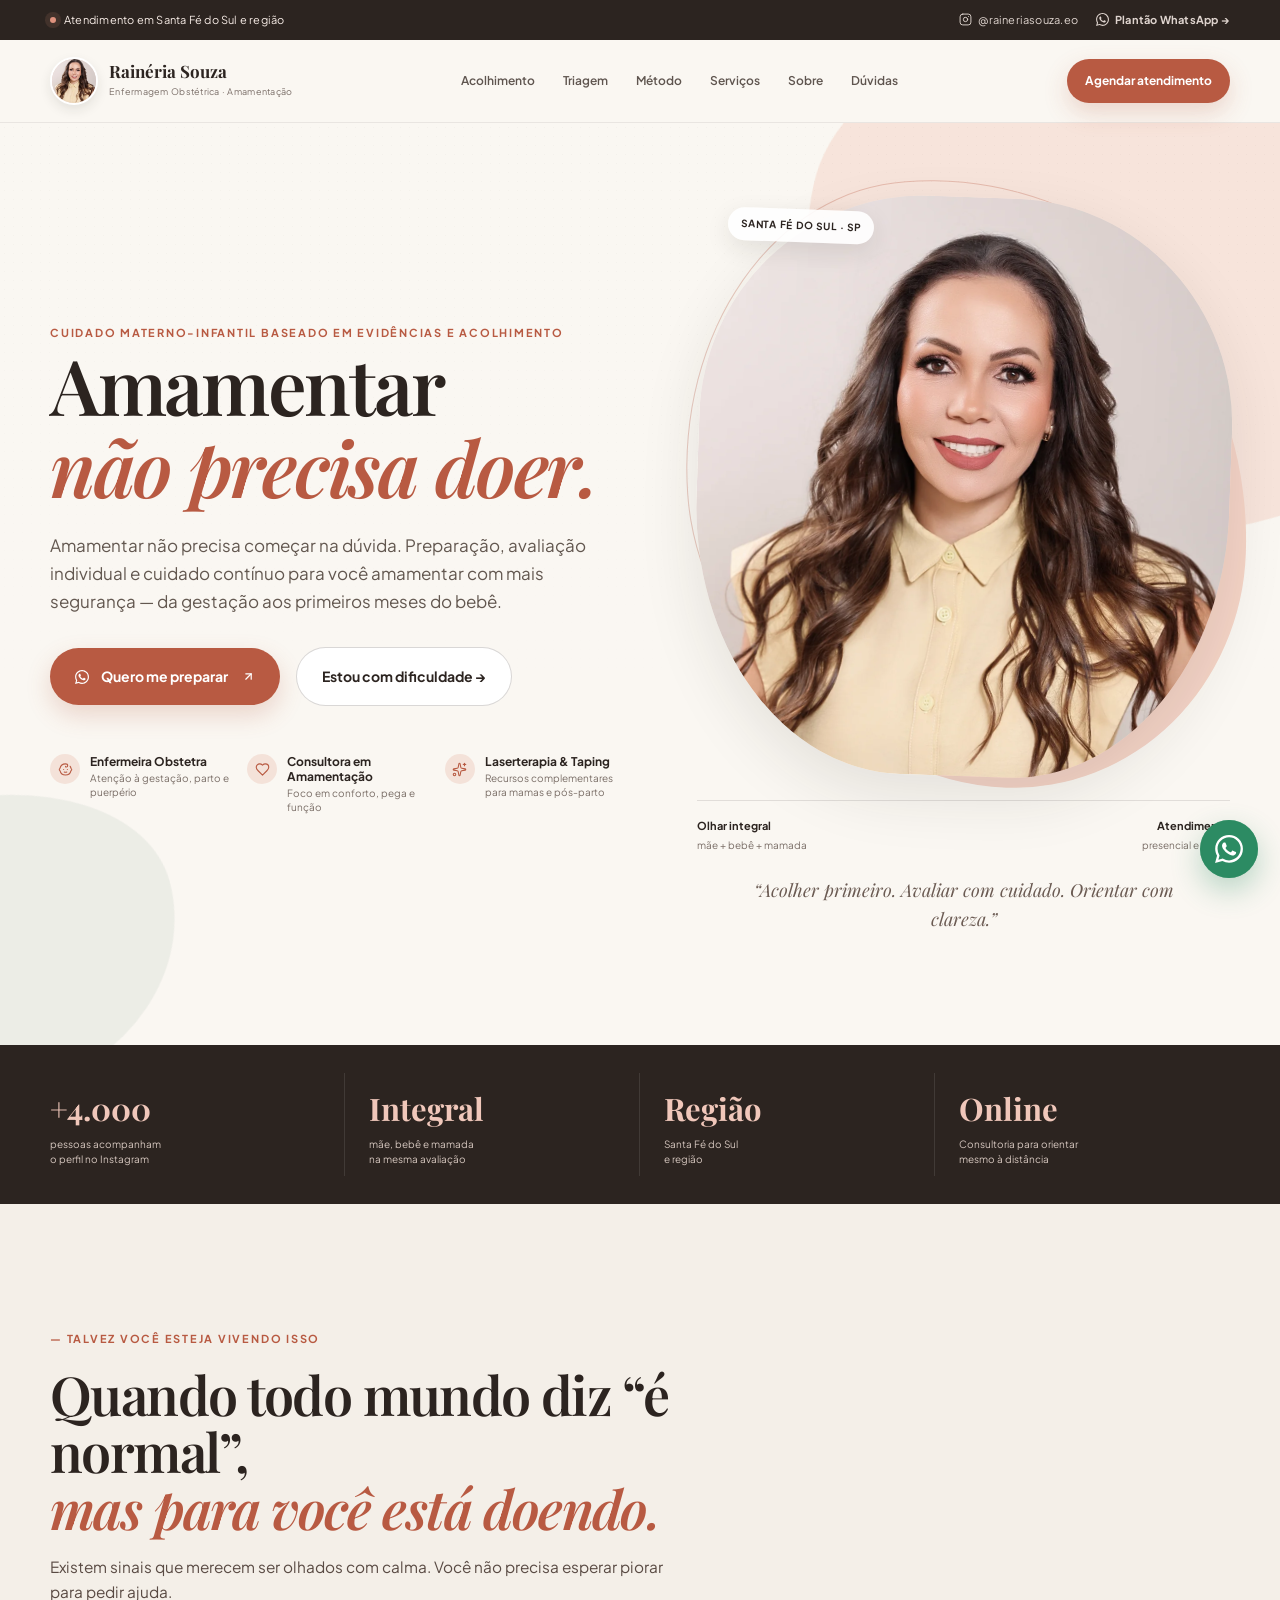
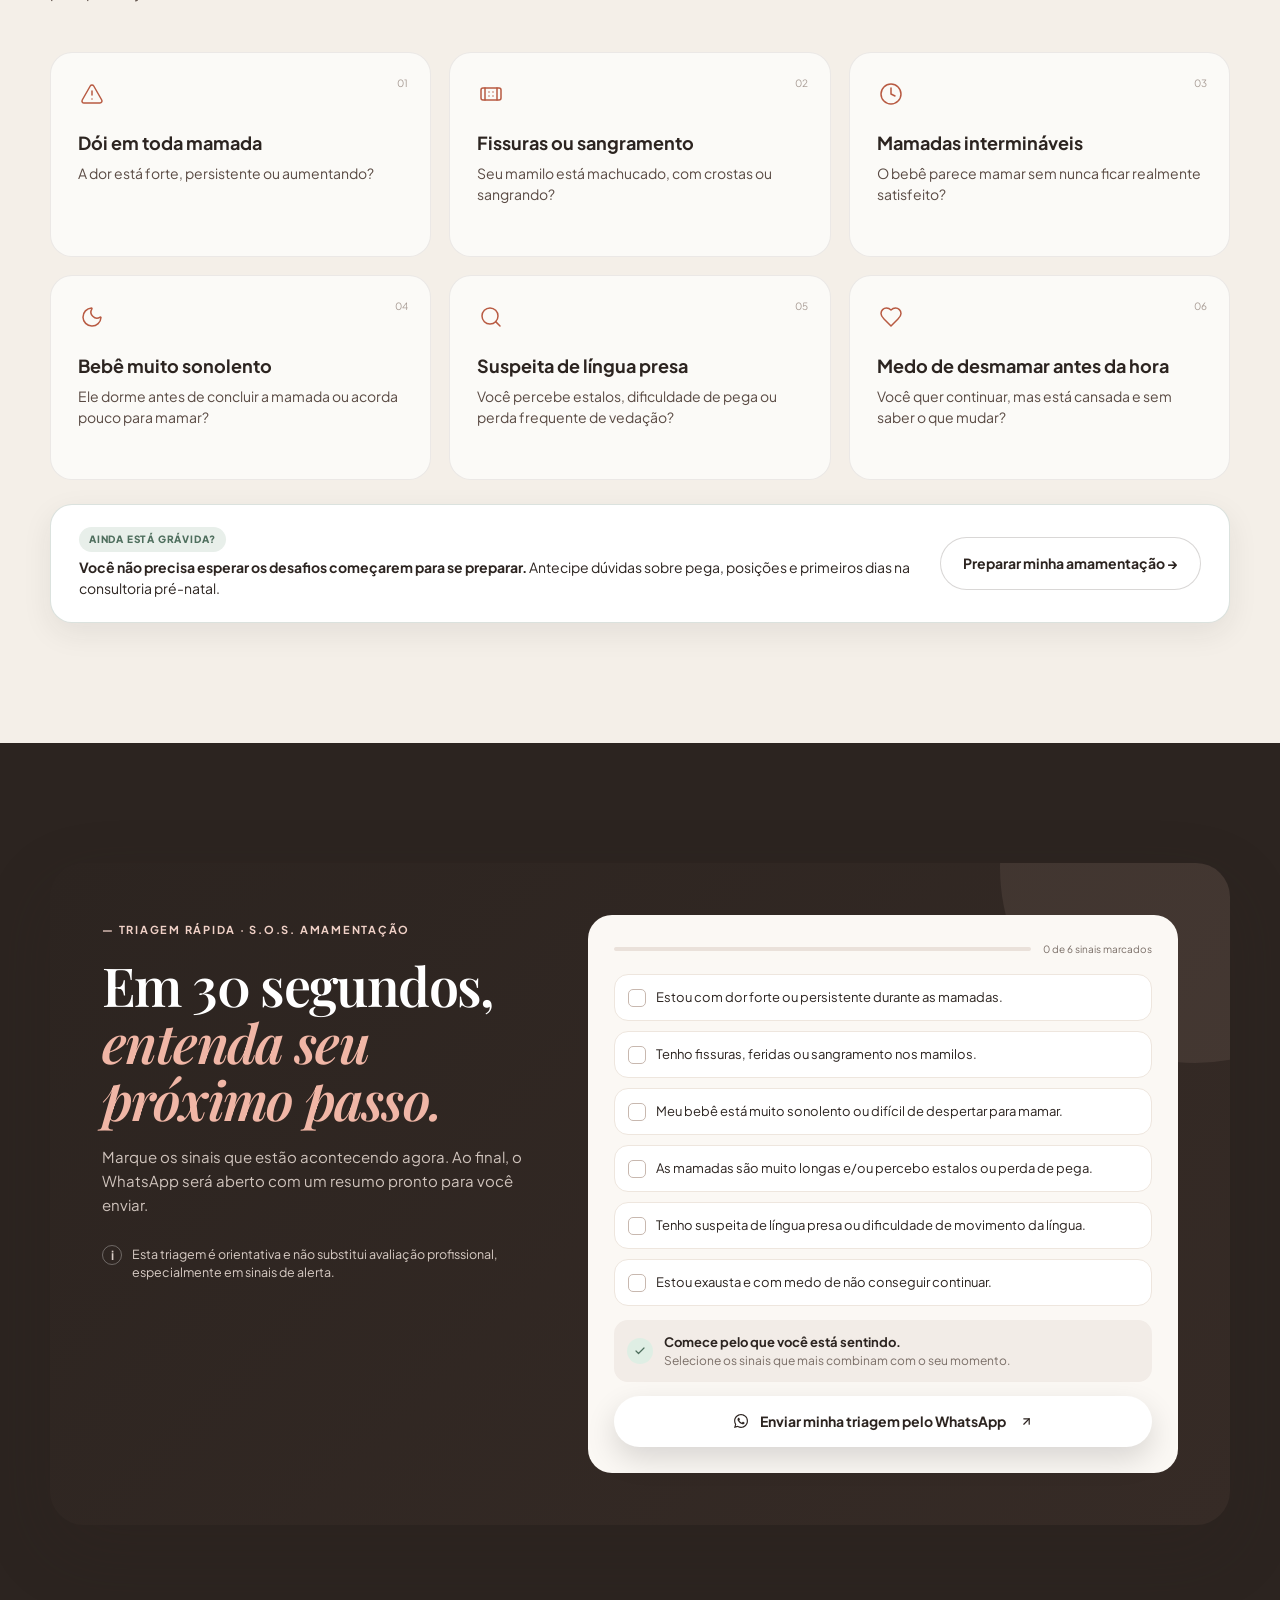
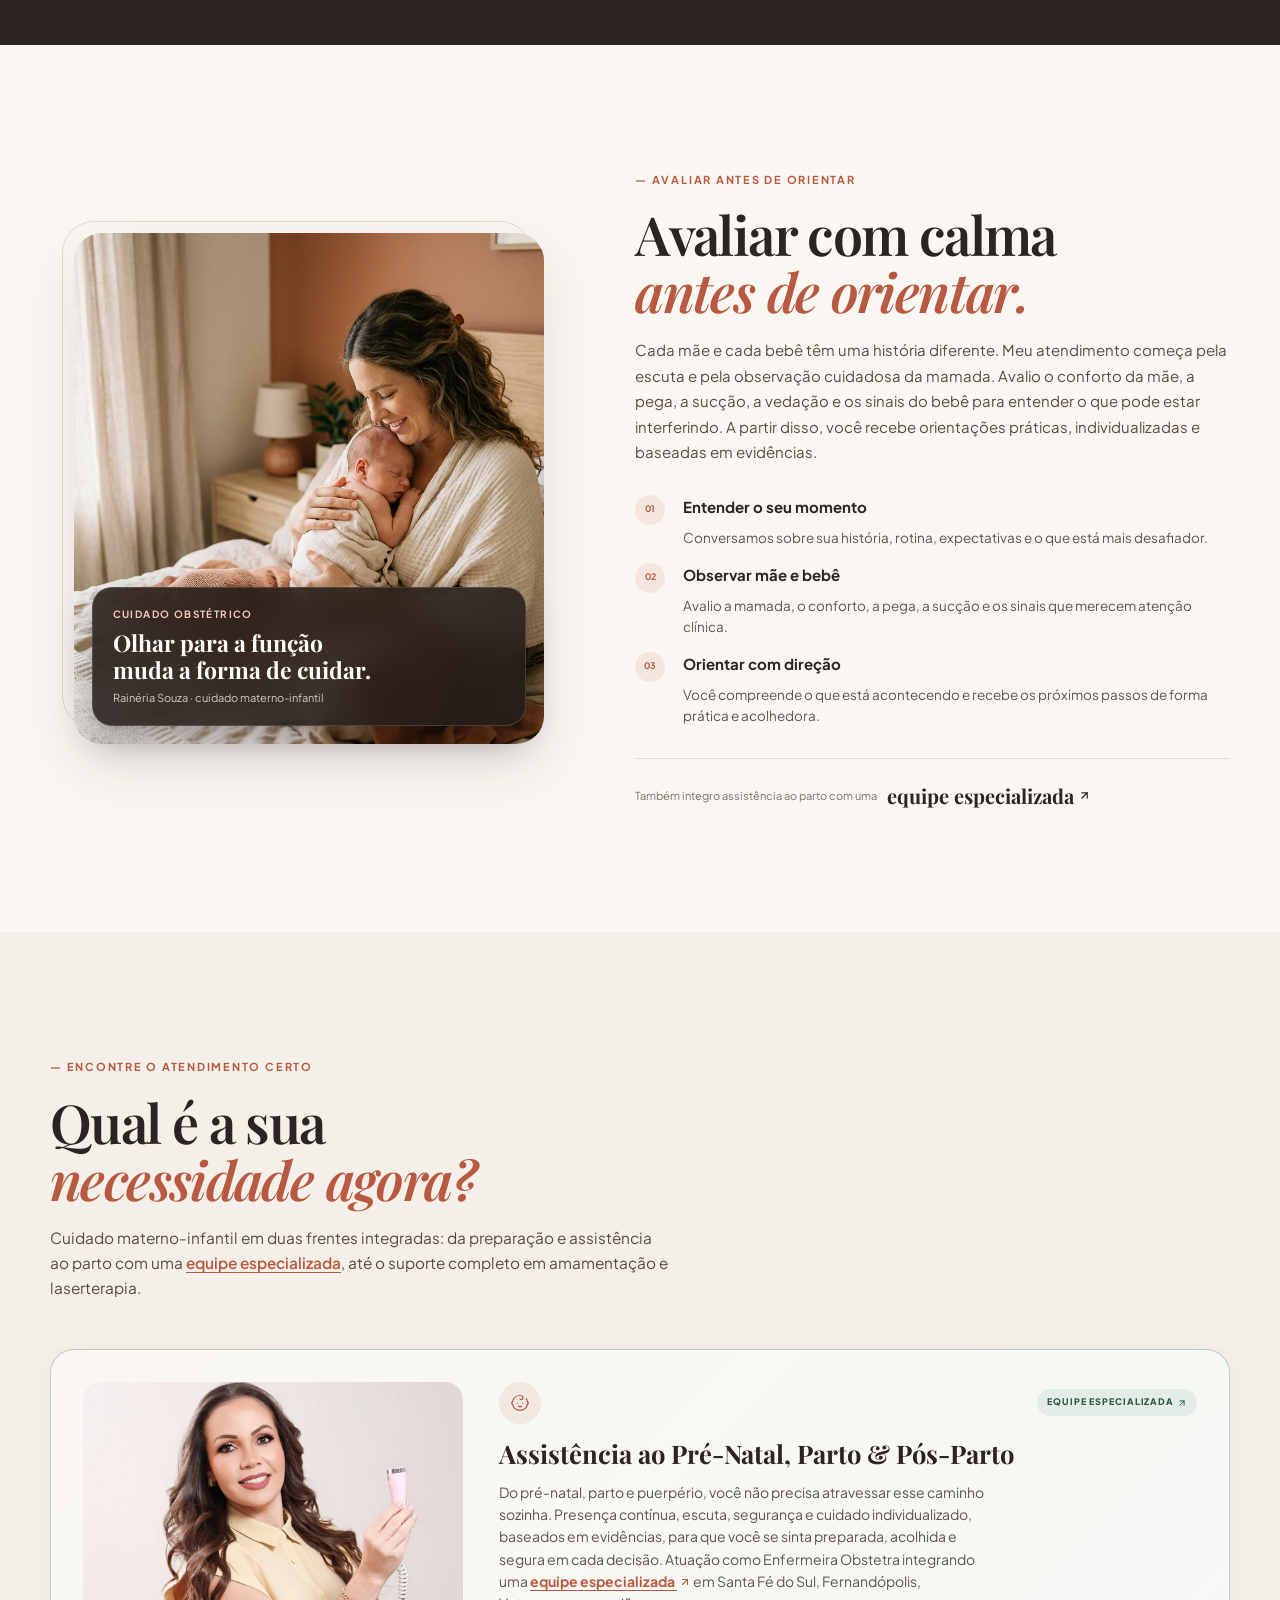
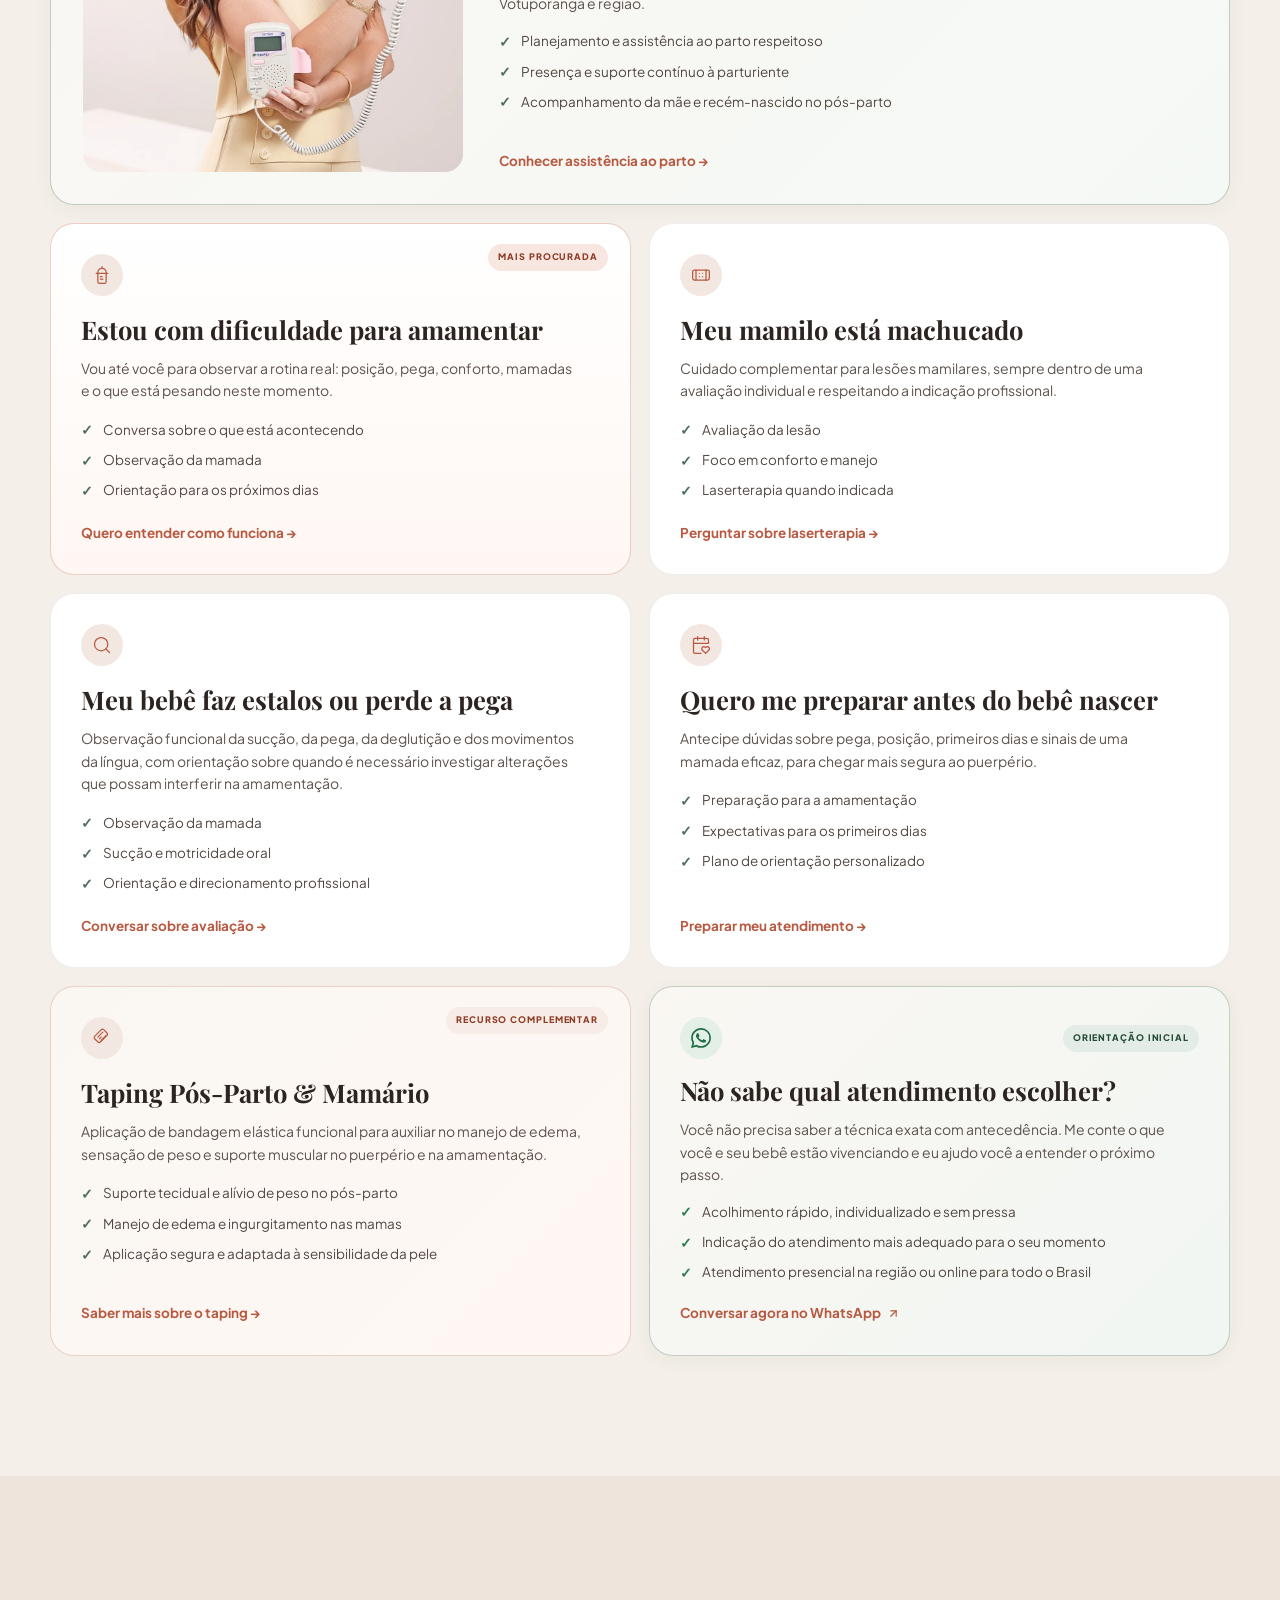
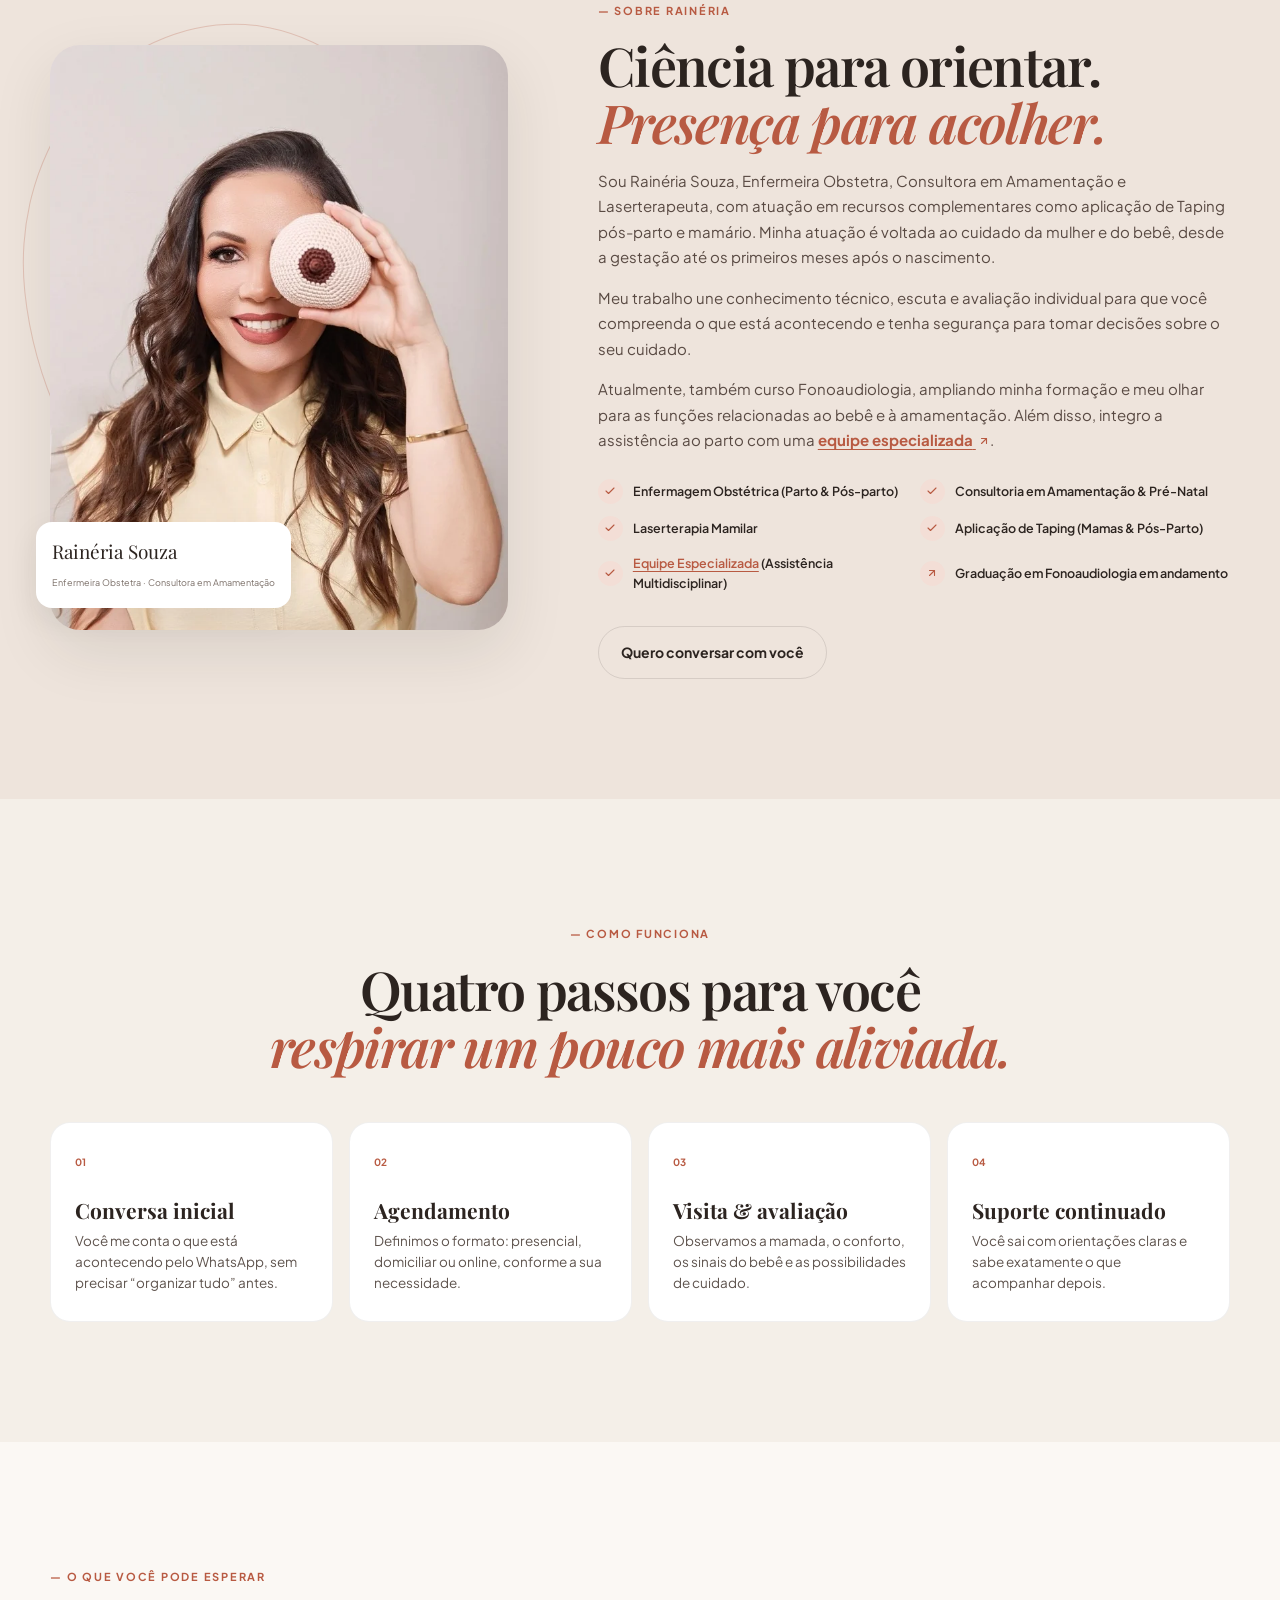
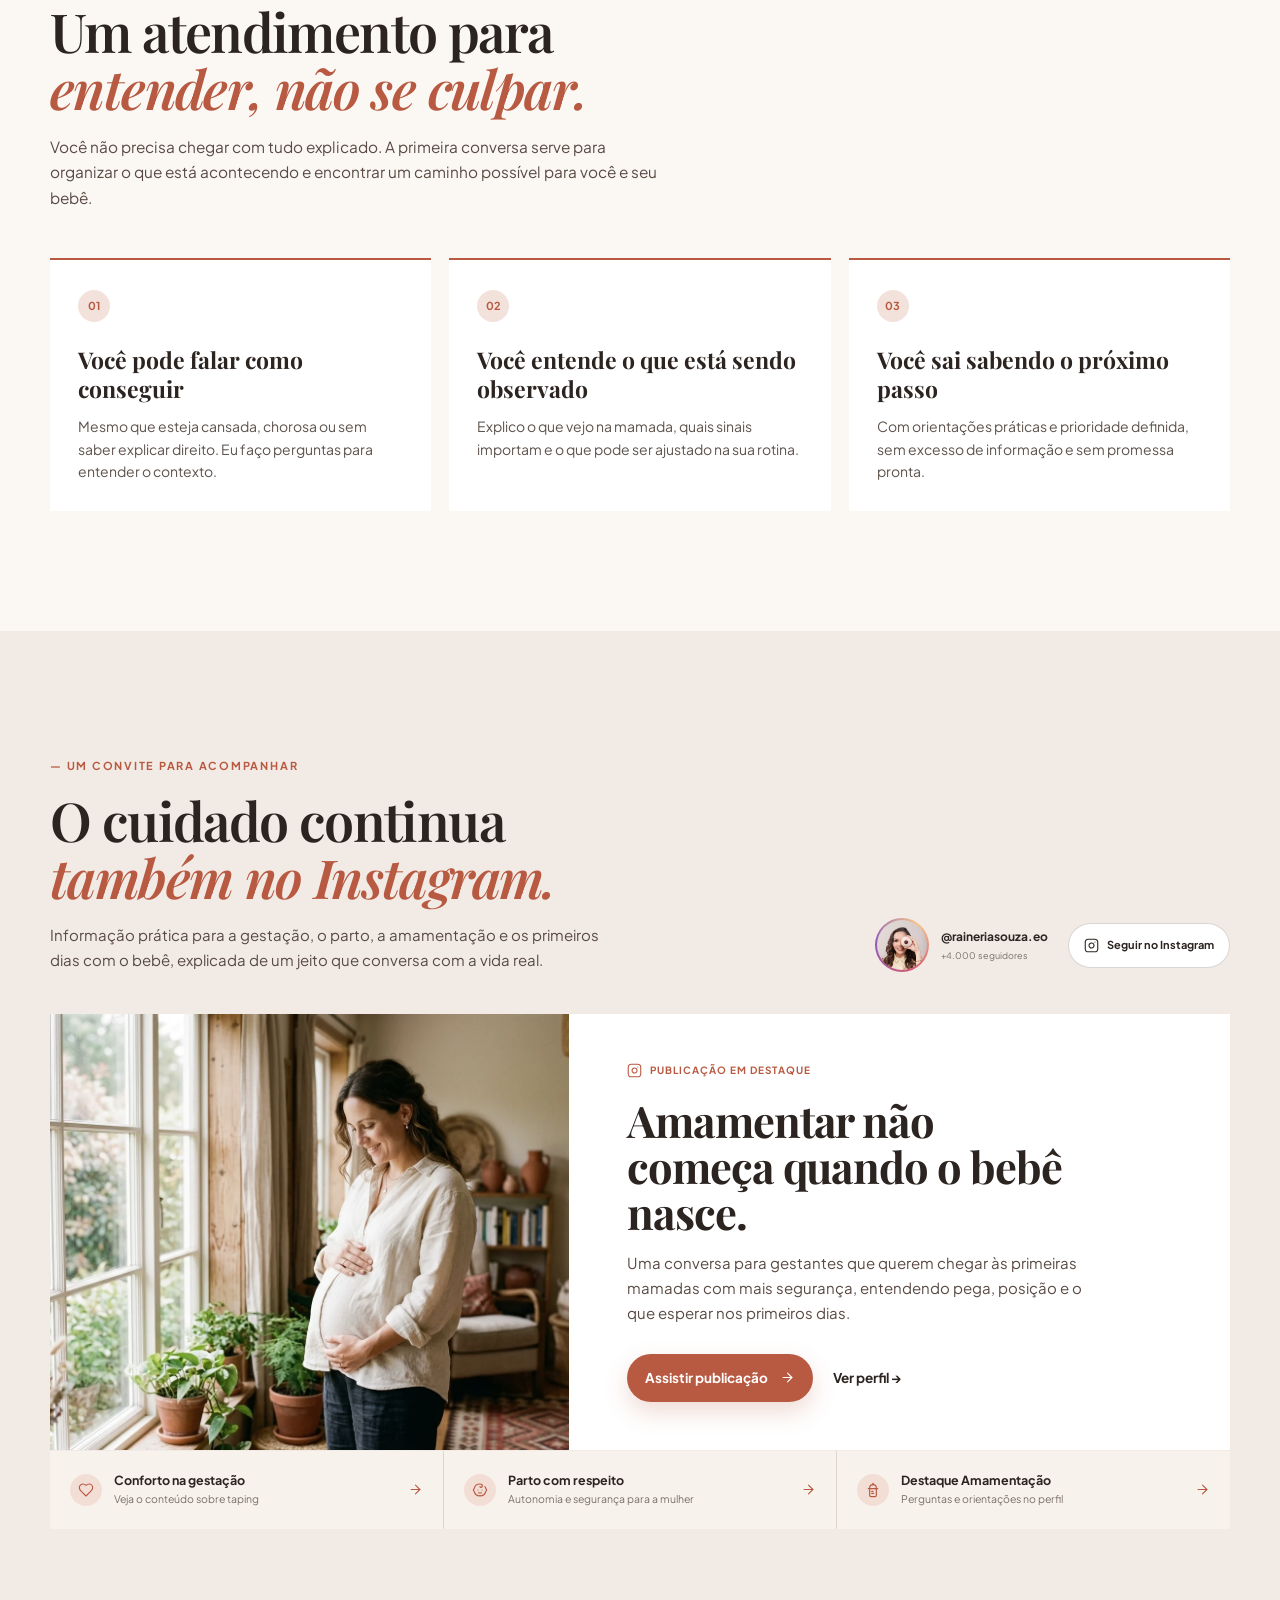
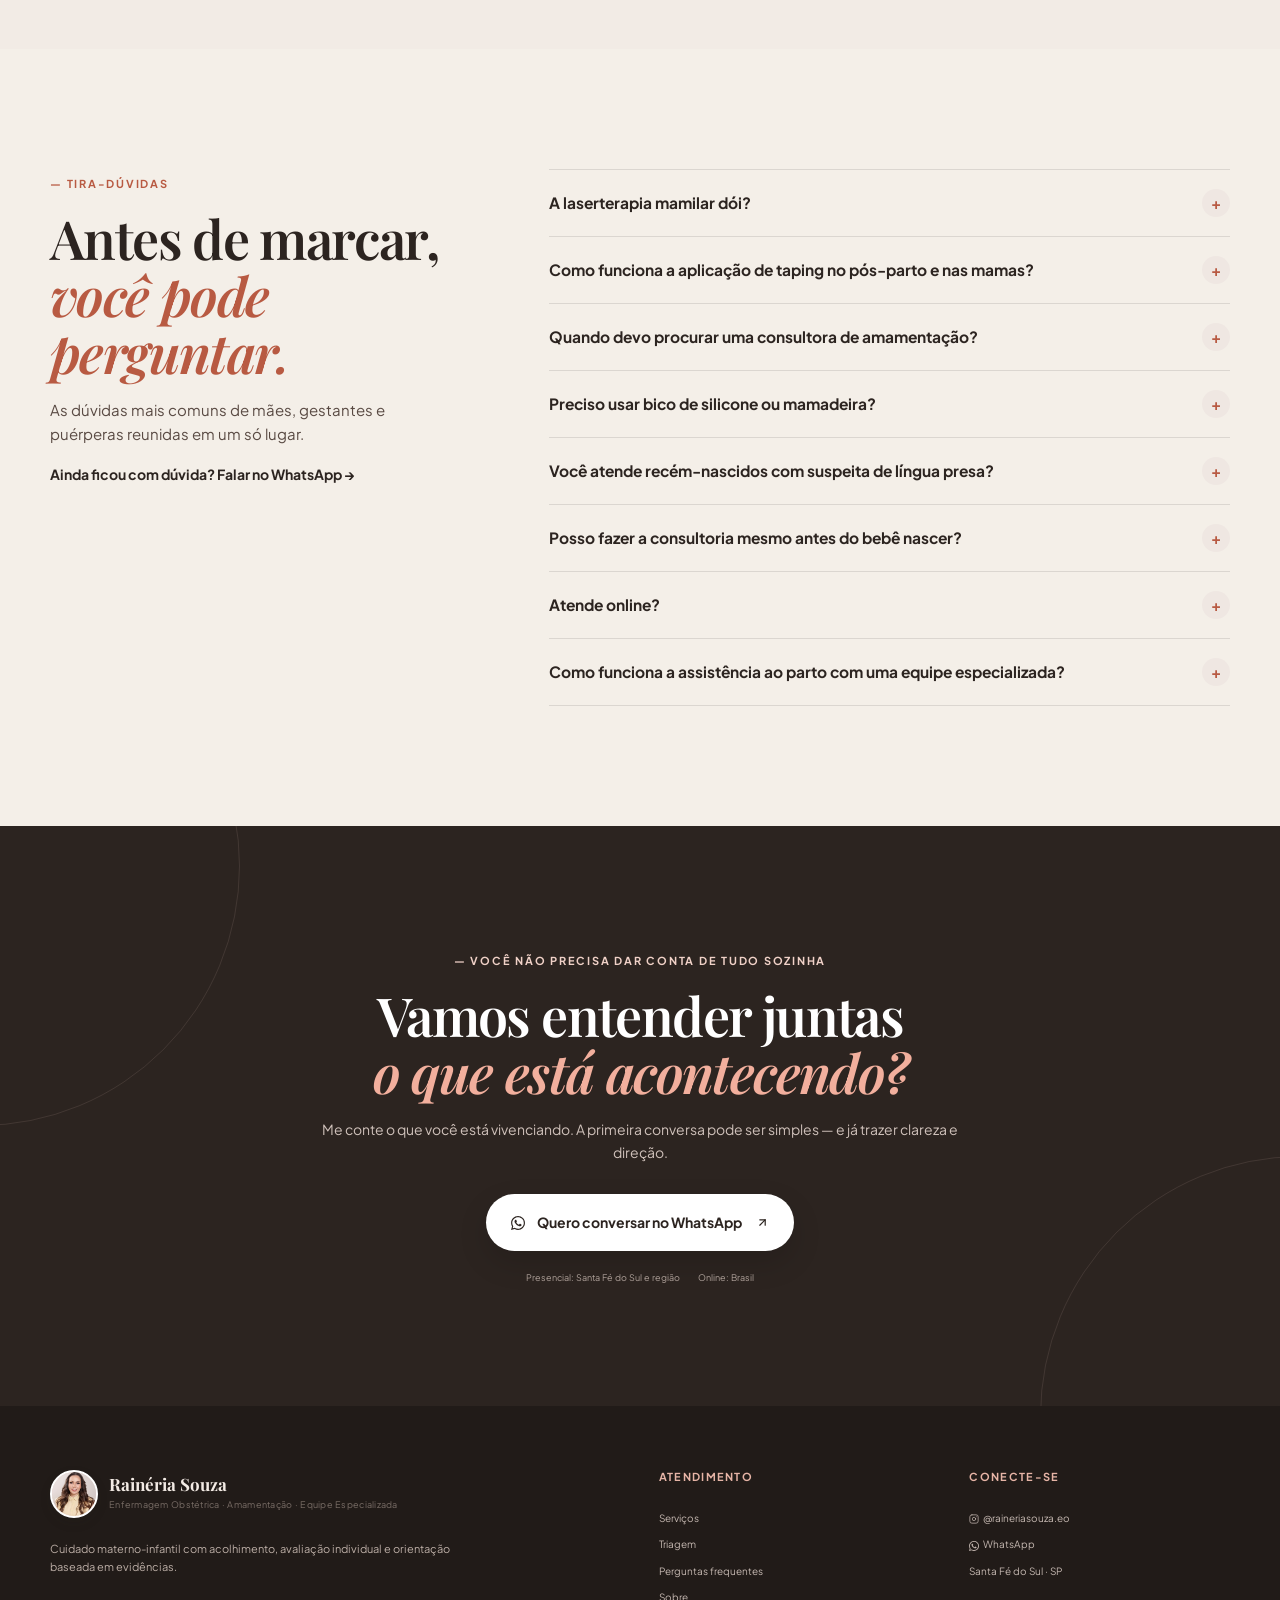
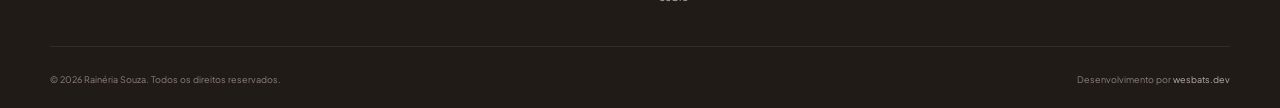
==== commit 4da36e54: "fix(copy): mover artigo uma para fora dos links de equipe especializada" ====
--- a/index.html
+++ b/index.html
@@ -620,14 +620,14 @@
               </div>
             </div>
             <div class="project-signature">
-              <span>Também integro assistência ao parto com</span>
+              <span>Também integro assistência ao parto com uma</span>
               <a
                 href="https://www.instagram.com/p/DcjH_BTHHcm/?img_index=1&amp;stkn=NzV2cDVhZG9qN3ps"
                 target="_blank"
                 rel="noopener noreferrer"
                 class="partner-link"
                 title="Ver no Instagram a importância da equipe especializada"
-                ><strong>uma equipe especializada</strong>
+                ><strong>equipe especializada</strong>
                 <svg class="icon icon-partner-arrow" aria-hidden="true"><use href="#icon-arrow-up-right"></use></svg
               ></a>
             </div>
@@ -641,14 +641,14 @@
             <span class="eyebrow">— Encontre o atendimento certo</span>
             <h2>Qual é a sua<br /><em>necessidade agora?</em></h2>
             <p>
-              Cuidado materno-infantil em duas frentes integradas: da preparação e assistência ao parto com
+              Cuidado materno-infantil em duas frentes integradas: da preparação e assistência ao parto com uma
               <a
                 href="https://www.instagram.com/p/DcjH_BTHHcm/?img_index=1&amp;stkn=NzV2cDVhZG9qN3ps"
                 target="_blank"
                 rel="noopener noreferrer"
                 class="text-link-inline"
                 title="Ver post sobre a importância da equipe especializada"
-                >uma equipe especializada</a
+                >equipe especializada</a
               >, até o suporte completo em amamentação e laserterapia.
             </p>
           </div>
@@ -685,14 +685,14 @@
                 <p>
                   Do pré-natal, parto e puerpério, você não precisa atravessar esse caminho sozinha. Presença contínua,
                   escuta, segurança e cuidado individualizado, baseados em evidências, para que você se sinta preparada,
-                  acolhida e segura em cada decisão. Atuação como Enfermeira Obstetra integrando
+                  acolhida e segura em cada decisão. Atuação como Enfermeira Obstetra integrando uma
                   <a
                     href="https://www.instagram.com/p/DcjH_BTHHcm/?img_index=1&amp;stkn=NzV2cDVhZG9qN3ps"
                     target="_blank"
                     rel="noopener noreferrer"
                     class="text-link-inline"
                     title="Conhecer a importância da equipe especializada"
-                    ><strong>uma equipe especializada</strong>
+                    ><strong>equipe especializada</strong>
                     <svg class="icon icon-partner-arrow" aria-hidden="true"><use href="#icon-arrow-up-right"></use></svg
                   ></a>
                   em Santa Fé do Sul, Fernandópolis, Votuporanga e região.
@@ -882,14 +882,14 @@
             </p>
             <p>
               Atualmente, também curso Fonoaudiologia, ampliando minha formação e meu olhar para as funções relacionadas
-              ao bebê e à amamentação. Além disso, integro a assistência ao parto com
+              ao bebê e à amamentação. Além disso, integro a assistência ao parto com uma
               <a
                 href="https://www.instagram.com/p/DcjH_BTHHcm/?img_index=1&amp;stkn=NzV2cDVhZG9qN3ps"
                 target="_blank"
                 rel="noopener noreferrer"
                 class="text-link-inline"
                 title="Ver post no Instagram sobre a importância da equipe especializada"
-                ><strong>uma equipe especializada</strong>
+                ><strong>equipe especializada</strong>
                 <svg class="icon icon-partner-arrow" aria-hidden="true"><use href="#icon-arrow-up-right"></use></svg></a
               >.
             </p>
@@ -1259,14 +1259,14 @@
               </button>
               <div class="faq-answer">
                 <p>
-                  Atuo como enfermeira obstetra na assistência ao parto respeitoso junto a
+                  Atuo como enfermeira obstetra na assistência ao parto respeitoso junto a uma
                   <a
                     href="https://www.instagram.com/p/DcjH_BTHHcm/?img_index=1&amp;stkn=NzV2cDVhZG9qN3ps"
                     target="_blank"
                     rel="noopener noreferrer"
                     class="text-link-inline"
                     title="Ver post no Instagram sobre a importância da equipe especializada"
-                    >uma equipe especializada</a
+                    >equipe especializada</a
                   >. Oferecemos um acompanhamento multiprofissional com foco na segurança e no protagonismo da mulher,
                   atendendo Santa Fé do Sul, Fernandópolis, Votuporanga e região.
                 </p>
